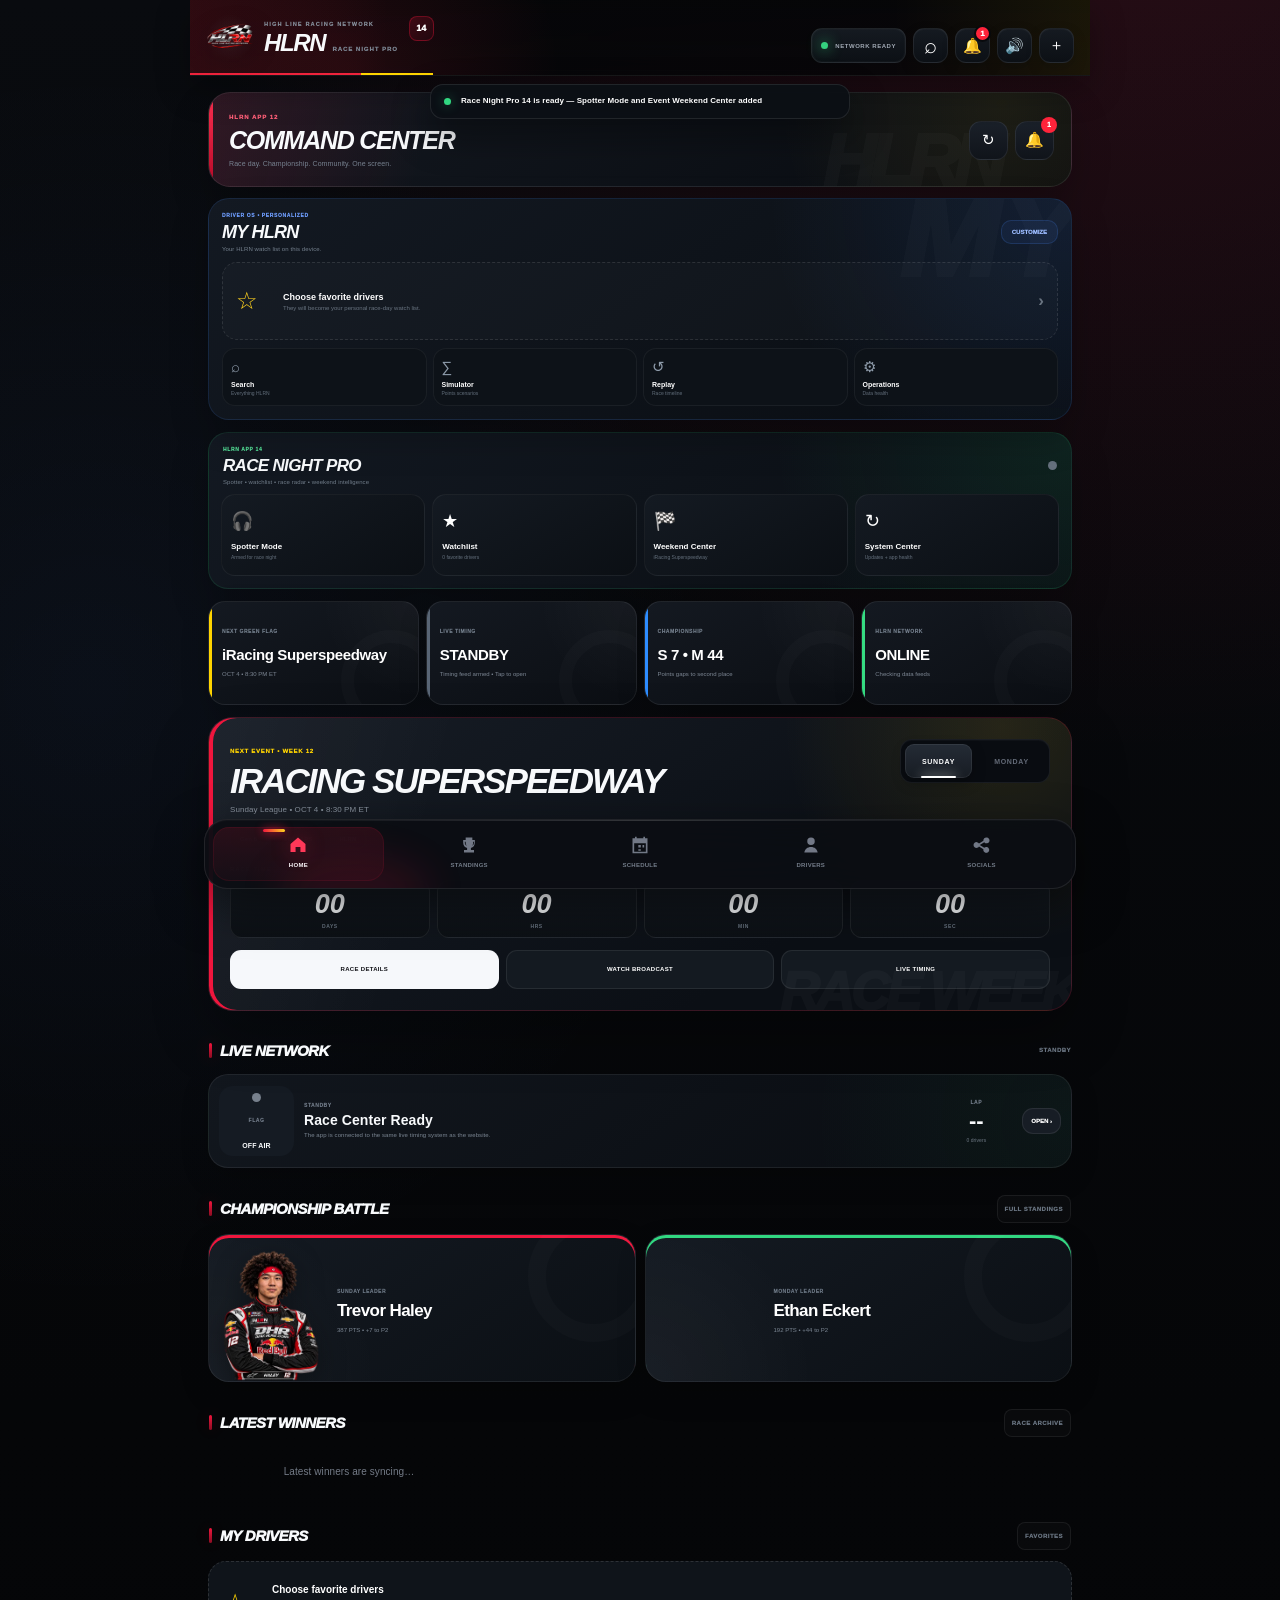
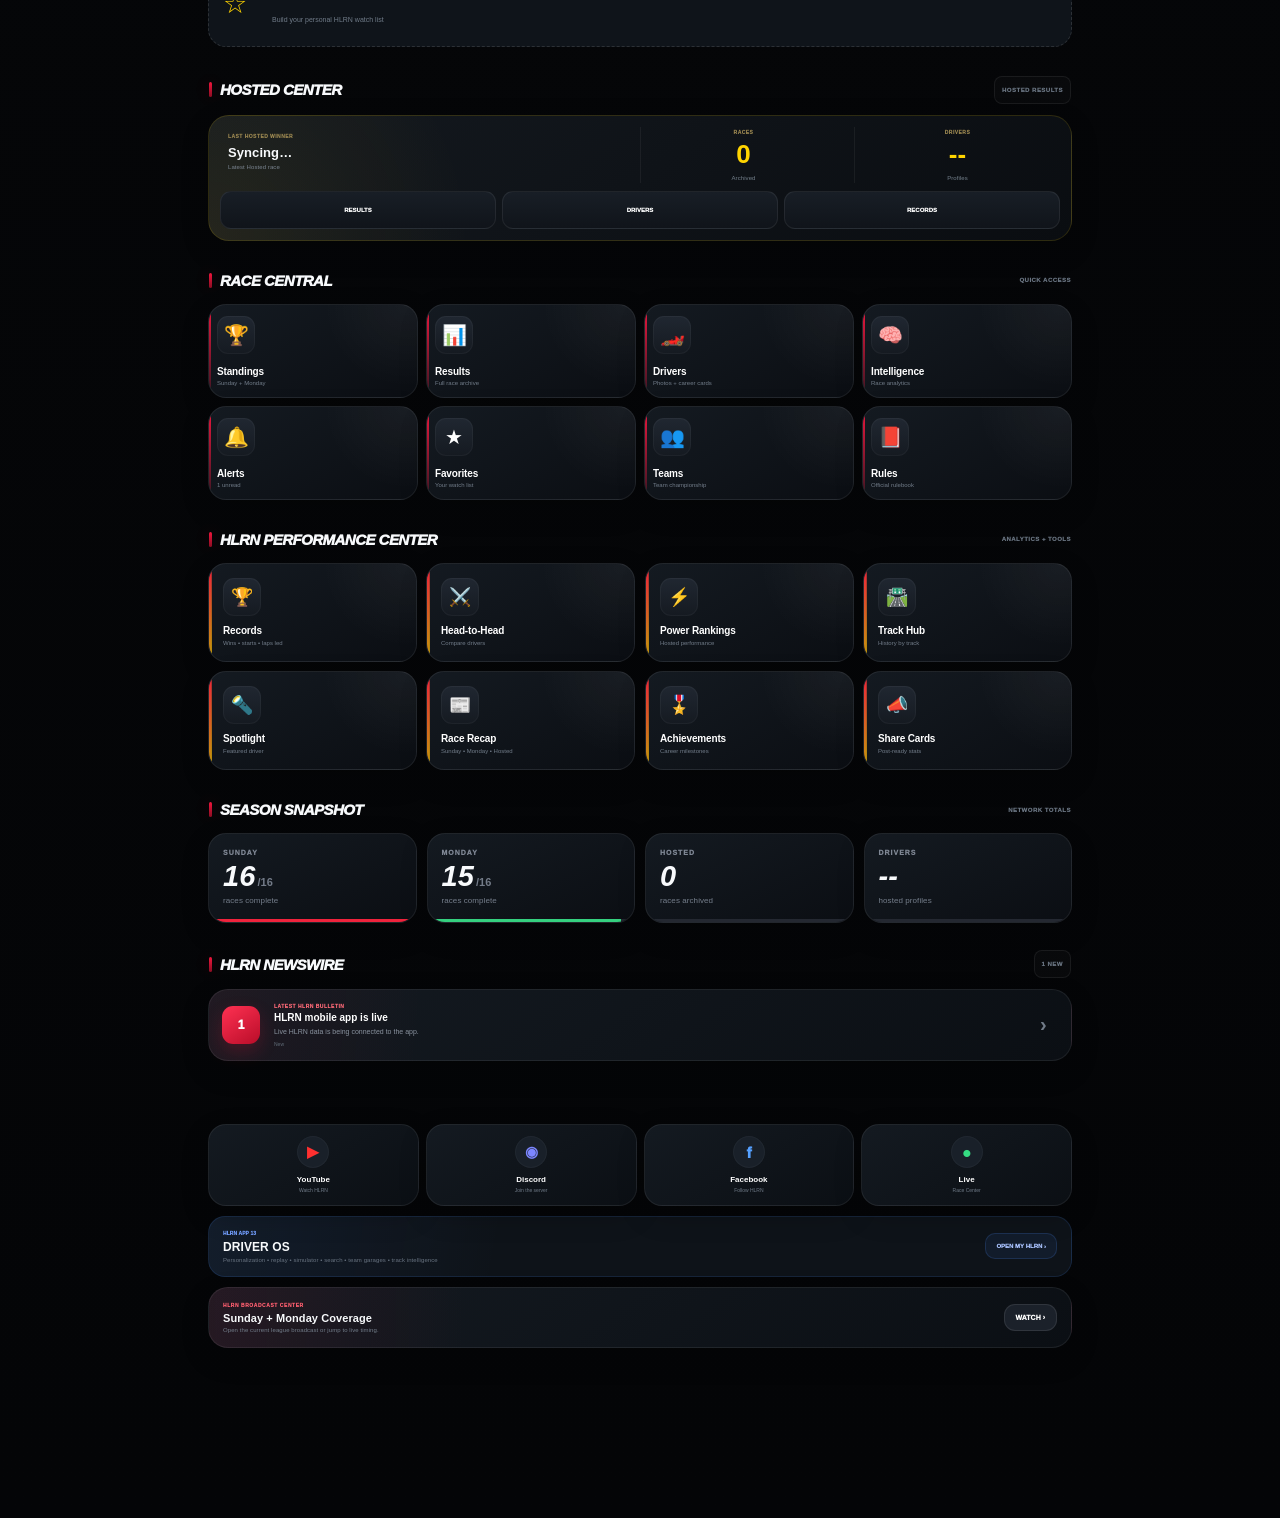
==== index.html @ 5008b0fa "Deploy HLRN App 14.0.1" ====
<!doctype html>
<html lang="en">
<head>
  <meta charset="UTF-8" />
  <meta name="viewport" content="width=device-width, initial-scale=1.0, viewport-fit=cover" />
  <meta name="theme-color" content="#050608" />
  <meta name="description" content="High Line Racing Network league app" />
  <link rel="manifest" href="manifest.json" />
  <link rel="apple-touch-icon" sizes="180x180" href="apple-touch-icon.png" />
  <meta name="apple-mobile-web-app-capable" content="yes" />
  <meta name="apple-mobile-web-app-status-bar-style" content="black-translucent" />
  <meta name="apple-mobile-web-app-title" content="HLRN" />
  <link rel="stylesheet" href="style.css?v=14.0.1" />
  <link rel="stylesheet" href="app13.css?v=14.0.1" />
  <link rel="stylesheet" href="app14.css?v=14.0.1" />
  <title>HLRN</title>
</head>
<body><div class="ambient-checkers" aria-hidden="true"></div>
  <div class="app-shell">
    <header class="topbar"><div class="topbar-glow" aria-hidden="true"></div>
      <div class="top-brand"><img src="hlrn-logo-4k.png" alt="HLRN"><div><div class="eyebrow">HIGH LINE RACING NETWORK</div><h1>HLRN <em>RACE NIGHT PRO</em></h1></div><span class="top-edition">14</span></div>
      <div class="top-actions"><div class="top-network-pill"><span class="top-live-dot" aria-hidden="true"></span><b>NETWORK READY</b></div><button class="icon-btn notification-quick" id="notificationQuickBtn" onclick="openFeature('notifications')" aria-label="Open notifications">🔔<i id="notificationQuickBadge" hidden></i></button><button class="icon-btn sound-toggle" id="soundToggleBtn" onclick="toggleHLRNSound()" aria-label="Turn sound effects off">🔊</button><button class="icon-btn" id="installBtn" hidden aria-label="Install app">＋</button></div>
    </header>

    <div id="pullRefreshIndicator" class="pull-refresh-indicator"><b>↻</b><span>Pull to refresh</span></div>
    <main id="app"></main>

    <nav class="bottom-nav" aria-label="Primary"><div class="nav-glow" aria-hidden="true"></div>
      <button type="button" class="nav-item active" data-view="home" onclick="hlrnNav('home')" aria-label="Home">
        <span class="nav-icon"><svg viewBox="0 0 24 24" aria-hidden="true"><path d="M3 10.8 12 3l9 7.8v9.7h-6.1v-6.2H9.1v6.2H3z"/></svg></span><small>Home</small>
      </button>
      <button type="button" class="nav-item" data-view="standings" onclick="hlrnNav('standings')" aria-label="Standings">
        <span class="nav-icon"><svg viewBox="0 0 24 24" aria-hidden="true"><path d="M8 3h8v3h3v3.2c0 3.1-1.9 5.6-4.7 6.5V18H18v3H6v-3h3.7v-2.3C6.9 14.8 5 12.3 5 9.2V6h3zm-1 5v1.2c0 1.6.8 3 2.1 3.8A8.7 8.7 0 0 1 8 8zm10 0a8.7 8.7 0 0 1-1.1 5A4.4 4.4 0 0 0 18 9.2V8z"/></svg></span><small>Standings</small>
      </button>
      <button type="button" class="nav-item" data-view="schedule" onclick="hlrnNav('schedule')" aria-label="Schedule">
        <span class="nav-icon"><svg viewBox="0 0 24 24" aria-hidden="true"><path d="M6 2h2v2h8V2h2v2h3v18H3V4h3zm13 8H5v10h14zm-9 2h3v3h-3zm5 0h2v3h-2zm-5 5h3v2h-3z"/></svg></span><small>Schedule</small>
      </button>
      <button type="button" class="nav-item" data-view="drivers" onclick="hlrnNav('drivers')" aria-label="Drivers">
        <span class="nav-icon"><svg viewBox="0 0 24 24" aria-hidden="true"><path d="M12 12a4.5 4.5 0 1 0 0-9 4.5 4.5 0 0 0 0 9Zm-8 9c.7-4 3.7-6.5 8-6.5s7.3 2.5 8 6.5z"/></svg></span><small>Drivers</small>
      </button>
      <button type="button" class="nav-item" data-view="socials" onclick="hlrnNav('socials')" aria-label="Socials">
        <span class="nav-icon"><svg viewBox="0 0 24 24" aria-hidden="true"><path d="M17.5 3a3.5 3.5 0 1 1-2.8 5.6L9.3 12l5.4 3.4a3.5 3.5 0 1 1-1 1.7L8.4 13.7a3.5 3.5 0 1 1 0-3.4l5.3-3.4A3.5 3.5 0 0 1 17.5 3Z"/></svg></span><small>Socials</small>
      </button>
    </nav>
  </div>

  <script src="rules-data.js?v=14.0.1"></script>
<script src="standings-driver-photos.js?v=14.0.1"></script>
<script src="app.js?v=14.0.1"></script>
<script src="app13.js?v=14.0.1"></script>
<script src="app14.js?v=14.0.1"></script>
</body>
</html>
---- style.css ----
:root{
  --bg:#07080a;
  --panel:#111319;
  --panel2:#171a21;
  --text:#f7f7f8;
  --muted:#9298a6;
  --red:#ef233c;
  --red2:#a80f24;
  --line:#292d36;
  --green:#35d07f;
  --shadow:0 18px 48px rgba(0,0,0,.34);
}
*{box-sizing:border-box}
html,body{margin:0;background:var(--bg);color:var(--text);font-family:Inter,Arial,Helvetica,sans-serif;min-height:100%}
body{padding-bottom:92px;background:radial-gradient(circle at 95% 0,rgba(239,35,60,.14),transparent 26%),linear-gradient(180deg,#0c0d10 0%,#07080a 100%)}
button,input{font:inherit}button{cursor:pointer}.app-shell{max-width:760px;margin:auto;min-height:100vh}
.topbar{position:sticky;top:0;z-index:5;display:flex;justify-content:space-between;align-items:center;padding:16px 18px 11px;background:rgba(7,8,10,.87);backdrop-filter:blur(16px);border-bottom:1px solid rgba(255,255,255,.05)}
.eyebrow{font-size:9px;letter-spacing:.18em;color:var(--muted);font-weight:900}h1{margin:2px 0 0;font-size:29px;line-height:1;font-style:italic;letter-spacing:-.05em}
.icon-btn{border:1px solid var(--line);background:var(--panel);color:#fff;border-radius:14px;width:44px;height:44px;font-size:24px}main{padding:14px 16px 26px}
.brand-strip{display:flex;align-items:center;justify-content:space-between;margin:2px 2px 14px}.hlrn-mark{display:grid;line-height:.82}.hlrn-mark span,.hlrn-mark em{font-size:8px;letter-spacing:.23em;color:#aeb3bf;font-style:normal;font-weight:900}.hlrn-mark strong{font-size:29px;font-style:italic;letter-spacing:-.07em}.live-pill{font-size:10px;font-weight:900;letter-spacing:.08em;border:1px solid #353945;background:#12151b;border-radius:999px;padding:8px 10px}.live-pill i{display:inline-block;width:7px;height:7px;background:var(--red);border-radius:50%;margin-right:5px;box-shadow:0 0 0 4px rgba(239,35,60,.12)}
.home-league-switch{display:grid;grid-template-columns:1fr 1fr;gap:6px;background:#0e1015;padding:5px;border:1px solid var(--line);border-radius:15px;margin-bottom:12px}.home-league-switch button{border:0;border-radius:11px;padding:10px;background:transparent;color:#777e8c;font-size:11px;font-weight:900;letter-spacing:.1em}.home-league-switch button.active{background:#20232c;color:white;box-shadow:inset 0 0 0 1px #303541}
.race-hero{position:relative;overflow:hidden;border:1px solid #343943;border-radius:25px;padding:21px;background:linear-gradient(145deg,rgba(239,35,60,.98),rgba(105,9,25,.88) 60%,#430914);box-shadow:var(--shadow)}.race-hero::after{content:"HLRN";position:absolute;right:-18px;bottom:-17px;font-size:88px;font-weight:1000;font-style:italic;letter-spacing:-.1em;opacity:.07}.race-hero-top{display:flex;justify-content:space-between;align-items:flex-start;gap:12px;position:relative;z-index:1}.overline{font-size:9px;letter-spacing:.16em;font-weight:900;color:#ffd9df}.race-hero h2{font-size:31px;line-height:1.02;margin:7px 0 0;max-width:92%;letter-spacing:-.035em}.track-badge{width:48px;height:48px;display:grid;place-items:center;border-radius:16px;background:rgba(0,0,0,.23);border:1px solid rgba(255,255,255,.13);font-size:23px}.race-hero p{margin:10px 0 0;color:#ffe8ec;font-size:13px;position:relative;z-index:1}.race-hero p span{opacity:.6;margin:0 4px}.countdown-label{margin-top:21px;font-size:9px;font-weight:900;letter-spacing:.14em;color:#ffd9df}.countdown{display:flex;align-items:flex-start;gap:8px;margin-top:7px;position:relative;z-index:1}.countdown>div{min-width:43px}.countdown strong{display:block;font-size:25px;line-height:1;font-variant-numeric:tabular-nums}.countdown small{display:block;font-size:7px;letter-spacing:.1em;margin-top:5px;color:#ffd9df;font-weight:900}.countdown>span{font-size:20px;opacity:.5;margin-top:1px}.hero-actions{display:flex;gap:9px;margin-top:21px;position:relative;z-index:1}.btn{border:0;border-radius:13px;padding:12px 14px;font-weight:900;font-size:12px}.btn-light{background:#fff;color:#101116}.btn-glass{background:rgba(0,0,0,.22);color:#fff;border:1px solid rgba(255,255,255,.16)}
.section-head{display:flex;justify-content:space-between;align-items:end;margin:23px 2px 11px}.section-head h3{margin:0;font-size:17px}.section-head span,.text-link{font-size:11px;color:var(--muted)}.text-link{border:0;background:transparent;font-weight:800}
.grid{display:grid;grid-template-columns:repeat(2,1fr);gap:10px}.quick-card,.card{background:linear-gradient(180deg,var(--panel2),var(--panel));border:1px solid var(--line);border-radius:18px;box-shadow:0 8px 22px rgba(0,0,0,.13)}.quick-card{padding:15px;min-height:108px;text-align:left;color:#fff}.quick-card .ico{font-size:23px}.quick-card strong{display:block;margin-top:18px;font-size:14px}.quick-card small{color:var(--muted);font-size:10px}
.results-stack{display:grid;gap:9px}.result-card{display:grid;grid-template-columns:42px 1fr 16px;gap:11px;align-items:center;width:100%;padding:12px;background:linear-gradient(180deg,#151820,#111319);border:1px solid var(--line);border-radius:17px;color:white;text-align:left}.result-position{width:42px;height:42px;border-radius:13px;display:grid;place-items:center;background:#212630;border:1px solid #323844;font-weight:900}.result-card small{display:block;color:var(--red);font-size:8px;font-weight:900;letter-spacing:.1em}.result-card strong{display:block;font-size:13px;margin:2px 0}.result-card span{display:block;color:var(--muted);font-size:10px}.result-card b{font-size:22px;color:#777e8c}
.announcement-grid{display:grid;gap:9px}.announcement-card{background:linear-gradient(180deg,#151820,#111319);border:1px solid var(--line);border-radius:17px;padding:14px}.announcement-top{display:flex;justify-content:space-between;align-items:center}.announcement-top time{color:var(--muted);font-size:9px}.mini-tag{font-size:8px;background:rgba(239,35,60,.12);color:#ff6072;border:1px solid rgba(239,35,60,.18);padding:5px 7px;border-radius:999px;font-weight:900;letter-spacing:.1em}.announcement-card h4{font-size:13px;margin:10px 0 4px}.announcement-card p{font-size:11px;color:#b2b7c2;line-height:1.45;margin:0}
.broadcast-banner{margin-top:22px;border-radius:19px;border:1px solid #313643;padding:16px;display:flex;justify-content:space-between;align-items:center;gap:12px;background:radial-gradient(circle at 90% 50%,rgba(239,35,60,.15),transparent 34%),#12151b}.broadcast-banner .overline{color:#ff596b}.broadcast-banner h3{font-size:15px;margin:5px 0 3px}.broadcast-banner p{font-size:10px;color:var(--muted);margin:0}.broadcast-banner button{border:1px solid #343a46;background:#1c2028;color:white;border-radius:12px;padding:10px 11px;font-size:11px;font-weight:900;white-space:nowrap}
.card{padding:16px}.tabs{display:flex;background:#101014;border:1px solid var(--line);border-radius:14px;padding:4px;margin-bottom:14px}.tab{flex:1;border:0;background:transparent;color:var(--muted);padding:10px;border-radius:10px;font-weight:800}.tab.active{background:var(--panel2);color:#fff}.table{width:100%;border-collapse:collapse}.table th{font-size:10px;color:var(--muted);text-transform:uppercase;letter-spacing:.08em;text-align:left;padding:0 8px 10px}.table td{padding:13px 8px;border-top:1px solid var(--line);font-size:14px}.table td:last-child,.table th:last-child{text-align:right}.rank{font-weight:900;color:var(--muted)}
.driver-row,.race-row{display:flex;align-items:center;gap:12px;padding:13px 0;border-top:1px solid var(--line)}.driver-row:first-child,.race-row:first-child{border-top:0}.avatar{width:46px;height:46px;border-radius:15px;background:linear-gradient(145deg,#2b2f38,#17191f);display:grid;place-items:center;font-weight:900;color:#fff;border:1px solid #363b46}.driver-meta{flex:1}.driver-meta strong{display:block}.driver-meta small{color:var(--muted)}.num{font-size:20px;font-weight:900;font-style:italic;color:var(--red)}.track-tag{font-size:9px;color:var(--muted)}.race-date{width:58px}.race-date strong{display:block;font-size:18px}.race-date small{color:var(--muted);text-transform:uppercase}.status{font-size:9px;padding:6px 8px;border-radius:999px;background:rgba(53,208,127,.12);color:var(--green);font-weight:900}.search{width:100%;background:var(--panel);border:1px solid var(--line);color:#fff;border-radius:14px;padding:12px 14px;outline:none;margin-bottom:12px}.search:focus{border-color:#555c69}.more-list{display:grid;gap:10px}.more-row{display:flex;justify-content:space-between;align-items:center;padding:16px;background:var(--panel);border:1px solid var(--line);border-radius:16px;color:#fff}.more-row span:last-child{color:var(--muted)}
.bottom-nav{position:fixed;bottom:0;left:0;right:0;z-index:10;display:grid;grid-template-columns:repeat(5,1fr);max-width:760px;margin:auto;padding:8px max(10px,env(safe-area-inset-left)) calc(8px + env(safe-area-inset-bottom));background:rgba(10,11,14,.95);backdrop-filter:blur(18px);border-top:1px solid var(--line)}.nav-item{border:0;background:transparent;color:#727886;padding:7px 4px;display:flex;flex-direction:column;gap:2px;align-items:center}.nav-item span{font-size:18px;line-height:1}.nav-item small{font-size:9px;font-weight:900}.nav-item.active{color:#fff}.nav-item.active span{filter:drop-shadow(0 0 9px rgba(239,35,60,.55))}.page-title{font-size:27px;margin:4px 0 5px}.page-sub{color:var(--muted);margin:0 0 18px;font-size:13px}.empty{padding:30px;text-align:center;color:var(--muted)}.back-home{margin-top:14px;border:1px solid var(--line);background:var(--panel);color:white;padding:11px 14px;border-radius:13px;font-weight:800}
@media(min-width:650px){main{padding:22px}.grid{grid-template-columns:repeat(4,1fr)}.race-hero{padding:28px}.race-hero h2{font-size:40px}.announcement-grid{grid-template-columns:1fr 1fr}}


.app-version{
  text-align:center;
  margin:22px 0 8px;
  font-size:.78rem;
  letter-spacing:.08em;
  color:#7e7e86;
  text-transform:uppercase;
}

/* v4 live-data additions */
.top-brand{display:flex;align-items:center;gap:10px}.top-brand img{width:50px;height:50px;object-fit:cover;border-radius:12px}.home-logo{width:min(235px,65vw);height:auto;display:block}.brand-strip{align-items:center}.sync-badge{display:inline-flex;align-items:center;gap:7px;padding:7px 10px;border:1px solid #3a3a3f;border-radius:999px;font-size:10px;font-weight:800;letter-spacing:.08em;background:#17171a;white-space:nowrap}.sync-badge i{width:7px;height:7px;border-radius:50%;background:#f0b429;box-shadow:0 0 10px currentColor}.sync-badge.live{border-color:#245d36}.sync-badge.live i{background:#37d66b}.page-title-row{display:flex;align-items:flex-start;justify-content:space-between;gap:12px}.table td:nth-child(2){min-width:150px}.table-sub{display:block;margin-top:4px;color:#8c8c94;font-size:10px;font-weight:600}.data-note{text-align:center;color:#85858d;font-size:11px;margin-top:22px}.empty{padding:18px;color:#aaa;text-align:center}.result-position{flex:0 0 34px;width:34px;height:34px;border-radius:9px;background:#242428;display:grid;place-items:center;font-weight:900}.results-stack .empty{background:#111114;border:1px solid #242429;border-radius:12px}.brand-strip>div:last-child{margin-left:auto}


/* v5 hosted-driver career database */
.driver-list-card{padding:4px 16px}.driver-click{width:100%;background:transparent;border:0;color:inherit;text-align:left;cursor:pointer}.driver-click:active{opacity:.75}.driver-chevron{font-size:28px;color:#6f7581;padding-left:8px}.profile-back{border:1px solid var(--line);background:var(--panel);color:#fff;border-radius:12px;padding:10px 13px;font-weight:900;margin:2px 0 12px}.driver-profile-hero{position:relative;overflow:hidden;border:1px solid #3b404b;border-radius:24px;padding:22px;background:radial-gradient(circle at 90% 20%,rgba(239,35,60,.25),transparent 38%),linear-gradient(145deg,#171a21,#0c0d11);box-shadow:var(--shadow)}.driver-profile-hero:after{content:"HLRN";position:absolute;right:-12px;bottom:-22px;font-size:80px;font-weight:1000;font-style:italic;opacity:.04}.driver-profile-kicker{font-size:9px;letter-spacing:.16em;color:#ff5c70;font-weight:900}.driver-profile-hero h2{font-size:30px;margin:7px 0 6px;position:relative;z-index:1}.driver-profile-hero p{margin:0;color:#aeb3bf;font-size:12px;position:relative;z-index:1}.profile-loading{padding:40px 10px;text-align:center;color:var(--muted)}.career-stats-grid{display:grid;grid-template-columns:repeat(3,1fr);gap:9px;margin-top:12px}.career-stat{background:linear-gradient(180deg,#171a21,#111319);border:1px solid var(--line);border-radius:16px;padding:13px 10px;min-height:72px}.career-stat small{display:block;color:var(--muted);font-size:8px;font-weight:900;letter-spacing:.08em}.career-stat strong{display:block;margin-top:7px;font-size:19px;font-style:italic}.profile-section-title{display:flex;align-items:end;justify-content:space-between;margin:22px 2px 10px}.profile-section-title h3{margin:0;font-size:17px}.profile-section-title span{color:var(--muted);font-size:10px}.profile-race-row,.track-history-row{display:flex;align-items:center;justify-content:space-between;gap:12px;padding:13px 0;border-top:1px solid var(--line)}.profile-race-row:first-child,.track-history-row:first-child{border-top:0}.profile-race-row>div:first-child,.track-history-row>div:first-child{min-width:0;flex:1}.profile-race-row strong,.track-history-row strong{display:block;white-space:nowrap;overflow:hidden;text-overflow:ellipsis}.profile-race-row small,.track-history-row small{display:block;color:var(--muted);font-size:9px;margin-top:3px}.profile-finish{text-align:right;font-size:18px;font-weight:900;color:#fff;white-space:nowrap}.profile-finish small{color:#ff6072}.track-history-row b{font-size:12px;white-space:nowrap;color:#d6d8dd}@media(max-width:430px){.career-stats-grid{grid-template-columns:repeat(2,1fr)}.driver-meta small{font-size:9px}}

/* v4.2 Schedule redesign */
.schedule-tabs{margin-bottom:14px}.schedule-tabs .tab{min-width:0}.schedule-tabs .sunday-tab{box-shadow:inset 0 -3px 0 #45d21c}.schedule-tabs .monday-tab{box-shadow:inset 0 -3px 0 #ff2238}.schedule-tabs .hosted-tab{box-shadow:inset 0 -3px 0 #ffd91a}
.schedule-list{display:grid;gap:9px}.schedule-card{display:grid;grid-template-columns:64px 1fr auto;align-items:stretch;background:linear-gradient(135deg,#111216,#0b0c0f);border:1px solid #24262b;border-radius:14px;overflow:hidden;min-height:100px;position:relative}.schedule-list.sunday .schedule-card{border-left:4px solid #45d21c}.schedule-list.monday .schedule-card{border-left:4px solid #ff2238}.schedule-card.completed{opacity:.48}.schedule-card.next{opacity:1;border-color:#e3c700;box-shadow:0 0 0 1px rgba(255,217,26,.18),0 10px 28px rgba(0,0,0,.22)}.schedule-card.next:before{content:"";position:absolute;inset:0 auto 0 0;width:5px;background:#ffd91a}.schedule-race-no{display:flex;flex-direction:column;align-items:center;justify-content:center;border-right:1px solid #24262b;gap:2px}.schedule-race-no small{font-size:8px;letter-spacing:1.1px;color:#747984}.schedule-race-no strong{font-size:22px;font-style:italic}.schedule-race-no em{font-size:8px;color:#ffd91a;font-style:normal;font-weight:900}.schedule-main{padding:13px 10px}.schedule-date{font-size:10px;font-weight:900;letter-spacing:.7px;color:#b9bdc7}.schedule-main h3{margin:5px 0 9px;font-size:18px;text-transform:uppercase}.schedule-meta{display:flex;flex-wrap:wrap;gap:6px}.schedule-meta span{font-size:9px;font-weight:800;color:#9ba0aa;background:#17191e;border:1px solid #292c32;padding:4px 6px;border-radius:6px}.schedule-state{align-self:center;margin-right:10px;font-size:8px;font-weight:900;letter-spacing:.8px;color:#8b909b}.schedule-card.next .schedule-state{color:#ffd91a}.hosted-schedule-hero{background:linear-gradient(145deg,#111216,#090a0c);border:1px solid #292b30;border-top:3px solid #ffd91a;border-radius:16px;padding:18px}.schedule-kicker{font-size:10px;color:#ffd91a;font-weight:900;letter-spacing:1.5px}.hosted-schedule-hero h3{font-size:27px;margin:7px 0 4px;text-transform:uppercase;font-style:italic}.hosted-schedule-hero>p{color:#a7abb4;font-size:13px;line-height:1.5;margin:0 0 16px}.hosted-info-grid{display:grid;grid-template-columns:1fr 1fr;gap:9px}.hosted-info-grid>div{border:1px solid #2a2c31;border-left:3px solid #ffd91a;background:#101114;border-radius:9px;padding:12px;min-height:88px;display:flex;flex-direction:column;justify-content:center}.hosted-info-grid span{font-size:20px}.hosted-info-grid strong{font-size:11px;margin-top:6px}.hosted-info-grid small{font-size:8px;color:#777d87;margin-top:2px}.hosted-tagline{margin-top:14px;padding:11px;border:1px solid #282a2f;background:#0c0d10;font-size:9px;font-weight:900;letter-spacing:1.3px;color:#ffd91a;text-align:center}
@media(max-width:430px){.schedule-card{grid-template-columns:54px 1fr}.schedule-state{display:none}.schedule-main h3{font-size:16px}.hosted-info-grid{grid-template-columns:1fr 1fr}}

/* Hosted latest-result card */
.hosted-home-result{border-left:3px solid #ffd400!important}.hosted-result-badge{font-size:13px!important;color:#ffd400!important}.hosted-home-result small{color:#ffd400!important}.hosted-home-result em{display:block;margin-top:3px;font-size:10px;font-style:normal;color:var(--muted)}

/* Latest Results league identity colors */
.sunday-home-result{border-left:3px solid var(--red)!important}
.sunday-result-badge{font-size:13px!important;color:var(--red)!important;border-color:rgba(239,35,60,.5)!important;background:rgba(239,35,60,.12)!important}
.sunday-home-result small{color:var(--red)!important}
.monday-home-result{border-left:3px solid var(--green)!important}
.monday-result-badge{font-size:13px!important;color:var(--green)!important;border-color:rgba(53,208,127,.5)!important;background:rgba(53,208,127,.12)!important}
.monday-home-result small{color:var(--green)!important}
.hosted-result-badge{border-color:rgba(255,212,0,.5)!important;background:rgba(255,212,0,.1)!important}

/* HLRN 5.0 Race Hub */
.hero-race-meta{display:flex;flex-wrap:wrap;gap:6px;margin-top:13px;position:relative;z-index:1}.hero-race-meta span{font-size:8px;font-weight:900;letter-spacing:.08em;padding:5px 7px;border-radius:999px;background:rgba(0,0,0,.2);border:1px solid rgba(255,255,255,.14);color:#fff}
.pulse-grid{display:grid;grid-template-columns:1fr 1fr;gap:9px}.pulse-card{min-width:0;text-align:left;color:#fff;border:1px solid var(--line);border-radius:17px;padding:14px;background:linear-gradient(160deg,#181b22,#101218);position:relative;overflow:hidden}.pulse-card:after{content:"";position:absolute;inset:0 auto 0 0;width:3px}.pulse-card.sunday:after{background:var(--red)}.pulse-card.monday:after{background:var(--green)}.pulse-card.hosted-pulse:after{background:#ffd400}.pulse-card small{display:block;color:#9298a6;font-size:7px;letter-spacing:.11em;font-weight:900}.pulse-card strong{display:block;font-size:14px;margin:8px 0 4px;white-space:nowrap;overflow:hidden;text-overflow:ellipsis}.pulse-card span{font-size:9px;color:#b5bac5}.pulse-card.hosted-pulse small{color:#ffd400}.pulse-card.sunday small{color:var(--red)}.pulse-card.monday small{color:var(--green)}

/* HLRN 5.0 full results archive */
.results-tabs .sunday-result-tab{box-shadow:inset 0 -3px 0 var(--red)}.results-tabs .monday-result-tab{box-shadow:inset 0 -3px 0 var(--green)}.results-tabs .hosted-result-tab{box-shadow:inset 0 -3px 0 #ffd400}.archive-scroller{display:flex;gap:8px;overflow-x:auto;padding:2px 1px 9px;scrollbar-width:none}.archive-scroller::-webkit-scrollbar{display:none}.archive-race-chip{flex:0 0 142px;border:1px solid var(--line);border-radius:14px;background:#111319;color:#fff;text-align:left;padding:10px}.archive-race-chip.active{border-color:#616878;background:#1a1e27;box-shadow:0 7px 20px rgba(0,0,0,.18)}.archive-race-chip small{display:block;color:#848b98;font-size:7px;font-weight:900;letter-spacing:.1em}.archive-race-chip strong{display:block;font-size:11px;margin:5px 0;white-space:nowrap;overflow:hidden;text-overflow:ellipsis}.archive-race-chip span{display:block;font-size:8px;color:#707682}.archive-table{padding:4px 14px}.archive-result-row{width:100%;display:grid;grid-template-columns:38px 1fr 38px;gap:10px;align-items:center;background:transparent;border:0;border-top:1px solid var(--line);padding:12px 0;color:#fff;text-align:left}.archive-result-row:first-child{border-top:0}.archive-pos{width:34px;height:34px;display:grid;place-items:center;border-radius:10px;background:#20242c;font-size:13px;font-weight:1000}.archive-driver{min-width:0}.archive-driver strong{display:block;font-size:12px;white-space:nowrap;overflow:hidden;text-overflow:ellipsis}.archive-driver small{display:block;margin-top:4px;color:#878e9b;font-size:8px}.archive-gain{text-align:right;font-size:11px;font-weight:900;color:#777d89}.archive-gain.up{color:var(--green)}.archive-gain.down{color:#ff5b6e}

/* HLRN 5.0 driver milestone badges */
.badge-grid{display:grid;grid-template-columns:repeat(4,1fr);gap:8px}.career-badge{display:flex;flex-direction:column;align-items:center;text-align:center;justify-content:center;min-height:100px;padding:10px 6px;background:#0f1116;border:1px solid #252932;border-radius:15px;opacity:.42;filter:grayscale(.55)}.career-badge.earned{opacity:1;filter:none;border-color:#525867;background:radial-gradient(circle at 50% 0,rgba(255,212,0,.12),transparent 48%),#13161c}.career-badge span{font-size:21px}.career-badge strong{font-size:9px;margin:7px 0 3px}.career-badge small{font-size:7px;color:#777e8b}.career-badge.earned small{color:#ffd400;font-weight:900}

/* League color identity: Sunday red, Monday green, Hosted yellow */
.schedule-tabs .sunday-tab{box-shadow:inset 0 -3px 0 var(--red)}.schedule-tabs .monday-tab{box-shadow:inset 0 -3px 0 var(--green)}.schedule-list.sunday .schedule-card{border-left-color:var(--red)}.schedule-list.monday .schedule-card{border-left-color:var(--green)}

@media(max-width:430px){.badge-grid{grid-template-columns:repeat(2,1fr)}.pulse-grid{grid-template-columns:1fr 1fr}.archive-race-chip{flex-basis:128px}}

/* =========================================================
   HLRN 5.1 — PREMIUM MOTORSPORT UI
   Visual-only upgrade across every app screen
   ========================================================= */
:root{
  --bg:#050608;
  --panel:#0f1217;
  --panel2:#151922;
  --panel3:#1b202a;
  --text:#f8f9fb;
  --muted:#848b98;
  --red:#ff243b;
  --green:#35dc82;
  --yellow:#ffd400;
  --line:rgba(255,255,255,.085);
  --soft-line:rgba(255,255,255,.055);
  --shadow:0 20px 48px rgba(0,0,0,.38);
  --glow-red:0 0 32px rgba(255,36,59,.16);
  --glow-green:0 0 32px rgba(53,220,130,.14);
  --glow-yellow:0 0 32px rgba(255,212,0,.12);
}
html{background:#030405}
body{
  background:
    linear-gradient(135deg,rgba(255,255,255,.012) 25%,transparent 25%) 0 0/28px 28px,
    linear-gradient(225deg,rgba(255,255,255,.012) 25%,transparent 25%) 0 0/28px 28px,
    radial-gradient(circle at 100% 0,rgba(255,36,59,.14),transparent 26%),
    radial-gradient(circle at 0 48%,rgba(53,220,130,.05),transparent 24%),
    linear-gradient(180deg,#0a0c10 0%,#050608 44%,#030405 100%);
  background-attachment:fixed;
}
.app-shell{position:relative;overflow:hidden}
.app-shell:before{content:"";position:fixed;top:70px;left:50%;width:min(760px,100vw);height:1px;transform:translateX(-50%);background:linear-gradient(90deg,transparent,rgba(255,255,255,.07),transparent);pointer-events:none;z-index:4}
main{padding:18px 16px 34px}

/* Top bar */
.topbar{padding:11px 16px 10px;background:rgba(5,6,8,.82);border-bottom:1px solid rgba(255,255,255,.07);box-shadow:0 8px 30px rgba(0,0,0,.18)}
.top-brand{gap:11px}.top-brand img{width:46px;height:46px;object-fit:contain;border-radius:10px;background:radial-gradient(circle,rgba(255,255,255,.06),transparent 70%)}
.top-brand .eyebrow{font-size:7px;color:#8b919d;letter-spacing:.2em}.top-brand h1{font-size:25px;text-shadow:0 3px 18px rgba(255,255,255,.08)}
.icon-btn{background:linear-gradient(180deg,#171a20,#0e1014);box-shadow:inset 0 1px rgba(255,255,255,.04),0 7px 18px rgba(0,0,0,.25)}

/* Shared page headers */
.premium-page-head{position:relative;margin-bottom:16px;padding:5px 1px 2px}
.page-kicker{display:block;margin-bottom:5px;font-size:8px;line-height:1;font-weight:1000;letter-spacing:.18em;color:#ff5064}
.page-kicker.hosted-kicker{color:var(--yellow)}
.page-title{font-size:32px;line-height:.95;letter-spacing:-.045em;font-style:italic;text-transform:uppercase;margin:4px 0 6px;text-shadow:0 8px 30px rgba(0,0,0,.38)}
.page-sub{margin:0;color:#858c99;font-size:11px;letter-spacing:.01em}
.sync-badge{background:rgba(15,18,23,.9);border-color:rgba(255,255,255,.11);box-shadow:inset 0 1px rgba(255,255,255,.04),0 8px 24px rgba(0,0,0,.22);font-size:8px;padding:7px 9px}
.sync-badge.live{border-color:rgba(53,220,130,.28);color:#d8ffe9}.sync-badge.live i{box-shadow:0 0 12px rgba(53,220,130,.8)}

/* Home */
.brand-strip{margin:2px 0 14px}.home-logo{width:min(238px,64vw);filter:drop-shadow(0 10px 22px rgba(0,0,0,.35))}
.home-league-switch{border-color:rgba(255,255,255,.075);background:rgba(8,10,13,.88);padding:5px;border-radius:16px;box-shadow:inset 0 1px rgba(255,255,255,.025)}
.home-league-switch button{position:relative;overflow:hidden;padding:11px 8px;color:#636a77;transition:.22s ease}
.home-league-switch button:first-child.active{background:linear-gradient(180deg,rgba(255,36,59,.2),rgba(255,36,59,.07));color:#fff;box-shadow:inset 0 0 0 1px rgba(255,36,59,.42),var(--glow-red)}
.home-league-switch button:last-child.active{background:linear-gradient(180deg,rgba(53,220,130,.18),rgba(53,220,130,.06));color:#fff;box-shadow:inset 0 0 0 1px rgba(53,220,130,.4),var(--glow-green)}
.home-league-switch button.active:after{content:"";position:absolute;left:24%;right:24%;bottom:0;height:2px;border-radius:2px;background:currentColor;box-shadow:0 0 12px currentColor}
.race-hero{border-radius:23px;padding:22px;border-color:rgba(255,255,255,.12);background:radial-gradient(circle at 88% 8%,rgba(255,255,255,.12),transparent 22%),linear-gradient(135deg,#fb1734 0%,#b10f28 53%,#4e0816 100%);box-shadow:0 25px 58px rgba(0,0,0,.42),0 0 40px rgba(255,36,59,.10)}
.race-hero:before{content:"";position:absolute;inset:0;background:repeating-linear-gradient(135deg,rgba(255,255,255,.018) 0 7px,transparent 7px 14px);pointer-events:none}
.race-hero:after{font-size:104px;right:-27px;bottom:-25px;opacity:.085}
.race-hero h2{font-size:33px;text-transform:uppercase;font-style:italic;max-width:85%;text-shadow:0 7px 22px rgba(0,0,0,.2)}
.track-badge{width:52px;height:52px;border-radius:15px;box-shadow:inset 0 1px rgba(255,255,255,.08)}
.hero-race-meta span{backdrop-filter:blur(7px);padding:6px 8px}
.countdown{gap:7px}.countdown>div{background:rgba(5,5,7,.20);border:1px solid rgba(255,255,255,.1);border-radius:11px;padding:9px 7px 7px;min-width:48px;text-align:center}.countdown>span{margin-top:11px}.countdown strong{font-size:24px}.countdown small{font-size:6px}
.hero-actions .btn{flex:1;min-height:44px;box-shadow:0 10px 22px rgba(0,0,0,.16)}
.section-head{margin-top:27px}.section-head h3{font-size:18px;font-style:italic;text-transform:uppercase;letter-spacing:-.02em}.section-head>span,.text-link{font-size:9px;text-transform:uppercase;letter-spacing:.08em;font-weight:900}
.quick-card{position:relative;overflow:hidden;min-height:115px;border-radius:17px;border-color:rgba(255,255,255,.075);background:radial-gradient(circle at 85% 10%,rgba(255,255,255,.05),transparent 34%),linear-gradient(155deg,#171b23,#0d1015);box-shadow:0 12px 30px rgba(0,0,0,.2);transition:transform .18s ease,border-color .18s ease}
.quick-card:active{transform:scale(.975)}.quick-card:after{content:"";position:absolute;inset:auto 0 0;height:2px;background:linear-gradient(90deg,var(--red),transparent 70%);opacity:.7}
.quick-card:nth-child(2):after{background:linear-gradient(90deg,var(--green),transparent 70%)}.quick-card:nth-child(3):after{background:linear-gradient(90deg,var(--yellow),transparent 70%)}.quick-card:nth-child(4):after{background:linear-gradient(90deg,#6da9ff,transparent 70%)}
.quick-card .ico{display:grid;place-items:center;width:38px;height:38px;border-radius:11px;background:rgba(255,255,255,.055);font-size:19px;border:1px solid rgba(255,255,255,.06)}.quick-card strong{font-size:15px;margin-top:15px}.quick-card small{font-size:9px}
.pulse-card{min-height:104px;border-radius:17px;padding:15px;background:radial-gradient(circle at 100% 0,rgba(255,255,255,.055),transparent 38%),linear-gradient(155deg,#171b23,#0e1116);box-shadow:0 12px 28px rgba(0,0,0,.19)}.pulse-card:after{width:4px}.pulse-card strong{font-size:15px}.pulse-card span{font-size:8px}
.result-card{position:relative;overflow:hidden;border-radius:15px;padding:13px;background:radial-gradient(circle at 96% 10%,rgba(255,255,255,.045),transparent 30%),linear-gradient(160deg,#171b22,#0e1115);box-shadow:0 10px 25px rgba(0,0,0,.18);transition:transform .18s ease}.result-card:active{transform:scale(.982)}.result-card strong{font-size:14px}.result-card span{margin-top:2px}.result-card b{font-size:26px}.result-position{border-radius:12px;font-style:italic;box-shadow:inset 0 1px rgba(255,255,255,.05)}
.announcement-card{position:relative;overflow:hidden;padding:16px;border-radius:17px;background:linear-gradient(160deg,#161a21,#0d1014);box-shadow:0 12px 28px rgba(0,0,0,.18)}.announcement-card:after{content:"";position:absolute;top:0;right:0;width:55px;height:55px;background:radial-gradient(circle at 100% 0,rgba(255,36,59,.12),transparent 70%)}.announcement-card h4{font-size:14px}.mini-tag{background:rgba(255,36,59,.11);color:#ff6071}
.broadcast-banner{overflow:hidden;position:relative;border-radius:18px;padding:18px;background:radial-gradient(circle at 98% 50%,rgba(255,36,59,.2),transparent 36%),linear-gradient(150deg,#171a21,#0e1014);box-shadow:0 16px 34px rgba(0,0,0,.2)}.broadcast-banner:before{content:"LIVE";position:absolute;right:-5px;bottom:-16px;font-size:65px;font-weight:1000;font-style:italic;opacity:.035}.broadcast-banner button{position:relative;z-index:1;background:#fff;color:#111;border:0;box-shadow:0 10px 24px rgba(0,0,0,.18)}

/* Premium tabs shared by Standings / Schedule / Results */
.premium-tabs,.tabs.results-tabs{padding:5px;border-radius:15px;background:rgba(9,11,14,.92);border-color:rgba(255,255,255,.075);box-shadow:inset 0 1px rgba(255,255,255,.025)}
.premium-tabs .tab,.results-tabs .tab{font-size:10px;text-transform:uppercase;letter-spacing:.06em;min-height:38px;transition:.18s ease}
.premium-tabs .tab.active,.results-tabs .tab.active{background:#191d25;box-shadow:inset 0 0 0 1px rgba(255,255,255,.075),0 9px 18px rgba(0,0,0,.18)}
.premium-tabs .tab.active.league-sunday{color:#fff;box-shadow:inset 0 -3px var(--red),inset 0 0 0 1px rgba(255,36,59,.24)}
.premium-tabs .tab.active.league-monday{color:#fff;box-shadow:inset 0 -3px var(--green),inset 0 0 0 1px rgba(53,220,130,.22)}

/* Standings */
.podium-grid{display:grid;grid-template-columns:1fr 1.08fr 1fr;gap:8px;align-items:end;margin:4px 0 20px}
.podium-card{position:relative;overflow:hidden;text-align:center;border:1px solid var(--line);border-radius:17px;padding:14px 8px 12px;background:linear-gradient(170deg,#171b22,#0d1014);box-shadow:0 12px 28px rgba(0,0,0,.22)}
.podium-card.place-1{order:2;min-height:170px;padding-top:17px;border-color:rgba(255,212,0,.35);background:radial-gradient(circle at 50% 0,rgba(255,212,0,.16),transparent 42%),linear-gradient(170deg,#1a1d21,#0d1014);box-shadow:var(--glow-yellow),0 18px 35px rgba(0,0,0,.28)}
.podium-card.place-2{order:1;min-height:145px}.podium-card.place-3{order:3;min-height:137px}
.podium-grid.sunday .podium-card.place-1{border-color:rgba(255,36,59,.34);box-shadow:var(--glow-red),0 18px 35px rgba(0,0,0,.28)}.podium-grid.monday .podium-card.place-1{border-color:rgba(53,220,130,.34);box-shadow:var(--glow-green),0 18px 35px rgba(0,0,0,.28)}
.podium-place{font-size:7px;font-weight:1000;letter-spacing:.15em;color:#858c98}.podium-card.place-1 .podium-place{color:var(--yellow)}.podium-grid.sunday .place-1 .podium-place{color:var(--red)}.podium-grid.monday .place-1 .podium-place{color:var(--green)}
.podium-avatar{width:47px;height:47px;margin:10px auto 9px;display:grid;place-items:center;border-radius:50%;background:linear-gradient(145deg,#2b313d,#11151b);border:2px solid rgba(255,255,255,.13);font-size:13px;font-weight:1000;box-shadow:0 10px 20px rgba(0,0,0,.25)}.place-1 .podium-avatar{width:58px;height:58px;font-size:15px;border-color:rgba(255,212,0,.65)}
.podium-card>strong{display:block;font-size:11px;line-height:1.15;min-height:26px}.podium-card>span{display:block;margin-top:7px;font-size:13px;font-weight:1000;font-style:italic}.podium-card>small{display:block;margin-top:3px;color:#747b87;font-size:7px}
.compact-head{margin-top:15px}.standings-card{padding:6px 13px 8px;border-radius:18px;background:linear-gradient(165deg,#141820,#0c0f13)}
.table th{padding-top:10px;font-size:8px}.table td{padding:14px 8px}.standing-row{transition:background .15s}.standing-row.rank-1{background:linear-gradient(90deg,rgba(255,212,0,.035),transparent 60%)}.rank span{display:grid;place-items:center;width:28px;height:28px;border-radius:9px;background:#1b2028;border:1px solid rgba(255,255,255,.06);font-size:11px}.rank-1 .rank span{color:#111;background:var(--yellow);border-color:var(--yellow)}.rank-2 .rank span{color:#d6dae2}.rank-3 .rank span{color:#d1a273}.points-value{font-size:16px;font-style:italic}.table-sub{font-size:8px!important;letter-spacing:.01em}

/* Schedule */
.schedule-tabs .tab.active.sunday-tab{color:#fff;background:rgba(255,36,59,.11);box-shadow:inset 0 -3px 0 var(--red),inset 0 0 0 1px rgba(255,36,59,.15)}.schedule-tabs .tab.active.monday-tab{color:#fff;background:rgba(53,220,130,.10);box-shadow:inset 0 -3px 0 var(--green),inset 0 0 0 1px rgba(53,220,130,.14)}.schedule-tabs .tab.active.hosted-tab{color:#fff;background:rgba(255,212,0,.08);box-shadow:inset 0 -3px 0 var(--yellow),inset 0 0 0 1px rgba(255,212,0,.12)}
.schedule-list{gap:10px}.schedule-card{min-height:108px;border-radius:17px;background:radial-gradient(circle at 95% 5%,rgba(255,255,255,.035),transparent 28%),linear-gradient(155deg,#161a20,#0b0d11);box-shadow:0 12px 26px rgba(0,0,0,.19);border-color:rgba(255,255,255,.065)}.schedule-card.completed{opacity:.38;filter:saturate(.65)}.schedule-card.next{transform:translateY(-1px);border-color:rgba(255,212,0,.48);box-shadow:var(--glow-yellow),0 18px 34px rgba(0,0,0,.27)}.schedule-race-no{border-right-color:rgba(255,255,255,.065)}.schedule-race-no strong{font-size:25px}.schedule-main{padding:14px 11px}.schedule-main h3{font-size:17px;font-style:italic;letter-spacing:-.02em}.schedule-meta span{border-radius:999px;background:rgba(255,255,255,.035);border-color:rgba(255,255,255,.065);font-size:7px;padding:5px 7px}.schedule-state{padding:6px 7px;border:1px solid rgba(255,255,255,.06);border-radius:999px;background:rgba(255,255,255,.025)}
.hosted-schedule-hero{position:relative;overflow:hidden;border-radius:20px;padding:20px;border-color:rgba(255,212,0,.22);background:radial-gradient(circle at 90% 2%,rgba(255,212,0,.13),transparent 33%),linear-gradient(155deg,#171a1e,#0b0d10);box-shadow:var(--glow-yellow),0 18px 40px rgba(0,0,0,.25)}.hosted-schedule-hero:after{content:"H";position:absolute;right:-14px;top:-36px;font-size:170px;font-weight:1000;font-style:italic;color:rgba(255,212,0,.035)}.hosted-schedule-hero h3{font-size:31px}.hosted-info-grid>div{position:relative;z-index:1;border-radius:13px;background:rgba(11,13,16,.74);border-color:rgba(255,255,255,.075);box-shadow:inset 0 1px rgba(255,255,255,.025)}.hosted-tagline{border-radius:11px}

/* Drivers directory */
.driver-database-banner{display:grid;grid-template-columns:1fr 1fr;gap:9px;margin-bottom:12px}.driver-database-banner>div{position:relative;overflow:hidden;border:1px solid var(--line);border-radius:16px;padding:13px;background:radial-gradient(circle at 95% 0,rgba(255,212,0,.08),transparent 42%),linear-gradient(155deg,#171a21,#0d1014);box-shadow:0 10px 24px rgba(0,0,0,.18)}.driver-database-banner small{display:block;font-size:7px;font-weight:1000;letter-spacing:.11em;color:#9b8540}.driver-database-banner strong{display:block;margin-top:6px;font-size:25px;font-style:italic;line-height:1}.driver-database-banner span{display:block;margin-top:3px;font-size:8px;color:#747b86}
.search-wrap{position:relative}.search-wrap>span{position:absolute;left:14px;top:11px;z-index:1;font-size:21px;color:#707783;pointer-events:none}.search-wrap .search{padding-left:42px;min-height:47px;border-radius:15px;background:rgba(13,16,20,.92);box-shadow:inset 0 1px rgba(255,255,255,.025),0 10px 23px rgba(0,0,0,.16)}.search:focus{border-color:rgba(255,212,0,.35);box-shadow:0 0 0 3px rgba(255,212,0,.05)}
.driver-list-card{padding:4px 13px;border-radius:18px;background:linear-gradient(165deg,#13171d,#0b0e12)}.driver-row{position:relative;padding:13px 3px;min-height:70px}.driver-click{width:100%;background:transparent;border:0;color:#fff;text-align:left}.driver-click:after{content:"";position:absolute;left:58px;right:0;bottom:0;height:1px;background:linear-gradient(90deg,rgba(255,255,255,.075),transparent)}.driver-click:last-child:after{display:none}.avatar{width:48px;height:48px;border-radius:50%;background:radial-gradient(circle at 32% 25%,#343b48,#13171e 68%);border:2px solid rgba(255,212,0,.25);box-shadow:0 8px 18px rgba(0,0,0,.23);font-size:12px}.driver-meta strong{font-size:13px}.driver-meta small{display:block;margin-top:4px;font-size:8px;line-height:1.3;color:#777e8a}.driver-chevron{width:28px;height:28px;border-radius:9px;display:grid;place-items:center;background:#191d24;border:1px solid rgba(255,255,255,.06);color:#747b87;font-size:20px}

/* Driver profile */
.profile-back,.back-home{border:1px solid rgba(255,255,255,.09);background:linear-gradient(180deg,#171b22,#0d1014);box-shadow:0 9px 22px rgba(0,0,0,.18);border-radius:12px;color:#fff;font-size:10px;letter-spacing:.03em}
.driver-profile-hero{position:relative;overflow:hidden;border-radius:22px;padding:22px;border:1px solid rgba(255,212,0,.22);background:radial-gradient(circle at 91% 4%,rgba(255,212,0,.16),transparent 34%),linear-gradient(145deg,#181b20,#0c0f13);box-shadow:var(--glow-yellow),0 20px 42px rgba(0,0,0,.26)}.driver-profile-hero:after{content:"66";position:absolute;right:-16px;bottom:-38px;font-size:130px;font-weight:1000;font-style:italic;opacity:.035}.driver-profile-kicker{color:var(--yellow)}.driver-profile-hero h2{text-transform:uppercase;font-style:italic;font-size:31px;letter-spacing:-.04em}.career-stats-grid{gap:8px}.career-stat{position:relative;overflow:hidden;border-radius:15px;padding:13px 11px;background:radial-gradient(circle at 100% 0,rgba(255,255,255,.04),transparent 38%),linear-gradient(160deg,#171b22,#0d1014);box-shadow:0 9px 22px rgba(0,0,0,.16)}.career-stat small{font-size:7px}.career-stat strong{font-size:21px}.profile-section-title h3{font-style:italic;text-transform:uppercase}.profile-races,.driver-profile-hero+*+.card{border-radius:18px}.profile-race-row,.track-history-row{padding:14px 1px}.profile-finish{font-style:italic}.career-badge{border-radius:16px;background:linear-gradient(160deg,#13161c,#0b0e12)}.career-badge.earned{border-color:rgba(255,212,0,.28);box-shadow:inset 0 1px rgba(255,255,255,.035),0 8px 19px rgba(0,0,0,.14)}

/* Results archive */
.results-tabs .tab.active.sunday-result-tab{background:rgba(255,36,59,.10);box-shadow:inset 0 -3px 0 var(--red),inset 0 0 0 1px rgba(255,36,59,.12)}.results-tabs .tab.active.monday-result-tab{background:rgba(53,220,130,.09);box-shadow:inset 0 -3px 0 var(--green),inset 0 0 0 1px rgba(53,220,130,.12)}.results-tabs .tab.active.hosted-result-tab{background:rgba(255,212,0,.075);box-shadow:inset 0 -3px 0 var(--yellow),inset 0 0 0 1px rgba(255,212,0,.11)}
.archive-scroller{margin:2px -16px 0;padding:4px 16px 13px;mask-image:linear-gradient(90deg,transparent,#000 4%,#000 96%,transparent)}.archive-race-chip{flex-basis:151px;border-radius:15px;padding:12px;background:radial-gradient(circle at 95% 0,rgba(255,255,255,.04),transparent 35%),linear-gradient(155deg,#151922,#0d1015);box-shadow:0 9px 22px rgba(0,0,0,.16)}.archive-race-chip.active{transform:translateY(-1px);border-color:rgba(255,255,255,.18);background:linear-gradient(155deg,#202630,#12161d);box-shadow:0 14px 28px rgba(0,0,0,.24)}.archive-race-chip strong{font-size:12px}.archive-table{border-radius:18px;background:linear-gradient(165deg,#141820,#0b0e12)}.archive-result-row{padding:13px 0}.archive-pos{border-radius:10px;background:#1b2028;border:1px solid rgba(255,255,255,.06);font-style:italic}.archive-result-row:first-child .archive-pos{color:#111;background:var(--yellow);border-color:var(--yellow);box-shadow:0 0 18px rgba(255,212,0,.12)}.archive-driver strong{font-size:13px}.archive-driver small{font-size:8px}

/* More / Control Center */
.more-hero{position:relative;overflow:hidden;display:flex;align-items:center;gap:14px;margin-bottom:14px;border:1px solid var(--line);border-radius:20px;padding:17px;background:radial-gradient(circle at 100% 0,rgba(255,36,59,.12),transparent 38%),linear-gradient(145deg,#171b22,#0d1014);box-shadow:0 16px 34px rgba(0,0,0,.21)}.more-hero:after{content:"HLRN";position:absolute;right:-10px;bottom:-18px;font-size:70px;font-weight:1000;font-style:italic;opacity:.035}.more-hero img{width:86px;height:58px;object-fit:contain;position:relative;z-index:1}.more-hero>div{min-width:0;position:relative;z-index:1}.more-hero small{display:block;color:#ff5367;font-size:7px;font-weight:1000;letter-spacing:.12em}.more-hero strong{display:block;margin-top:5px;font-size:15px;font-style:italic}.more-hero span{display:block;margin-top:3px;color:#7e8591;font-size:8px}
.premium-more-list{gap:9px}.premium-more-list .more-row{display:grid;grid-template-columns:43px 1fr 30px;gap:11px;min-height:69px;padding:11px 12px;border-radius:16px;background:radial-gradient(circle at 100% 0,rgba(255,255,255,.035),transparent 35%),linear-gradient(155deg,#151920,#0d1014);box-shadow:0 10px 24px rgba(0,0,0,.17);text-align:left}.more-icon{width:42px;height:42px;border-radius:12px;display:grid;place-items:center;background:#1c2129;border:1px solid rgba(255,255,255,.07);font-weight:1000;font-style:italic}.sunday-link .more-icon{color:var(--red);background:rgba(255,36,59,.09);border-color:rgba(255,36,59,.2)}.monday-link .more-icon{color:var(--green);background:rgba(53,220,130,.08);border-color:rgba(53,220,130,.18)}.hosted-link .more-icon{color:var(--yellow);background:rgba(255,212,0,.07);border-color:rgba(255,212,0,.18)}.more-copy{min-width:0}.more-copy strong{display:block;font-size:12px}.more-copy small{display:block;margin-top:3px;color:#747b86;font-size:8px}.more-arrow{width:28px;height:28px;border-radius:9px;display:grid;place-items:center;background:rgba(255,255,255,.035);font-size:21px!important;color:#747b87!important}.premium-data-note{margin-top:20px;padding:12px;border-radius:12px;background:rgba(255,255,255,.018);border:1px solid rgba(255,255,255,.045)}

/* Bottom navigation */
.bottom-nav{padding-top:7px;background:rgba(5,7,9,.92);border-top-color:rgba(255,255,255,.08);box-shadow:0 -14px 35px rgba(0,0,0,.34)}.nav-item{position:relative;min-height:52px;border-radius:12px;transition:.18s ease}.nav-item span{font-size:17px}.nav-item small{font-size:7px;letter-spacing:.04em}.nav-item.active{background:linear-gradient(180deg,rgba(255,255,255,.055),rgba(255,255,255,.015));color:#fff}.nav-item.active:before{content:"";position:absolute;top:-7px;left:29%;right:29%;height:2px;border-radius:3px;background:var(--red);box-shadow:0 0 12px rgba(255,36,59,.8)}

/* Empty / common cards */
.card{border-color:rgba(255,255,255,.07);box-shadow:0 13px 31px rgba(0,0,0,.18)}.empty{border-radius:13px;color:#747b87;font-size:10px}.app-version{color:#5d636d;font-size:9px}.data-note{font-size:9px}

/* Touch / motion polish */
@media (hover:hover){.quick-card:hover,.result-card:hover,.archive-race-chip:hover,.more-row:hover{border-color:rgba(255,255,255,.15);transform:translateY(-1px)}}
@media (prefers-reduced-motion:no-preference){.race-hero,.schedule-card.next,.driver-profile-hero{animation:hlrnFade .35s ease both}@keyframes hlrnFade{from{opacity:.4;transform:translateY(5px)}to{opacity:1;transform:none}}}

@media(max-width:430px){
  main{padding-left:14px;padding-right:14px}.page-title{font-size:29px}.premium-page-head{align-items:flex-start}.premium-page-head .sync-badge{max-width:132px;white-space:normal;justify-content:center;text-align:center;line-height:1.2}.podium-grid{gap:6px}.podium-card{padding-left:5px;padding-right:5px}.podium-card>strong{font-size:9px}.podium-card>small{font-size:6px}.podium-card.place-1{min-height:164px}.podium-card.place-2{min-height:139px}.podium-card.place-3{min-height:132px}.race-hero h2{font-size:29px}.countdown{gap:5px}.countdown>div{min-width:43px;padding-left:5px;padding-right:5px}.countdown strong{font-size:21px}.hero-actions{display:grid;grid-template-columns:1fr 1fr}.driver-database-banner strong{font-size:22px}.more-hero img{width:76px}.archive-scroller{margin-left:-14px;margin-right:-14px;padding-left:14px;padding-right:14px}
}
\n\n/* ===== HLRN 5.2 SOCIALS ===== */\n.socials-head{margin-bottom:4px}.socials-hero{position:relative;overflow:hidden;display:flex;align-items:center;gap:14px;min-height:128px;margin:6px 0 20px;padding:18px;border:1px solid rgba(255,255,255,.08);border-radius:22px;background:radial-gradient(circle at 90% 12%,rgba(255,36,59,.22),transparent 28%),radial-gradient(circle at 12% 88%,rgba(255,212,0,.08),transparent 25%),linear-gradient(145deg,#181c23,#0a0d11 70%);box-shadow:0 18px 42px rgba(0,0,0,.3)}\n.socials-hero:before{content:"";position:absolute;inset:0;background:linear-gradient(115deg,transparent 0 54%,rgba(255,255,255,.025) 54% 55%,transparent 55% 100%);pointer-events:none}.socials-hero-logo{position:relative;z-index:2;width:92px;height:78px;display:grid;place-items:center;flex:0 0 92px}.socials-hero-logo:before{content:"";position:absolute;width:70px;height:70px;border-radius:50%;background:rgba(255,36,59,.08);box-shadow:0 0 38px rgba(255,36,59,.16)}.socials-hero-logo img{position:relative;z-index:2;width:92px;height:70px;object-fit:contain}.socials-hero-copy{position:relative;z-index:2;min-width:0}.socials-hero-copy small{display:block;color:#ff5367;font-size:7px;font-weight:1000;letter-spacing:.16em}.socials-hero-copy strong{display:block;margin-top:7px;font-size:18px;line-height:1.05;font-style:italic;text-transform:uppercase}.socials-hero-copy span{display:block;margin-top:7px;color:#8d95a2;font-size:9px;line-height:1.45}.socials-orbit{position:absolute;right:-25px;bottom:-25px;width:100px;height:100px;border:1px solid rgba(255,255,255,.035);border-radius:50%}.socials-orbit:before,.socials-orbit:after{content:"";position:absolute;border:1px solid rgba(255,255,255,.03);border-radius:50%}.socials-orbit:before{inset:14px}.socials-orbit:after{inset:29px}.socials-orbit i{position:absolute;width:6px;height:6px;border-radius:50%;background:var(--red);box-shadow:0 0 10px currentColor}.socials-orbit i:nth-child(1){top:8px;left:44px}.socials-orbit i:nth-child(2){left:9px;bottom:35px;background:var(--green)}.socials-orbit i:nth-child(3){right:12px;bottom:26px;background:var(--yellow)}\n.socials-section-head{margin-top:2px;margin-bottom:10px}.socials-section-head span{font-size:7px;letter-spacing:.12em;color:#6f7681}.community-head{margin-top:21px}.social-grid{display:grid;gap:10px}.social-card{position:relative;display:grid;grid-template-columns:50px 1fr 30px;align-items:center;gap:12px;width:100%;min-height:78px;padding:12px 13px;border:1px solid rgba(255,255,255,.075);border-radius:18px;color:#fff;text-align:left;background:radial-gradient(circle at 100% 0,rgba(255,255,255,.04),transparent 34%),linear-gradient(150deg,#171b22,#0c0f13);box-shadow:0 12px 27px rgba(0,0,0,.2);overflow:hidden;transition:transform .16s ease,border-color .16s ease}.social-card:before{content:"";position:absolute;left:0;top:10px;bottom:10px;width:3px;border-radius:0 4px 4px 0;background:#818895}.social-platform-icon{position:relative;z-index:1;width:48px;height:48px;border-radius:15px;display:grid;place-items:center;font-size:20px;font-weight:1000;background:#1c2129;border:1px solid rgba(255,255,255,.08);box-shadow:inset 0 0 20px rgba(255,255,255,.015)}.social-card-copy{position:relative;z-index:1;min-width:0}.social-card-copy small{display:block;margin-bottom:3px;font-size:6px;font-weight:1000;letter-spacing:.13em;color:#8a929f}.social-card-copy strong{display:block;font-size:12px;line-height:1.15}.social-card-copy em{display:block;margin-top:4px;color:#717986;font-size:8px;line-height:1.35;font-style:normal}.social-go{position:relative;z-index:1;width:28px;height:28px;border-radius:9px;display:grid;place-items:center;background:rgba(255,255,255,.04);font-size:21px;color:#79818d}.youtube-card:before{background:#ff243b;box-shadow:0 0 14px rgba(255,36,59,.45)}.youtube-card .social-platform-icon{color:#fff;background:linear-gradient(145deg,#d8192f,#8d0f1e);border-color:rgba(255,78,98,.32)}.youtube-card .social-card-copy small{color:#ff5367}.facebook-card:before{background:#3982ff;box-shadow:0 0 14px rgba(57,130,255,.35)}.facebook-card .social-platform-icon{font-family:Arial,sans-serif;font-size:26px;color:#fff;background:linear-gradient(145deg,#2f75e7,#184da4);border-color:rgba(101,157,255,.3)}.facebook-card .social-card-copy small{color:#6da3ff}.discord-card:before{background:#7c70ff;box-shadow:0 0 14px rgba(124,112,255,.38)}.discord-card .social-platform-icon{color:#fff;background:linear-gradient(145deg,#7064ed,#443aad);border-color:rgba(143,132,255,.34)}.discord-card .social-card-copy small{color:#9d95ff}.website-card:before{background:var(--yellow);box-shadow:0 0 14px rgba(255,212,0,.34)}.website-card .social-platform-icon{color:#161616;background:linear-gradient(145deg,#ffe65b,#e7bb00);border-color:rgba(255,230,91,.4)}.website-card .social-card-copy small{color:var(--yellow)}.social-footer{display:flex;flex-direction:column;align-items:center;margin:25px 0 10px;padding:18px 12px;border-top:1px solid rgba(255,255,255,.055);color:#626a76}.social-footer strong{font-size:24px;font-style:italic;letter-spacing:-.06em;color:#929aa6}.social-footer span{margin-top:3px;font-size:6px;font-weight:1000;letter-spacing:.18em}.social-footer small{margin-top:8px;font-size:7px;color:#4e5560}\n@media (hover:hover){.social-card:hover{transform:translateY(-2px);border-color:rgba(255,255,255,.16)}}\n@media (max-width:390px){.socials-hero{padding:15px 13px}.socials-hero-logo{width:76px;flex-basis:76px}.socials-hero-logo img{width:78px}.socials-hero-copy strong{font-size:15px}.social-card{grid-template-columns:45px 1fr 27px;padding-left:10px}.social-platform-icon{width:44px;height:44px;border-radius:13px}}\n
/* ===== HLRN 5.3 SOCIAL ARTWORK ===== */
.socials-banner-wrap{
  position:relative; overflow:hidden; margin:6px 0 20px;
  border:1px solid rgba(255,255,255,.10); border-radius:22px;
  background:#08090b; box-shadow:0 18px 42px rgba(0,0,0,.36);
}
.socials-banner-img{display:block;width:100%;height:auto;aspect-ratio:16/10;object-fit:cover}
@media(max-width:430px){.socials-banner-wrap{border-radius:18px}}

/* ===== HLRN 5.5 SOCIALS — PLATFORM LOGOS ===== */
.socials-banner-wrap{display:none!important}
.socials-intro-card{
  display:flex;align-items:center;gap:14px;padding:18px;margin:8px 0 22px;
  border:1px solid rgba(255,45,62,.35);border-radius:20px;
  background:linear-gradient(135deg,rgba(255,30,48,.10),rgba(255,255,255,.025));
  box-shadow:0 14px 34px rgba(0,0,0,.28)
}
.socials-intro-mark{
  flex:0 0 auto;font-weight:1000;font-style:italic;font-size:22px;letter-spacing:-1px;
  color:#fff;padding:10px 12px;border-left:4px solid #ff263d;
  background:linear-gradient(135deg,#272a31,#0c0d10);border-radius:8px
}
.socials-intro-card small{display:block;color:#ff394e;font-size:10px;font-weight:900;letter-spacing:1.5px;margin-bottom:5px}
.socials-intro-card strong{display:block;color:#fff;font-size:15px}
.social-card{position:relative;overflow:hidden}
.social-platform-icon{
  width:58px!important;height:58px!important;min-width:58px!important;border-radius:17px!important;
  display:grid!important;place-items:center!important;padding:13px!important;
  font-size:0!important;line-height:1!important
}
.social-platform-icon svg{width:100%;height:100%;display:block}
.youtube-card .social-platform-icon{background:#ff0033!important;color:#fff!important;box-shadow:0 0 24px rgba(255,0,51,.30)}
.facebook-card .social-platform-icon{background:#1877f2!important;color:#fff!important;box-shadow:0 0 24px rgba(24,119,242,.28)}
.discord-card .social-platform-icon{background:#5865f2!important;color:#fff!important;box-shadow:0 0 24px rgba(88,101,242,.28)}
.website-card .social-platform-icon{background:#24272e!important;color:#fff!important;border:1px solid rgba(255,255,255,.22)}
.youtube-card{border-left:3px solid #ff0033!important}
.facebook-card{border-left:3px solid #1877f2!important}
.discord-card{border-left:3px solid #5865f2!important}
.website-card{border-left:3px solid #fff!important}
.socials-footer-line{display:flex;align-items:center;gap:12px;justify-content:center;margin:26px 0 8px;color:#858a95;font-size:9px;font-weight:900;letter-spacing:1.7px}
.socials-footer-line span{height:1px;flex:1;background:linear-gradient(90deg,transparent,#ff263d)}
.socials-footer-line span:last-child{background:linear-gradient(90deg,#ff263d,transparent)}


/* =========================================================
   HLRN 6.0 — ULTIMATE RACING UI
   ========================================================= */
:root{
  --yellow:#ffd400;
  --blue:#2d8cff;
  --violet:#7168ff;
  --glass:rgba(17,20,26,.84);
}
html{background:#050608}
body{
  background:
    radial-gradient(circle at 50% -10%,rgba(255,255,255,.06),transparent 28%),
    radial-gradient(circle at 105% 10%,rgba(239,35,60,.17),transparent 24%),
    radial-gradient(circle at -5% 60%,rgba(45,140,255,.06),transparent 25%),
    linear-gradient(180deg,#0b0d11 0%,#050609 42%,#040507 100%)!important;
}
.ambient-checkers{
  position:fixed;inset:0;pointer-events:none;z-index:-1;opacity:.018;
  background:
    linear-gradient(45deg,#fff 25%,transparent 25%,transparent 75%,#fff 75%),
    linear-gradient(45deg,#fff 25%,transparent 25%,transparent 75%,#fff 75%);
  background-size:28px 28px;background-position:0 0,14px 14px;
  mask-image:linear-gradient(to bottom,#000,transparent 45%);
}
.app-shell{position:relative}
.topbar{
  padding:13px 16px 10px!important;
  background:linear-gradient(180deg,rgba(5,6,9,.97),rgba(5,6,9,.83))!important;
  border-bottom:1px solid rgba(255,255,255,.07)!important;
  box-shadow:0 12px 28px rgba(0,0,0,.24)
}
.topbar:after{content:"";position:absolute;left:0;right:0;bottom:-1px;height:1px;background:linear-gradient(90deg,transparent,var(--red),var(--yellow),transparent);opacity:.58}
.top-brand img{width:54px!important;height:54px!important;object-fit:contain!important;border-radius:0!important}
.top-brand h1{font-size:27px!important;text-shadow:0 0 25px rgba(255,255,255,.06)}
.top-actions{display:flex;align-items:center;gap:10px}.top-live-dot{width:8px;height:8px;border-radius:50%;background:#35d07f;box-shadow:0 0 14px #35d07f;animation:hlrnPulse 1.7s ease-in-out infinite}
@keyframes hlrnPulse{50%{opacity:.35;transform:scale(.75)}}
main{padding-top:11px!important}
.view-enter{animation:viewEnter .28s cubic-bezier(.2,.7,.2,1) both}
@keyframes viewEnter{from{opacity:.45;transform:translateY(7px)}to{opacity:1;transform:none}}

.network-bar{
  display:grid;grid-template-columns:repeat(4,1fr) 38px;gap:0;margin:0 0 13px;
  border:1px solid rgba(255,255,255,.07);border-radius:15px;overflow:hidden;
  background:linear-gradient(180deg,rgba(24,28,36,.92),rgba(11,13,18,.92));
  box-shadow:0 9px 24px rgba(0,0,0,.22);
}
.network-bar>div{padding:9px 8px;border-right:1px solid rgba(255,255,255,.055)}
.network-bar small{display:block;color:#666e7c;font-size:5.5px;font-weight:1000;letter-spacing:.12em}
.network-bar strong{display:block;margin-top:3px;font-size:9px;color:#eef1f6;white-space:nowrap}
.network-bar strong.ok{color:#42dc83}
.network-refresh{border:0;background:rgba(255,255,255,.025);color:#98a0ad;font-size:20px}
.network-refresh.spinning{animation:spin .55s linear infinite}@keyframes spin{to{transform:rotate(360deg)}}

.brand-strip{margin-top:0!important}.home-logo{filter:drop-shadow(0 10px 22px rgba(0,0,0,.38))}
.home-league-switch{border-radius:17px!important;background:#0b0e13!important}
.home-league-switch button{min-height:40px;transition:.2s}
.home-league-switch button.active{background:linear-gradient(180deg,#292e38,#1b1f27)!important;box-shadow:0 7px 18px rgba(0,0,0,.25),inset 0 0 0 1px #383e49!important}

.race-hero{
  border-radius:27px!important;padding:23px!important;
  background:
    linear-gradient(120deg,rgba(255,255,255,.075),transparent 26%),
    radial-gradient(circle at 94% 0,rgba(255,212,0,.20),transparent 29%),
    linear-gradient(145deg,#ff243b 0%,#a30c22 58%,#3c0710 100%)!important;
  box-shadow:0 22px 55px rgba(150,8,25,.32),inset 0 0 0 1px rgba(255,255,255,.06)!important
}
.race-hero:before{content:"";position:absolute;left:-35%;right:-35%;bottom:0;height:46%;opacity:.07;background:repeating-linear-gradient(115deg,transparent 0 36px,#fff 37px 38px)}
.race-hero h2{font-size:34px!important;font-style:italic;text-transform:uppercase;text-shadow:3px 4px 0 rgba(0,0,0,.14)}
.track-badge{border-radius:50%!important;background:#fff!important;color:#101216!important;box-shadow:0 9px 25px rgba(0,0,0,.22)}
.hero-race-meta span{border-radius:999px!important;background:rgba(0,0,0,.19)!important}
.countdown>div{padding:9px 8px;border:1px solid rgba(255,255,255,.09);border-radius:12px;background:rgba(0,0,0,.14)}
.countdown strong{font-size:27px!important}
.btn{transition:transform .16s ease,box-shadow .16s ease}.btn:active{transform:scale(.97)}

.quick-card{
  position:relative;overflow:hidden;min-height:116px!important;border-radius:20px!important;
  background:radial-gradient(circle at 100% 0,rgba(255,255,255,.05),transparent 40%),linear-gradient(145deg,#181c23,#0c0f13)!important;
  transition:.18s
}
.quick-card:before{content:"";position:absolute;left:0;top:0;bottom:0;width:3px;background:linear-gradient(var(--red),var(--yellow))}
.quick-card .ico{display:grid;width:40px;height:40px;place-items:center;border-radius:12px;background:#20252e;box-shadow:inset 0 0 0 1px rgba(255,255,255,.06)}
.quick-card strong{font-size:15px!important}.quick-card small{font-size:9px!important}

.season-snapshot{display:grid;grid-template-columns:1fr 1fr;gap:10px}
.snapshot-card{
  position:relative;overflow:hidden;padding:15px 14px 17px;border:1px solid rgba(255,255,255,.07);
  border-radius:18px;background:linear-gradient(160deg,#171b22,#0b0e12);box-shadow:0 10px 24px rgba(0,0,0,.18)
}
.snapshot-card small{display:block;font-size:7px;font-weight:1000;letter-spacing:.14em;color:#7f8794}
.snapshot-card strong{display:block;margin-top:6px;font-size:27px;line-height:1;font-style:italic}
.snapshot-card strong em{font-size:11px;color:#737b88;font-style:normal;margin-left:2px}
.snapshot-card span{display:block;margin-top:5px;font-size:8px;color:#757e8b}
.snapshot-card i{position:absolute;left:0;right:0;bottom:0;height:3px;background:linear-gradient(90deg,var(--accent) var(--p),#242831 var(--p));}
.sunday-snap{--accent:#ef233c}.monday-snap{--accent:#35d07f}.hosted-snap{--accent:#ffd400}.driver-snap{--accent:#2d8cff}

.pulse-card{min-height:112px!important;border-radius:20px!important}.league-pulse.sunday{border-top:3px solid var(--red)!important}.league-pulse.monday{border-top:3px solid var(--green)!important}

.result-card{
  min-height:74px;border-radius:19px!important;background:linear-gradient(150deg,#161a21,#0c0f13)!important;
  box-shadow:0 9px 22px rgba(0,0,0,.17);transition:.16s
}
.result-card em{display:block;margin-top:3px;color:#666e7a;font-size:7px;font-style:normal}
.result-position{border-radius:50%!important;width:46px!important;height:46px!important}
.sunday-result-badge{background:#ef233c!important;color:white!important;box-shadow:0 0 22px rgba(239,35,60,.23)}
.monday-result-badge{background:#35d07f!important;color:#06120b!important;box-shadow:0 0 22px rgba(53,208,127,.22)}
.hosted-result-badge{background:#ffd400!important;color:#151100!important;box-shadow:0 0 22px rgba(255,212,0,.22)}

.announcement-card{border-radius:19px!important;background:linear-gradient(145deg,#151921,#0c0f13)!important}
.broadcast-banner{border-radius:22px!important;background:radial-gradient(circle at 100% 0,rgba(255,36,59,.19),transparent 38%),linear-gradient(145deg,#151920,#0b0e12)!important}

/* Standings */
.championship-meter{
  position:relative;overflow:hidden;display:grid;grid-template-columns:1fr auto;gap:16px;padding:16px;margin:12px 0 19px;
  border:1px solid rgba(255,255,255,.08);border-radius:20px;background:linear-gradient(145deg,#171b23,#0b0e13)
}
.championship-meter:before{content:"";position:absolute;left:0;top:0;bottom:0;width:4px;background:var(--accent)}
.championship-meter.sunday{--accent:#ef233c}.championship-meter.monday{--accent:#35d07f}
.championship-meter small{font-size:6px;font-weight:1000;letter-spacing:.14em;color:#737c89}
.championship-meter strong{display:block;margin-top:5px;font-size:24px;font-style:italic}.championship-meter strong em{font-size:9px;color:#777f8c;font-style:normal}
.championship-meter span{display:block;margin-top:4px;color:#7d8592;font-size:8px}
.champ-meter-right{text-align:right}.championship-meter>i{position:absolute;left:0;right:0;bottom:0;height:3px;background:linear-gradient(90deg,var(--accent) var(--p),#252a33 var(--p))}
.podium-card{border-radius:21px!important;background:linear-gradient(160deg,#181c23,#0c0f13)!important}
.podium-avatar{border-radius:50%!important;box-shadow:0 8px 18px rgba(0,0,0,.25)}
.standings-card{border-radius:21px!important;overflow:hidden}
.standing-row td{transition:.15s}.standing-row:hover td{background:rgba(255,255,255,.025)}

/* Schedule */
.schedule-dashboard{
  display:grid;grid-template-columns:1fr 1fr;gap:10px;position:relative;overflow:hidden;margin:0 0 13px;padding:15px;
  border:1px solid rgba(255,255,255,.08);border-radius:20px;background:linear-gradient(150deg,#171b22,#0b0e12)
}
.schedule-dashboard:before{content:"";position:absolute;left:0;top:0;bottom:0;width:4px;background:var(--accent)}
.schedule-dashboard.sunday{--accent:#ef233c}.schedule-dashboard.monday{--accent:#35d07f}.schedule-dashboard.hosted{--accent:#ffd400}
.schedule-dashboard div{padding:4px 6px}.schedule-dashboard div+div{border-left:1px solid rgba(255,255,255,.07)}
.schedule-dashboard small{display:block;color:#747c89;font-size:6px;font-weight:1000;letter-spacing:.13em}
.schedule-dashboard strong{display:block;margin-top:5px;font-size:21px;font-style:italic}
.schedule-dashboard>span{grid-column:1/-1;padding:8px 6px 0;border-top:1px solid rgba(255,255,255,.055);color:#747c89;font-size:8px}
.schedule-card{border-radius:19px!important;min-height:92px!important;background:linear-gradient(150deg,#171b22,#0b0e12)!important}
.schedule-card.next{box-shadow:0 0 0 1px rgba(255,212,0,.22),0 15px 32px rgba(0,0,0,.23)!important}
.schedule-race-no{border-radius:14px!important}.schedule-state{border-radius:999px!important}

/* Drivers */
.driver-database-banner{border-radius:21px!important;background:radial-gradient(circle at 100% 0,rgba(255,212,0,.08),transparent 35%),linear-gradient(150deg,#171b22,#0b0e12)!important}
.driver-leaderboard-mini{display:grid;grid-template-columns:1fr 1fr;gap:10px;margin:11px 0 13px}
.driver-leaderboard-mini>div{padding:14px;border:1px solid rgba(255,255,255,.07);border-radius:17px;background:linear-gradient(150deg,#151920,#0b0e12)}
.driver-leaderboard-mini small{display:block;color:#ffd400;font-size:6px;font-weight:1000;letter-spacing:.13em}
.driver-leaderboard-mini strong{display:block;margin-top:5px;font-size:11px;white-space:nowrap;overflow:hidden;text-overflow:ellipsis}
.driver-leaderboard-mini span{display:block;margin-top:3px;color:#737b88;font-size:8px}
.search-wrap{position:sticky;top:79px;z-index:4;padding-top:3px;background:linear-gradient(#06080b 78%,transparent)}
.search{border-radius:18px!important;min-height:49px!important;background:#10141a!important}
.driver-list-card{padding:4px 15px!important;border-radius:21px!important}
.driver-click{border-radius:13px;padding-left:4px;padding-right:4px;transition:.15s}
.driver-click:hover{background:rgba(255,255,255,.025)}
.avatar{border-radius:50%!important;background:linear-gradient(145deg,#2b303a,#15181e)!important}

/* Driver profile */
.driver-profile-hero{border-radius:25px!important;background:radial-gradient(circle at 95% 0,rgba(255,212,0,.18),transparent 28%),linear-gradient(145deg,#20252d,#0b0e12)!important}
.driver-profile-hero:after{content:"HLRN";position:absolute;right:-14px;bottom:-14px;font-size:72px;font-weight:1000;font-style:italic;opacity:.035}
.career-stats-grid{grid-template-columns:repeat(3,1fr)!important}.career-stat{border-radius:17px!important;background:linear-gradient(150deg,#171b22,#0b0e12)!important}
.career-stat strong{font-size:20px!important}.career-badge{border-radius:17px!important}
.profile-races,.track-history-row{border-radius:17px}

/* Archive */
.winner-spotlight{
  display:grid;grid-template-columns:48px 1fr auto;align-items:center;gap:12px;margin:12px 0 18px;padding:14px;
  border:1px solid rgba(255,255,255,.08);border-radius:20px;background:radial-gradient(circle at 100% 0,rgba(255,212,0,.13),transparent 37%),linear-gradient(145deg,#171b22,#0b0e12)
}
.winner-spotlight.sunday-win{border-left:4px solid #ef233c}.winner-spotlight.monday-win{border-left:4px solid #35d07f}.winner-spotlight.hosted-win{border-left:4px solid #ffd400}
.winner-crown{width:46px;height:46px;display:grid;place-items:center;border-radius:50%;background:#20252d;font-size:22px}
.winner-spotlight small{display:block;color:#ffd400;font-size:6px;font-weight:1000;letter-spacing:.14em}
.winner-spotlight strong{display:block;margin-top:4px;font-size:14px}.winner-spotlight span{display:block;margin-top:3px;color:#717a87;font-size:8px}
.winner-number{font-size:22px;font-weight:1000;font-style:italic;color:#fff}
.archive-race-chip{border-radius:17px!important}.archive-result-row{border-radius:14px!important;margin:5px 0!important}

/* Socials */
.socials-intro-card{border-radius:22px!important;background:radial-gradient(circle at 100% 0,rgba(239,35,60,.10),transparent 35%),linear-gradient(145deg,#171b22,#0b0e12)!important}
.social-card{border-radius:20px!important;min-height:84px!important;transition:.16s}
.social-platform-icon{border-radius:18px!important}

/* Bottom nav = native dock */
.bottom-nav{
  bottom:8px!important;left:10px!important;right:10px!important;max-width:720px!important;
  border:1px solid rgba(255,255,255,.09)!important;border-radius:22px!important;
  padding:7px 7px calc(7px + env(safe-area-inset-bottom))!important;
  background:rgba(12,14,19,.91)!important;box-shadow:0 18px 45px rgba(0,0,0,.48)!important;
  backdrop-filter:blur(24px)!important;
}
.nav-item{position:relative;border-radius:15px!important;min-height:48px!important;transition:.18s}
.nav-item.active{background:rgba(255,255,255,.055)!important}
.nav-item.active:before{content:"";position:absolute;top:3px;width:18px;height:2px;border-radius:99px;background:linear-gradient(90deg,var(--red),var(--yellow));box-shadow:0 0 9px var(--red)}
.nav-icon{font-size:17px!important;transition:.18s}.nav-item.active .nav-icon{transform:translateY(-1px) scale(1.08)}
.nav-item small{font-size:8px!important;letter-spacing:.02em}

/* desktop / tablet enhancement */
@media(min-width:700px){
  .season-snapshot{grid-template-columns:repeat(4,1fr)}
  .career-stats-grid{grid-template-columns:repeat(4,1fr)!important}
  .driver-leaderboard-mini{grid-template-columns:1fr 1fr}
}
@media(max-width:430px){
  .network-bar{grid-template-columns:repeat(4,1fr) 34px}
  .network-bar>div{padding:8px 5px}.network-bar small{font-size:5px}.network-bar strong{font-size:8px}
  .season-snapshot{gap:8px}.snapshot-card{padding:13px 12px 16px}.snapshot-card strong{font-size:24px}
  .career-stats-grid{grid-template-columns:repeat(2,1fr)!important}
  .driver-leaderboard-mini{grid-template-columns:1fr 1fr}
  .winner-spotlight{grid-template-columns:42px 1fr auto}
  .winner-crown{width:40px;height:40px}
  .bottom-nav{left:7px!important;right:7px!important}
}


/* =========================================================
   HLRN 7.0 — PERFORMANCE CENTER
   ========================================================= */
.feature-launchpad{display:grid;grid-template-columns:repeat(3,1fr);gap:9px}
.feature-launchpad button{
  min-height:104px;padding:12px 9px;border:1px solid rgba(255,255,255,.075);border-radius:18px;
  background:radial-gradient(circle at 100% 0,rgba(255,255,255,.05),transparent 36%),linear-gradient(150deg,#171b22,#0b0e12);
  color:#fff;text-align:left;box-shadow:0 9px 22px rgba(0,0,0,.17);transition:.16s
}
.feature-launchpad button:active{transform:scale(.975)}
.feature-launchpad button>span{display:grid;width:37px;height:37px;place-items:center;border-radius:12px;background:#222731;font-size:18px}
.feature-launchpad strong{display:block;margin-top:9px;font-size:11px}.feature-launchpad small{display:block;margin-top:3px;color:#737c89;font-size:7px;line-height:1.3}
.feature-page{padding-bottom:8px}.feature-back{margin-top:3px!important}.feature-title-head{margin-top:8px}
.feature-summary{display:flex;align-items:baseline;gap:9px;padding:13px 15px;margin-bottom:11px;border-left:3px solid #ffd400;background:#10141a;border-radius:0 15px 15px 0}
.feature-summary strong{font-size:27px;font-style:italic}.feature-summary span{font-size:7px;font-weight:1000;letter-spacing:.13em;color:#7c8490}
.feature-note{padding:11px 13px;border:1px solid rgba(255,255,255,.065);border-radius:14px;background:#0d1116;color:#7c8490;font-size:8px;line-height:1.55}

.record-grid,.race-stat-grid,.hof-pillars{display:grid;grid-template-columns:1fr 1fr;gap:9px}
.record-card{position:relative;overflow:hidden;padding:14px;border:1px solid rgba(255,255,255,.075);border-radius:18px;background:linear-gradient(150deg,#171b22,#0b0e12);min-height:136px}
.record-card>span{font-size:20px}.record-card small{display:block;margin-top:9px;color:#ffd400;font-size:6px;font-weight:1000;letter-spacing:.12em}
.record-card strong{display:block;margin-top:5px;font-size:11px;line-height:1.2}.record-card b{display:block;margin-top:8px;font-size:26px;font-style:italic}.record-card em{display:block;color:#6f7784;font-size:7px;font-style:normal}

.h2h-pickers{display:grid;grid-template-columns:1fr auto 1fr;align-items:center;gap:8px}
.h2h-pickers select,.sharecards-page select{min-width:0;padding:11px;border:1px solid #303641;border-radius:13px;background:#11151b;color:#fff;font-size:10px}
.h2h-pickers>span{font-weight:1000;font-size:10px;color:#ffd400}.h2h-names{display:grid;grid-template-columns:1fr 1fr;gap:10px;margin:12px 0 5px;text-align:center}.h2h-names strong{font-size:11px}
.h2h-board{border:1px solid rgba(255,255,255,.07);border-radius:18px;overflow:hidden;background:#0d1116}
.h2h-metric{display:grid;grid-template-columns:1fr 64px 64px;align-items:center;min-height:47px;border-bottom:1px solid rgba(255,255,255,.055)}
.h2h-metric:last-child{border-bottom:0}.h2h-metric span{padding-left:13px;color:#7e8693;font-size:7px;font-weight:900}.h2h-metric strong,.h2h-metric b{text-align:center;font-size:14px}.h2h-metric strong{color:#ef233c}.h2h-metric b{color:#35d07f}

.power-list{display:grid;gap:7px}.power-row{display:grid;grid-template-columns:38px 1fr 52px;align-items:center;gap:10px;padding:10px 12px;border:1px solid rgba(255,255,255,.07);border-radius:15px;background:#10141a;color:#fff;text-align:left}
.power-row>b{display:grid;place-items:center;width:34px;height:34px;border-radius:50%;background:#20252d;color:#ffd400}.power-row strong{display:block;font-size:10px}.power-row span{display:block;margin-top:3px;color:#707886;font-size:7px}.power-row em{text-align:right;color:#ffd400;font-size:20px;font-weight:1000;font-style:italic}

.track-grid{display:grid;gap:9px}.track-card{position:relative;overflow:hidden;padding:16px;border:1px solid rgba(255,255,255,.075);border-radius:19px;background:linear-gradient(145deg,#171b22,#0b0e12)}
.track-road{position:absolute;right:12px;top:4px;font-size:48px;opacity:.055;transform:rotate(-12deg)}.track-card small{color:#ffd400;font-size:6px;font-weight:1000;letter-spacing:.13em}.track-card>strong{display:block;margin-top:5px;font-size:16px;font-style:italic}.track-card>span{display:block;margin-top:4px;color:#7a828f;font-size:8px}
.track-card>div:not(.track-road){display:flex;justify-content:space-between;margin-top:12px;padding-top:10px;border-top:1px solid rgba(255,255,255,.06)}.track-card div b{font-size:9px}.track-card div em{font-size:8px;color:#35d07f;font-style:normal}.track-card footer{margin-top:8px;color:#676f7c;font-size:7px}

.coming-live{padding:24px 18px;text-align:center;border:1px solid rgba(255,255,255,.075);border-radius:20px;background:linear-gradient(145deg,#171b22,#0b0e12)}
.coming-live>span{font-size:35px}.coming-live h3{margin:10px 0 6px;font-size:16px}.coming-live p{margin:0 auto 14px;max-width:560px;color:#7e8692;font-size:9px;line-height:1.6}.small-coming{margin-top:12px;padding:17px}

.spotlight-hero{position:relative;overflow:hidden;padding:24px;border:1px solid rgba(255,212,0,.18);border-radius:24px;background:radial-gradient(circle at 100% 0,rgba(255,212,0,.16),transparent 34%),linear-gradient(145deg,#171b22,#0b0e12)}
.spotlight-number{display:grid;place-items:center;width:78px;height:78px;border-radius:50%;background:linear-gradient(145deg,#303641,#13171c);font-size:23px;font-weight:1000;border:2px solid #ffd400}
.spotlight-hero>small{display:block;margin-top:15px;color:#ffd400;font-size:6px;font-weight:1000;letter-spacing:.14em}.spotlight-hero h3{margin:5px 0 0;font-size:27px;font-style:italic;text-transform:uppercase}.spotlight-hero p{color:#808896;font-size:9px}
.spotlight-stats{display:grid;grid-template-columns:repeat(3,1fr);gap:8px;margin:15px 0}.spotlight-stats b{padding:12px;border:1px solid rgba(255,255,255,.07);border-radius:14px;background:#0d1116;font-size:20px}.spotlight-stats span{display:block;margin-top:4px;color:#68717e;font-size:6px}

.recap-hero{padding:19px;border-radius:20px;background:linear-gradient(135deg,#a50c21,#34070e);box-shadow:0 14px 30px rgba(120,0,20,.23)}.recap-hero small{font-size:6px;font-weight:1000;letter-spacing:.15em;color:#ffd400}.recap-hero h3{margin:5px 0 2px;font-size:24px;font-style:italic;text-transform:uppercase}.recap-hero span{font-size:8px;color:#f3b8c0}
.recap-podium{display:grid;grid-template-columns:1fr 1fr 1fr;gap:7px;margin:10px 0}.recap-podium>div{padding:12px 8px;border:1px solid rgba(255,255,255,.07);border-radius:16px;background:#10141a;text-align:center}.recap-podium b{display:block;color:#ffd400;font-size:9px}.recap-podium strong{display:block;margin-top:5px;font-size:9px}.recap-podium span{display:block;margin-top:3px;color:#707886;font-size:7px}.recap-story{padding:16px;border:1px solid rgba(255,255,255,.07);border-radius:18px;background:#0f1318}.recap-story h3{margin:0 0 8px}.recap-story p{margin:0;color:#8a929e;font-size:9px;line-height:1.65}.recap-story p strong{color:#fff}

.incident-callout{display:flex;gap:12px;align-items:center;padding:14px;margin-bottom:10px;border-left:4px solid #ef233c;border-radius:0 16px 16px 0;background:#171015}.incident-callout>span{font-size:25px}.incident-callout small{display:block;color:#ef233c;font-size:6px;font-weight:1000;letter-spacing:.13em}.incident-callout strong{display:block;margin-top:4px;font-size:14px}
.incident-list{display:grid;gap:6px}.incident-list article{display:grid;grid-template-columns:34px 1fr 52px;align-items:center;gap:9px;padding:10px;border:1px solid rgba(255,255,255,.065);border-radius:14px;background:#0f1318}.incident-list article>b{display:grid;place-items:center;width:30px;height:30px;border-radius:50%;background:#211217;color:#ef233c}.incident-list strong{font-size:9px}.incident-list span{display:block;margin-top:3px;color:#6e7683;font-size:7px}.incident-list em{font-size:18px;font-weight:1000;color:#ef233c;text-align:right;font-style:italic}.incident-list em small{display:block;font-size:5px;color:#777f8c}
.clean-grid{display:grid;grid-template-columns:1fr 1fr;gap:7px}.clean-grid button{padding:11px;border:1px solid rgba(53,208,127,.13);border-radius:13px;background:#0d1511;color:#fff;text-align:left}.clean-grid strong{display:block;font-size:8px}.clean-grid span{display:block;margin-top:3px;color:#35d07f;font-size:7px}

.achievement-board{display:grid;gap:8px}.achievement-board article{padding:13px;border:1px solid rgba(255,255,255,.07);border-radius:17px;background:#10141a}.achievement-board header{display:grid;grid-template-columns:31px 1fr;gap:9px;align-items:center}.achievement-board header>b{display:grid;place-items:center;width:29px;height:29px;border-radius:50%;background:#222731;color:#ffd400}.achievement-board header strong{font-size:10px}.achievement-board header span{display:block;color:#6c7481;font-size:7px}.achievement-icons{display:flex;flex-wrap:wrap;gap:6px;margin-top:10px}.achievement-icons>span{display:flex;align-items:center;gap:4px;padding:6px 8px;border-radius:10px;background:#1a1f27;font-size:12px}.achievement-icons small{font-size:6px;color:#aeb5bf}.achievement-icons em{color:#656d79;font-size:7px}

.favorite-list{display:grid;gap:8px}.favorite-list article{display:grid;grid-template-columns:34px 1fr auto;align-items:center;gap:9px;padding:11px;border:1px solid rgba(255,255,255,.07);border-radius:16px;background:#10141a}.favorite-list strong{font-size:10px}.favorite-list span{display:block;margin-top:3px;color:#707886;font-size:7px}.favorite-list article>button:last-child{border:0;background:transparent;color:#ffd400;font-size:7px;font-weight:1000}
.favorite-star{position:absolute;right:9px;top:9px;z-index:2;width:29px;height:29px;border:0;border-radius:50%;background:#20252d;color:#59606c}.favorite-star.saved{color:#ffd400;background:#28230a}.driver-list-card{position:relative}
.favorite-list .favorite-star{position:static;width:30px;height:30px}

.share-stat-card{position:relative;overflow:hidden;margin-top:10px;padding:24px 18px;border-radius:24px;background:radial-gradient(circle at 100% 0,rgba(255,212,0,.23),transparent 31%),linear-gradient(145deg,#1b2028,#080b0f);border:1px solid rgba(255,212,0,.22);box-shadow:0 20px 45px rgba(0,0,0,.28)}
.share-brand{font-size:17px;font-weight:1000;font-style:italic}.share-brand span{color:#ef233c;margin-left:5px}.share-driver-mark{display:grid;place-items:center;width:78px;height:78px;margin-top:27px;border-radius:50%;background:#2b313c;border:2px solid #ffd400;font-size:22px;font-weight:1000}.share-stat-card>small{display:block;margin-top:12px;color:#ffd400;font-size:6px;letter-spacing:.15em}.share-stat-card h3{margin:5px 0 0;font-size:29px;font-style:italic;text-transform:uppercase}.share-card-stats{display:grid;grid-template-columns:repeat(4,1fr);gap:6px;margin-top:18px}.share-card-stats b{padding:11px 5px;border:1px solid rgba(255,255,255,.07);border-radius:13px;background:rgba(0,0,0,.22);font-size:18px}.share-card-stats span{display:block;margin-top:4px;color:#727b88;font-size:5px}.share-stat-card footer{margin-top:20px;padding-top:11px;border-top:1px solid rgba(255,255,255,.07);font-size:6px;font-weight:1000;letter-spacing:.18em;color:#8a929e}

.notification-list{display:grid;gap:8px}.notification-list article{display:grid;grid-template-columns:42px 1fr;gap:11px;padding:12px;border:1px solid rgba(255,255,255,.07);border-radius:16px;background:#10141a}.notification-list>article>span{display:grid;place-items:center;width:40px;height:40px;border-radius:13px;background:#222731}.notification-list small{color:#ef233c;font-size:6px;font-weight:1000;letter-spacing:.13em}.notification-list strong{display:block;margin-top:3px;font-size:10px}.notification-list p{margin:4px 0 0;color:#727b88;font-size:7px;line-height:1.4}

.admin-command{display:grid;gap:10px}.admin-status{display:flex;gap:10px;align-items:center;padding:15px;border-radius:18px;background:linear-gradient(145deg,#171b22,#0b0e12);border:1px solid rgba(255,255,255,.07)}.admin-status>span{width:9px;height:9px;border-radius:50%;background:#35d07f;box-shadow:0 0 12px #35d07f}.admin-status small{display:block;color:#35d07f;font-size:6px;font-weight:1000;letter-spacing:.14em}.admin-status strong{display:block;margin-top:3px;font-size:15px}
.admin-tools{display:grid;grid-template-columns:1fr 1fr;gap:8px}.admin-tools button{padding:14px;border:1px solid rgba(255,255,255,.07);border-radius:17px;background:#10141a;color:#fff;text-align:left}.admin-tools button>span{font-size:20px}.admin-tools strong{display:block;margin-top:8px;font-size:9px}.admin-tools small{display:block;margin-top:3px;color:#707886;font-size:7px}.admin-note{padding:13px;border-left:3px solid #ffd400;background:#14130c;border-radius:0 14px 14px 0}.admin-note strong{font-size:8px;color:#ffd400}.admin-note p{margin:4px 0 0;color:#89826c;font-size:7px;line-height:1.5}

.hof-hero{text-align:center;padding:27px 18px;border-radius:24px;background:radial-gradient(circle at 50% 0,rgba(255,212,0,.19),transparent 36%),linear-gradient(145deg,#191d24,#090c10);border:1px solid rgba(255,212,0,.18)}.hof-hero>span{font-size:37px}.hof-hero small{display:block;margin-top:8px;color:#ffd400;font-size:6px;font-weight:1000;letter-spacing:.15em}.hof-hero h3{margin:6px 0 4px;font-size:29px;font-style:italic;text-transform:uppercase}.hof-hero p{margin:0;color:#78808c;font-size:8px}
.hof-pillars{margin-top:10px}

@media(min-width:700px){
  .feature-launchpad{grid-template-columns:repeat(5,1fr)}
  .record-grid,.race-stat-grid{grid-template-columns:repeat(4,1fr)}
  .track-grid{grid-template-columns:1fr 1fr}
}
@media(max-width:430px){
  .feature-launchpad{grid-template-columns:repeat(3,1fr);gap:7px}.feature-launchpad button{min-height:96px;padding:10px 8px}.feature-launchpad strong{font-size:9px}.feature-launchpad small{font-size:6px}
  .record-card{min-height:128px;padding:12px}.record-card b{font-size:23px}
  .h2h-metric{grid-template-columns:1fr 52px 52px}
  .recap-podium strong{font-size:8px}
}


/* =========================================================
   HLRN 8.0 — FULL NETWORK DATA LAYER
   ========================================================= */
.team-command-card{display:grid;grid-template-columns:1fr 1fr;gap:1px;margin:11px 0;background:#242832;border:1px solid #303641;border-radius:18px;overflow:hidden}
.team-command-card>div{padding:14px;background:#10141a}.team-command-card small{display:block;font-size:6px;font-weight:1000;letter-spacing:.13em;color:#757e8b}.team-command-card strong{display:block;margin-top:5px;font-size:18px;font-style:italic}.team-command-card span{display:block;margin-top:3px;color:#737c89;font-size:7px}.team-command-card.sunday{border-left:4px solid #ef233c}.team-command-card.monday{border-left:4px solid #35d07f}
.team-standing-list{display:grid;gap:7px}.team-standing-row{display:grid;grid-template-columns:36px 1fr auto 56px;align-items:center;gap:10px;padding:11px;border:1px solid rgba(255,255,255,.07);border-radius:15px;background:#10141a;color:#fff;text-align:left}.team-rank{display:grid;place-items:center;width:32px;height:32px;border-radius:50%;background:#20252d;color:#ffd400}.team-standing-row>div>strong{display:block;font-size:10px}.team-standing-row>div>span{display:block;margin-top:3px;color:#707886;font-size:7px}.team-mini{display:flex!important;gap:5px}.team-mini b{min-width:35px;padding:5px;text-align:center;border-radius:9px;background:#181d24;font-size:10px}.team-mini small{display:block;color:#69717e;font-size:5px}.team-standing-row>em{text-align:right;font-size:18px;font-weight:1000;font-style:italic}.team-standing-row>em small{display:block;font-size:5px;color:#777f8c;font-style:normal}

.rules-command{display:grid;grid-template-columns:1fr auto;align-items:center;gap:10px;margin-bottom:11px;padding:15px;border:1px solid rgba(255,212,0,.16);border-left:4px solid #ffd400;border-radius:0 18px 18px 0;background:linear-gradient(145deg,#17160c,#0b0e12)}.rules-command small{display:block;color:#ffd400;font-size:6px;font-weight:1000;letter-spacing:.14em}.rules-command strong{display:block;margin-top:4px;font-size:18px;font-style:italic}.rules-command span{display:block;margin-top:4px;color:#817d68;font-size:7px}.rules-command button{border:1px solid #3b3b34;border-radius:11px;padding:9px 10px;background:#1c1b12;color:#ffd400;font-size:7px;font-weight:1000}
.rule-search{position:sticky;top:78px;z-index:5;display:grid;grid-template-columns:1fr 42px;align-items:center;margin-bottom:7px;border:1px solid #343a45;border-left:4px solid #ffd400;border-radius:14px;background:#0d1116;overflow:hidden;box-shadow:0 10px 26px rgba(0,0,0,.3)}.rule-search input{height:48px;border:0;outline:0;background:transparent;color:#fff;padding:0 13px;font-size:10px;font-weight:800}.rule-search span{display:grid;place-items:center;height:100%;color:#ffd400;font-size:18px;border-left:1px solid #292f38}.rule-search-meta{margin:0 0 11px;padding-left:6px;color:#6d7581;font-size:7px}.rule-search-meta strong{color:#fff}
.rulebook{display:grid;gap:8px}.rulebook-section{border:1px solid rgba(255,255,255,.07);border-radius:17px;background:#0e1217;overflow:hidden}.rulebook-section.open .rulebook-rules{display:block}.rulebook-section.open .rulebook-section-head>b{transform:rotate(180deg)}.rulebook-section-head{width:100%;display:grid;grid-template-columns:34px 1fr 24px;align-items:center;gap:9px;padding:12px;border:0;background:linear-gradient(145deg,#171b22,#0d1116);color:#fff;text-align:left}.rulebook-section-head>span{display:grid;place-items:center;width:31px;height:31px;border-radius:50%;background:#2a1c06;color:#ffd400;font-weight:1000}.rulebook-section-head small{display:block;color:#767f8b;font-size:5px;font-weight:1000;letter-spacing:.14em}.rulebook-section-head strong{display:block;margin-top:3px;font-size:10px}.rulebook-section-head>b{transition:.18s;color:#ffd400}.rulebook-rules{display:none}.rulebook-section:first-child .rulebook-rules{display:block}.rulebook-rule{padding:15px;border-top:1px solid rgba(255,255,255,.055);background:#0b0f14}.rulebook-rule h3{margin:0 0 8px;color:#ffd400;font-size:10px;font-style:italic}.rulebook-rule p{margin:5px 0;color:#c1c6ce;font-size:8.5px;line-height:1.55}
.rulebook-section:has(.rulebook-rules:not(:empty)){}

.notification-status{display:grid;grid-template-columns:10px 1fr auto;align-items:center;gap:10px;padding:12px;margin-bottom:10px;border:1px solid rgba(255,255,255,.07);border-radius:15px;background:#10141a}.notification-status>span{width:8px;height:8px;border-radius:50%;background:#737984}.notification-status>span.live{background:#35d07f;box-shadow:0 0 12px rgba(53,208,127,.7)}.notification-status small{display:block;color:#6f7784;font-size:5px;font-weight:1000;letter-spacing:.13em}.notification-status strong{display:block;margin-top:2px;font-size:9px}.notification-status button{border:1px solid #303641;border-radius:10px;background:#171b22;color:#fff;padding:8px 9px;font-size:7px;font-weight:1000}
.notification-races{display:grid;grid-template-columns:1fr 1fr;gap:8px;margin-bottom:13px}.notification-races article{display:grid;grid-template-columns:35px 1fr;gap:9px;align-items:center;padding:11px;border:1px solid rgba(255,255,255,.07);border-radius:15px;background:#10141a}.notification-races article>b{display:grid;place-items:center;width:32px;height:32px;border-radius:50%;font-size:13px}.notification-races .sun>b{background:#ef233c}.notification-races .mon>b{background:#35d07f;color:#07110b}.notification-races small{display:block;color:#737b88;font-size:5px;font-weight:1000;letter-spacing:.12em}.notification-races strong{display:block;margin-top:3px;font-size:9px}.notification-races span{display:block;margin-top:2px;color:#767e8a;font-size:7px}
.notification-bulletin{cursor:pointer;display:grid!important;grid-template-columns:42px 1fr auto!important;gap:10px!important;align-items:start!important;padding:12px!important;border:1px solid rgba(255,255,255,.07)!important;border-radius:16px!important;background:#10141a!important}.notification-bulletin.latest{border-left:4px solid #ffd400!important;background:linear-gradient(145deg,#191609,#10141a)!important}.notification-avatar{width:40px;height:40px;display:grid;place-items:center;overflow:hidden;border-radius:50%;background:#20252d;color:#ffd400;font-size:7px;font-weight:1000}.notification-avatar img{width:100%;height:100%;object-fit:cover}.notification-bulletin small{color:#ffd400!important}.notification-bulletin strong{font-size:10px!important}.notification-bulletin p{font-size:8px!important;line-height:1.48!important}.notification-bulletin em{display:block;margin-top:5px;color:#656d79;font-size:6px;font-style:normal}.notification-bulletin>b{align-self:center;color:#ffd400;font-size:18px}

@media(max-width:430px){
  .team-standing-row{grid-template-columns:32px 1fr 48px}.team-mini{display:none!important}
  .notification-races{grid-template-columns:1fr}
  .rules-command{grid-template-columns:1fr}.rules-command button{justify-self:start}
}


/* HLRN 8.1 PUSH NOTIFICATIONS */
.push-control{
  display:grid;grid-template-columns:48px 1fr auto;align-items:center;gap:12px;
  margin-bottom:10px;padding:14px;border:1px solid rgba(255,255,255,.08);
  border-left:4px solid #ef233c;border-radius:0 18px 18px 0;
  background:radial-gradient(circle at 100% 0,rgba(239,35,60,.12),transparent 36%),linear-gradient(145deg,#171b22,#0b0e12);
}
.push-control.enabled{border-left-color:#35d07f;background:radial-gradient(circle at 100% 0,rgba(53,208,127,.10),transparent 36%),linear-gradient(145deg,#171b22,#0b0e12)}
.push-bell{display:grid;place-items:center;width:46px;height:46px;border-radius:50%;background:#222731;font-size:21px}
.push-control small{display:block;color:#ffd400;font-size:6px;font-weight:1000;letter-spacing:.14em}
.push-control strong{display:block;margin-top:4px;font-size:15px;font-style:italic}
.push-control p{margin:3px 0 0;color:#777f8c;font-size:7px;line-height:1.45}
.push-actions{display:flex;gap:6px;flex-wrap:wrap;justify-content:flex-end}
.push-actions button{border-radius:10px;padding:9px 10px;font-size:6px;font-weight:1000;letter-spacing:.06em}
.push-enable{border:1px solid #ef233c;background:#ef233c;color:#fff}
.push-test{border:1px solid #35d07f;background:#102018;color:#54e597}
.push-disable{border:1px solid #343a45;background:#13171d;color:#929aa6}
@media(max-width:520px){
  .push-control{grid-template-columns:42px 1fr}
  .push-bell{width:40px;height:40px}
  .push-actions{grid-column:1/-1;justify-content:stretch}
  .push-actions button{flex:1}
}

/* HLRN 8.2 feature upgrades */
.h2h-search input{width:100%;min-width:0;padding:12px;border:1px solid #303641;border-radius:13px;background:#11151b;color:#fff;font-size:10px;outline:none}.h2h-search input:focus{border-color:#ffd400;box-shadow:0 0 0 2px rgba(255,212,0,.08)}
.h2h-metric b.lead{color:#ffd400}
.race-intelligence-frame{display:block;width:100%;height:78vh;min-height:720px;border:1px solid rgba(255,255,255,.08);border-radius:18px;background:#000}.intelligence-launch{display:flex;align-items:center;justify-content:space-between;gap:12px;margin-bottom:10px;padding:13px;border:1px solid rgba(255,255,255,.08);border-radius:16px;background:#10141a}.intelligence-launch small{display:block;color:#ef233c;font-size:6px;font-weight:1000;letter-spacing:.14em}.intelligence-launch strong{display:block;margin-top:3px;font-size:12px}.intelligence-launch p{margin:3px 0 0;color:#7f8793;font-size:7px}.intelligence-launch button{border:1px solid #343b46;border-radius:10px;background:#171c23;color:#fff;padding:9px;font-weight:900}
.recap-detail-grid{display:grid;grid-template-columns:repeat(3,1fr);gap:7px;margin:10px 0}.recap-detail-grid article{padding:12px;border:1px solid rgba(255,255,255,.07);border-radius:14px;background:#10141a}.recap-detail-grid small{display:block;color:#737c89;font-size:5px;font-weight:1000}.recap-detail-grid strong{display:block;margin-top:5px;font-size:9px}.recap-detail-grid span{display:block;margin-top:3px;color:#ffd400;font-size:6px}.recap-story p{font-size:10px;line-height:1.8}.share-actions{display:grid;grid-template-columns:1fr 1fr;gap:8px;margin-top:10px}.spotlight-stats{grid-template-columns:repeat(4,1fr)!important}
@media(max-width:600px){.race-intelligence-frame{height:74vh;min-height:620px}.recap-detail-grid{grid-template-columns:1fr}.share-actions{grid-template-columns:1fr}.spotlight-stats{grid-template-columns:1fr 1fr!important}}


/* HLRN 8.5 — BULLETPROOF HEAD-TO-HEAD */
.h2h-loading-shell{
  min-height:220px;display:grid;place-items:center;align-content:center;gap:10px;
  border:1px solid rgba(255,255,255,.07);border-radius:20px;background:#10141a
}
.h2h-loading-shell span{font-size:34px}.h2h-loading-shell strong{font-size:11px;color:#ffd400}
.h2h-driver-section{
  padding:12px;margin:10px 0;border:1px solid rgba(255,255,255,.08);
  border-radius:19px;background:linear-gradient(145deg,#151920,#0b0e12)
}
.h2h-driver-section.driver-a{border-left:4px solid #ef233c}
.h2h-driver-section.driver-b{border-left:4px solid #35d07f}
.h2h-side-title{display:flex;justify-content:space-between;align-items:center;margin-bottom:9px}
.h2h-side-title small{display:block;color:#737b88;font-size:5px;font-weight:1000;letter-spacing:.13em}
.h2h-side-title strong{display:block;margin-top:3px;font-size:12px}
.h2h-side-title>span{
  display:grid;place-items:center;width:30px;height:30px;border-radius:50%;
  background:#242a33;color:#ffd400;font-size:10px;font-weight:1000
}
.h2h-search-row{
  display:grid;grid-template-columns:30px 1fr;align-items:center;
  border:1px solid #303641;border-radius:12px;background:#0c1015;overflow:hidden
}
.h2h-search-row:focus-within{border-color:#ffd400;box-shadow:0 0 0 2px rgba(255,212,0,.08)}
.h2h-search-row>span{display:grid;place-items:center;color:#ffd400}
.h2h-search-row input{
  width:100%;height:42px;border:0!important;outline:0;background:transparent!important;
  color:#fff;font-size:9px;padding:0 8px
}
.h2h-full-list{
  max-height:245px;overflow-y:auto;margin-top:8px;border:1px solid rgba(255,255,255,.06);
  border-radius:12px;background:#090d11;-webkit-overflow-scrolling:touch
}
.h2h-list-name{
  width:100%;display:grid;grid-template-columns:32px minmax(0,1fr) 20px;
  gap:8px;align-items:center;min-height:49px;padding:7px 8px;border:0;
  border-bottom:1px solid rgba(255,255,255,.05);background:transparent;color:#fff;text-align:left
}
.h2h-list-name:last-child{border-bottom:0}
.h2h-list-name.selected{background:linear-gradient(90deg,rgba(255,212,0,.14),rgba(255,212,0,.02))}
.h2h-list-avatar{
  display:grid;place-items:center;width:30px;height:30px;border-radius:50%;
  background:#242a33;font-size:6px;font-weight:1000
}
.h2h-list-name.selected .h2h-list-avatar{background:#ffd400;color:#111}
.h2h-list-copy{min-width:0}.h2h-list-copy strong{display:block;font-size:8px;white-space:nowrap;overflow:hidden;text-overflow:ellipsis}
.h2h-list-copy small{display:block;margin-top:2px;color:#6d7581;font-size:5.5px}
.h2h-list-name>b{color:#ffd400;text-align:center}
.h2h-list-total{padding:5px 2px 0;color:#646c78;font-size:6px;text-align:right}
.h2h-big-vs{
  width:42px;height:42px;margin:7px auto;display:grid;place-items:center;border-radius:50%;
  background:#ffd400;color:#111;font-size:10px;font-weight:1000;box-shadow:0 0 20px rgba(255,212,0,.15)
}
.h2h-comparison-head{
  display:grid;grid-template-columns:1fr auto 1fr;align-items:center;gap:8px;
  padding:11px;margin:13px 0 7px;border:1px solid rgba(255,255,255,.07);
  border-radius:15px;background:#10141a
}
.h2h-comparison-head>div:last-child{text-align:right}
.h2h-comparison-head small{display:block;color:#737b88;font-size:5px;font-weight:1000}
.h2h-comparison-head strong{display:block;margin-top:3px;font-size:8px}
.h2h-comparison-head>span{color:#ffd400;font-size:5.5px;font-weight:1000;letter-spacing:.1em}
.h2h-metric{grid-template-columns:64px 1fr 64px!important}
.h2h-metric>strong{color:#ef233c}.h2h-metric>b{color:#35d07f}
.h2h-metric>span{text-align:center!important;padding:0!important}
.h2h-metric .lead{color:#ffd400!important}


/* =========================================================
   HLRN 9.0 — CINEMATIC NETWORK REDESIGN
   Visual-only layer. Existing data/functions stay intact.
   ========================================================= */
:root{
  --hlrn-red:#ef233c;
  --hlrn-red2:#9f0b1f;
  --hlrn-green:#35d07f;
  --hlrn-yellow:#ffd400;
  --hlrn-blue:#5c8dff;
  --hlrn-ink:#050609;
  --hlrn-panel:#0d1117;
  --hlrn-panel2:#151a22;
  --hlrn-line:rgba(255,255,255,.085);
  --hlrn-muted:#7f8896;
  --hlrn-shadow:0 18px 50px rgba(0,0,0,.38);
}
html,body{background:#050609!important}
body{
  min-height:100vh;
  background:
    radial-gradient(circle at 50% -15%,rgba(255,255,255,.07),transparent 26%),
    radial-gradient(circle at 106% 15%,rgba(239,35,60,.13),transparent 24%),
    radial-gradient(circle at -10% 70%,rgba(92,141,255,.07),transparent 28%),
    linear-gradient(180deg,#0a0d12 0%,#050609 45%,#030406 100%)!important;
  letter-spacing:.01em;
}
body:after{
  content:"";position:fixed;inset:0;pointer-events:none;z-index:-2;opacity:.18;
  background-image:
    linear-gradient(rgba(255,255,255,.018) 1px,transparent 1px),
    linear-gradient(90deg,rgba(255,255,255,.018) 1px,transparent 1px);
  background-size:34px 34px;
  mask-image:linear-gradient(to bottom,#000,transparent 72%);
}
.ambient-checkers{opacity:.025!important;filter:contrast(1.1)}
.app-shell{max-width:760px!important;margin:0 auto;min-height:100vh}
main{padding:12px 14px 116px!important}

/* Top bar */
.topbar{
  position:sticky!important;top:0;z-index:50;overflow:hidden;
  min-height:76px;padding:11px 14px!important;
  border-bottom:1px solid rgba(255,255,255,.075)!important;
  background:rgba(5,7,10,.82)!important;
  backdrop-filter:blur(28px) saturate(1.25)!important;
  -webkit-backdrop-filter:blur(28px) saturate(1.25)!important;
  box-shadow:0 12px 35px rgba(0,0,0,.28)!important;
}
.topbar-glow{
  position:absolute;inset:0;pointer-events:none;
  background:
    linear-gradient(90deg,rgba(239,35,60,.16),transparent 22%,transparent 78%,rgba(255,212,0,.08)),
    radial-gradient(circle at 18% 100%,rgba(239,35,60,.12),transparent 28%);
}
.topbar:after{
  height:2px!important;bottom:0!important;
  background:linear-gradient(90deg,#ef233c 0 19%,#ffd400 19% 27%,transparent 27% 100%)!important;
  opacity:1!important;
}
.top-brand{position:relative;z-index:1;gap:11px!important}
.top-brand img{
  width:58px!important;height:58px!important;filter:drop-shadow(0 8px 15px rgba(0,0,0,.4));
}
.top-brand .eyebrow{font-size:5.5px!important;letter-spacing:.22em!important;color:#848d99!important;font-weight:1000!important}
.top-brand h1{margin-top:2px!important;font-size:27px!important;letter-spacing:-.05em!important;font-style:italic}
.top-actions{position:relative;z-index:1}
.top-network-pill{
  display:flex;align-items:center;gap:7px;padding:7px 9px;border:1px solid rgba(53,208,127,.18);
  border-radius:999px;background:rgba(16,31,23,.68);box-shadow:inset 0 0 0 1px rgba(255,255,255,.02)
}
.top-network-pill b{font-size:5.5px;letter-spacing:.12em;color:#74e6a7}
.top-live-dot{width:7px!important;height:7px!important}

/* Shared system bar */
.network-bar{
  position:relative;overflow:hidden;
  grid-template-columns:repeat(4,1fr) 40px!important;
  margin:0 0 12px!important;
  border:1px solid rgba(255,255,255,.075)!important;border-radius:18px!important;
  background:
    linear-gradient(180deg,rgba(25,30,38,.94),rgba(10,13,18,.94))!important;
  box-shadow:0 12px 32px rgba(0,0,0,.22)!important;
}
.network-bar>div{padding:10px 9px 12px!important}
.network-bar small{font-size:5px!important;letter-spacing:.15em!important}
.network-bar strong{font-size:9px!important;letter-spacing:.02em}
.network-refresh{font-size:19px!important;border-left:1px solid rgba(255,255,255,.055)!important}
.network-trackline{position:absolute!important;left:0;right:0;bottom:0!important;height:3px!important;padding:0!important;border:0!important;background:#171b22}
.network-trackline span{display:block;width:38%;height:100%;background:linear-gradient(90deg,#ef233c,#ffd400);box-shadow:0 0 14px rgba(239,35,60,.4);animation:hlrnTrack 3.7s ease-in-out infinite alternate}
@keyframes hlrnTrack{from{transform:translateX(-12%)}to{transform:translateX(184%)}}

/* Home cinematic masthead */
.home-masthead{
  position:relative;overflow:hidden;min-height:156px;margin:0 0 12px;padding:21px 20px;
  border:1px solid rgba(255,255,255,.08);border-radius:26px;
  background:
    radial-gradient(circle at 93% 12%,rgba(255,212,0,.18),transparent 23%),
    radial-gradient(circle at 78% 95%,rgba(239,35,60,.23),transparent 32%),
    linear-gradient(135deg,#181d25 0%,#0c1016 48%,#07090d 100%);
  box-shadow:var(--hlrn-shadow);
}
.home-masthead:before{
  content:"";position:absolute;inset:0;opacity:.07;
  background:repeating-linear-gradient(116deg,transparent 0 39px,#fff 40px 41px);
}
.home-mast-copy{position:relative;z-index:2;max-width:72%}
.home-mast-copy>span{display:block;color:#ffd400;font-size:5.5px;font-weight:1000;letter-spacing:.18em}
.home-mast-copy>strong{display:block;margin-top:8px;font-size:28px;line-height:.88;letter-spacing:-.06em;font-style:italic;text-transform:uppercase}
.home-mast-copy>small{display:block;margin-top:10px;color:#8c95a2;font-size:7px;line-height:1.45}
.home-mast-mark{
  position:absolute;right:-8px;bottom:-17px;z-index:1;
  font-size:72px;line-height:1;font-weight:1000;font-style:italic;letter-spacing:-.08em;
  color:transparent;-webkit-text-stroke:1px rgba(255,255,255,.08);transform:skewX(-8deg)
}
.home-mast-stripes{position:absolute;right:18px;top:16px;display:flex;gap:4px;transform:skewX(-18deg)}
.home-mast-stripes i{display:block;width:5px;height:37px;background:#ef233c}
.home-mast-stripes i:nth-child(2){height:26px;background:#ffd400}
.home-mast-stripes i:nth-child(3){height:16px;background:#fff;opacity:.35}

/* General card design */
.section-head{margin-top:22px!important;margin-bottom:9px!important}
.section-head h3,.page-title{letter-spacing:-.035em!important;font-style:italic!important;text-transform:uppercase}
.section-head h3{font-size:15px!important}
.section-head span{font-size:6px!important;letter-spacing:.08em!important}
.brand-strip,.driver-database-banner,.socials-intro-card,.broadcast-banner,.announcement-card,
.pulse-card,.podium-card,.standings-card,.schedule-card,.driver-list-card,.track-card,.record-card,
.career-stat,.archive-race-chip,.archive-result-row,.admin-status,.admin-tools button,.notification-list article{
  border-color:rgba(255,255,255,.075)!important;
}
.quick-card,.pulse-card,.result-card,.snapshot-card,.record-card,.track-card,.career-stat,.schedule-card,
.driver-list-card,.social-card,.archive-race-chip,.winner-spotlight,.admin-tools button,.notification-list article{
  box-shadow:0 12px 30px rgba(0,0,0,.19)!important;
}
.quick-card:hover,.social-card:hover,.result-card:hover,.archive-race-chip:hover{transform:translateY(-1px)}
.quick-card,.social-card,.result-card,.archive-race-chip{transition:transform .17s ease,border-color .17s ease,box-shadow .17s ease!important}

/* Next-race hero */
.race-hero{
  min-height:250px!important;padding:24px!important;border-radius:28px!important;
  border:1px solid rgba(255,255,255,.10)!important;
  box-shadow:0 28px 65px rgba(151,8,27,.30),inset 0 1px 0 rgba(255,255,255,.08)!important;
}
.race-hero .overline{font-size:6px!important;letter-spacing:.15em!important}
.race-hero h2{font-size:36px!important;line-height:.91!important;letter-spacing:-.055em!important}
.hero-race-meta{gap:6px!important}
.hero-race-meta span{padding:7px 9px!important;font-size:6px!important;border:1px solid rgba(255,255,255,.08)}
.countdown{gap:6px!important}
.countdown>div{min-width:52px!important;border-radius:14px!important;background:rgba(4,5,7,.22)!important;backdrop-filter:blur(8px)}
.countdown strong{font-size:29px!important}
.countdown small{font-size:5px!important;letter-spacing:.12em!important}

/* Feature launchpad becomes a proper performance center */
.feature-launchpad{grid-template-columns:repeat(2,1fr)!important;gap:9px!important}
.feature-launchpad button{
  min-height:118px!important;padding:14px!important;border-radius:20px!important;position:relative;overflow:hidden;
  background:
    radial-gradient(circle at 100% 0,rgba(255,212,0,.07),transparent 32%),
    linear-gradient(145deg,#171c24,#0b0e13)!important
}
.feature-launchpad button:after{
  content:"";position:absolute;left:0;top:0;bottom:0;width:3px;background:linear-gradient(#ef233c,#ffd400);opacity:.7
}
.feature-launchpad button>span{width:40px!important;height:40px!important;border-radius:13px!important;font-size:18px!important}
.feature-launchpad strong{font-size:11px!important;letter-spacing:-.01em}
.feature-launchpad small{font-size:6.5px!important;line-height:1.35!important}

/* Feature page hero */
.feature-hero-shell{
  position:relative;overflow:hidden;margin:0 0 13px;padding:17px 16px 18px;
  border:1px solid rgba(255,255,255,.08);border-radius:24px;
  background:
    radial-gradient(circle at 96% 0,rgba(255,212,0,.13),transparent 26%),
    radial-gradient(circle at 0 100%,rgba(239,35,60,.16),transparent 30%),
    linear-gradient(145deg,#171c24,#0b0e13);
  box-shadow:0 18px 42px rgba(0,0,0,.25)
}
.feature-back{
  position:relative;z-index:2;margin:0 0 13px!important;padding:7px 10px!important;
  border:1px solid rgba(255,255,255,.08)!important;border-radius:999px!important;background:#121720!important;
  font-size:6px!important;font-weight:1000!important;letter-spacing:.1em!important
}
.feature-hero-copy{position:relative;z-index:2;max-width:82%}
.feature-hero-copy .page-kicker{font-size:5.5px!important;color:#ffd400!important;letter-spacing:.16em!important}
.feature-hero-copy .page-title{margin:4px 0 3px!important;font-size:27px!important;line-height:.96!important}
.feature-hero-copy .page-sub{margin:0!important;color:#7e8794!important;font-size:7.5px!important;line-height:1.45!important}
.feature-hero-live{position:absolute;right:14px;top:14px;z-index:2}
.feature-speed-lines{position:absolute;right:-8px;bottom:2px;display:flex;gap:4px;transform:skewX(-24deg);opacity:.22}
.feature-speed-lines i{width:7px;height:56px;background:#ef233c}
.feature-speed-lines i:nth-child(2){height:39px;background:#ffd400}
.feature-speed-lines i:nth-child(3){height:24px;background:#fff}

/* Standings */
.podium{gap:8px!important}
.podium-card{padding:13px 10px!important;background:linear-gradient(155deg,#171c23,#0b0e13)!important}
.podium-card:first-child{box-shadow:0 0 0 1px rgba(255,212,0,.17),0 15px 34px rgba(0,0,0,.22)!important}
.podium-avatar{border:2px solid rgba(255,255,255,.12)!important}
.standing-row td{padding-top:12px!important;padding-bottom:12px!important}
.championship-meter{border-radius:22px!important;padding:18px!important}

/* Schedule */
.schedule-dashboard{border-radius:22px!important;padding:17px!important}
.schedule-card{padding:15px!important}
.schedule-card.next{border-color:rgba(255,212,0,.25)!important}
.schedule-card.next:before{box-shadow:0 0 18px rgba(255,212,0,.35)}

/* Drivers */
.driver-database-banner{padding:17px!important;border-radius:22px!important}
.search{border:1px solid rgba(255,255,255,.09)!important;box-shadow:0 11px 30px rgba(0,0,0,.25)!important}
.driver-list-card{border-radius:18px!important}
.driver-click{min-height:71px!important}
.avatar{width:42px!important;height:42px!important;border:1px solid rgba(255,255,255,.09)!important}
.favorite-star{box-shadow:0 6px 14px rgba(0,0,0,.25)}

/* Hosted profile */
.driver-profile-hero{
  min-height:175px!important;padding:22px!important;border-radius:27px!important;
  border:1px solid rgba(255,212,0,.12)!important;box-shadow:var(--hlrn-shadow)!important
}
.career-stats-grid{gap:8px!important}
.career-stat{min-height:90px!important;padding:13px!important}
.career-stat strong{font-size:22px!important}

/* H2H */
.h2h-driver-section{border-radius:22px!important;padding:14px!important}
.h2h-full-list{border-radius:14px!important;box-shadow:inset 0 8px 18px rgba(0,0,0,.18)}
.h2h-list-name{min-height:53px!important}
.h2h-big-vs{width:46px!important;height:46px!important;font-size:11px!important}

/* Results / recap / stats */
.winner-spotlight{border-radius:22px!important;padding:16px!important}
.recap-hero{border-radius:24px!important;padding:22px!important}
.recap-story{border-radius:20px!important;padding:18px!important}
.race-stat-grid{gap:9px!important}

/* Rules */
.rules-command{border-radius:0 20px 20px 0!important;padding:17px!important}
.rule-search{top:87px!important;border-radius:15px!important}
.rulebook-section{border-radius:18px!important}
.rulebook-section-head{padding:14px!important}
.rulebook-rule{padding:17px!important}

/* Socials */
.social-card{min-height:91px!important;padding:14px!important}
.social-platform-icon{width:48px!important;height:48px!important}

/* Bottom nav as a floating racing dock */
.bottom-nav{
  position:fixed!important;left:50%!important;right:auto!important;transform:translateX(-50%);
  width:min(calc(100% - 18px),724px)!important;bottom:9px!important;z-index:60;
  overflow:hidden;padding:7px 8px calc(7px + env(safe-area-inset-bottom))!important;
  border:1px solid rgba(255,255,255,.11)!important;border-radius:24px!important;
  background:rgba(9,12,16,.91)!important;
  backdrop-filter:blur(30px) saturate(1.3)!important;-webkit-backdrop-filter:blur(30px) saturate(1.3)!important;
  box-shadow:0 22px 55px rgba(0,0,0,.55),inset 0 1px 0 rgba(255,255,255,.04)!important
}
.nav-glow{
  position:absolute;left:8%;right:8%;top:-18px;height:25px;pointer-events:none;
  background:radial-gradient(ellipse at center,rgba(239,35,60,.20),transparent 68%);
}
.nav-item{z-index:1;min-height:52px!important;border-radius:16px!important}
.nav-item.active{
  background:linear-gradient(180deg,rgba(255,255,255,.075),rgba(255,255,255,.035))!important;
  box-shadow:inset 0 0 0 1px rgba(255,255,255,.04)
}
.nav-item.active:before{width:22px!important;height:3px!important;top:2px!important}
.nav-item small{font-size:7px!important;font-weight:900!important;color:#747d8a!important}
.nav-item.active small{color:#fff!important}
.nav-icon{font-size:18px!important}

/* Page-specific accent glow */
body[data-view="standings"] .topbar:after{background:linear-gradient(90deg,#ffd400 0 27%,transparent 27%)!important}
body[data-view="schedule"] .topbar:after{background:linear-gradient(90deg,#5c8dff 0 27%,transparent 27%)!important}
body[data-view="drivers"] .topbar:after{background:linear-gradient(90deg,#35d07f 0 27%,transparent 27%)!important}
body[data-view="socials"] .topbar:after{background:linear-gradient(90deg,#8b5cf6 0 27%,transparent 27%)!important}
body[data-view="feature"] .topbar:after{background:linear-gradient(90deg,#ef233c 0 16%,#ffd400 16% 28%,transparent 28%)!important}

/* Motion */
@media(prefers-reduced-motion:no-preference){
  .home-masthead,.race-hero,.feature-hero-shell{animation:cardRise .36s cubic-bezier(.2,.7,.2,1) both}
  @keyframes cardRise{from{opacity:.55;transform:translateY(8px) scale(.995)}to{opacity:1;transform:none}}
  .feature-launchpad button:nth-child(2n){animation-delay:.02s}
}
@media(min-width:700px){
  main{padding-left:18px!important;padding-right:18px!important}
  .feature-launchpad{grid-template-columns:repeat(3,1fr)!important}
  .home-masthead{min-height:178px}
  .home-mast-copy>strong{font-size:34px}
}
@media(max-width:430px){
  main{padding-left:10px!important;padding-right:10px!important}
  .topbar{min-height:70px;padding:9px 10px!important}
  .top-brand img{width:51px!important;height:51px!important}
  .top-brand h1{font-size:24px!important}
  .top-network-pill{padding:6px 8px}.top-network-pill b{display:none}
  .network-bar{grid-template-columns:repeat(4,1fr) 34px!important}
  .network-bar>div{padding:9px 5px 11px!important}
  .home-masthead{min-height:146px;padding:18px 16px}
  .home-mast-copy{max-width:78%}
  .home-mast-copy>strong{font-size:25px}
  .home-mast-mark{font-size:62px}
  .race-hero{min-height:238px!important;padding:20px!important}
  .race-hero h2{font-size:31px!important}
  .feature-launchpad{grid-template-columns:1fr 1fr!important}
  .feature-launchpad button{min-height:110px!important}
  .feature-hero-copy .page-title{font-size:24px!important}
  .feature-hero-live{right:11px;top:11px}
}


/* HLRN 9.1 — HOSTED PROFILE RELIABILITY */
.driver-profile-avatar{
  display:grid;place-items:center;width:72px;height:72px;border-radius:50%;
  background:linear-gradient(145deg,#2a303a,#11151a);border:2px solid #ffd400;
  color:#fff;font-size:20px;font-weight:1000;box-shadow:0 12px 28px rgba(0,0,0,.28)
}
.profile-recent-list,.profile-track-list{display:grid;gap:7px}
.profile-recent-row{
  display:grid;grid-template-columns:45px 1fr 38px;align-items:center;gap:9px;padding:10px 11px;
  border:1px solid rgba(255,255,255,.07);border-radius:14px;background:#10141a
}
.profile-finish{display:grid;place-items:center;width:40px;height:40px;border-radius:12px;background:#222731;font-size:10px;font-weight:1000}
.profile-finish.win{background:#ffd400;color:#111}
.profile-recent-row strong,.profile-track-row strong{font-size:9px}
.profile-recent-row span,.profile-track-row span{display:block;margin-top:3px;color:#6e7683;font-size:6.5px}
.profile-recent-row>b{text-align:right;color:#8c95a2;font-size:10px}.profile-recent-row>b.gain{color:#35d07f}.profile-recent-row>b.loss{color:#ef233c}
.profile-track-row{
  display:grid;grid-template-columns:1fr 54px 46px;align-items:center;gap:8px;padding:11px;
  border:1px solid rgba(255,255,255,.07);border-radius:14px;background:#10141a
}
.profile-track-row>div:not(:first-child){text-align:center}.profile-track-row b{font-size:11px}.profile-track-row small{display:block;color:#68717e;font-size:5px}


/* HLRN 9.2 — CLEAN HOME HEADER + FIXED NETWORK BAR */
body[data-view="home"] .brand-strip,
body[data-view="home"] .home-masthead{
  display:none!important;
}

.network-bar{
  display:grid!important;
  grid-template-columns:1.05fr 1fr 1fr 1.08fr 46px!important;
  align-items:stretch!important;
  min-height:68px!important;
  padding:0!important;
  margin:4px 0 15px!important;
  overflow:hidden!important;
  border:1px solid rgba(255,255,255,.10)!important;
  border-radius:20px!important;
  background:linear-gradient(180deg,#171c24 0%,#0e1218 100%)!important;
  box-shadow:0 12px 32px rgba(0,0,0,.28),inset 0 1px 0 rgba(255,255,255,.035)!important;
}

.network-bar>div:not(.network-trackline){
  min-width:0!important;
  display:flex!important;
  flex-direction:column!important;
  justify-content:center!important;
  padding:10px 12px!important;
  border-right:1px solid rgba(255,255,255,.07)!important;
}

.network-bar small{
  display:block!important;
  margin:0 0 5px!important;
  color:#737c89!important;
  font-size:5.5px!important;
  font-weight:1000!important;
  line-height:1!important;
  letter-spacing:.15em!important;
  white-space:nowrap!important;
}

.network-bar strong{
  display:block!important;
  min-height:11px!important;
  color:#f5f7fa!important;
  font-size:8.5px!important;
  font-weight:1000!important;
  line-height:1.15!important;
  white-space:nowrap!important;
  overflow:hidden!important;
  text-overflow:ellipsis!important;
}

.network-bar .ok{
  color:#35d07f!important;
}

.network-refresh{
  width:46px!important;
  min-width:46px!important;
  height:auto!important;
  margin:0!important;
  border:0!important;
  border-left:1px solid rgba(255,255,255,.08)!important;
  border-radius:0!important;
  background:linear-gradient(180deg,rgba(255,255,255,.025),rgba(255,255,255,.005))!important;
  color:#b8c0cb!important;
  font-size:19px!important;
}

.network-refresh:active{
  background:rgba(239,35,60,.12)!important;
  color:#fff!important;
}

.network-trackline{
  position:absolute!important;
  left:0!important;
  right:0!important;
  bottom:0!important;
  width:100%!important;
  height:3px!important;
  min-height:0!important;
  padding:0!important;
  border:0!important;
  background:#161b22!important;
}

.network-trackline span{
  display:block!important;
  width:32%!important;
  height:100%!important;
  background:linear-gradient(90deg,#ef233c,#ffd400)!important;
  box-shadow:0 0 12px rgba(239,35,60,.38)!important;
}

@media(max-width:430px){
  .network-bar{
    grid-template-columns:1.08fr .94fr .94fr 1.02fr 38px!important;
    min-height:62px!important;
    border-radius:17px!important;
  }
  .network-bar>div:not(.network-trackline){
    padding:9px 7px!important;
  }
  .network-bar small{
    font-size:4.8px!important;
    letter-spacing:.10em!important;
  }
  .network-bar strong{
    font-size:7px!important;
  }
  .network-refresh{
    width:38px!important;
    min-width:38px!important;
    font-size:17px!important;
  }
}


/* =========================================================
   HLRN 9.3 — BROADCAST MOTION PACK
   ========================================================= */

/* Global page transition */
#app.view-enter{
  animation:hlrnPageIn .46s cubic-bezier(.16,.78,.2,1) both;
}
@keyframes hlrnPageIn{
  0%{opacity:0;transform:translateY(10px) scale(.992);filter:blur(5px)}
  60%{opacity:1;filter:blur(0)}
  100%{transform:none}
}

/* Racing-light sweep across the app when changing sections */
html.hlrn-race-pulse body:before{
  content:"";
  position:fixed;
  z-index:9999;
  pointer-events:none;
  top:0;bottom:0;
  width:26%;
  left:-32%;
  transform:skewX(-18deg);
  background:linear-gradient(90deg,transparent,rgba(239,35,60,.16),rgba(255,212,0,.12),transparent);
  filter:blur(2px);
  animation:hlrnRaceSweep .82s ease-out forwards;
}
@keyframes hlrnRaceSweep{
  to{left:118%}
}

/* Staggered card entrance */
.hlrn-reveal{
  animation:hlrnCardReveal .48s cubic-bezier(.18,.82,.2,1) both;
  animation-delay:var(--hlrn-delay,0ms);
}
@keyframes hlrnCardReveal{
  0%{opacity:0;transform:translateY(13px) scale(.985)}
  65%{opacity:1}
  100%{transform:none}
}

/* Scroll reveal */
.hlrn-scroll-reveal{
  opacity:0;
  transform:translateY(15px);
  transition:
    opacity .5s ease var(--scroll-delay,0ms),
    transform .5s cubic-bezier(.18,.8,.2,1) var(--scroll-delay,0ms);
}
.hlrn-scroll-reveal.hlrn-inview{
  opacity:1;
  transform:none;
}

/* Live network energy */
.top-live-dot,
.notification-status .live,
.push-control.enabled .push-bell{
  animation:hlrnLivePulse 1.8s ease-in-out infinite;
}
@keyframes hlrnLivePulse{
  0%,100%{box-shadow:0 0 0 0 rgba(53,208,127,.0),0 0 10px rgba(53,208,127,.34)}
  50%{box-shadow:0 0 0 7px rgba(53,208,127,.0),0 0 18px rgba(53,208,127,.75)}
}

/* Hero lighting sweep */
.race-hero,
.driver-profile-hero,
.feature-hero-shell,
.home-masthead{
  position:relative;
  isolation:isolate;
  overflow:hidden;
}
.race-hero:after,
.driver-profile-hero:after,
.feature-hero-shell:after,
.home-masthead:after{
  content:"";
  position:absolute;
  z-index:0;
  inset:-30% auto -30% -42%;
  width:28%;
  transform:skewX(-18deg);
  background:linear-gradient(90deg,transparent,rgba(255,255,255,.10),transparent);
  animation:hlrnHeroSweep 5.8s ease-in-out infinite;
  pointer-events:none;
}
.race-hero>*,
.driver-profile-hero>*,
.feature-hero-shell>*,
.home-masthead>*{position:relative;z-index:1}
@keyframes hlrnHeroSweep{
  0%,58%{left:-42%;opacity:0}
  64%{opacity:.9}
  82%{left:122%;opacity:.25}
  100%{left:122%;opacity:0}
}

/* Performance center buttons feel like live broadcast tiles */
.feature-launchpad button{
  transition:transform .18s ease,box-shadow .18s ease,border-color .18s ease!important;
}
.feature-launchpad button:active{
  transform:scale(.975)!important;
}
.feature-launchpad button:hover{
  border-color:rgba(255,212,0,.22)!important;
  box-shadow:0 16px 34px rgba(0,0,0,.26),0 0 0 1px rgba(255,212,0,.06)!important;
}
.feature-launchpad button>span{
  animation:hlrnIconFloat 3.1s ease-in-out infinite;
}
.feature-launchpad button:nth-child(2n)>span{animation-delay:.25s}
.feature-launchpad button:nth-child(3n)>span{animation-delay:.5s}
@keyframes hlrnIconFloat{
  0%,100%{transform:translateY(0)}
  50%{transform:translateY(-3px)}
}

/* Result badges hit harder */
.result-position,
.podium-rank,
.profile-finish.win,
.h2h-big-vs{
  animation:hlrnBadgeHit .5s cubic-bezier(.17,.84,.28,1.4) both;
}
@keyframes hlrnBadgeHit{
  0%{transform:scale(.72);opacity:.3}
  100%{transform:scale(1);opacity:1}
}

/* Animated winner / next race glow */
.hosted-home-result,
.schedule-card.next,
.winner-spotlight{
  position:relative;
}
.hosted-home-result:before,
.schedule-card.next:after,
.winner-spotlight:after{
  content:"";
  position:absolute;
  pointer-events:none;
  inset:0;
  border-radius:inherit;
  box-shadow:inset 0 0 0 1px rgba(255,212,0,.08);
  animation:hlrnEdgeGlow 2.7s ease-in-out infinite;
}
@keyframes hlrnEdgeGlow{
  0%,100%{opacity:.35}
  50%{opacity:1;box-shadow:inset 0 0 0 1px rgba(255,212,0,.18),0 0 22px rgba(255,212,0,.08)}
}

/* Countdown digits have a tiny mechanical snap */
.countdown strong{
  display:inline-block;
  animation:hlrnDigitSnap 1s steps(1,end) infinite;
}
@keyframes hlrnDigitSnap{
  0%,92%{transform:translateY(0)}
  96%{transform:translateY(-1px)}
  100%{transform:translateY(0)}
}

/* Stat number emphasis */
.career-stat strong,
.record-card b,
.snapshot-card strong{
  text-shadow:0 0 18px rgba(255,255,255,.05);
}

/* Better loading/refresh motion */
.spinning{
  animation:hlrnSpin .72s linear infinite!important;
}
@keyframes hlrnSpin{to{transform:rotate(360deg)}}
.coming-live>span,
.h2h-loading-shell>span{
  display:inline-block;
  animation:hlrnLoaderBounce 1.45s ease-in-out infinite;
}
@keyframes hlrnLoaderBounce{
  0%,100%{transform:translateY(0) scale(1)}
  50%{transform:translateY(-5px) scale(1.06)}
}

/* Bottom nav indicator movement */
.nav-item{
  transition:transform .16s ease,background .2s ease,color .2s ease!important;
}
.nav-item:active{
  transform:scale(.94);
}
.nav-item.active .nav-icon{
  animation:hlrnNavPop .38s cubic-bezier(.2,.9,.3,1.4) both;
}
@keyframes hlrnNavPop{
  0%{transform:translateY(3px) scale(.78)}
  100%{transform:none}
}

/* Search focus pulse */
.search:focus-within,
.h2h-search-row:focus-within,
.rule-search:focus-within{
  animation:hlrnSearchFocus .5s ease both;
}
@keyframes hlrnSearchFocus{
  0%{box-shadow:0 0 0 0 rgba(255,212,0,0)}
  50%{box-shadow:0 0 0 4px rgba(255,212,0,.08)}
  100%{box-shadow:0 0 0 2px rgba(255,212,0,.05)}
}

/* Rules open with motion */
.rulebook-rules{
  transform-origin:top;
}
.rulebook-section.open .rulebook-rules{
  animation:hlrnRuleOpen .28s ease both;
}
@keyframes hlrnRuleOpen{
  from{opacity:0;transform:translateY(-5px)}
  to{opacity:1;transform:none}
}

/* Soft moving light across social cards */
.social-card{
  position:relative;
  overflow:hidden;
}
.social-card:after{
  content:"";
  position:absolute;
  top:0;bottom:0;
  left:-35%;
  width:22%;
  background:linear-gradient(90deg,transparent,rgba(255,255,255,.06),transparent);
  transform:skewX(-18deg);
  transition:left .5s ease;
}
.social-card:hover:after,
.social-card:active:after{left:120%}

/* Keep performance smooth on smaller phones */
@media(max-width:430px){
  .feature-launchpad button>span{animation-duration:3.8s}
  .race-hero:after,
  .driver-profile-hero:after,
  .feature-hero-shell:after{animation-duration:7s}
}

/* Respect reduced-motion settings */
@media(prefers-reduced-motion:reduce){
  *,
  *:before,
  *:after{
    animation-duration:.001ms!important;
    animation-iteration-count:1!important;
    scroll-behavior:auto!important;
    transition-duration:.001ms!important;
  }
  .hlrn-scroll-reveal{opacity:1!important;transform:none!important}
}


/* =========================================================
   HLRN 9.4 — RACE EXPERIENCE PACK
   Starting lights + sound + easter egg
   ========================================================= */
.sound-toggle{
  display:grid!important;
  place-items:center;
  width:35px!important;height:35px!important;
  min-width:35px!important;
  border:1px solid rgba(255,255,255,.09)!important;
  border-radius:12px!important;
  background:rgba(18,23,30,.82)!important;
  color:#fff!important;
  font-size:15px!important;
  transition:transform .16s ease,background .2s ease,border-color .2s ease!important;
}
.sound-toggle:active{transform:scale(.91)}
.sound-toggle.sound-off{
  opacity:.62;
  border-color:rgba(239,35,60,.20)!important;
  background:rgba(42,12,17,.72)!important;
}

/* STARTING LIGHTS */
.hlrn-start-overlay{
  position:fixed;inset:0;z-index:99999;
  display:grid;place-items:center;
  background:
    radial-gradient(circle at 50% 40%,rgba(239,35,60,.11),transparent 28%),
    linear-gradient(180deg,#080a0e,#020305);
  transition:opacity .42s ease,transform .42s ease,filter .42s ease;
}
.hlrn-start-overlay:before{
  content:"";position:absolute;inset:0;opacity:.06;
  background:
    linear-gradient(45deg,#fff 25%,transparent 25%,transparent 75%,#fff 75%),
    linear-gradient(45deg,#fff 25%,transparent 25%,transparent 75%,#fff 75%);
  background-size:34px 34px;
  background-position:0 0,17px 17px;
}
.start-grid{position:relative;z-index:2;text-align:center;padding:28px}
.start-brand{
  font-size:48px;font-weight:1000;font-style:italic;letter-spacing:-.08em;color:#fff;
  text-shadow:0 14px 30px rgba(0,0,0,.55);
}
.start-sub{
  margin-top:3px;color:#737d89;font-size:7px;font-weight:1000;letter-spacing:.22em;
}
.start-lights{
  display:flex;gap:10px;margin:35px auto 19px;padding:12px;
  border:1px solid rgba(255,255,255,.08);border-radius:18px;
  background:#0a0d11;box-shadow:0 18px 40px rgba(0,0,0,.5),inset 0 1px 0 rgba(255,255,255,.035);
}
.start-light{
  width:38px;height:38px;border-radius:50%;
  background:#24080c;
  border:2px solid #351016;
  box-shadow:inset 0 0 15px rgba(0,0,0,.75);
  transition:background .08s ease,box-shadow .08s ease,transform .08s ease;
}
.start-light.on{
  background:#ef233c;
  border-color:#ff5368;
  transform:scale(1.05);
  box-shadow:
    inset 0 0 8px rgba(255,255,255,.35),
    0 0 18px rgba(239,35,60,.85),
    0 0 42px rgba(239,35,60,.45);
}
.start-status{
  min-height:15px;color:#ffd400;font-size:8px;font-weight:1000;letter-spacing:.18em;
}
.hlrn-start-overlay.lights-out .start-light{
  background:#090b0e!important;border-color:#15191e!important;
  box-shadow:none!important;transform:scale(.96);
}
.hlrn-start-overlay.lights-out .start-status{
  color:#35d07f;font-size:11px;text-shadow:0 0 17px rgba(53,208,127,.5);
}
.hlrn-start-overlay.launch{
  opacity:0;transform:scale(1.035);filter:blur(7px);
}

/* EASTER EGG — 5 taps on header logo */
.hlrn-easter-egg{
  position:fixed;inset:0;z-index:100000;overflow:hidden;pointer-events:none;
  opacity:0;background:rgba(2,3,5,.92);transition:opacity .18s ease;
}
.hlrn-easter-egg.active{opacity:1}
.hlrn-easter-egg.exit{opacity:0;transition-duration:.55s}
.egg-checkers{
  position:absolute;inset:-20%;opacity:.09;transform:rotate(-8deg) scale(1.2);
  background:
    linear-gradient(45deg,#fff 25%,transparent 25%,transparent 75%,#fff 75%),
    linear-gradient(45deg,#fff 25%,transparent 25%,transparent 75%,#fff 75%);
  background-size:46px 46px;background-position:0 0,23px 23px;
  animation:eggCheckers 1.7s linear infinite;
}
@keyframes eggCheckers{to{transform:rotate(-8deg) scale(1.2) translateX(46px)}}
.egg-smoke{
  position:absolute;left:-20%;bottom:-18%;width:105%;height:55%;
  border-radius:50%;background:
    radial-gradient(circle,rgba(255,255,255,.24),rgba(130,140,150,.10) 35%,transparent 68%);
  filter:blur(28px);animation:eggSmoke 2.5s ease-out forwards;
}
@keyframes eggSmoke{
  from{transform:translateX(-20%) scale(.65);opacity:.15}
  to{transform:translateX(70%) scale(1.6);opacity:.6}
}
.egg-copy{
  position:absolute;z-index:3;left:50%;top:48%;transform:translate(-50%,-50%) skewX(-6deg);
  width:100%;padding:20px;text-align:center;
}
.egg-copy small{display:block;color:#ffd400;font-size:8px;font-weight:1000;letter-spacing:.2em}
.egg-copy strong{
  display:block;margin-top:5px;font-size:54px;line-height:.9;font-weight:1000;font-style:italic;
  letter-spacing:-.07em;color:#fff;text-shadow:8px 8px 0 #9e0e22,0 0 30px rgba(239,35,60,.4);
}
.egg-copy span{display:block;margin-top:10px;color:#8a939f;font-size:7px;font-weight:1000;letter-spacing:.18em}
.egg-tire{
  position:absolute;right:-35px;bottom:7%;font-size:150px;line-height:1;color:#171b20;
  text-shadow:0 0 0 #000;animation:eggTire 1.65s cubic-bezier(.16,.8,.2,1) forwards;
}
@keyframes eggTire{
  from{transform:translateX(100px) rotate(0deg)}
  to{transform:translateX(-55vw) rotate(-1080deg)}
}

@media(max-width:430px){
  .start-light{width:31px;height:31px}
  .start-lights{gap:7px;padding:10px}
  .start-brand{font-size:42px}
  .egg-copy strong{font-size:47px}
  .sound-toggle{width:32px!important;height:32px!important;min-width:32px!important}
}

@media(prefers-reduced-motion:reduce){
  .hlrn-start-overlay{transition:none!important}
  .egg-checkers,.egg-smoke,.egg-tire{animation:none!important}
}


/* =========================================================
   HLRN 9.5 — iPHONE SAFE AREA FIX
   Keeps the app controls below the Dynamic Island / status bar.
   ========================================================= */

:root{
  --hlrn-safe-top: env(safe-area-inset-top, 0px);
  --hlrn-safe-left: env(safe-area-inset-left, 0px);
  --hlrn-safe-right: env(safe-area-inset-right, 0px);
  --hlrn-safe-bottom: env(safe-area-inset-bottom, 0px);
}

body{
  padding-top:0!important;
}

/* Push the entire top bar below iPhone status-area content */
.topbar{
  padding-top:calc(11px + var(--hlrn-safe-top))!important;
  padding-left:calc(14px + var(--hlrn-safe-left))!important;
  padding-right:calc(14px + var(--hlrn-safe-right))!important;
  min-height:calc(76px + var(--hlrn-safe-top))!important;
}

/* Sticky header should begin at the physical top, while its content sits in safe area */
.topbar{
  top:0!important;
}

/* Make sure clickable top-right controls are comfortably below Dynamic Island */
.top-actions{
  align-self:flex-end!important;
  margin-bottom:2px!important;
}

/* Main content should respect landscape notches too */
main{
  padding-left:calc(14px + var(--hlrn-safe-left))!important;
  padding-right:calc(14px + var(--hlrn-safe-right))!important;
}

/* Floating nav already uses bottom safe-area; add side safe-area too */
.bottom-nav{
  width:min(
    calc(100% - 18px - var(--hlrn-safe-left) - var(--hlrn-safe-right)),
    724px
  )!important;
  padding-left:calc(8px + var(--hlrn-safe-left))!important;
  padding-right:calc(8px + var(--hlrn-safe-right))!important;
}

/* Starting-lights and Easter Egg content stays clear of phone cutouts */
.hlrn-start-overlay,
.hlrn-easter-egg{
  padding-top:var(--hlrn-safe-top)!important;
  padding-left:var(--hlrn-safe-left)!important;
  padding-right:var(--hlrn-safe-right)!important;
  padding-bottom:var(--hlrn-safe-bottom)!important;
  box-sizing:border-box!important;
}

/* Slightly reduce header controls on narrow iPhones */
@media(max-width:430px){
  .topbar{
    padding-top:calc(9px + var(--hlrn-safe-top))!important;
    padding-left:calc(10px + var(--hlrn-safe-left))!important;
    padding-right:calc(10px + var(--hlrn-safe-right))!important;
    min-height:calc(70px + var(--hlrn-safe-top))!important;
  }

  main{
    padding-left:calc(10px + var(--hlrn-safe-left))!important;
    padding-right:calc(10px + var(--hlrn-safe-right))!important;
  }

  .top-actions{
    gap:6px!important;
  }

  .top-network-pill{
    padding:5px 7px!important;
  }

  .sound-toggle{
    width:30px!important;
    height:30px!important;
    min-width:30px!important;
  }
}

/* Standalone PWA: give a little extra breathing room under iPhone status bar */
@media(display-mode:standalone){
  .topbar{
    border-top:1px solid transparent!important;
  }
}


/* HLRN 9.6 — NOTIFICATION CONTROL CENTER */
.push-preferences{
  margin:10px 0 12px;padding:11px;border:1px solid rgba(255,255,255,.08);
  border-radius:18px;background:linear-gradient(145deg,#151a21,#0b0f14);
  box-shadow:0 12px 28px rgba(0,0,0,.20)
}
.push-pref-head{display:flex;justify-content:space-between;align-items:flex-end;gap:10px;padding:3px 3px 10px}
.push-pref-head small{display:block;color:#ffd400;font-size:5px;font-weight:1000;letter-spacing:.14em}
.push-pref-head strong{display:block;margin-top:3px;font-size:11px}
.push-pref-head>span{color:#78818e;font-size:5px;font-weight:900;text-align:right;letter-spacing:.06em}
.push-pref-row{
  width:100%;display:grid;grid-template-columns:38px 1fr 44px;gap:9px;align-items:center;
  min-height:58px;padding:9px 8px;border:0;border-top:1px solid rgba(255,255,255,.055);
  background:transparent;color:#fff;text-align:left
}
.push-pref-icon{display:grid;place-items:center;width:34px;height:34px;border-radius:11px;background:#232831;color:#ffd400;font-size:13px;font-weight:1000}
.push-pref-row.sun .push-pref-icon{background:rgba(239,35,60,.15);color:#ff5368}
.push-pref-row.mon .push-pref-icon{background:rgba(53,208,127,.15);color:#54e597}
.push-pref-row.hosted .push-pref-icon{background:rgba(255,212,0,.12);color:#ffd400}
.push-pref-row strong{display:block;font-size:8.5px}
.push-pref-row small{display:block;margin-top:3px;color:#727b88;font-size:6px;line-height:1.35}
.push-switch{position:relative;width:39px;height:22px;border-radius:999px;background:#292f38;box-shadow:inset 0 0 0 1px rgba(255,255,255,.05);transition:.18s ease}
.push-switch i{position:absolute;left:3px;top:3px;width:16px;height:16px;border-radius:50%;background:#8d95a1;transition:.18s ease}
.push-switch.on{background:#163924;box-shadow:inset 0 0 0 1px rgba(53,208,127,.22),0 0 15px rgba(53,208,127,.08)}
.push-switch.on i{left:20px;background:#35d07f;box-shadow:0 0 10px rgba(53,208,127,.45)}

/* HLRN 9.7 — RESULTS + SCHEDULE ALERTS */
.push-pref-divider{
  display:flex;align-items:center;gap:8px;padding:11px 4px 5px;color:#626b77
}
.push-pref-divider:before,.push-pref-divider:after{
  content:"";height:1px;flex:1;background:rgba(255,255,255,.06)
}
.push-pref-divider span{font-size:5px;font-weight:1000;letter-spacing:.16em}


/* HLRN 10.5 — AUTOMATIC RACE RECAP CENTER */
.recap-league-tabs{margin-bottom:10px}
.recap-race-strip{display:flex;gap:8px;overflow-x:auto;padding:2px 0 10px;scrollbar-width:none}
.recap-race-strip::-webkit-scrollbar{display:none}
.recap-race-strip button{flex:0 0 132px;text-align:left;border:1px solid rgba(255,255,255,.065);border-radius:13px;background:#10151c;color:#fff;padding:9px 10px}
.recap-race-strip button.active{border-color:rgba(255,212,0,.32);background:#181a14;box-shadow:inset 0 0 0 1px rgba(255,212,0,.06)}
.recap-race-strip small{display:block;color:#737d89;font-size:5px;font-weight:1000;letter-spacing:.09em}
.recap-race-strip strong{display:block;margin-top:4px;font-size:8px;white-space:nowrap;overflow:hidden;text-overflow:ellipsis}
.recap-race-strip span{display:block;margin-top:3px;color:#697381;font-size:5px}
.premium-recap{display:flex;justify-content:space-between;gap:14px;align-items:flex-end;padding:18px;border:1px solid rgba(255,255,255,.07);border-radius:18px;background:radial-gradient(circle at 90% 10%,rgba(255,212,0,.12),transparent 28%),linear-gradient(145deg,#151a22,#0a0e13)}
.premium-recap small{color:#ffd400;font-size:6px;font-weight:1000;letter-spacing:.12em}
.premium-recap h3{margin:5px 0 3px;font-size:25px;letter-spacing:-.045em}
.premium-recap span{color:#7b8591;font-size:7px}
.recap-winner-badge{text-align:right}
.recap-winner-badge small{display:block;color:#727b87}
.recap-winner-badge strong{display:block;margin-top:4px;font-size:15px}
.recap-podium-grid{display:grid;grid-template-columns:repeat(3,1fr);gap:8px;margin:10px 0}
.recap-podium-card{padding:13px 10px;border-radius:15px;border:1px solid rgba(255,255,255,.06);background:#10151c;text-align:center}
.recap-podium-card.place-1{background:linear-gradient(145deg,rgba(255,212,0,.10),#10151c);border-color:rgba(255,212,0,.18)}
.recap-place{font-size:5px;color:#ffd400;font-weight:1000;letter-spacing:.1em}
.recap-driver-mark{width:36px;height:36px;border-radius:50%;display:grid;place-items:center;margin:8px auto;background:#202630;color:#fff;font-size:10px;font-weight:1000}
.recap-podium-card strong{display:block;font-size:8px}
.recap-podium-card span{display:block;margin-top:5px;color:#727c88;font-size:5.5px}
.recap-detail-grid.upgraded{grid-template-columns:repeat(4,1fr)}
.recap-highlights{border:1px solid rgba(255,255,255,.06);border-radius:17px;overflow:hidden;background:#0d1218}
.recap-highlight{display:grid;grid-template-columns:34px 1fr;gap:10px;align-items:start;padding:11px 12px;border-bottom:1px solid rgba(255,255,255,.05)}
.recap-highlight:last-child{border-bottom:0}
.recap-highlight b{color:#ffd400;font-size:7px}
.recap-highlight span{font-size:8px;line-height:1.5;color:#d8dde3}
.recap-story.upgraded{margin-top:12px}
.recap-story-head{display:flex;justify-content:space-between;align-items:flex-start;gap:10px}
.recap-story-head small{color:#ffd400;font-size:5px;font-weight:1000;letter-spacing:.12em}
.recap-story-head h3{margin:4px 0 0}
.recap-story-head>span{font-size:7px;font-weight:1000;color:#67717d}
.recap-intel-callout{display:flex;gap:11px;align-items:center;margin-top:12px;padding:13px;border-radius:16px;border:1px solid rgba(255,122,39,.16);background:rgba(255,122,39,.055)}
.recap-intel-callout>span{font-size:20px}
.recap-intel-callout small{display:block;color:#ff7a27;font-size:5px;font-weight:1000;letter-spacing:.12em}
.recap-intel-callout strong{display:block;margin-top:4px;font-size:9px;line-height:1.4}
.recap-actions{display:grid;grid-template-columns:1fr 1fr 1fr;gap:7px;margin-top:12px}
.recap-actions .copied{color:#35d07f!important;border-color:#35d07f!important}
@media(max-width:600px){
  .premium-recap{display:block}
  .recap-winner-badge{text-align:left;margin-top:13px;padding-top:10px;border-top:1px solid rgba(255,255,255,.05)}
  .recap-podium-grid{grid-template-columns:1fr}
  .recap-podium-card{display:grid;grid-template-columns:48px 1fr;grid-template-areas:"mark place" "mark name" "mark meta";text-align:left;align-items:center}
  .recap-driver-mark{grid-area:mark;margin:0}.recap-place{grid-area:place}.recap-podium-card strong{grid-area:name;font-size:10px}.recap-podium-card span{grid-area:meta}
  .recap-detail-grid.upgraded{grid-template-columns:1fr 1fr}
  .recap-actions{grid-template-columns:1fr}
}


/* HLRN 11.0 — NASCAR-STYLE DRIVER CARDS */
.hlrn-driver-link{
  appearance:none;border:0;background:transparent;color:inherit;padding:0;margin:0;
  font:inherit;font-weight:inherit;text-align:left;cursor:pointer
}
.hlrn-driver-link:hover{text-decoration:underline;text-decoration-color:#ffd400;text-underline-offset:3px}
.podium-driver-link{display:block;text-align:center;width:100%}
.driver-card-hero{
  position:relative;display:grid;grid-template-columns:78px 74px 1fr auto;gap:14px;align-items:center;
  padding:18px;margin:8px 0 12px;border-radius:21px;border:1px solid rgba(255,255,255,.075);
  background:radial-gradient(circle at 90% 10%,rgba(255,212,0,.13),transparent 26%),linear-gradient(145deg,#171c24,#090d13);
  overflow:hidden
}
.driver-card-hero:after{content:"";position:absolute;right:-30px;bottom:-45px;width:180px;height:90px;border:12px solid rgba(255,255,255,.018);transform:rotate(-18deg)}
.driver-card-number{font-size:30px;font-weight:1000;color:#ffd400;text-align:center}
.driver-card-avatar{width:64px;height:64px;border-radius:18px;display:grid;place-items:center;background:#242b35;font-size:21px;font-weight:1000}
.driver-card-identity small{display:block;color:#ffd400;font-size:6px;font-weight:1000;letter-spacing:.14em}
.driver-card-identity h2{margin:4px 0 3px;font-size:28px;letter-spacing:-.045em}
.driver-card-identity p{margin:0;color:#78828e;font-size:8px}
.driver-card-rating{text-align:right}
.driver-card-rating small{display:block;color:#737d89;font-size:5px;font-weight:1000}
.driver-card-rating strong{display:block;margin-top:5px;font-size:10px;white-space:nowrap}
.dc-intelligence{display:flex;gap:11px;align-items:center;padding:13px 14px;margin-bottom:12px;border:1px solid rgba(255,122,39,.17);border-radius:16px;background:rgba(255,122,39,.055)}
.dc-intelligence>span{font-size:22px}.dc-intelligence small{display:block;color:#ff7a27;font-size:5px;font-weight:1000;letter-spacing:.13em}.dc-intelligence strong{display:block;margin-top:4px;font-size:9px;line-height:1.45}
.dc-stat-grid{display:grid;grid-template-columns:repeat(4,1fr);gap:7px}
.dc-stat{padding:11px 10px;border:1px solid rgba(255,255,255,.06);border-radius:14px;background:#10151c;min-width:0}
.dc-stat small{display:block;color:#707a86;font-size:5px;font-weight:1000}.dc-stat strong{display:block;margin-top:5px;font-size:15px;overflow-wrap:anywhere}.dc-stat span{display:block;margin-top:3px;color:#69737f;font-size:5px}
.dc-league-grid{display:grid;grid-template-columns:repeat(3,1fr);gap:8px}
.dc-league-card{padding:13px;border-radius:15px;background:#10151c;border:1px solid rgba(255,255,255,.06)}
.dc-league-card.sun{border-color:rgba(239,35,60,.18)}.dc-league-card.mon{border-color:rgba(53,208,127,.18)}.dc-league-card.hosted{border-color:rgba(255,212,0,.18)}
.dc-league-card small{color:#727c88;font-size:5px;font-weight:1000}.dc-league-card>strong{display:block;margin-top:5px;font-size:10px}.dc-league-card div{display:flex;gap:8px;margin-top:8px}.dc-league-card div span{font-size:6px;color:#9ca5af}
.dc-recent-list,.dc-history{border:1px solid rgba(255,255,255,.06);border-radius:16px;overflow:hidden;background:#0d1218}
.dc-race-row{width:100%;display:grid;grid-template-columns:48px 1fr 42px;gap:10px;align-items:center;padding:10px 11px;border:0;border-bottom:1px solid rgba(255,255,255,.05);background:transparent;color:#fff;text-align:left}
.dc-race-row:last-child{border-bottom:0}.dc-finish{font-size:12px;font-weight:1000}.dc-finish.win{color:#ffd400}.dc-race-row strong{display:block;font-size:8px}.dc-race-row span{display:block;margin-top:3px;color:#707a86;font-size:5.5px}.dc-race-row>b{text-align:right;font-size:8px}
.dc-track-grid{display:grid;grid-template-columns:1fr 1fr;gap:7px}
.dc-track-grid article{display:flex;justify-content:space-between;gap:10px;align-items:center;padding:10px 11px;border-radius:13px;background:#10151c;border:1px solid rgba(255,255,255,.055)}
.dc-track-grid strong{display:block;font-size:8px}.dc-track-grid span{display:block;margin-top:3px;color:#737d89;font-size:5.5px}.dc-track-grid b{font-size:13px;text-align:right}.dc-track-grid b small{display:block;color:#69737f;font-size:4.5px}
.dc-history-row{display:grid;grid-template-columns:minmax(0,1fr) repeat(4,48px);gap:5px;align-items:center;padding:9px 10px;border-bottom:1px solid rgba(255,255,255,.05)}
.dc-history-row:last-child{border-bottom:0}.dc-history-row>div:first-child small{color:#ffd400;font-size:4.5px;font-weight:1000}.dc-history-row>div:first-child strong{display:block;margin-top:2px;font-size:7.5px}.dc-history-row>div:first-child span{display:block;margin-top:2px;color:#6d7783;font-size:5px}.dc-history-row>div:not(:first-child){text-align:center}.dc-history-row b{display:block;font-size:9px}.dc-history-row div>small{color:#626c78;font-size:4px}
@media(max-width:650px){
  .driver-card-hero{grid-template-columns:52px 52px 1fr;padding:14px 11px;gap:9px}
  .driver-card-number{font-size:20px}.driver-card-avatar{width:48px;height:48px;border-radius:14px;font-size:15px}
  .driver-card-identity h2{font-size:21px}.driver-card-rating{grid-column:1/-1;text-align:left;padding-top:8px;border-top:1px solid rgba(255,255,255,.05)}
  .dc-stat-grid{grid-template-columns:1fr 1fr}.dc-league-grid{grid-template-columns:1fr}.dc-track-grid{grid-template-columns:1fr}
  .dc-history-row{grid-template-columns:minmax(0,1fr) repeat(4,34px)}.dc-history-row b{font-size:7px}
}


/* HLRN 11.1.2 — EMERGENCY iPHONE NAV + STARTUP STABILITY */
.bottom-nav{
  z-index:2147483000!important;
  pointer-events:auto!important;
  bottom:calc(10px + env(safe-area-inset-bottom,0px))!important;
  padding:7px 8px!important;
  overflow:visible!important;
  touch-action:manipulation!important;
}
.bottom-nav .nav-item{
  position:relative!important;
  z-index:2!important;
  pointer-events:auto!important;
  touch-action:manipulation!important;
  -webkit-tap-highlight-color:transparent;
  min-height:54px!important;
}
.bottom-nav .nav-glow{pointer-events:none!important;z-index:0!important}
main{padding-bottom:calc(112px + env(safe-area-inset-bottom,0px))!important}
.hlrn-start-overlay.launch{pointer-events:none!important}
@media(max-width:430px){
  .bottom-nav{
    width:calc(100% - 14px)!important;
    bottom:calc(8px + env(safe-area-inset-bottom,0px))!important;
  }
  .bottom-nav .nav-item{min-height:58px!important}
}


/* HLRN 11.1.9 — AUTOMATIC DATA SYNC */
.network-auto-sync{
  display:flex;align-items:center;gap:4px;padding:5px 6px;border-radius:8px;
  background:rgba(53,208,127,.06);border:1px solid rgba(53,208,127,.12);
  color:#7d8792;font-size:5px;font-weight:1000;letter-spacing:.08em
}
.network-auto-sync i,.auto-sync-note i{
  width:5px;height:5px;border-radius:50%;background:#35d07f;
  box-shadow:0 0 9px rgba(53,208,127,.5)
}
.auto-sync-note{
  display:inline-flex;align-items:center;gap:6px;margin-top:10px;padding:7px 9px;
  border-radius:9px;background:rgba(53,208,127,.06);border:1px solid rgba(53,208,127,.12);
  color:#7f8994;font-size:6px;font-weight:1000;letter-spacing:.08em
}
.auto-sync-note.compact{margin-top:0;padding:6px 8px}

/* HLRN 11.2.0 — network status bar removed */
.network-bar{display:none!important}


/* HLRN 11.2.1 — LAST-10 POWER RANKINGS */
.power-row.upgraded-power div small{
  display:block;margin-top:4px;color:#ff8c8c;font-size:5.5px;font-weight:800
}
.power-row.upgraded-power em{
  min-width:46px;text-align:center
}


/* HLRN 11.2.2 — ANDROID TAP COMPATIBILITY */
button,.nav-item,.quick-card,.feature-launchpad button,.driver-click,.social-card{
  touch-action:manipulation;
  -webkit-tap-highlight-color:transparent;
}
.bottom-nav,.bottom-nav *{pointer-events:auto!important}
#app{pointer-events:auto}


/* HLRN 11.2.4 — DRIVER DIRECTORY PAGINATION */
.driver-pagination{
  display:flex;
  align-items:center;
  justify-content:center;
  gap:7px;
  flex-wrap:wrap;
  margin:12px 0 22px;
}
.driver-page-numbers{
  display:flex;
  gap:5px;
  flex-wrap:wrap;
  justify-content:center;
}
.driver-pagination button{
  min-width:34px;
  height:34px;
  border:1px solid rgba(255,255,255,.08);
  border-radius:10px;
  background:#11161d;
  color:#8c96a2;
  font-size:8px;
  font-weight:1000;
  touch-action:manipulation;
}
.driver-pagination button.active{
  background:#ffd400;
  border-color:#ffd400;
  color:#0a0d11;
}
.driver-pagination button:disabled{
  opacity:.28;
}
.driver-page-arrow{
  font-size:16px!important;
}
.driver-page-count{
  flex-basis:100%;
  text-align:center;
  margin-top:3px;
  color:#69737f;
  font-size:6px;
  font-weight:800;
}
@media(max-width:430px){
  .driver-pagination{
    gap:5px;
  }
  .driver-pagination button{
    min-width:31px;
    height:31px;
  }
}


/* HLRN 11.2.6r2 — COMPACT DRIVER PAGINATION */
.driver-page-ellipsis{
  min-width:20px;
  height:34px;
  display:grid;
  place-items:center;
  color:#68727e;
  font-size:10px;
  font-weight:1000;
}
@media(max-width:430px){
  .driver-page-numbers{
    max-width:220px;
  }
}


/* HLRN 11.2.8 — ANDROID STABILITY: disable browser pull-to-refresh */
html,body{
  overscroll-behavior-y:contain!important;
}
body,.app-shell,#app{
  overscroll-behavior:contain!important;
}


/* HLRN 11.3.2 — MOBILE SCROLL FIX */
html{
  height:auto!important;
  min-height:100%!important;
  overflow-x:hidden!important;
  overflow-y:auto!important;
  overscroll-behavior-y:auto!important;
  -webkit-overflow-scrolling:touch;
}
body{
  height:auto!important;
  min-height:100vh!important;
  overflow-x:hidden!important;
  overflow-y:auto!important;
  overscroll-behavior-y:auto!important;
  touch-action:pan-y!important;
  -webkit-overflow-scrolling:touch;
}
.app-shell{
  height:auto!important;
  min-height:100vh!important;
  overflow:visible!important;
  touch-action:pan-y!important;
}
#app{
  height:auto!important;
  min-height:calc(100vh - 90px)!important;
  overflow:visible!important;
  touch-action:pan-y!important;
  overscroll-behavior:auto!important;
  -webkit-overflow-scrolling:touch;
}
.feature-page,.card,.power-list,.driver-list-card,.standings-card,.schedule-list{
  touch-action:pan-y!important;
}
/* Keep pull-to-refresh suppression from hijacking normal vertical scrolling. */
@media (display-mode: standalone){
  html,body,#app,.app-shell{
    overscroll-behavior-y:auto!important;
  }
}


/* =========================================================
   HLRN 11.4.1 — DRIVER PHOTOS
   ========================================================= */
.driver-row-photo-wrap,
.standings-driver-photo-wrap,
.podium-driver-photo-wrap,
.result-driver-photo-wrap,
.winner-driver-photo-wrap,
.profile-driver-photo-wrap{
  position:relative;
  display:grid;
  place-items:center;
  overflow:hidden;
  flex:0 0 auto;
  background:linear-gradient(145deg,#242a33,#101419);
  border:1px solid rgba(255,255,255,.10);
}
.driver-row-photo,
.standings-driver-photo,
.podium-driver-photo,
.result-driver-photo,
.winner-driver-photo,
.profile-driver-photo{
  position:relative;
  z-index:2;
  width:100%;
  height:100%;
  object-fit:contain;
  object-position:center bottom;
  filter:drop-shadow(0 5px 10px rgba(0,0,0,.24));
}
.driver-row-photo-fallback,
.standings-driver-fallback,
.podium-driver-fallback,
.result-driver-fallback,
.winner-driver-fallback,
.profile-driver-fallback{
  position:absolute;
  inset:0;
  z-index:1;
  display:grid;
  place-items:center;
  font-weight:1000;
  color:#fff;
}
.driver-row-photo-wrap.photo-missing .driver-row-photo-fallback,
.standings-driver-photo-wrap.photo-missing .standings-driver-fallback,
.podium-driver-photo-wrap.photo-missing .podium-driver-fallback,
.result-driver-photo-wrap.photo-missing .result-driver-fallback,
.winner-driver-photo-wrap.photo-missing .winner-driver-fallback,
.profile-driver-photo-wrap.photo-missing .profile-driver-fallback{
  z-index:3;
}

/* Driver directory */
.driver-row-photo-wrap{
  width:52px;
  height:58px;
  border-radius:14px;
}
.driver-row-photo-fallback{font-size:12px}
.driver-row{min-height:72px}

/* Full standings */
.standings-driver-cell{
  display:flex;
  align-items:center;
  gap:9px;
  min-width:0;
}
.standings-driver-cell>div{min-width:0}
.standings-driver-photo-wrap{
  width:42px;
  height:48px;
  border-radius:11px;
}
.standings-driver-fallback{font-size:10px}

/* Championship podium */
.podium-driver-photo-wrap{
  width:64px;
  height:76px;
  margin:8px auto 7px;
  border-radius:15px 15px 10px 10px;
  background:radial-gradient(circle at 50% 100%,rgba(255,255,255,.08),transparent 65%),#11151b;
}
.place-1 .podium-driver-photo-wrap{
  width:78px;
  height:92px;
  border-color:rgba(255,212,0,.45);
}
.podium-driver-fallback{font-size:14px}

/* Results table */
.archive-result-row{
  grid-template-columns:38px 42px 1fr 38px!important;
}
.result-driver-photo-wrap{
  width:40px;
  height:46px;
  border-radius:10px;
}
.result-driver-fallback{font-size:9px}

/* Winner spotlight */
.winner-spotlight{
  grid-template-columns:64px 1fr auto!important;
}
.winner-driver-photo-wrap{
  width:62px;
  height:72px;
  border-radius:14px;
  border-color:rgba(255,212,0,.30);
  background:radial-gradient(circle at 50% 100%,rgba(255,212,0,.10),transparent 65%),#141820;
}
.winner-driver-fallback{font-size:12px}

/* Driver profile */
.driver-profile-with-photo{
  display:grid!important;
  grid-template-columns:105px minmax(0,1fr);
  align-items:end;
  gap:14px;
  min-height:142px;
  padding-bottom:0!important;
}
.profile-driver-photo-wrap{
  width:105px;
  height:128px;
  align-self:end;
  border:0;
  border-radius:18px 18px 0 0;
  background:transparent;
}
.profile-driver-photo{
  filter:drop-shadow(0 8px 16px rgba(0,0,0,.35));
}
.profile-driver-fallback{
  width:72px;
  height:72px;
  inset:auto auto 25px 16px;
  border-radius:50%;
  background:linear-gradient(145deg,#2a303a,#11151a);
  border:2px solid #ffd400;
}
.driver-profile-with-photo>div:last-child{
  position:relative;
  z-index:3;
  padding-bottom:22px;
}

@media(max-width:430px){
  .standings-driver-photo-wrap{width:38px;height:44px}
  .podium-driver-photo-wrap{width:58px;height:70px}
  .place-1 .podium-driver-photo-wrap{width:70px;height:84px}
  .archive-result-row{grid-template-columns:34px 36px 1fr 32px!important;gap:7px!important}
  .result-driver-photo-wrap{width:35px;height:41px}
  .winner-spotlight{grid-template-columns:56px 1fr auto!important}
  .winner-driver-photo-wrap{width:54px;height:64px}
  .driver-profile-with-photo{grid-template-columns:88px minmax(0,1fr);gap:10px}
  .profile-driver-photo-wrap{width:88px;height:112px}
}


/* HLRN 11.4.3 — DRIVER CARD PHOTOS */
.driver-card-photo-wrap{
  position:relative;
  width:88px;
  height:112px;
  align-self:end;
  display:grid;
  place-items:end center;
  overflow:hidden;
  border:0;
  border-radius:16px 16px 8px 8px;
  background:radial-gradient(circle at 50% 90%,rgba(255,212,0,.10),transparent 60%);
}
.driver-card-photo{
  position:relative;
  z-index:2;
  width:100%;
  height:100%;
  object-fit:contain;
  object-position:center bottom;
  filter:drop-shadow(0 8px 14px rgba(0,0,0,.38));
}
.driver-card-photo-fallback{
  position:absolute;
  inset:auto 12px 16px;
  z-index:1;
  height:64px;
  border-radius:16px;
  display:grid;
  place-items:center;
  background:#242b35;
  border:1px solid rgba(255,255,255,.08);
  color:#fff;
  font-size:20px;
  font-weight:1000;
}
.driver-card-photo-wrap.photo-missing .driver-card-photo-fallback{z-index:3}
.driver-card-has-photo{
  grid-template-columns:72px 92px minmax(0,1fr) auto;
  min-height:132px;
  align-items:end;
  padding-bottom:0;
}
.driver-card-has-photo .driver-card-number{
  align-self:center;
  padding-bottom:18px;
}
.driver-card-has-photo .driver-card-identity,
.driver-card-has-photo .driver-card-rating{
  align-self:center;
  padding-bottom:18px;
  position:relative;
  z-index:3;
}
@media(max-width:650px){
  .driver-card-has-photo{
    grid-template-columns:48px 76px minmax(0,1fr);
    gap:8px;
    min-height:112px;
    padding:12px 10px 0;
  }
  .driver-card-photo-wrap{
    width:74px;
    height:96px;
  }
  .driver-card-photo-fallback{
    inset:auto 8px 13px;
    height:54px;
    font-size:16px;
  }
  .driver-card-has-photo .driver-card-number{
    font-size:19px;
    padding-bottom:16px;
  }
  .driver-card-has-photo .driver-card-identity{
    padding-bottom:16px;
  }
  .driver-card-has-photo .driver-card-identity h2{
    font-size:19px;
  }
  .driver-card-has-photo .driver-card-rating{
    grid-column:1/-1;
    align-self:stretch;
    padding:8px 2px 11px;
    border-top:1px solid rgba(255,255,255,.05);
  }
}


/* =========================================================
   HLRN APP 12 — COMMAND CENTER
   ========================================================= */
.top-network-pill{
  display:flex;align-items:center;gap:7px;padding:7px 9px;border:1px solid rgba(255,255,255,.08);
  border-radius:999px;background:#10151c
}
.top-network-pill b{font-size:6px;letter-spacing:.09em;color:#a2aab5;white-space:nowrap}
.top-network-pill.race-live{border-color:rgba(53,220,130,.34);background:rgba(53,220,130,.08)}
.top-network-pill.race-live b{color:#79efa8}
.top-network-pill.offline{border-color:rgba(255,80,90,.25);background:rgba(255,36,59,.06)}
.top-network-pill.offline b{color:#ff7786}
.notification-quick{position:relative}
.notification-quick i{
  position:absolute;right:-2px;top:-4px;min-width:17px;height:17px;padding:0 4px;border-radius:99px;
  display:grid;place-items:center;background:#ff243b;color:#fff;border:2px solid #080a0d;font-size:8px;font-style:normal;font-weight:1000
}

.pull-refresh-indicator{
  position:fixed;z-index:2147482000;left:50%;top:calc(70px + env(safe-area-inset-top,0px));
  transform:translate(-50%,-135%);display:flex;align-items:center;gap:8px;padding:8px 12px;
  border:1px solid rgba(255,255,255,.10);border-radius:999px;background:rgba(15,19,25,.96);
  color:#cbd1d9;box-shadow:0 12px 30px rgba(0,0,0,.35);font-size:8px;font-weight:1000;letter-spacing:.05em;
  transition:transform .18s ease,opacity .18s ease;opacity:0;pointer-events:none
}
.pull-refresh-indicator.active{transform:translate(-50%,0);opacity:1}
.pull-refresh-indicator.active b{animation:spin .8s linear infinite}

.cc-topline{
  display:flex;align-items:center;justify-content:space-between;gap:12px;margin:2px 0 12px;padding:14px 15px;
  border:1px solid rgba(255,255,255,.075);border-radius:19px;
  background:linear-gradient(145deg,#171c24,#0b0f14);box-shadow:0 12px 28px rgba(0,0,0,.18)
}
.cc-topline small{display:block;color:#ffd400;font-size:6px;font-weight:1000;letter-spacing:.16em}
.cc-topline strong{display:block;margin-top:4px;font-size:21px;font-style:italic;letter-spacing:-.035em}
.cc-topline span{display:block;margin-top:2px;color:#75808d;font-size:7px}
.cc-topline-actions{display:flex;gap:7px}
.cc-topline-actions button{
  position:relative;width:36px;height:36px;border-radius:12px;border:1px solid rgba(255,255,255,.08);
  background:#171d25;color:#fff;font-size:15px
}
.cc-topline-actions i{
  position:absolute;right:-4px;top:-5px;min-width:16px;height:16px;padding:0 4px;border-radius:99px;
  display:grid;place-items:center;background:#ff243b;color:white;font-size:7px;font-style:normal;font-weight:1000
}

.cc-status-grid{display:grid;grid-template-columns:1fr 1fr;gap:8px;margin-bottom:12px}
.cc-status-card{
  min-height:92px;padding:12px;border:1px solid rgba(255,255,255,.07);border-radius:17px;color:#fff;text-align:left;
  background:linear-gradient(150deg,#151a21,#0b0f14);position:relative;overflow:hidden
}
.cc-status-card:before{content:"";position:absolute;left:0;top:0;bottom:0;width:3px;background:#64707e}
.cc-status-card.next:before{background:#ffd400}.cc-status-card.live:before{background:#586575}
.cc-status-card.live.active{box-shadow:inset 0 0 0 1px rgba(53,220,130,.13),0 0 28px rgba(53,220,130,.08)}
.cc-status-card.live.active:before{background:#35dc82}
.cc-status-card.championship:before{background:#2d8cff}
.cc-status-card.network.online:before{background:#35dc82}.cc-status-card.network.offline:before{background:#ff243b}
.cc-status-card small{display:block;color:#707b88;font-size:5.5px;font-weight:1000;letter-spacing:.11em}
.cc-status-card strong{display:block;margin-top:8px;font-size:14px;line-height:1.1;white-space:nowrap;overflow:hidden;text-overflow:ellipsis}
.cc-status-card span{display:block;margin-top:5px;color:#7d8794;font-size:6.5px;line-height:1.35}

.cc-race-panel{
  position:relative;overflow:hidden;margin-bottom:14px;padding:18px;border:1px solid rgba(255,255,255,.08);border-radius:24px;
  background:radial-gradient(circle at 100% 0,rgba(239,35,60,.20),transparent 34%),linear-gradient(145deg,#1b2029,#0b0e13);
  box-shadow:0 18px 38px rgba(0,0,0,.25)
}
.cc-race-panel.sunday{box-shadow:inset 4px 0 0 #ef233c,0 18px 38px rgba(0,0,0,.25)}
.cc-race-panel.monday{box-shadow:inset 4px 0 0 #35d07f,0 18px 38px rgba(0,0,0,.25)}
.cc-race-panel-head{display:flex;align-items:flex-start;justify-content:space-between;gap:14px}
.cc-race-panel-head small{color:#ffd400;font-size:6px;font-weight:1000;letter-spacing:.12em}
.cc-race-panel-head h2{margin:6px 0 4px;font-size:29px;font-style:italic;text-transform:uppercase;letter-spacing:-.04em}
.cc-race-panel-head p{margin:0;color:#8a939f;font-size:8px}
.cc-race-panel .home-league-switch{min-width:150px;margin:0!important}
.cc-race-meta{display:flex;flex-wrap:wrap;gap:6px;margin:14px 0 10px}
.cc-race-meta span{padding:5px 8px;border:1px solid rgba(255,255,255,.075);border-radius:999px;background:rgba(255,255,255,.035);color:#aab1bb;font-size:6px;font-weight:900}
.cc-race-actions{display:grid;grid-template-columns:repeat(3,1fr);gap:7px;margin-top:11px}
.cc-race-actions .btn{min-height:38px;padding:8px 6px;font-size:7px}

.cc-live-race{
  display:grid;grid-template-columns:75px minmax(0,1fr) 72px auto;gap:10px;align-items:center;margin-bottom:8px;padding:12px;
  border:1px solid rgba(255,255,255,.07);border-radius:19px;background:linear-gradient(145deg,#12171e,#0a0d12)
}
.cc-live-race.is-live{border-color:rgba(53,220,130,.21);box-shadow:0 0 26px rgba(53,220,130,.06)}
.cc-live-flag{display:grid;place-items:center;text-align:center;min-height:62px;border-radius:13px;background:#1d232c}
.cc-live-flag i{width:9px;height:9px;border-radius:50%;background:#77808c}
.cc-live-flag.green i{background:#35dc82;box-shadow:0 0 12px rgba(53,220,130,.55)}
.cc-live-flag.yellow i,.cc-live-flag.caution i{background:#ffd400;box-shadow:0 0 12px rgba(255,212,0,.45)}
.cc-live-flag.red i{background:#ff243b}.cc-live-flag.checkered i{background:#fff}
.cc-live-flag small,.cc-live-lap small,.cc-live-main small{display:block;color:#6f7986;font-size:5px;font-weight:1000;letter-spacing:.11em}
.cc-live-flag strong{font-size:7px;margin-top:4px}.cc-live-main{min-width:0}
.cc-live-main strong{display:block;margin-top:4px;font-size:13px;white-space:nowrap;overflow:hidden;text-overflow:ellipsis}
.cc-live-main span{display:block;margin-top:4px;color:#7c8794;font-size:7px;line-height:1.3}
.cc-live-lap{text-align:center}.cc-live-lap strong{display:block;margin-top:3px;font-size:19px}.cc-live-lap strong em{font-size:8px;color:#74808c;font-style:normal}
.cc-live-lap span{display:block;margin-top:3px;color:#6e7884;font-size:5px}
.cc-live-race>button{border:1px solid rgba(255,255,255,.08);background:#171d25;color:#fff;border-radius:11px;padding:9px 8px;font-size:6px;font-weight:1000}

.cc-championship-grid{display:grid;grid-template-columns:1fr 1fr;gap:8px}
.cc-championship-card{
  min-width:0;display:grid;grid-template-columns:72px minmax(0,1fr);align-items:end;gap:8px;min-height:112px;padding:10px 11px 0;
  border:1px solid rgba(255,255,255,.07);border-radius:19px;color:#fff;text-align:left;overflow:hidden;background:#10151b
}
.cc-championship-card.sun{box-shadow:inset 0 3px #ef233c}.cc-championship-card.mon{box-shadow:inset 0 3px #35d07f}
.cc-leader-photo-wrap{width:72px;height:100px;align-self:end;position:relative;overflow:hidden}
.cc-leader-photo{width:100%;height:100%;object-fit:contain;object-position:center bottom;filter:drop-shadow(0 7px 12px rgba(0,0,0,.33))}
.cc-leader-fallback{position:absolute;inset:auto 8px 12px;height:56px;border-radius:15px;display:grid;place-items:center;background:#222a34;font-weight:1000}
.cc-championship-card>div:last-child{padding-bottom:13px;min-width:0}
.cc-championship-card small{display:block;color:#7c8692;font-size:5px;font-weight:1000;letter-spacing:.1em}
.cc-championship-card strong{display:block;margin-top:4px;font-size:11px;white-space:nowrap;overflow:hidden;text-overflow:ellipsis}
.cc-championship-card span{display:block;margin-top:4px;color:#7a8592;font-size:6px}

.cc-winners{display:grid;gap:8px}
.cc-winner-card{
  display:grid;grid-template-columns:minmax(0,1fr) 38px;align-items:stretch;overflow:hidden;
  border:1px solid rgba(255,255,255,.07);border-radius:18px;background:#10151b
}
.cc-winner-card.sun{box-shadow:inset 3px 0 #ef233c}.cc-winner-card.mon{box-shadow:inset 3px 0 #35d07f}.cc-winner-card.hosted{box-shadow:inset 3px 0 #ffd400}
.cc-winner-main{display:grid;grid-template-columns:66px minmax(0,1fr);align-items:center;gap:9px;min-width:0;padding:8px 10px 0;border:0;background:transparent;color:#fff;text-align:left}
.cc-winner-photo-wrap{width:64px;height:76px;position:relative;overflow:hidden;align-self:end}
.cc-winner-photo{width:100%;height:100%;object-fit:contain;object-position:center bottom}
.cc-winner-fallback{position:absolute;inset:auto 8px 10px;height:48px;border-radius:13px;background:#222934;display:grid;place-items:center;font-size:11px;font-weight:1000}
.cc-winner-main small{display:block;color:#747f8c;font-size:5px;font-weight:1000;letter-spacing:.1em}
.cc-winner-main strong{display:block;margin-top:4px;font-size:13px}
.cc-winner-main span{display:block;margin-top:4px;color:#74808c;font-size:7px;white-space:nowrap;overflow:hidden;text-overflow:ellipsis}
.cc-icon-action{border:0;border-left:1px solid rgba(255,255,255,.06);background:rgba(255,255,255,.02);color:#8e98a5;font-size:16px}

.cc-favorites{display:flex;gap:8px;overflow-x:auto;padding-bottom:2px;scrollbar-width:none}.cc-favorites::-webkit-scrollbar{display:none}
.cc-favorite-driver{
  flex:0 0 116px;min-height:118px;padding:8px 8px 10px;border:1px solid rgba(255,255,255,.07);border-radius:17px;background:#10151b;color:#fff;text-align:center
}
.cc-favorite-photo-wrap{width:70px;height:80px;margin:0 auto;position:relative;overflow:hidden}
.cc-favorite-photo{width:100%;height:100%;object-fit:contain;object-position:center bottom}
.cc-favorite-fallback{position:absolute;inset:auto 8px 9px;height:50px;border-radius:14px;background:#222934;display:grid;place-items:center;font-weight:1000}
.cc-favorite-driver>span{display:block;margin-top:5px;font-size:7px;font-weight:900;white-space:nowrap;overflow:hidden;text-overflow:ellipsis}
.cc-favorite-empty{
  width:100%;min-height:86px;display:grid;grid-template-columns:40px 1fr;align-items:center;column-gap:9px;padding:12px 14px;border:1px dashed rgba(255,255,255,.12);
  border-radius:18px;background:#0f141a;color:#fff;text-align:left
}
.cc-favorite-empty>span{grid-row:1/3;font-size:27px;color:#ffd400}.cc-favorite-empty strong{font-size:10px}.cc-favorite-empty small{color:#707b88;font-size:7px}

.cc-hosted{
  display:grid;grid-template-columns:minmax(0,2fr) 1fr 1fr;gap:8px;padding:9px;border:1px solid rgba(255,212,0,.14);
  border-radius:20px;background:radial-gradient(circle at 0 100%,rgba(255,212,0,.08),transparent 30%),#0f141a
}
.cc-hosted-winner{display:grid;grid-template-columns:72px minmax(0,1fr);gap:9px;align-items:end;min-width:0;padding:7px}
.cc-hosted-photo-wrap{width:72px;height:82px;position:relative;overflow:hidden}
.cc-hosted-photo{width:100%;height:100%;object-fit:contain;object-position:center bottom}
.cc-hosted-fallback{position:absolute;inset:auto 7px 8px;height:52px;border-radius:13px;display:grid;place-items:center;background:#252b33;font-weight:1000}
.cc-hosted-winner>div:last-child{padding-bottom:7px;min-width:0}.cc-hosted-winner small,.cc-hosted-stat small{display:block;color:#9a8650;font-size:5px;font-weight:1000;letter-spacing:.09em}
.cc-hosted-winner strong{display:block;margin-top:4px;font-size:11px}.cc-hosted-winner span{display:block;margin-top:4px;color:#7b8591;font-size:6px;white-space:nowrap;overflow:hidden;text-overflow:ellipsis}
.cc-hosted-stat{display:grid;place-items:center;text-align:center;border-left:1px solid rgba(255,255,255,.055)}
.cc-hosted-stat strong{font-size:22px;color:#ffd400}.cc-hosted-stat span{font-size:6px;color:#74808c}
.cc-hosted-actions{grid-column:1/-1;display:grid;grid-template-columns:repeat(3,1fr);gap:6px}
.cc-hosted-actions button{min-height:34px;border:1px solid rgba(255,255,255,.07);border-radius:10px;background:#171c23;color:#fff;font-size:6px;font-weight:1000;text-transform:uppercase}

.cc-quick-grid{display:grid;grid-template-columns:repeat(4,1fr);gap:7px}
.cc-quick-grid button{
  min-height:92px;padding:11px 8px;border:1px solid rgba(255,255,255,.07);border-radius:16px;background:linear-gradient(145deg,#151a21,#0b0f14);color:#fff;text-align:left
}
.cc-quick-grid button>span{font-size:20px}.cc-quick-grid strong{display:block;margin-top:12px;font-size:9px}.cc-quick-grid small{display:block;margin-top:3px;color:#707b88;font-size:5.5px}
.cc-feature-launchpad{grid-template-columns:repeat(4,1fr)!important}
.cc-feature-launchpad button{min-height:94px!important}

.cc-bulletin{
  width:100%;display:grid;grid-template-columns:42px minmax(0,1fr) 18px;gap:10px;align-items:center;padding:13px;
  border:1px solid rgba(255,255,255,.07);border-radius:18px;background:linear-gradient(145deg,#151a21,#0c1015);color:#fff;text-align:left
}
.cc-bulletin-mark{width:38px;height:38px;border-radius:12px;display:grid;place-items:center;background:#ef233c;color:#fff;font-size:12px;font-weight:1000}
.cc-bulletin small{display:block;color:#ff6a78;font-size:5px;font-weight:1000;letter-spacing:.1em}.cc-bulletin strong{display:block;margin-top:3px;font-size:10px}
.cc-bulletin p{margin:4px 0 0;color:#89929e;font-size:7px;line-height:1.35;display:-webkit-box;-webkit-line-clamp:2;-webkit-box-orient:vertical;overflow:hidden}
.cc-bulletin em{display:block;margin-top:4px;color:#606b77;font-size:5px;font-style:normal}.cc-bulletin>b{color:#717b88;font-size:20px}

.cc-community{display:grid;grid-template-columns:repeat(4,1fr);gap:7px}
.cc-community button{min-height:82px;padding:10px 7px;border:1px solid rgba(255,255,255,.07);border-radius:16px;background:#10151b;color:#fff;text-align:center}
.cc-community button>span{display:grid;place-items:center;width:32px;height:32px;margin:0 auto 7px;border-radius:50%;background:#202630;font-size:15px;font-weight:1000}
.cc-community strong{display:block;font-size:8px}.cc-community small{display:block;margin-top:3px;color:#707b88;font-size:5px}
.cc-community .youtube>span{color:#ff3030}.cc-community .discord>span{color:#7c86ff}.cc-community .facebook>span{color:#55a0ff}.cc-community .live>span{color:#35dc82}
.cc-broadcast-center{
  display:flex;align-items:center;justify-content:space-between;gap:12px;margin-top:10px;padding:14px;border:1px solid rgba(255,255,255,.07);border-radius:18px;
  background:radial-gradient(circle at 100% 50%,rgba(239,35,60,.12),transparent 38%),#10151b
}
.cc-broadcast-center small{display:block;color:#ff5f70;font-size:5px;font-weight:1000;letter-spacing:.11em}.cc-broadcast-center strong{display:block;margin-top:4px;font-size:11px}.cc-broadcast-center span{display:block;margin-top:3px;color:#737e8b;font-size:6px}
.cc-broadcast-center button{border:1px solid rgba(255,255,255,.09);border-radius:11px;background:#1b212a;color:#fff;padding:9px 11px;font-size:7px;font-weight:1000}

.standings-actions{display:grid;grid-template-columns:minmax(0,1fr) auto;gap:8px;align-items:stretch}
.standings-actions .tabs{margin-bottom:14px}.standings-share{margin-bottom:14px;border:1px solid rgba(255,255,255,.08);border-radius:12px;background:#161c23;color:#fff;padding:0 11px;font-size:6px;font-weight:1000}
.driver-row-favorite{width:32px;height:32px;display:grid;place-items:center;border-radius:10px;color:#59616c;background:#171b22;font-size:16px}
.driver-row-favorite.saved{color:#ffd400;background:rgba(255,212,0,.08)}
.driver-card-actions{position:absolute;right:10px;top:10px;z-index:5;display:flex;gap:6px}
.driver-card-actions button,.winner-share{
  width:31px;height:31px;border:1px solid rgba(255,255,255,.09);border-radius:10px;background:rgba(15,19,25,.90);color:#fff;font-size:13px
}
.driver-card-actions button.saved{color:#ffd400;border-color:rgba(255,212,0,.28)}
.winner-spotlight{grid-template-columns:64px 1fr auto 34px!important}.winner-share{align-self:center}

@media(max-width:650px){
  .top-network-pill b{display:none}.top-network-pill{width:29px;height:29px;padding:0;justify-content:center}
  .cc-race-panel-head{display:block}.cc-race-panel .home-league-switch{margin-top:12px!important;width:100%}
  .cc-live-race{grid-template-columns:58px minmax(0,1fr) 56px}.cc-live-race>button{grid-column:1/-1}
  .cc-championship-card{grid-template-columns:60px minmax(0,1fr)}.cc-leader-photo-wrap{width:60px;height:88px}
  .cc-hosted{grid-template-columns:minmax(0,1.6fr) .7fr .7fr}.cc-hosted-winner{grid-template-columns:60px minmax(0,1fr)}.cc-hosted-photo-wrap{width:60px;height:76px}
  .cc-quick-grid,.cc-feature-launchpad{grid-template-columns:repeat(2,1fr)!important}
  .cc-community{grid-template-columns:repeat(2,1fr)}
  .cc-race-actions{grid-template-columns:1fr 1fr}.cc-race-actions .btn:last-child{grid-column:1/-1}
  .winner-spotlight{grid-template-columns:54px 1fr auto 32px!important}
}


/* =========================================================
   HLRN APP 12.0.1 — COMMAND CENTER PHOTO FIX
   Hide initials fallback when a real transparent cutout loads.
   ========================================================= */

/* Default: never paint the fallback behind a transparent driver PNG/WebP. */
.cc-leader-fallback,
.cc-winner-fallback,
.cc-hosted-fallback,
.cc-favorite-fallback,
.driver-card-photo-fallback,
.driver-row-photo-fallback,
.standings-driver-fallback,
.podium-driver-fallback,
.result-driver-fallback,
.winner-driver-fallback,
.profile-driver-fallback{
  display:none!important;
}

/* Only show initials if the image actually failed and the wrapper is flagged. */
.cc-leader-photo-wrap.photo-missing .cc-leader-fallback,
.cc-winner-photo-wrap.photo-missing .cc-winner-fallback,
.cc-hosted-photo-wrap.photo-missing .cc-hosted-fallback,
.cc-favorite-photo-wrap.photo-missing .cc-favorite-fallback,
.driver-card-photo-wrap.photo-missing .driver-card-photo-fallback,
.driver-row-photo-wrap.photo-missing .driver-row-photo-fallback,
.standings-driver-photo-wrap.photo-missing .standings-driver-fallback,
.podium-driver-photo-wrap.photo-missing .podium-driver-fallback,
.result-driver-photo-wrap.photo-missing .result-driver-fallback,
.winner-driver-photo-wrap.photo-missing .winner-driver-fallback,
.profile-driver-photo-wrap.photo-missing .profile-driver-fallback{
  display:grid!important;
}

/* Championship cards — cleaner NASCAR-style cutout placement. */
.cc-championship-card{
  grid-template-columns:86px minmax(0,1fr)!important;
  min-height:122px!important;
  padding:8px 12px 0!important;
  align-items:end!important;
}
.cc-leader-photo-wrap{
  width:84px!important;
  height:112px!important;
  align-self:end!important;
  overflow:visible!important;
}
.cc-leader-photo{
  width:100%!important;
  height:100%!important;
  object-fit:contain!important;
  object-position:center bottom!important;
  filter:drop-shadow(0 8px 14px rgba(0,0,0,.34))!important;
}
.cc-championship-card>div:last-child{
  align-self:center!important;
  padding:0 0 10px!important;
}
.cc-championship-card strong{
  font-size:13px!important;
}

/* Latest winner rows — larger clean cutout, no card-shaped silhouette. */
.cc-winner-main{
  grid-template-columns:76px minmax(0,1fr)!important;
  min-height:88px!important;
  padding:8px 12px 0!important;
}
.cc-winner-photo-wrap{
  width:74px!important;
  height:86px!important;
  align-self:end!important;
  overflow:visible!important;
}
.cc-winner-photo{
  width:100%!important;
  height:100%!important;
  object-fit:contain!important;
  object-position:center bottom!important;
  filter:drop-shadow(0 7px 12px rgba(0,0,0,.30))!important;
}
.cc-winner-main strong{
  font-size:14px!important;
}
.cc-winner-main span{
  font-size:7px!important;
}

/* Hosted Center cutout matches the same treatment. */
.cc-hosted-photo-wrap{
  overflow:visible!important;
}
.cc-hosted-photo{
  filter:drop-shadow(0 7px 12px rgba(0,0,0,.30))!important;
}

/* Keep photo columns from clipping against rounded card edges. */
.cc-championship-card,
.cc-winner-card,
.cc-hosted{
  isolation:isolate;
}
.cc-leader-photo-wrap,
.cc-winner-photo-wrap,
.cc-hosted-photo-wrap{
  z-index:2;
}

@media(max-width:650px){
  .cc-championship-card{
    grid-template-columns:68px minmax(0,1fr)!important;
    min-height:110px!important;
    padding:7px 9px 0!important;
  }
  .cc-leader-photo-wrap{
    width:66px!important;
    height:100px!important;
  }
  .cc-winner-main{
    grid-template-columns:66px minmax(0,1fr)!important;
    min-height:82px!important;
    padding:7px 9px 0!important;
  }
  .cc-winner-photo-wrap{
    width:64px!important;
    height:80px!important;
  }
}


/* =========================================================
   HLRN APP 12.1 — BROADCAST EDITION
   Full visual system refresh. Functionality unchanged.
   ========================================================= */
:root{
  --bg:#050608;
  --panel:#0d1015;
  --panel2:#131820;
  --panel3:#191f29;
  --text:#f8fafc;
  --muted:#7f8997;
  --muted2:#56606d;
  --line:rgba(255,255,255,.075);
  --line-strong:rgba(255,255,255,.12);
  --red:#f0163d;
  --red-bright:#ff2b4d;
  --green:#31d881;
  --yellow:#ffd21f;
  --blue:#4b8cff;
  --shadow:0 20px 55px rgba(0,0,0,.34);
  --shadow-soft:0 10px 28px rgba(0,0,0,.20);
  --radius:20px;
}

html{
  background:#050608;
  scrollbar-color:#303743 #090b0f;
}
body{
  min-height:100%;
  padding-bottom:118px!important;
  background:
    radial-gradient(circle at 88% -6%,rgba(240,22,61,.14),transparent 27%),
    radial-gradient(circle at 7% 22%,rgba(75,140,255,.055),transparent 23%),
    linear-gradient(180deg,#090b0f 0%,#050608 45%,#040507 100%)!important;
  background-attachment:fixed;
  letter-spacing:.005em;
}
body:before{
  content:"";
  position:fixed;inset:0;z-index:-1;pointer-events:none;
  background-image:
    linear-gradient(rgba(255,255,255,.013) 1px,transparent 1px),
    linear-gradient(90deg,rgba(255,255,255,.013) 1px,transparent 1px);
  background-size:34px 34px;
  mask-image:linear-gradient(to bottom,rgba(0,0,0,.55),transparent 72%);
}
button{
  -webkit-tap-highlight-color:transparent;
}
button:focus-visible,input:focus-visible,select:focus-visible{
  outline:2px solid rgba(255,210,31,.8);
  outline-offset:2px;
}
.app-shell{
  max-width:900px!important;
  min-height:100vh;
  position:relative;
}
main{
  padding:16px 18px 34px!important;
}

/* ---------- PREMIUM HEADER ---------- */
.topbar{
  position:sticky!important;
  top:0;
  z-index:2147481000!important;
  min-height:74px;
  padding:10px 16px!important;
  border-bottom:1px solid rgba(255,255,255,.07)!important;
  background:linear-gradient(180deg,rgba(5,6,8,.96),rgba(5,6,8,.86))!important;
  -webkit-backdrop-filter:blur(22px) saturate(1.2);
  backdrop-filter:blur(22px) saturate(1.2);
  box-shadow:0 14px 38px rgba(0,0,0,.20);
}
.topbar:after{
  content:"";
  position:absolute;left:0;right:0;bottom:-1px;height:1px;
  background:linear-gradient(90deg,var(--red),rgba(240,22,61,.15) 28%,transparent 58%);
}
.top-brand{
  gap:10px!important;
  min-width:0;
  position:relative;
}
.top-brand img{
  width:48px!important;height:48px!important;
  object-fit:contain!important;
  filter:drop-shadow(0 7px 13px rgba(0,0,0,.38));
}
.top-brand>div{
  min-width:0;
}
.eyebrow{
  color:#697381!important;
  font-size:6px!important;
  letter-spacing:.19em!important;
}
.top-brand h1{
  display:flex;align-items:baseline;gap:7px;
  margin-top:4px!important;
  font-size:24px!important;
  letter-spacing:-.055em!important;
  font-style:italic;
}
.top-brand h1 em{
  color:#7d8794;
  font-size:6px;
  font-style:normal;
  font-weight:1000;
  letter-spacing:.16em;
  white-space:nowrap;
}
.top-edition{
  align-self:flex-start;
  display:grid;place-items:center;
  width:25px;height:25px;
  margin-top:2px;margin-left:1px;
  border:1px solid rgba(255,210,31,.28);
  border-radius:8px;
  background:rgba(255,210,31,.07);
  color:#ffd21f;
  font-size:9px;
  font-weight:1000;
}
.top-actions{
  gap:7px!important;
}
.icon-btn{
  width:35px!important;height:35px!important;
  display:grid!important;place-items:center!important;
  border:1px solid rgba(255,255,255,.075)!important;
  border-radius:11px!important;
  background:linear-gradient(180deg,#151a21,#0c1015)!important;
  box-shadow:inset 0 1px rgba(255,255,255,.025),0 6px 15px rgba(0,0,0,.14);
  font-size:15px!important;
}
.icon-btn:active{transform:scale(.96)}
.top-network-pill{
  height:35px!important;
  min-width:35px;
  border-radius:11px!important;
  background:linear-gradient(180deg,#151a21,#0c1015)!important;
}

/* ---------- TYPOGRAPHY / SECTION HIERARCHY ---------- */
.page-title{
  font-size:32px!important;
  line-height:.98;
  letter-spacing:-.045em;
  font-style:italic;
  text-transform:uppercase;
}
.page-sub{
  margin-top:7px!important;
  color:#737e8b!important;
  font-size:10px!important;
  line-height:1.45;
}
.page-kicker{
  display:block;
  margin-bottom:6px;
  color:var(--red-bright);
  font-size:6px;
  font-weight:1000;
  letter-spacing:.16em;
}
.section-head{
  position:relative;
  align-items:center!important;
  margin:27px 1px 11px!important;
  min-height:25px;
}
.section-head:before{
  content:"";
  width:3px;height:15px;
  margin-right:8px;
  border-radius:99px;
  background:linear-gradient(180deg,var(--red),#8b0d22);
  box-shadow:0 0 15px rgba(240,22,61,.20);
}
.section-head h3{
  margin-right:auto!important;
  font-size:15px!important;
  line-height:1!important;
  font-style:italic;
  font-weight:1000!important;
  letter-spacing:-.025em;
  text-transform:uppercase;
}
.section-head span,.section-head .text-link,.text-link{
  color:#697481!important;
  font-size:6px!important;
  font-weight:1000!important;
  letter-spacing:.08em;
  text-transform:uppercase;
}
.text-link{
  min-height:28px;
  padding:0 7px!important;
  border:1px solid rgba(255,255,255,.065)!important;
  border-radius:8px!important;
  background:rgba(255,255,255,.018)!important;
}

/* ---------- COMMAND CENTER HEADER ---------- */
.cc-topline{
  position:relative;
  min-height:95px;
  margin:0 0 11px!important;
  padding:17px 17px 16px 20px!important;
  border:1px solid rgba(255,255,255,.085)!important;
  border-radius:22px!important;
  overflow:hidden;
  background:
    linear-gradient(105deg,rgba(240,22,61,.13),transparent 26%),
    radial-gradient(circle at 92% 12%,rgba(255,210,31,.08),transparent 28%),
    linear-gradient(145deg,#141921,#090c11)!important;
  box-shadow:0 17px 38px rgba(0,0,0,.23)!important;
}
.cc-topline:before{
  content:"HLRN";
  position:absolute;right:72px;bottom:-16px;
  color:#fff;
  opacity:.025;
  font-size:73px;
  font-weight:1000;
  font-style:italic;
  letter-spacing:-.09em;
  pointer-events:none;
}
.cc-topline:after{
  content:"";
  position:absolute;left:0;top:0;bottom:0;width:4px;
  background:linear-gradient(180deg,#ff3152,#b30927);
}
.cc-topline small{color:#ff5f78!important;font-size:6px!important}
.cc-topline strong{
  margin-top:6px!important;
  font-size:25px!important;
  letter-spacing:-.05em!important;
}
.cc-topline span{
  margin-top:5px!important;
  color:#778290!important;
  font-size:7px!important;
}
.cc-topline-actions button{
  width:39px!important;height:39px!important;
  border-radius:12px!important;
  background:linear-gradient(180deg,#1a2029,#10141a)!important;
  border-color:rgba(255,255,255,.08)!important;
}

/* ---------- STATUS STRIP ---------- */
.cc-status-grid{
  grid-template-columns:repeat(4,1fr)!important;
  gap:7px!important;
  margin-bottom:12px!important;
}
.cc-status-card{
  min-height:104px!important;
  padding:14px 13px!important;
  border-radius:17px!important;
  background:
    radial-gradient(circle at 100% 0,rgba(255,255,255,.035),transparent 42%),
    linear-gradient(150deg,#141921,#0b0e13)!important;
  box-shadow:var(--shadow-soft);
  transition:transform .16s ease,border-color .16s ease,background .16s ease;
}
.cc-status-card:active{transform:scale(.975)}
.cc-status-card:after{
  content:"";
  position:absolute;right:-24px;bottom:-27px;
  width:75px;height:75px;border:13px solid rgba(255,255,255,.015);
  border-radius:50%;
}
.cc-status-card small{font-size:5px!important}
.cc-status-card strong{
  margin-top:13px!important;
  font-size:15px!important;
  letter-spacing:-.025em;
}
.cc-status-card span{
  margin-top:7px!important;
  font-size:6px!important;
}

/* ---------- NEXT RACE HERO ---------- */
.cc-race-panel{
  padding:21px!important;
  border-radius:25px!important;
  background:
    linear-gradient(105deg,rgba(255,255,255,.035),transparent 27%),
    radial-gradient(circle at 92% 3%,rgba(255,210,31,.105),transparent 26%),
    linear-gradient(145deg,#171d26 0%,#0b0f15 70%)!important;
  box-shadow:0 24px 55px rgba(0,0,0,.29)!important;
}
.cc-race-panel:after{
  content:"RACE WEEK";
  position:absolute;right:-5px;bottom:-12px;
  color:#fff;opacity:.022;
  font-size:54px;font-weight:1000;font-style:italic;
  letter-spacing:-.07em;
  pointer-events:none;
}
.cc-race-panel.sunday{
  border-color:rgba(240,22,61,.18)!important;
  box-shadow:inset 4px 0 0 var(--red),0 24px 55px rgba(0,0,0,.29)!important;
}
.cc-race-panel.monday{
  border-color:rgba(49,216,129,.18)!important;
  box-shadow:inset 4px 0 0 var(--green),0 24px 55px rgba(0,0,0,.29)!important;
}
.cc-race-panel-head h2{
  margin-top:8px!important;
  font-size:35px!important;
  line-height:.94!important;
  letter-spacing:-.055em!important;
}
.cc-race-panel-head p{
  margin-top:7px!important;
  font-size:8px!important;
}
.home-league-switch{
  padding:4px!important;
  border-radius:12px!important;
  border-color:rgba(255,255,255,.07)!important;
  background:#090c11!important;
}
.home-league-switch button{
  min-height:34px!important;
  padding:7px 10px!important;
  border-radius:9px!important;
  font-size:7px!important;
}
.home-league-switch button.active{
  background:linear-gradient(180deg,#242b35,#171c23)!important;
  box-shadow:inset 0 0 0 1px rgba(255,255,255,.07),0 5px 14px rgba(0,0,0,.25)!important;
}
.cc-race-meta{gap:7px!important;margin-top:15px!important}
.cc-race-meta span{
  padding:6px 9px!important;
  border-radius:8px!important;
  background:#11171e!important;
  font-size:6px!important;
}
.countdown-label{
  margin-top:17px!important;
  color:#7f8997!important;
  font-size:6px!important;
  letter-spacing:.16em!important;
}
.countdown{
  gap:7px!important;
  margin-top:8px!important;
}
.countdown>div{
  flex:1;
  min-width:0!important;
  padding:10px 7px 8px!important;
  border:1px solid rgba(255,255,255,.07)!important;
  border-radius:12px!important;
  background:linear-gradient(180deg,#141a21,#0c1015)!important;
  text-align:center;
}
.countdown strong{
  font-size:27px!important;
  font-style:italic;
}
.countdown small{
  color:#687380!important;
  font-size:5px!important;
}
.countdown>span{
  display:none!important;
}
.cc-race-actions{
  gap:7px!important;
  margin-top:12px!important;
}
.cc-race-actions .btn{
  min-height:39px!important;
  border-radius:11px!important;
  font-size:6px!important;
  letter-spacing:.05em;
  text-transform:uppercase;
}
.btn-light{
  background:#f6f8fb!important;
}
.btn-glass{
  background:#141a21!important;
  border-color:rgba(255,255,255,.08)!important;
}

/* ---------- LIVE RACE CENTER ---------- */
.cc-live-race{
  min-height:94px;
  padding:10px!important;
  border-radius:20px!important;
  background:
    radial-gradient(circle at 100% 50%,rgba(49,216,129,.05),transparent 30%),
    linear-gradient(145deg,#12171e,#090c11)!important;
  box-shadow:var(--shadow-soft);
}
.cc-live-race.is-live{
  border-color:rgba(49,216,129,.25)!important;
  box-shadow:inset 0 0 0 1px rgba(49,216,129,.06),0 0 35px rgba(49,216,129,.06)!important;
}
.cc-live-flag{
  min-height:70px!important;
  border-radius:14px!important;
  background:#151b23!important;
}
.cc-live-main strong{font-size:14px!important}
.cc-live-main span{font-size:6px!important}
.cc-live-lap strong{font-size:22px!important}

/* ---------- CHAMPIONSHIP ---------- */
.cc-championship-grid{gap:9px!important}
.cc-championship-card{
  position:relative;
  min-height:142px!important;
  grid-template-columns:112px minmax(0,1fr)!important;
  padding:8px 15px 0 8px!important;
  border-radius:21px!important;
  background:
    radial-gradient(circle at 0 100%,rgba(255,255,255,.035),transparent 38%),
    linear-gradient(145deg,#141a22,#0b0f14)!important;
  box-shadow:var(--shadow-soft)!important;
}
.cc-championship-card:after{
  content:"";
  position:absolute;right:-24px;top:-24px;width:95px;height:95px;
  border:18px solid rgba(255,255,255,.014);border-radius:50%;
}
.cc-championship-card.sun{
  box-shadow:inset 0 3px 0 var(--red),0 12px 28px rgba(0,0,0,.22)!important;
}
.cc-championship-card.mon{
  box-shadow:inset 0 3px 0 var(--green),0 12px 28px rgba(0,0,0,.22)!important;
}
.cc-leader-photo-wrap{
  width:108px!important;
  height:132px!important;
}
.cc-championship-card>div:last-child{
  align-self:center!important;
  padding-bottom:3px!important;
}
.cc-championship-card small{
  color:#697481!important;
  font-size:5px!important;
}
.cc-championship-card strong{
  margin-top:7px!important;
  font-size:17px!important;
  letter-spacing:-.035em;
}
.cc-championship-card span{
  margin-top:6px!important;
  color:#7e8996!important;
  font-size:6px!important;
}

/* ---------- WINNERS — 3-CARD BROADCAST GRID ---------- */
.cc-winners{
  grid-template-columns:repeat(3,1fr)!important;
  gap:9px!important;
}
.cc-winner-card{
  position:relative;
  display:block!important;
  min-width:0;
  min-height:208px;
  border-radius:20px!important;
  overflow:hidden!important;
  background:
    radial-gradient(circle at 50% 12%,rgba(255,255,255,.035),transparent 32%),
    linear-gradient(180deg,#151b23,#0c1015)!important;
  box-shadow:var(--shadow-soft);
}
.cc-winner-card.sun{box-shadow:inset 0 3px 0 var(--red),var(--shadow-soft)!important}
.cc-winner-card.mon{box-shadow:inset 0 3px 0 var(--green),var(--shadow-soft)!important}
.cc-winner-card.hosted{box-shadow:inset 0 3px 0 var(--yellow),var(--shadow-soft)!important}
.cc-winner-main{
  display:flex!important;
  flex-direction:column!important;
  align-items:stretch!important;
  min-height:208px!important;
  padding:7px 12px 13px!important;
}
.cc-winner-photo-wrap{
  width:100%!important;
  height:126px!important;
  display:block;
  overflow:visible!important;
}
.cc-winner-photo{
  display:block;
  max-width:124px;
  margin:0 auto;
}
.cc-winner-main>div:last-child{
  min-width:0;
  margin-top:auto;
}
.cc-winner-main small{
  color:#707b89!important;
  font-size:5px!important;
}
.cc-winner-main strong{
  margin-top:5px!important;
  font-size:13px!important;
  line-height:1.05;
}
.cc-winner-main span{
  margin-top:5px!important;
  font-size:6px!important;
  color:#77828f!important;
}
.cc-icon-action{
  position:absolute!important;
  right:9px;top:10px;
  width:31px;height:31px;
  border:1px solid rgba(255,255,255,.08)!important;
  border-radius:10px!important;
  background:rgba(9,12,16,.76)!important;
  backdrop-filter:blur(8px);
  color:#87919e!important;
  z-index:5;
}

/* ---------- FAVORITES ---------- */
.cc-favorite-driver{
  flex-basis:124px!important;
  min-height:128px!important;
  border-radius:18px!important;
  background:linear-gradient(155deg,#141a21,#0b0f14)!important;
  box-shadow:var(--shadow-soft);
}
.cc-favorite-photo-wrap{height:86px!important}
.cc-favorite-driver>span{font-size:7px!important}

/* ---------- HOSTED CENTER ---------- */
.cc-hosted{
  padding:11px!important;
  border-radius:21px!important;
  background:
    radial-gradient(circle at 0 100%,rgba(255,210,31,.08),transparent 30%),
    linear-gradient(145deg,#14191f,#0a0d11)!important;
  box-shadow:var(--shadow-soft);
}
.cc-hosted-winner{
  padding:6px 8px!important;
}
.cc-hosted-photo-wrap{
  width:82px!important;height:96px!important;
}
.cc-hosted-winner strong{
  margin-top:6px!important;
  font-size:13px!important;
}
.cc-hosted-stat strong{
  font-size:26px!important;
}
.cc-hosted-actions button{
  min-height:38px!important;
  border-radius:11px!important;
  background:linear-gradient(180deg,#181e26,#10141a)!important;
}

/* ---------- QUICK ACTIONS ---------- */
.cc-quick-grid{
  gap:8px!important;
}
.cc-quick-grid button,
.feature-launchpad button{
  position:relative!important;
  overflow:hidden!important;
  border-radius:18px!important;
  background:
    radial-gradient(circle at 95% 0,rgba(255,255,255,.045),transparent 38%),
    linear-gradient(150deg,#141a21,#0b0e13)!important;
  box-shadow:var(--shadow-soft)!important;
  transition:transform .16s ease,border-color .16s ease!important;
}
.cc-quick-grid button:active,.feature-launchpad button:active{
  transform:scale(.975)!important;
}
.cc-quick-grid button:before,.feature-launchpad button:before{
  content:"";
  position:absolute;left:0;top:0;bottom:0;width:2px;
  background:linear-gradient(180deg,var(--red),rgba(240,22,61,.18));
}
.cc-quick-grid button>span,.feature-launchpad button>span{
  width:38px!important;height:38px!important;
  display:grid!important;place-items:center!important;
  border-radius:11px!important;
  background:linear-gradient(180deg,#202731,#151a21)!important;
  box-shadow:inset 0 0 0 1px rgba(255,255,255,.04);
}
.cc-quick-grid strong,.feature-launchpad strong{
  font-size:10px!important;
  letter-spacing:-.015em;
}
.cc-quick-grid small,.feature-launchpad small{
  color:#727d8a!important;
  font-size:6px!important;
}

/* ---------- SEASON / NEWS / COMMUNITY ---------- */
.snapshot-card{
  border-radius:18px!important;
  background:linear-gradient(155deg,#141a21,#0b0e13)!important;
  box-shadow:var(--shadow-soft)!important;
}
.snapshot-card strong{font-size:29px!important}
.cc-bulletin{
  border-radius:20px!important;
  background:
    linear-gradient(95deg,rgba(240,22,61,.06),transparent 25%),
    linear-gradient(145deg,#141a21,#0b0f14)!important;
  box-shadow:var(--shadow-soft);
}
.cc-bulletin-mark{
  border-radius:11px!important;
  background:linear-gradient(145deg,#ff3152,#b90d29)!important;
  box-shadow:0 7px 18px rgba(240,22,61,.20);
}
.cc-community button{
  border-radius:18px!important;
  background:linear-gradient(150deg,#141a21,#0b0f14)!important;
  box-shadow:var(--shadow-soft);
}
.cc-community button>span{
  background:#192029!important;
  box-shadow:inset 0 0 0 1px rgba(255,255,255,.035);
}
.cc-broadcast-center{
  border-radius:20px!important;
  background:
    linear-gradient(90deg,rgba(240,22,61,.08),transparent 30%),
    linear-gradient(145deg,#141a21,#0b0f14)!important;
  box-shadow:var(--shadow-soft);
}

/* ---------- GLOBAL CONTENT PAGES ---------- */
.card,
.driver-list-card,
.standings-card,
.schedule-card,
.record-card,
.track-card,
.announcement-card,
.profile-recent-list,
.profile-track-list,
.dc-recent-list,
.dc-history,
.power-row,
.notification-bulletin,
.push-control,
.push-preferences,
.social-card,
.rulebook-section{
  border-color:rgba(255,255,255,.07)!important;
  box-shadow:var(--shadow-soft)!important;
}
.card,.standings-card,.driver-list-card{
  border-radius:20px!important;
  background:linear-gradient(155deg,#12171e,#0b0f14)!important;
}
.tabs,.premium-tabs{
  padding:4px!important;
  border-radius:12px!important;
  background:#090c10!important;
  border-color:rgba(255,255,255,.065)!important;
}
.tab{
  min-height:34px;
  border-radius:9px!important;
  font-size:7px!important;
  font-weight:1000!important;
  text-transform:uppercase;
  letter-spacing:.07em;
}
.tab.active{
  background:linear-gradient(180deg,#222933,#171c23)!important;
  box-shadow:inset 0 0 0 1px rgba(255,255,255,.06),0 5px 14px rgba(0,0,0,.22)!important;
}
.search{
  min-height:44px;
  border-radius:13px!important;
  border-color:rgba(255,255,255,.075)!important;
  background:#0c1015!important;
  font-size:9px!important;
}
.table th{
  color:#646f7d!important;
  font-size:6px!important;
  letter-spacing:.11em!important;
}
.table td{
  font-size:11px!important;
  border-color:rgba(255,255,255,.055)!important;
}
.standing-row:hover td{
  background:rgba(255,255,255,.025)!important;
}
.driver-row{
  min-height:76px!important;
  padding:10px 2px!important;
  border-color:rgba(255,255,255,.055)!important;
}
.driver-meta strong{
  font-size:10px!important;
}
.driver-meta small{
  display:block;
  margin-top:4px;
  color:#6e7986!important;
  font-size:6px!important;
}
.schedule-card{
  border-radius:18px!important;
  background:linear-gradient(150deg,#141a21,#0b0f14)!important;
}
.driver-profile-hero,
.driver-card-hero{
  border-radius:24px!important;
  border-color:rgba(255,255,255,.085)!important;
  background:
    radial-gradient(circle at 88% 10%,rgba(240,22,61,.12),transparent 29%),
    linear-gradient(145deg,#151b23,#090d12)!important;
  box-shadow:0 22px 50px rgba(0,0,0,.28)!important;
}
.driver-card-identity h2,.driver-profile-hero h2{
  letter-spacing:-.045em!important;
}
.dc-stat,
.career-stat{
  border-radius:15px!important;
  border-color:rgba(255,255,255,.065)!important;
  background:linear-gradient(150deg,#131920,#0b0f14)!important;
  box-shadow:0 8px 20px rgba(0,0,0,.14);
}
.dc-stat strong,.career-stat strong{
  font-style:italic;
  letter-spacing:-.03em;
}
.profile-back,.back-home,.feature-back{
  min-height:38px;
  border-radius:11px!important;
  border-color:rgba(255,255,255,.07)!important;
  background:linear-gradient(180deg,#161c23,#0e1217)!important;
  font-size:7px!important;
  text-transform:uppercase;
  letter-spacing:.07em;
}

/* ---------- SOCIALS ---------- */
.socials-intro-card{
  border-radius:22px!important;
  background:
    radial-gradient(circle at 100% 0,rgba(240,22,61,.12),transparent 34%),
    linear-gradient(145deg,#151b23,#0b0f14)!important;
  box-shadow:var(--shadow)!important;
}
.social-card{
  border-radius:20px!important;
  background:linear-gradient(150deg,#141a21,#0b0f14)!important;
}
.social-platform-icon{
  box-shadow:inset 0 0 0 1px rgba(255,255,255,.05),0 8px 22px rgba(0,0,0,.20)!important;
}

/* ---------- FLOATING BOTTOM NAV ---------- */
.bottom-nav{
  left:50%!important;
  right:auto!important;
  bottom:calc(11px + env(safe-area-inset-bottom,0px))!important;
  width:min(872px,calc(100% - 22px))!important;
  max-width:none!important;
  transform:translateX(-50%)!important;
  padding:7px 8px!important;
  border:1px solid rgba(255,255,255,.09)!important;
  border-radius:23px!important;
  overflow:hidden!important;
  background:rgba(11,14,19,.92)!important;
  -webkit-backdrop-filter:blur(24px) saturate(1.25)!important;
  backdrop-filter:blur(24px) saturate(1.25)!important;
  box-shadow:0 16px 46px rgba(0,0,0,.50),inset 0 1px rgba(255,255,255,.025)!important;
}
.bottom-nav:before{
  content:"";
  position:absolute;left:10%;right:10%;top:0;height:1px;
  background:linear-gradient(90deg,transparent,rgba(255,255,255,.14),transparent);
}
.bottom-nav .nav-glow{
  position:absolute!important;
  inset:auto auto -35px 8%!important;
  width:18%;height:65px!important;
  border-radius:50%;
  background:rgba(240,22,61,.18)!important;
  filter:blur(22px)!important;
  opacity:.8!important;
}
.nav-item{
  z-index:2!important;
  min-height:57px!important;
  padding:6px 4px 5px!important;
  gap:5px!important;
  border-radius:16px!important;
  transition:background .16s ease,color .16s ease,transform .16s ease!important;
}
.nav-item:active{transform:scale(.96)}
.nav-item .nav-icon{
  width:24px;height:24px;
  display:grid;place-items:center;
}
.nav-item .nav-icon svg{
  width:20px;height:20px;
  fill:currentColor;
}
.nav-item small{
  font-size:6px!important;
  letter-spacing:.045em;
  text-transform:uppercase;
}
.nav-item.active{
  color:#fff!important;
  background:linear-gradient(180deg,rgba(240,22,61,.13),rgba(240,22,61,.045))!important;
  box-shadow:inset 0 0 0 1px rgba(240,22,61,.10)!important;
}
.nav-item.active .nav-icon{
  color:#ff3858;
  filter:drop-shadow(0 0 10px rgba(240,22,61,.36));
}

/* ---------- RESPONSIVE ---------- */
@media(max-width:760px){
  main{padding:13px 12px 28px!important}
  .topbar{padding:9px 11px!important}
  .top-brand img{width:43px!important;height:43px!important}
  .top-brand h1{font-size:21px!important}
  .top-edition{display:none}
  .cc-status-grid{grid-template-columns:1fr 1fr!important}
  .cc-race-panel{padding:17px!important}
  .cc-race-panel-head h2{font-size:28px!important}
  .cc-championship-card{
    grid-template-columns:80px minmax(0,1fr)!important;
    min-height:122px!important;
  }
  .cc-leader-photo-wrap{
    width:78px!important;height:112px!important;
  }
  .cc-winners{
    grid-template-columns:1fr!important;
  }
  .cc-winner-card{
    min-height:92px!important;
  }
  .cc-winner-main{
    display:grid!important;
    grid-template-columns:78px minmax(0,1fr)!important;
    min-height:92px!important;
    padding:7px 44px 0 9px!important;
    align-items:center!important;
  }
  .cc-winner-photo-wrap{
    width:76px!important;height:90px!important;
  }
  .cc-winner-photo{max-width:76px!important}
  .cc-winner-main>div:last-child{margin-top:0!important}
  .cc-icon-action{top:50%!important;transform:translateY(-50%)}
  .cc-hosted{
    grid-template-columns:minmax(0,1.7fr) .65fr .65fr!important;
  }
  .cc-hosted-photo-wrap{width:65px!important;height:82px!important}
  .cc-quick-grid,.cc-feature-launchpad{grid-template-columns:repeat(2,1fr)!important}
}
@media(max-width:430px){
  .top-brand h1 em{display:none}
  .top-actions{gap:5px!important}
  .icon-btn{width:32px!important;height:32px!important}
  .cc-topline{min-height:88px!important;padding:14px 13px 14px 17px!important}
  .cc-topline strong{font-size:22px!important}
  .cc-status-card{min-height:94px!important}
  .cc-status-card strong{font-size:13px!important}
  .cc-championship-grid{grid-template-columns:1fr!important}
  .cc-championship-card{
    grid-template-columns:92px minmax(0,1fr)!important;
    min-height:120px!important;
  }
  .cc-leader-photo-wrap{width:90px!important;height:112px!important}
  .cc-hosted{grid-template-columns:1fr 1fr!important}
  .cc-hosted-winner{grid-column:1/-1}
  .cc-hosted-stat{min-height:64px;border-top:1px solid rgba(255,255,255,.055)}
  .cc-hosted-stat:nth-of-type(2){border-left:0}
  .cc-community{grid-template-columns:repeat(2,1fr)!important}
  .bottom-nav{width:calc(100% - 14px)!important;bottom:calc(7px + env(safe-area-inset-bottom,0px))!important}
}


/* =========================================================
   HLRN APP 12.2 — NATIVE LIVE RACE CENTER
   ========================================================= */
.native-live-head{
  position:relative;overflow:hidden;padding:14px 16px 18px;border:1px solid rgba(255,255,255,.08);
  border-radius:23px;background:radial-gradient(circle at 100% 0,rgba(240,22,61,.15),transparent 32%),linear-gradient(145deg,#151b23,#090d12);
  box-shadow:0 22px 50px rgba(0,0,0,.28)
}
.native-live-head:after{content:"LIVE";position:absolute;right:-8px;bottom:-24px;font-size:84px;font-style:italic;font-weight:1000;letter-spacing:-.09em;opacity:.025}
.native-live-head.connected{box-shadow:inset 0 3px 0 #31d881,0 22px 50px rgba(0,0,0,.28)}
.native-live-head.finished{box-shadow:inset 0 3px 0 #fff,0 22px 50px rgba(0,0,0,.28)}
.native-live-head-top{display:flex;align-items:center;justify-content:space-between;position:relative;z-index:2}
.native-live-back{margin:0!important}
.native-live-signal{display:flex;align-items:center;gap:7px;padding:7px 9px;border:1px solid rgba(255,255,255,.08);border-radius:999px;background:#10151b}
.native-live-signal i{width:7px;height:7px;border-radius:50%;background:#697481}
.native-live-head.connected .native-live-signal i{background:#31d881;box-shadow:0 0 0 4px rgba(49,216,129,.10),0 0 12px rgba(49,216,129,.45)}
.native-live-head.finished .native-live-signal i{background:#fff}
.native-live-signal span{font-size:6px;font-weight:1000;letter-spacing:.10em;color:#8b95a2}
.native-live-title{position:relative;z-index:2;margin-top:19px}
.native-live-title small{display:block;color:#ff4965;font-size:6px;font-weight:1000;letter-spacing:.16em}
.native-live-title h2{margin:6px 0 5px;font-size:clamp(28px,7vw,43px);line-height:.92;text-transform:uppercase;font-style:italic;letter-spacing:-.055em}
.native-live-title p{margin:0;color:#7d8794;font-size:8px}
.native-session-flow{position:relative;z-index:2;display:grid;grid-template-columns:repeat(4,1fr);gap:5px;margin-top:18px}
.native-session-flow>div{position:relative;padding:8px 5px;border:1px solid rgba(255,255,255,.055);border-radius:10px;background:#0d1218;color:#5e6875;text-align:center}
.native-session-flow i{display:inline-block;width:6px;height:6px;margin-right:5px;border-radius:50%;background:#4d5662}
.native-session-flow span{font-size:5.5px;font-weight:1000;letter-spacing:.07em}
.native-session-flow .done{color:#96a0ac}.native-session-flow .done i{background:#6e7885}
.native-session-flow .active{border-color:rgba(49,216,129,.22);background:rgba(49,216,129,.06);color:#c9f8df}.native-session-flow .active i{background:#31d881;box-shadow:0 0 10px rgba(49,216,129,.5)}
.native-live-head.finished .native-session-flow .active{border-color:rgba(255,255,255,.18);background:rgba(255,255,255,.055);color:#fff}.native-live-head.finished .native-session-flow .active i{background:#fff}

.native-live-scoreboard{display:grid;grid-template-columns:1.05fr .7fr 1.6fr .7fr .8fr .65fr;gap:1px;margin-top:10px;overflow:hidden;border:1px solid rgba(255,255,255,.07);border-radius:17px;background:rgba(255,255,255,.06)}
.native-live-scoreboard>div{min-width:0;padding:11px 9px;background:#0d1218}
.native-live-scoreboard small{display:block;color:#616c79;font-size:5px;font-weight:1000;letter-spacing:.09em}
.native-live-scoreboard strong{display:block;margin-top:5px;font-size:12px;white-space:nowrap;overflow:hidden;text-overflow:ellipsis}
.native-live-scoreboard strong em{font-size:7px;color:#64707d;font-style:normal}
.native-score-flag.green{box-shadow:inset 3px 0 #31d881}.native-score-flag.yellow,.native-score-flag.caution{box-shadow:inset 3px 0 #ffd21f}.native-score-flag.red{box-shadow:inset 3px 0 #ff2749}.native-score-flag.checkered{box-shadow:inset 3px 0 #fff}

.native-final-winner{display:grid;grid-template-columns:105px minmax(0,1fr) auto;align-items:end;gap:12px;margin-top:10px;min-height:130px;padding:10px 14px 0;border:1px solid rgba(255,255,255,.11);border-radius:20px;background:radial-gradient(circle at 0 100%,rgba(255,255,255,.06),transparent 30%),linear-gradient(145deg,#171d25,#0c1015);overflow:hidden}
.native-winner-photo-wrap{width:102px;height:122px;align-self:end;position:relative;overflow:hidden}.native-winner-photo{width:100%;height:100%;object-fit:contain;object-position:center bottom}.native-winner-fallback{display:none}
.native-final-winner>div:nth-child(2){padding-bottom:18px}.native-final-winner small{display:block;color:#b8c0c9;font-size:6px;font-weight:1000;letter-spacing:.12em}.native-final-winner strong{display:block;margin-top:6px;font-size:20px;letter-spacing:-.035em}.native-final-winner span{display:block;margin-top:5px;color:#7c8794;font-size:7px}
.native-final-winner>button{align-self:center;border:1px solid rgba(255,255,255,.08);border-radius:11px;background:#181e26;color:#fff;padding:10px 11px;font-size:6px;font-weight:1000}

.native-live-pulse{display:grid;grid-template-columns:repeat(3,1fr);gap:7px;margin-top:9px}.native-live-pulse>div{padding:11px 12px;border:1px solid rgba(255,255,255,.065);border-radius:14px;background:linear-gradient(150deg,#121820,#0b0f14)}
.native-live-pulse small{display:block;color:#636e7b;font-size:5px;font-weight:1000;letter-spacing:.09em}.native-live-pulse strong{display:block;margin-top:5px;font-size:11px}.native-live-pulse span{display:block;margin-top:4px;color:#707b88;font-size:6px}

.native-live-tabs{position:sticky;top:75px;z-index:30;display:flex;gap:5px;margin-top:13px;padding:6px;overflow-x:auto;border:1px solid rgba(255,255,255,.07);border-radius:15px;background:rgba(8,11,15,.92);backdrop-filter:blur(18px);scrollbar-width:none}
.native-live-tabs::-webkit-scrollbar{display:none}.native-live-tabs button{flex:0 0 auto;min-height:34px;padding:0 12px;border:0;border-radius:9px;background:transparent;color:#6c7784;font-size:6px;font-weight:1000;text-transform:uppercase;letter-spacing:.06em}
.native-live-tabs button.active{background:linear-gradient(180deg,#252c36,#171c23);color:#fff;box-shadow:inset 0 0 0 1px rgba(255,255,255,.06)}
.native-live-panel{margin-top:8px}

.native-live-empty{padding:42px 18px;border:1px solid rgba(255,255,255,.065);border-radius:20px;background:#0d1218;text-align:center}.native-live-empty>span{font-size:28px}.native-live-empty strong{display:block;margin-top:10px;font-size:15px}.native-live-empty p{margin:6px auto 0;max-width:430px;color:#717c89;font-size:8px;line-height:1.5}

.native-live-board{display:grid;gap:6px}.native-live-row{display:grid;grid-template-columns:52px 60px minmax(145px,1fr) 70px 76px 100px;align-items:center;gap:8px;min-height:72px;padding:6px 10px;border:1px solid rgba(255,255,255,.06);border-radius:15px;background:linear-gradient(150deg,#121820,#0b0f14);color:#fff;text-align:left}
.native-live-row.leader{box-shadow:inset 3px 0 #f0163d}.native-live-row.battle{border-color:rgba(255,210,31,.18);background:linear-gradient(90deg,rgba(255,210,31,.035),#0c1015 25%)}.native-live-row.favorite:after{content:"★";color:#ffd21f;font-size:9px}
.nl-pos{text-align:center}.nl-pos strong{display:block;font-size:16px;font-style:italic}.nl-pos span{display:block;margin-top:3px;font-size:6px;font-weight:1000}.nl-pos .up{color:#31d881}.nl-pos .down{color:#ff536b}.nl-driver-photo-wrap{width:58px;height:66px;position:relative;overflow:hidden}.nl-driver-photo{width:100%;height:100%;object-fit:contain;object-position:center bottom}.nl-driver-fallback{display:none}
.nl-driver{min-width:0}.nl-driver small{display:block;color:#64707d;font-size:5px;font-weight:1000}.nl-driver strong{display:block;margin-top:4px;font-size:11px;white-space:nowrap;overflow:hidden;text-overflow:ellipsis}.nl-driver span{display:block;margin-top:3px;color:#697481;font-size:6px;white-space:nowrap;overflow:hidden;text-overflow:ellipsis}
.nl-gap,.nl-laps,.nl-status{text-align:right}.nl-gap strong,.nl-laps strong,.nl-status strong{display:block;font-size:9px}.nl-gap span,.nl-laps span,.nl-status span{display:block;margin-top:3px;color:#606b78;font-size:5px}.nl-status.on-track strong{color:#31d881}.nl-status.pit-road strong{color:#ffd21f}.nl-status.black-flag strong,.nl-status.dq strong,.nl-status.meatball strong{color:#ff536b}.nl-status.disconnected strong,.nl-status.out strong{color:#87909b}

.native-focus-hero{position:relative;display:grid;grid-template-columns:150px minmax(0,1fr) 105px;align-items:end;gap:15px;min-height:185px;padding:14px 18px 0;border:1px solid rgba(255,255,255,.08);border-radius:22px;background:radial-gradient(circle at 95% 0,rgba(240,22,61,.12),transparent 32%),linear-gradient(145deg,#151b23,#090d12);overflow:hidden}
.native-focus-photo-wrap{width:145px;height:172px;align-self:end;position:relative;overflow:hidden}.native-focus-photo{width:100%;height:100%;object-fit:contain;object-position:center bottom}.native-focus-fallback{display:none}
.native-focus-copy{align-self:center;padding-bottom:10px}.native-focus-copy small{display:block;color:#ff536b;font-size:6px;font-weight:1000;letter-spacing:.11em}.native-focus-copy h2{margin:6px 0 4px;font-size:27px;letter-spacing:-.05em}.native-focus-copy p{margin:0;color:#74808d;font-size:8px}.native-focus-status{display:inline-block;margin-top:9px;padding:5px 7px;border:1px solid rgba(255,255,255,.07);border-radius:7px;background:#10151b;color:#b7c0ca;font-size:6px;font-weight:1000}
.native-focus-position{align-self:center;padding-bottom:8px;text-align:right}.native-focus-position small{display:block;color:#65707d;font-size:5px;font-weight:1000}.native-focus-position strong{display:block;margin-top:4px;font-size:35px;font-style:italic}.native-focus-position span{display:block;font-size:6px;font-weight:1000}.native-focus-position .up{color:#31d881}.native-focus-position .down{color:#ff536b}
.native-focus-actions{position:absolute;right:13px;top:12px;display:flex;gap:5px}.native-focus-actions button{min-width:33px;height:32px;padding:0 8px;border:1px solid rgba(255,255,255,.08);border-radius:9px;background:#151b22;color:#fff;font-size:6px;font-weight:1000}.native-focus-actions button.saved{color:#ffd21f}
.native-focus-stats{display:grid;grid-template-columns:repeat(5,1fr);gap:7px;margin-top:8px}.native-focus-stats>div{min-height:69px;padding:10px;border:1px solid rgba(255,255,255,.06);border-radius:14px;background:#0e1319}.native-focus-stats small{display:block;color:#606b78;font-size:5px;font-weight:1000}.native-focus-stats strong{display:block;margin-top:7px;font-size:13px}

.native-battle-list,.native-fast-list{display:grid;gap:7px}.native-battle-card{display:grid;grid-template-columns:82px 78px minmax(0,1fr);align-items:center;gap:9px;min-height:92px;padding:7px 12px;border:1px solid rgba(255,255,255,.065);border-radius:17px;background:#0e1319;color:#fff;text-align:left}.native-battle-card.close{border-color:rgba(255,210,31,.18)}.native-battle-card.hot{border-color:rgba(240,22,61,.26);box-shadow:inset 3px 0 #f0163d}
.native-battle-pos strong{display:block;font-size:19px;font-style:italic}.native-battle-pos span{display:block;margin-top:3px;color:#687380;font-size:5px}.native-battle-photo-wrap{width:76px;height:84px;position:relative;overflow:hidden}.native-battle-photo{width:100%;height:100%;object-fit:contain;object-position:center bottom}.native-battle-fallback{display:none}.native-battle-card>div:last-child small{display:block;color:#707b88;font-size:6px}.native-battle-card>div:last-child strong{display:block;margin-top:5px;color:#ffd21f;font-size:20px}.native-battle-card>div:last-child span{display:block;margin-top:4px;color:#697481;font-size:7px}

.native-fast-row{display:grid;grid-template-columns:30px 52px minmax(0,1fr) 90px 56px;align-items:center;gap:8px;min-height:65px;padding:6px 11px;border:1px solid rgba(255,255,255,.055);border-radius:14px;background:#0e1319;color:#fff;text-align:left}.native-fast-row>b{font-size:13px;color:#687380}.native-fast-photo-wrap{width:50px;height:58px;position:relative;overflow:hidden}.native-fast-photo{width:100%;height:100%;object-fit:contain;object-position:center bottom}.native-fast-fallback{display:none}.native-fast-row>div strong{display:block;font-size:9px}.native-fast-row>div span{display:block;margin-top:3px;color:#687380;font-size:6px}.native-fast-row>em{font-size:11px;font-style:normal;font-weight:1000;text-align:right}.native-fast-row>small{color:#ffd21f;font-size:6px;font-weight:1000;text-align:right}

.native-timeline{display:grid;gap:0;border:1px solid rgba(255,255,255,.06);border-radius:18px;background:#0d1218;overflow:hidden}.native-timeline article{display:grid;grid-template-columns:75px minmax(0,1fr);gap:11px;padding:12px 14px;border-bottom:1px solid rgba(255,255,255,.05)}.native-timeline article:last-child{border-bottom:0}.native-timeline article>div:first-child{display:flex;align-items:flex-start;gap:8px}.native-timeline small{color:#687380;font-size:6px;font-weight:1000}.native-timeline i{width:7px;height:7px;margin-top:1px;border-radius:50%;background:#77818e}.native-timeline .flag i,.native-timeline .caution i{background:#ffd21f}.native-timeline .penalty i{background:#ff3857}.native-timeline .fastest i{background:#8d6cff}.native-timeline .session i{background:#31d881}.native-timeline strong{display:block;font-size:9px}.native-timeline p{margin:4px 0 0;color:#74808d;font-size:7px;line-height:1.45}

.native-control-banner{padding:14px 15px;border:1px solid rgba(255,255,255,.07);border-left:4px solid #6d7783;border-radius:0 16px 16px 0;background:#10151b}.native-control-banner.caution{border-left-color:#ffd21f;background:rgba(255,210,31,.045)}.native-control-banner.restart{border-left-color:#31d881;background:rgba(49,216,129,.045)}.native-control-banner.red{border-left-color:#ff3857;background:rgba(255,56,87,.045)}.native-control-banner small{display:block;color:#707b88;font-size:5px;font-weight:1000}.native-control-banner strong{display:block;margin-top:5px;font-size:10px;line-height:1.4}
.native-control-metrics{display:grid;grid-template-columns:repeat(4,1fr);gap:7px;margin-top:8px}.native-control-metrics>div{padding:11px;border:1px solid rgba(255,255,255,.06);border-radius:13px;background:#0e1319}.native-control-metrics small{display:block;color:#626d7a;font-size:5px;font-weight:1000}.native-control-metrics strong{display:block;margin-top:5px;font-size:17px;font-style:italic}
.native-restart-order{display:grid;gap:5px}.native-restart-order button{display:grid;grid-template-columns:42px 48px minmax(0,1fr) auto;align-items:center;gap:8px;min-height:60px;padding:5px 10px;border:1px solid rgba(255,255,255,.055);border-radius:13px;background:#0e1319;color:#fff;text-align:left}.native-restart-order>b{}.native-order-photo-wrap{width:46px;height:54px;position:relative;overflow:hidden}.native-order-photo{width:100%;height:100%;object-fit:contain;object-position:center bottom}.native-order-fallback{display:none}.native-restart-order button>div strong{display:block;font-size:8px}.native-restart-order button>div span{display:block;margin-top:3px;color:#67727f;font-size:6px}.native-restart-order button>em{font-style:normal;color:#7c8794;font-size:6px;font-weight:1000}
.native-control-alerts,.native-caution-history{display:grid;gap:6px}.native-control-alerts article,.native-caution-history article{padding:11px 12px;border:1px solid rgba(255,255,255,.055);border-radius:13px;background:#0e1319}.native-control-alerts strong,.native-caution-history strong{display:block;font-size:8px}.native-control-alerts span,.native-caution-history span{display:block;margin-top:3px;color:#ff647b;font-size:6px;font-weight:1000}.native-control-alerts p,.native-caution-history p{margin:4px 0 0;color:#707b88;font-size:7px;line-height:1.4}

.native-live-footer{display:flex;align-items:center;justify-content:space-between;gap:10px;margin-top:12px;padding:10px 11px;border:1px solid rgba(255,255,255,.055);border-radius:13px;background:#0b0f14}.native-live-footer>div{display:flex;align-items:center;gap:7px;min-width:0}.native-live-footer i{width:7px;height:7px;border-radius:50%;background:#31d881}.native-live-footer span{color:#697481;font-size:5px;font-weight:1000;white-space:nowrap;overflow:hidden;text-overflow:ellipsis}.native-live-footer button{flex:0 0 auto;border:0;background:transparent;color:#818c99;font-size:5px;font-weight:1000}

body[data-view="live-center"] .bottom-nav{opacity:.32;transform:translateX(-50%) translateY(5px)!important}
body[data-view="live-center"] .bottom-nav:hover{opacity:1}

@media(max-width:760px){
  .native-live-scoreboard{grid-template-columns:repeat(3,1fr)}
  .native-live-scoreboard>div:nth-child(n+4){border-top:1px solid rgba(255,255,255,.055)}
  .native-live-pulse{grid-template-columns:1fr}
  .native-live-row{grid-template-columns:42px 54px minmax(0,1fr) 67px;min-height:72px}.native-live-row .nl-laps{display:none}.native-live-row .nl-status{grid-column:3/5;display:flex;justify-content:space-between;align-items:center;text-align:left;border-top:1px solid rgba(255,255,255,.045);padding-top:5px}.native-live-row.favorite:after{grid-column:1}
  .native-focus-hero{grid-template-columns:115px minmax(0,1fr);min-height:155px}.native-focus-photo-wrap{width:110px;height:145px}.native-focus-position{grid-column:2;text-align:left;padding-bottom:12px}.native-focus-position strong{font-size:27px}.native-focus-actions{right:10px;top:9px}
  .native-focus-stats{grid-template-columns:repeat(3,1fr)}
  .native-final-winner{grid-template-columns:86px minmax(0,1fr)}.native-winner-photo-wrap{width:84px;height:104px}.native-final-winner>button{grid-column:1/-1;margin-bottom:10px}
}
@media(max-width:520px){
  .native-live-head{padding:12px 12px 15px}.native-live-title h2{font-size:29px}
  .native-session-flow span{font-size:4.8px}
  .native-live-scoreboard strong{font-size:10px}
  .native-live-tabs{top:66px}
  .native-live-row{grid-template-columns:37px 48px minmax(0,1fr) 58px;gap:6px;padding:5px 7px}.nl-driver-photo-wrap{width:46px;height:58px}.nl-driver strong{font-size:9px}.nl-gap strong{font-size:8px}
  .native-focus-stats{grid-template-columns:1fr 1fr}
  .native-battle-card{grid-template-columns:62px 60px minmax(0,1fr)}.native-battle-photo-wrap{width:58px;height:72px}
  .native-fast-row{grid-template-columns:24px 42px minmax(0,1fr) 72px}.native-fast-row>small{display:none}.native-fast-photo-wrap{width:40px;height:49px}
  .native-control-metrics{grid-template-columns:1fr 1fr}
  .native-restart-order button{grid-template-columns:34px 42px minmax(0,1fr)}.native-restart-order button>em{grid-column:3}
}
---- app13.css ----
/* =========================================================
   HLRN APP 13 — DRIVER OS
   Personalization, race-day takeover, live tracker, simulator,
   team garage, replay, search, share studio and operations.
   ========================================================= */

:root{
  --os-red:#f0163d;
  --os-green:#31d881;
  --os-yellow:#ffd21f;
  --os-blue:#4b8cff;
  --os-panel:#0d1218;
  --os-panel2:#141a22;
  --os-line:rgba(255,255,255,.07);
}
html[data-hlrn-os="13"] body{
  padding-bottom:132px!important;
}
.top-edition{
  color:#fff!important;
  border-color:rgba(240,22,61,.34)!important;
  background:linear-gradient(145deg,rgba(240,22,61,.19),rgba(240,22,61,.05))!important;
}
.os-search-btn{
  font-size:22px!important;
  font-family:Arial,sans-serif;
  line-height:1;
}

/* toast */
.os-toast-stack{
  position:fixed;
  z-index:2147483646;
  top:calc(84px + env(safe-area-inset-top,0px));
  left:50%;
  width:min(420px,calc(100% - 24px));
  transform:translateX(-50%);
  display:grid;
  gap:7px;
  pointer-events:none;
}
.os-toast{
  display:grid;
  grid-template-columns:8px minmax(0,1fr);
  align-items:center;
  gap:9px;
  padding:11px 13px;
  border:1px solid rgba(255,255,255,.09);
  border-radius:13px;
  background:rgba(12,16,21,.96);
  color:#fff;
  box-shadow:0 16px 38px rgba(0,0,0,.40);
  backdrop-filter:blur(18px);
  opacity:0;
  transform:translateY(-10px) scale(.98);
  transition:.22s ease;
}
.os-toast.show{opacity:1;transform:none}
.os-toast i{width:7px;height:7px;border-radius:50%;background:#8993a0}
.os-toast.good i{background:var(--os-green);box-shadow:0 0 12px rgba(49,216,129,.45)}
.os-toast.live i{background:var(--os-red);box-shadow:0 0 12px rgba(240,22,61,.5)}
.os-toast span{font-size:8px;font-weight:900;line-height:1.35}

/* My HLRN home */
.os-myhlrn-home{
  position:relative;
  margin:10px 0 12px;
  padding:13px;
  border:1px solid rgba(75,140,255,.14);
  border-radius:21px;
  background:
    radial-gradient(circle at 100% 0,rgba(75,140,255,.12),transparent 34%),
    linear-gradient(145deg,#131922,#090d12);
  box-shadow:0 17px 38px rgba(0,0,0,.23);
  overflow:hidden;
}
.os-myhlrn-home:after{
  content:"MY";
  position:absolute;
  right:-8px;
  top:-33px;
  color:#fff;
  opacity:.018;
  font-size:120px;
  font-weight:1000;
  font-style:italic;
  pointer-events:none;
}
.os-myhlrn-head{
  position:relative;
  z-index:2;
  display:flex;
  align-items:center;
  justify-content:space-between;
  gap:10px;
  margin-bottom:10px;
}
.os-myhlrn-head small{display:block;color:#6f9eff;font-size:5px;font-weight:1000;letter-spacing:.13em}
.os-myhlrn-head strong{display:block;margin-top:4px;font-size:18px;font-style:italic;letter-spacing:-.04em}
.os-myhlrn-head span{display:block;margin-top:3px;color:#75818e;font-size:6px}
.os-myhlrn-head button{
  flex:0 0 auto;
  padding:8px 10px;
  border:1px solid rgba(75,140,255,.18);
  border-radius:10px;
  background:rgba(75,140,255,.075);
  color:#9cbbff;
  font-size:6px;
  font-weight:1000;
}
.os-myhlrn-drivers{
  display:grid;
  grid-template-columns:repeat(4,1fr);
  gap:7px;
  position:relative;
  z-index:2;
}
.os-my-driver{
  min-width:0;
  min-height:138px;
  padding:6px 8px 9px;
  border:1px solid rgba(255,255,255,.06);
  border-radius:16px;
  background:linear-gradient(150deg,#141a22,#0b0f14);
  color:#fff;
  text-align:left;
  overflow:hidden;
}
.os-my-driver-photo-wrap{
  display:block;
  width:100%;
  height:76px;
  position:relative;
  overflow:hidden;
}
.os-my-driver-photo{display:block;width:100%;height:100%;object-fit:contain;object-position:center bottom}
.os-my-driver-fallback{display:none}
.os-my-driver small{display:block;color:#687582;font-size:4.7px;font-weight:1000}
.os-my-driver strong{display:block;margin-top:4px;font-size:9px;white-space:nowrap;overflow:hidden;text-overflow:ellipsis}
.os-my-driver span{display:block;margin-top:3px;color:#707c89;font-size:5px;white-space:nowrap;overflow:hidden;text-overflow:ellipsis}
.os-spark{
  width:100%;
  height:28px;
  margin-top:5px;
  overflow:visible;
}
.os-spark polyline{
  fill:none;
  stroke:#4b8cff;
  stroke-width:3;
  vector-effect:non-scaling-stroke;
  stroke-linecap:round;
  stroke-linejoin:round;
}
.os-chart-empty{margin-top:5px;color:#596470;font-size:5px}
.os-empty-choice{
  grid-column:1/-1;
  min-height:78px;
  display:grid;
  grid-template-columns:38px minmax(0,1fr) auto;
  align-items:center;
  gap:9px;
  padding:11px 13px;
  border:1px dashed rgba(255,255,255,.11);
  border-radius:15px;
  background:rgba(255,255,255,.018);
  color:#fff;
  text-align:left;
}
.os-empty-choice>span{font-size:24px;color:#ffd21f}
.os-empty-choice strong{display:block;font-size:9px}
.os-empty-choice small{display:block;margin-top:3px;color:#697481;font-size:6px}
.os-empty-choice>b{color:#697481;font-size:17px}
.os-myhlrn-foot{
  position:relative;
  z-index:2;
  display:grid;
  grid-template-columns:repeat(4,1fr);
  gap:6px;
  margin-top:8px;
}
.os-myhlrn-foot button{
  min-height:58px;
  padding:8px;
  border:1px solid rgba(255,255,255,.055);
  border-radius:13px;
  background:#0d1218;
  color:#fff;
  text-align:left;
}
.os-myhlrn-foot button>span{font-size:15px;color:#8e9baa}
.os-myhlrn-foot strong{display:block;margin-top:5px;font-size:7px}
.os-myhlrn-foot small{display:block;margin-top:2px;color:#626e7b;font-size:5px}
.os-favorite-team{
  position:relative;
  z-index:2;
  width:100%;
  display:grid;
  grid-template-columns:minmax(0,1fr) auto;
  align-items:center;
  margin-top:8px;
  padding:10px 11px;
  border:1px solid rgba(255,255,255,.055);
  border-left:3px solid #4b8cff;
  border-radius:0 13px 13px 0;
  background:#0d1218;
  color:#fff;
  text-align:left;
}
.os-favorite-team small{grid-column:1;display:block;color:#6d7f9f;font-size:5px;font-weight:1000}
.os-favorite-team strong{grid-column:1;display:block;margin-top:4px;font-size:9px}
.os-favorite-team span{grid-column:1;display:block;margin-top:3px;color:#65717e;font-size:5px}
.os-favorite-team b{grid-column:2;grid-row:1/4;color:#8095bd;font-size:6px}

/* race-day takeover */
.os-race-day-takeover{
  min-height:84px;
  display:grid;
  grid-template-columns:94px minmax(0,1fr) auto;
  align-items:center;
  gap:12px;
  margin:0 0 10px;
  padding:10px 13px;
  border:1px solid rgba(240,22,61,.18);
  border-radius:20px;
  background:
    radial-gradient(circle at 0 100%,rgba(240,22,61,.14),transparent 35%),
    linear-gradient(145deg,#171b23,#0a0d12);
  box-shadow:inset 4px 0 #f0163d,0 18px 36px rgba(0,0,0,.24);
}
.os-race-day-takeover.live{
  border-color:rgba(49,216,129,.18);
  box-shadow:inset 4px 0 #31d881,0 18px 36px rgba(0,0,0,.24);
}
.os-race-day-flag{
  min-height:60px;
  display:grid;
  place-items:center;
  align-content:center;
  gap:5px;
  border-radius:13px;
  background:#0e1319;
}
.os-race-day-flag i{width:9px;height:9px;border-radius:50%;background:#f0163d;box-shadow:0 0 15px rgba(240,22,61,.55);animation:osPulse 1.1s infinite}
.os-race-day-takeover.live .os-race-day-flag i{background:#31d881;box-shadow:0 0 15px rgba(49,216,129,.55)}
.os-race-day-flag span{font-size:6px;font-weight:1000;letter-spacing:.09em}
.os-race-day-takeover>div:nth-child(2) small{display:block;color:#ff526e;font-size:5px;font-weight:1000;letter-spacing:.12em}
.os-race-day-takeover.live>div:nth-child(2) small{color:#55e59a}
.os-race-day-takeover>div:nth-child(2) strong{display:block;margin-top:4px;font-size:15px}
.os-race-day-takeover>div:nth-child(2) span{display:block;margin-top:3px;color:#74808d;font-size:6px}
.os-race-day-takeover>button{
  padding:9px 10px;
  border:1px solid rgba(255,255,255,.08);
  border-radius:10px;
  background:#171d25;
  color:#fff;
  font-size:6px;
  font-weight:1000;
}
@keyframes osPulse{0%,100%{opacity:.45;transform:scale(.84)}50%{opacity:1;transform:scale(1)}}

/* My HLRN feature */
.os-profile-settings{display:grid;gap:7px}
.os-setting-row,.os-setting-toggle{
  min-height:70px;
  display:grid;
  grid-template-columns:minmax(0,1fr) minmax(140px,220px);
  align-items:center;
  gap:10px;
  padding:10px 12px;
  border:1px solid var(--os-line);
  border-radius:15px;
  background:linear-gradient(150deg,#131920,#0b0f14);
  color:#fff;
  text-align:left;
}
.os-setting-row small,.os-setting-toggle small{display:block;color:#64717f;font-size:5px;font-weight:1000;letter-spacing:.09em}
.os-setting-row strong,.os-setting-toggle strong{display:block;margin-top:4px;font-size:9px}
.os-setting-row select{
  width:100%;
  min-height:38px;
  border:1px solid rgba(255,255,255,.08);
  border-radius:10px;
  background:#0a0e13;
  color:#fff;
  padding:0 10px;
  font-size:8px;
}
.os-setting-toggle{grid-template-columns:minmax(0,1fr) 44px;width:100%}
.os-setting-toggle>span{width:42px;height:23px;padding:3px;border-radius:999px;background:#272d35;transition:.18s}
.os-setting-toggle>span i{display:block;width:17px;height:17px;border-radius:50%;background:#7b8490;transition:.18s}
.os-setting-toggle.on>span{background:rgba(49,216,129,.18)}
.os-setting-toggle.on>span i{transform:translateX(19px);background:#31d881}
.os-driver-picker-grid{
  display:grid;
  grid-template-columns:repeat(3,1fr);
  gap:7px;
}
.os-driver-picker{
  min-width:0;
  min-height:88px;
  display:grid;
  grid-template-columns:54px minmax(0,1fr) 18px;
  align-items:center;
  gap:7px;
  padding:6px 8px;
  border:1px solid rgba(255,255,255,.055);
  border-radius:14px;
  background:#0e1319;
  color:#fff;
  text-align:left;
}
.os-driver-picker.selected{border-color:rgba(255,210,31,.20);background:rgba(255,210,31,.035)}
.os-picker-photo-wrap{width:52px;height:72px;position:relative;overflow:hidden}
.os-picker-photo{width:100%;height:100%;object-fit:contain;object-position:center bottom}
.os-picker-fallback{display:none}
.os-driver-picker>span{font-size:8px;font-weight:900;white-space:nowrap;overflow:hidden;text-overflow:ellipsis}
.os-driver-picker>b{color:#596470;font-size:14px}
.os-driver-picker.selected>b{color:#ffd21f}
.os-tool-grid{
  display:grid;
  grid-template-columns:repeat(4,1fr);
  gap:7px;
}
.os-tool-grid button,.os-admin-grid button{
  min-height:94px;
  padding:11px;
  border:1px solid rgba(255,255,255,.06);
  border-radius:16px;
  background:
    radial-gradient(circle at 100% 0,rgba(255,255,255,.035),transparent 42%),
    linear-gradient(150deg,#141a22,#0b0f14);
  color:#fff;
  text-align:left;
}
.os-tool-grid button>span,.os-admin-grid button>span{font-size:20px;color:#9aa5b2}
.os-tool-grid strong,.os-admin-grid strong{display:block;margin-top:13px;font-size:9px}
.os-tool-grid small,.os-admin-grid small{display:block;margin-top:3px;color:#66727f;font-size:5.5px}

/* simulator */
.os-sim-tabs{max-width:360px}
.os-clinch-card{
  display:grid;
  grid-template-columns:1.5fr 1fr 1.2fr;
  gap:1px;
  margin:9px 0;
  overflow:hidden;
  border:1px solid rgba(255,255,255,.07);
  border-radius:17px;
  background:rgba(255,255,255,.06);
}
.os-clinch-card>div{padding:13px;background:#0e1319}
.os-clinch-card.clinched{border-color:rgba(49,216,129,.18)}
.os-clinch-card small{display:block;color:#66727f;font-size:5px;font-weight:1000}
.os-clinch-card strong{display:block;margin-top:5px;font-size:13px}
.os-clinch-card span{display:block;margin-top:4px;color:#6d7885;font-size:6px;line-height:1.35}
.os-sim-list{display:grid;gap:6px;margin:10px 0}
.os-sim-row{
  display:grid;
  grid-template-columns:44px 56px minmax(0,1fr) 145px 80px;
  align-items:center;
  gap:8px;
  min-height:68px;
  padding:5px 10px;
  border:1px solid rgba(255,255,255,.055);
  border-radius:14px;
  background:#0e1319;
}
.os-sim-row.leader{box-shadow:inset 3px 0 #ffd21f}
.os-sim-row>b{font-size:12px;font-style:italic}
.os-sim-photo-wrap{width:54px;height:62px;position:relative;overflow:hidden}
.os-sim-photo{width:100%;height:100%;object-fit:contain;object-position:center bottom}
.os-sim-fallback{display:none}
.os-sim-row>div strong{display:block;font-size:9px}
.os-sim-row>div span{display:block;margin-top:3px;color:#687380;font-size:6px}
.os-sim-row select{width:100%;height:34px;border:1px solid rgba(255,255,255,.07);border-radius:9px;background:#090d12;color:#fff;padding:0 8px;font-size:7px}
.os-sim-row>em{text-align:right;font-size:13px;font-style:normal;font-weight:1000}
.os-sim-row>em small{display:block;margin-top:2px;color:#697481;font-size:4.5px}

/* team garage */
.os-team-hero{
  padding:17px;
  border:1px solid rgba(255,255,255,.07);
  border-radius:20px;
  background:linear-gradient(145deg,#151b23,#0b0f14);
}
.os-team-hero.sunday{box-shadow:inset 4px 0 #f0163d}
.os-team-hero.monday{box-shadow:inset 4px 0 #31d881}
.os-team-hero>small{display:block;color:#7d8794;font-size:5px;font-weight:1000;letter-spacing:.10em}
.os-team-hero h3{margin:6px 0 3px;font-size:26px;letter-spacing:-.045em}
.os-team-hero p{margin:0;color:#6f7a87;font-size:7px}
.os-team-hero>div{display:flex;gap:7px;margin-top:14px}
.os-team-hero>div b{min-width:92px;padding:9px;border:1px solid rgba(255,255,255,.055);border-radius:11px;background:#0d1218;font-size:17px}
.os-team-hero>div b span{display:block;margin-top:3px;color:#64707d;font-size:5px}
.os-team-driver-list{display:grid;grid-template-columns:1fr 1fr;gap:7px}
.os-team-driver{
  min-width:0;
  display:grid;
  grid-template-columns:78px minmax(0,1fr) auto;
  align-items:end;
  gap:8px;
  min-height:112px;
  padding:7px 10px 0;
  border:1px solid rgba(255,255,255,.055);
  border-radius:16px;
  background:#0e1319;
  color:#fff;
  text-align:left;
}
.os-team-driver-photo-wrap{width:76px;height:105px;position:relative;overflow:hidden}
.os-team-driver-photo{width:100%;height:100%;object-fit:contain;object-position:center bottom}
.os-team-driver-fallback{display:none}
.os-team-driver>div{padding-bottom:9px;min-width:0}
.os-team-driver small{display:block;color:#65717e;font-size:5px}
.os-team-driver strong{display:block;margin-top:4px;font-size:10px;white-space:nowrap;overflow:hidden;text-overflow:ellipsis}
.os-team-driver span{display:block;margin-top:4px;color:#697582;font-size:6px}
.os-team-driver>b{align-self:center;color:#697481}

/* track intelligence */
.os-track-grid{
  display:grid;
  grid-template-columns:repeat(3,1fr);
  gap:8px;
}
.os-track-card{
  min-height:170px;
  padding:13px;
  border:1px solid rgba(255,255,255,.055);
  border-radius:18px;
  background:
    radial-gradient(circle at 100% 0,rgba(75,140,255,.06),transparent 38%),
    linear-gradient(150deg,#141a22,#0b0f14);
  color:#fff;
  text-align:left;
}
.os-track-card>span{font-size:23px;color:#7e8996}
.os-track-card>small{display:block;margin-top:9px;color:#687481;font-size:5px;font-weight:1000}
.os-track-card>strong{display:block;margin-top:5px;font-size:12px;line-height:1.08}
.os-track-card>em{display:block;margin-top:4px;color:#687481;font-size:6px;font-style:normal}
.os-track-card>div{margin-top:13px;padding-top:9px;border-top:1px solid rgba(255,255,255,.05)}
.os-track-card>div b{display:block;font-size:8px}
.os-track-card>div i{display:block;margin-top:3px;color:#6f7a87;font-size:6px;font-style:normal}
.os-track-card footer{margin-top:9px;color:#596572;font-size:5px}
.os-track-hero{
  padding:17px;
  border:1px solid rgba(75,140,255,.14);
  border-radius:20px;
  background:radial-gradient(circle at 100% 0,rgba(75,140,255,.12),transparent 32%),linear-gradient(145deg,#151b23,#0b0f14);
}
.os-track-hero small{display:block;color:#7da5ff;font-size:5px;font-weight:1000}
.os-track-hero h3{margin:6px 0 4px;font-size:28px;letter-spacing:-.05em}
.os-track-hero p{margin:0;color:#75808d;font-size:7px}
.os-track-hero>div{display:grid;grid-template-columns:1.4fr .7fr .9fr;gap:7px;margin-top:13px}
.os-track-hero>div b{padding:10px;border:1px solid rgba(255,255,255,.055);border-radius:12px;background:#0d1218;font-size:10px}
.os-track-hero>div b span{display:block;margin-top:3px;color:#65717e;font-size:5px}
.os-track-driver-list{display:grid;gap:6px}
.os-track-driver-list>button{
  display:grid;
  grid-template-columns:30px 54px minmax(0,1fr) 65px;
  align-items:center;
  gap:8px;
  min-height:66px;
  padding:5px 10px;
  border:1px solid rgba(255,255,255,.055);
  border-radius:14px;
  background:#0e1319;
  color:#fff;
  text-align:left;
}
.os-track-driver-photo-wrap{width:52px;height:60px;position:relative;overflow:hidden}
.os-track-driver-photo{width:100%;height:100%;object-fit:contain;object-position:center bottom}
.os-track-driver-fallback{display:none}
.os-track-driver-list>button>div strong{display:block;font-size:9px}
.os-track-driver-list>button>div span{display:block;margin-top:3px;color:#65717e;font-size:6px}
.os-track-driver-list>button>em{text-align:right;font-size:12px;font-style:normal;font-weight:1000}
.os-track-driver-list>button>em small{display:block;color:#65717e;font-size:4px}
.os-track-winners{display:grid;grid-template-columns:1fr 1fr;gap:6px}
.os-track-winners article{display:grid;grid-template-columns:minmax(0,1fr) auto;padding:10px 11px;border:1px solid rgba(255,255,255,.055);border-radius:12px;background:#0e1319}
.os-track-winners strong{font-size:8px}.os-track-winners span{grid-column:1;display:block;margin-top:3px;color:#65717e;font-size:6px}.os-track-winners b{grid-column:2;grid-row:1/3;align-self:center;color:#ffd21f}

/* replay */
.os-replay-control{
  display:grid;
  grid-template-columns:1.3fr 1.2fr 190px;
  align-items:center;
  gap:12px;
  padding:14px;
  border:1px solid rgba(255,255,255,.07);
  border-radius:18px;
  background:linear-gradient(145deg,#141a22,#0b0f14);
}
.os-replay-control>div:first-child small{display:block;color:#ff526f;font-size:5px;font-weight:1000}
.os-replay-control>div:first-child strong{display:block;margin-top:5px;font-size:13px}
.os-replay-control>div:first-child span{display:block;margin-top:4px;color:#6c7784;font-size:6px}
.os-replay-lap b{display:block;margin-bottom:6px;font-size:8px}
.os-replay-lap input{width:100%;accent-color:#f0163d}
.os-replay-lap em{display:block;margin-top:5px;color:#6f7a87;font-size:5px;font-style:normal}
.os-replay-control select{height:38px;border:1px solid rgba(255,255,255,.07);border-radius:10px;background:#090d12;color:#fff;padding:0 9px;font-size:7px}
.os-replay-events{
  display:grid;
  gap:0;
  overflow:hidden;
  border:1px solid rgba(255,255,255,.055);
  border-radius:17px;
  background:#0d1218;
}
.os-replay-events article{
  display:grid;
  grid-template-columns:72px minmax(0,1fr);
  gap:9px;
  padding:11px 13px;
  border-bottom:1px solid rgba(255,255,255,.045);
}
.os-replay-events article:last-child{border-bottom:0}
.os-replay-events article>b{color:#74808d;font-size:6px}
.os-replay-events article strong{display:block;font-size:9px}
.os-replay-events article p{margin:3px 0 0;color:#6e7986;font-size:7px;line-height:1.45}
.os-replay-events .flag,.os-replay-events .caution{box-shadow:inset 3px 0 #ffd21f}
.os-replay-events .penalty{box-shadow:inset 3px 0 #f0163d}
.os-replay-events .fastest{box-shadow:inset 3px 0 #8d6cff}

/* share studio */
.os-share-studio{
  display:grid;
  grid-template-columns:minmax(280px,1fr) minmax(240px,.8fr);
  gap:13px;
  align-items:center;
}
.os-share-studio canvas{
  width:100%;
  height:auto;
  aspect-ratio:1;
  border:1px solid rgba(255,255,255,.08);
  border-radius:20px;
  background:#0b0f14;
  box-shadow:0 18px 38px rgba(0,0,0,.28);
}
.os-share-studio>div{
  padding:15px;
  border:1px solid rgba(255,255,255,.06);
  border-radius:17px;
  background:#0e1319;
}
.os-share-studio small{display:block;color:#697481;font-size:5px;font-weight:1000}
.os-share-studio strong{display:block;margin-top:6px;font-size:19px}
.os-share-studio p{color:#74808d;font-size:7px;line-height:1.5}
.os-share-studio button{
  width:100%;
  min-height:40px;
  margin-top:6px;
  border:1px solid rgba(255,255,255,.07);
  border-radius:10px;
  background:#171d25;
  color:#fff;
  font-size:6px;
  font-weight:1000;
}

/* search */
.os-global-search{
  position:fixed;
  z-index:2147483647;
  inset:0;
  display:flex;
  align-items:flex-start;
  justify-content:center;
  padding:calc(72px + env(safe-area-inset-top,0px)) 12px 24px;
  background:rgba(0,0,0,.68);
  backdrop-filter:blur(14px);
  opacity:0;
  visibility:hidden;
  transition:.18s ease;
}
.os-global-search.open{opacity:1;visibility:visible}
.os-search-sheet{
  width:min(680px,100%);
  max-height:min(78vh,760px);
  display:grid;
  grid-template-rows:auto auto minmax(0,1fr);
  overflow:hidden;
  border:1px solid rgba(255,255,255,.10);
  border-radius:21px;
  background:#090d12;
  box-shadow:0 28px 70px rgba(0,0,0,.55);
  transform:translateY(-12px) scale(.985);
  transition:.18s ease;
}
.os-global-search.open .os-search-sheet{transform:none}
.os-search-sheet header{display:flex;align-items:center;justify-content:space-between;padding:14px 15px;border-bottom:1px solid rgba(255,255,255,.06)}
.os-search-sheet header small{display:block;color:#ff526f;font-size:5px;font-weight:1000}
.os-search-sheet header strong{display:block;margin-top:4px;font-size:17px}
.os-search-sheet header button{width:34px;height:34px;border:1px solid rgba(255,255,255,.07);border-radius:10px;background:#141a22;color:#fff;font-size:20px}
.os-search-sheet>input{min-height:48px;margin:10px 11px 7px;padding:0 13px;border:1px solid rgba(255,255,255,.08);border-radius:12px;background:#0e1319;color:#fff;font-size:10px}
.os-search-results{overflow:auto;padding:5px 10px 12px}
.os-search-results button{
  width:100%;
  display:grid;
  grid-template-columns:64px minmax(0,1fr) auto;
  align-items:center;
  gap:9px;
  min-height:58px;
  padding:8px 10px;
  border:0;
  border-bottom:1px solid rgba(255,255,255,.045);
  background:transparent;
  color:#fff;
  text-align:left;
}
.os-search-results button>span{display:grid;place-items:center;min-height:28px;border:1px solid rgba(255,255,255,.06);border-radius:8px;background:#11171e;color:#74808d;font-size:5px;font-weight:1000}
.os-search-results strong{display:block;font-size:9px}
.os-search-results small{display:block;margin-top:3px;color:#65717e;font-size:6px}
.os-search-results>b{color:#65717e}
.os-search-empty{padding:35px 15px;text-align:center;color:#697481;font-size:8px}

/* live tracker */
.os-live-tracker{
  position:fixed;
  z-index:2147483000;
  left:50%;
  bottom:calc(87px + env(safe-area-inset-bottom,0px));
  width:min(700px,calc(100% - 28px));
  display:none;
  grid-template-columns:minmax(0,1fr) 38px;
  align-items:stretch;
  transform:translateX(-50%);
  overflow:hidden;
  border:1px solid rgba(49,216,129,.18);
  border-radius:17px;
  background:rgba(10,14,19,.95);
  backdrop-filter:blur(20px);
  box-shadow:0 18px 48px rgba(0,0,0,.48),inset 3px 0 #31d881;
}
.os-live-tracker.visible{display:grid}
.os-tracker-main{
  min-width:0;
  display:grid;
  grid-template-columns:55px minmax(0,1fr);
  align-items:center;
  gap:9px;
  min-height:66px;
  padding:5px 10px;
  border:0;
  background:transparent;
  color:#fff;
  text-align:left;
}
.os-tracker-photo-wrap{width:53px;height:61px;position:relative;overflow:hidden}
.os-tracker-photo{width:100%;height:100%;object-fit:contain;object-position:center bottom}
.os-tracker-fallback{display:none}
.os-tracker-main small{display:block;color:#55e59a;font-size:5px;font-weight:1000}
.os-tracker-main strong{display:block;margin-top:4px;font-size:10px;white-space:nowrap;overflow:hidden;text-overflow:ellipsis}
.os-tracker-main span{display:block;margin-top:3px;color:#74808d;font-size:6px;white-space:nowrap;overflow:hidden;text-overflow:ellipsis}
.os-tracker-close{border:0;border-left:1px solid rgba(255,255,255,.05);background:rgba(255,255,255,.015);color:#74808d;font-size:18px}
.os-pin-driver{color:#4b8cff!important}

/* operations */
.os-ops-health{
  display:grid;
  grid-template-columns:repeat(3,1fr);
  gap:7px;
}
.os-ops-health>div{
  min-height:93px;
  padding:11px;
  border:1px solid rgba(255,255,255,.055);
  border-radius:14px;
  background:#0e1319;
}
.os-ops-health>div.good{box-shadow:inset 3px 0 #31d881}
.os-ops-health>div.warn{box-shadow:inset 3px 0 #ffd21f}
.os-ops-health>div.bad{box-shadow:inset 3px 0 #f0163d}
.os-ops-health small{display:block;color:#65717e;font-size:5px;font-weight:1000}
.os-ops-health strong{display:block;margin-top:8px;font-size:12px}
.os-ops-health span{display:block;margin-top:4px;color:#6a7582;font-size:6px;line-height:1.35}
.os-admin-grid{display:grid;grid-template-columns:repeat(3,1fr);gap:7px}

/* achievements */
.os-achievement-board{display:grid;grid-template-columns:1fr 1fr;gap:7px}
.os-achievement-board>button{
  padding:9px;
  border:1px solid rgba(255,255,255,.055);
  border-radius:16px;
  background:#0e1319;
  color:#fff;
  text-align:left;
}
.os-achievement-board header{display:grid;grid-template-columns:25px 55px minmax(0,1fr);align-items:center;gap:8px}
.os-achievement-board header>b{color:#687380}
.os-ach-photo-wrap{width:53px;height:61px;position:relative;overflow:hidden}
.os-ach-photo{width:100%;height:100%;object-fit:contain;object-position:center bottom}
.os-ach-fallback{display:none}
.os-achievement-board header strong{display:block;font-size:9px}
.os-achievement-board header span{display:block;margin-top:3px;color:#65717e;font-size:6px}
.os-ach-badges{display:flex;gap:5px;overflow-x:auto;margin-top:7px;padding-top:7px;border-top:1px solid rgba(255,255,255,.045);scrollbar-width:none}
.os-ach-badges::-webkit-scrollbar{display:none}
.os-ach-badges>span{
  flex:0 0 68px;
  min-height:58px;
  display:grid;
  place-items:center;
  align-content:center;
  gap:3px;
  padding:5px;
  border:1px solid rgba(255,210,31,.10);
  border-radius:9px;
  background:rgba(255,210,31,.035);
  text-align:center;
}
.os-ach-badges b{font-size:14px}.os-ach-badges small{font-size:4.7px;color:#9a8954}
.os-ach-badges em{color:#66717e;font-size:6px}

/* driver profile OS insights */
.os-driver-insights{margin-top:10px}
.os-driver-insight-grid{display:grid;grid-template-columns:1fr 1fr;gap:7px}
.os-driver-insight-grid article{
  min-height:92px;
  padding:11px;
  border:1px solid rgba(255,255,255,.055);
  border-radius:15px;
  background:#0e1319;
}
.os-driver-insight-grid small{display:block;color:#65717e;font-size:5px;font-weight:1000}
.os-driver-insight-grid strong{display:block;margin-top:6px;font-size:11px}
.os-driver-insight-grid span{display:block;margin-top:4px;color:#697481;font-size:6px}
.os-driver-achievement-cabinet{display:flex;gap:6px;overflow-x:auto;scrollbar-width:none}
.os-driver-achievement-cabinet::-webkit-scrollbar{display:none}
.os-driver-achievement-cabinet>span{
  flex:0 0 90px;
  min-height:76px;
  display:grid;
  place-items:center;
  align-content:center;
  gap:4px;
  padding:7px;
  border:1px solid rgba(255,210,31,.11);
  border-radius:12px;
  background:linear-gradient(150deg,rgba(255,210,31,.045),#0d1218);
  text-align:center;
}
.os-driver-achievement-cabinet b{font-size:20px}
.os-driver-achievement-cabinet small{color:#9f8c4e;font-size:5px}
.os-driver-achievement-cabinet em{color:#66717e;font-size:7px}

/* launcher */
.os-driver-os-launcher{
  display:flex;
  align-items:center;
  justify-content:space-between;
  gap:12px;
  margin-top:10px;
  padding:13px 14px;
  border:1px solid rgba(75,140,255,.14);
  border-radius:17px;
  background:linear-gradient(100deg,rgba(75,140,255,.08),transparent 34%),#0e1319;
}
.os-driver-os-launcher small{display:block;color:#739fff;font-size:5px;font-weight:1000}
.os-driver-os-launcher strong{display:block;margin-top:4px;font-size:12px}
.os-driver-os-launcher span{display:block;margin-top:3px;color:#687380;font-size:6px}
.os-driver-os-launcher button{padding:9px 10px;border:1px solid rgba(75,140,255,.18);border-radius:10px;background:rgba(75,140,255,.08);color:#aac3ff;font-size:6px;font-weight:1000}

/* generic fallback photo behavior */
.os-my-driver-photo-wrap.photo-missing .os-my-driver-fallback,
.os-picker-photo-wrap.photo-missing .os-picker-fallback,
.os-sim-photo-wrap.photo-missing .os-sim-fallback,
.os-team-driver-photo-wrap.photo-missing .os-team-driver-fallback,
.os-track-driver-photo-wrap.photo-missing .os-track-driver-fallback,
.os-tracker-photo-wrap.photo-missing .os-tracker-fallback,
.os-ach-photo-wrap.photo-missing .os-ach-fallback{
  display:grid;
  position:absolute;
  inset:12px;
  place-items:center;
  border-radius:12px;
  background:#202731;
  color:#fff;
  font-size:10px;
  font-weight:1000;
}

/* Loading polish */
.coming-live,.empty{
  position:relative;
  overflow:hidden;
}
.coming-live:after{
  content:"";
  position:absolute;
  left:-45%;
  top:0;
  width:35%;
  height:100%;
  background:linear-gradient(90deg,transparent,rgba(255,255,255,.035),transparent);
  animation:osShimmer 1.8s infinite;
}
@keyframes osShimmer{0%{left:-45%}100%{left:120%}}

/* responsive */
@media(max-width:760px){
  .os-myhlrn-drivers{grid-template-columns:1fr 1fr}
  .os-driver-picker-grid{grid-template-columns:1fr 1fr}
  .os-tool-grid,.os-admin-grid{grid-template-columns:1fr 1fr}
  .os-sim-row{grid-template-columns:38px 50px minmax(0,1fr) 108px}.os-sim-row>em{grid-column:3/5;padding-top:5px;border-top:1px solid rgba(255,255,255,.04)}
  .os-team-driver-list{grid-template-columns:1fr}
  .os-track-grid{grid-template-columns:1fr 1fr}
  .os-replay-control{grid-template-columns:1fr 1fr}.os-replay-control>select{grid-column:1/-1}
  .os-share-studio{grid-template-columns:1fr}
  .os-achievement-board{grid-template-columns:1fr}
}
@media(max-width:520px){
  .os-myhlrn-home{padding:10px}
  .os-myhlrn-foot{grid-template-columns:1fr 1fr}
  .os-my-driver{min-height:126px}.os-my-driver-photo-wrap{height:67px}
  .os-race-day-takeover{grid-template-columns:70px minmax(0,1fr);gap:8px}.os-race-day-takeover>button{grid-column:1/-1}
  .os-setting-row{grid-template-columns:1fr}.os-setting-toggle{grid-template-columns:minmax(0,1fr) 44px}
  .os-driver-picker-grid{grid-template-columns:1fr}
  .os-clinch-card{grid-template-columns:1fr}.os-clinch-card>div{border-top:1px solid rgba(255,255,255,.045)}
  .os-sim-row{grid-template-columns:34px 44px minmax(0,1fr)}.os-sim-row select{grid-column:2/4}.os-sim-row>em{grid-column:2/4}
  .os-track-grid{grid-template-columns:1fr}
  .os-track-hero>div{grid-template-columns:1fr}
  .os-track-winners{grid-template-columns:1fr}
  .os-replay-control{grid-template-columns:1fr}
  .os-replay-control>select{grid-column:auto}
  .os-ops-health{grid-template-columns:1fr 1fr}
  .os-driver-insight-grid{grid-template-columns:1fr}
  .os-live-tracker{bottom:calc(82px + env(safe-area-inset-bottom,0px));width:calc(100% - 16px)}
  .os-tracker-main{grid-template-columns:48px minmax(0,1fr)}.os-tracker-photo-wrap{width:46px;height:56px}
  .os-search-sheet{max-height:83vh}
}


/* HLRN Driver OS 13.0.1 — Head-to-Head 2.0 */
.os-h2h-2{margin-top:12px}
.os-h2h-cards{
  display:grid;
  grid-template-columns:1fr 120px 1fr;
  gap:8px;
  align-items:stretch;
}
.os-h2h-cards>article{
  min-width:0;
  min-height:154px;
  display:grid;
  grid-template-columns:100px minmax(0,1fr);
  align-items:end;
  gap:9px;
  padding:8px 12px 0;
  border:1px solid rgba(255,255,255,.06);
  border-radius:18px;
  background:linear-gradient(145deg,#141a22,#0b0f14);
}
.os-h2h-photo-wrap{width:96px;height:142px;position:relative;overflow:hidden}
.os-h2h-photo{width:100%;height:100%;object-fit:contain;object-position:center bottom}
.os-h2h-fallback{display:none}
.os-h2h-cards>article>div:last-child{padding-bottom:13px;min-width:0}
.os-h2h-cards small{display:block;color:#65717e;font-size:5px;font-weight:1000}
.os-h2h-cards strong{display:block;margin-top:5px;font-size:12px;white-space:nowrap;overflow:hidden;text-overflow:ellipsis}
.os-h2h-cards span{display:block;margin-top:4px;color:#6c7784;font-size:6px}
.os-h2h-meet{
  display:grid;
  place-items:center;
  align-content:center;
  padding:10px;
  border:1px solid rgba(255,210,31,.12);
  border-radius:18px;
  background:linear-gradient(180deg,rgba(255,210,31,.04),#0d1218);
  text-align:center;
}
.os-h2h-meet strong{font-size:24px!important;color:#ffd21f}
@media(max-width:650px){
  .os-h2h-cards{grid-template-columns:1fr 1fr}
  .os-h2h-meet{grid-column:1/-1;grid-row:2}
  .os-h2h-cards>article{grid-template-columns:72px minmax(0,1fr);min-height:122px}
  .os-h2h-photo-wrap{width:70px;height:112px}
}
---- app14.css ----
/* =========================================================
   HLRN APP 14 — RACE NIGHT PRO
   Spotter, race radar, watchlist, weekend center, update system.
   ========================================================= */

html[data-hlrn-rnp="14"] body{padding-bottom:136px!important}

.rnp-spark{width:100%;height:42px;margin-top:6px;overflow:visible}
.rnp-spark polyline{fill:none;stroke:#31d881;stroke-width:3;stroke-linecap:round;stroke-linejoin:round;vector-effect:non-scaling-stroke}
.rnp-chart-empty{margin-top:7px;color:#606b78;font-size:5px}

/* home launcher */
.rnp-home-launcher{
  margin:10px 0 12px;
  padding:12px;
  border:1px solid rgba(49,216,129,.12);
  border-radius:20px;
  background:
    radial-gradient(circle at 100% 0,rgba(49,216,129,.10),transparent 34%),
    linear-gradient(145deg,#131922,#090d12);
  box-shadow:0 18px 38px rgba(0,0,0,.22);
}
.rnp-home-launcher.live{border-color:rgba(49,216,129,.24);box-shadow:inset 3px 0 #31d881,0 18px 38px rgba(0,0,0,.22)}
.rnp-home-title{display:flex;align-items:center;justify-content:space-between;gap:10px;padding:1px 2px 9px}
.rnp-home-title small{display:block;color:#55e59a;font-size:5px;font-weight:1000;letter-spacing:.13em}
.rnp-home-title strong{display:block;margin-top:4px;font-size:17px;font-style:italic;letter-spacing:-.04em}
.rnp-home-title span{display:block;margin-top:3px;color:#707c89;font-size:6px}
.rnp-home-title>i{width:9px;height:9px;border-radius:50%;background:#65707d}
.rnp-home-launcher.live .rnp-home-title>i{background:#31d881;box-shadow:0 0 0 5px rgba(49,216,129,.08),0 0 14px rgba(49,216,129,.45);animation:rnpPulse 1.1s infinite}
.rnp-home-tools{display:grid;grid-template-columns:repeat(4,1fr);gap:7px}
.rnp-home-tools button{
  min-height:82px;
  padding:9px;
  border:1px solid rgba(255,255,255,.055);
  border-radius:14px;
  background:linear-gradient(150deg,#141a22,#0b0f14);
  color:#fff;
  text-align:left;
}
.rnp-home-tools button>span{font-size:18px}
.rnp-home-tools strong{display:block;margin-top:10px;font-size:8px}
.rnp-home-tools small{display:block;margin-top:3px;color:#65717e;font-size:5px}
@keyframes rnpPulse{0%,100%{opacity:.45;transform:scale(.85)}50%{opacity:1;transform:scale(1)}}

/* spotter */
.rnp-spotter-toolbar{
  display:grid;
  grid-template-columns:minmax(260px,1fr) 160px 160px;
  gap:7px;
  margin-bottom:8px;
}
.rnp-spotter-toolbar>div,.rnp-spotter-toolbar>button{
  min-height:63px;
  padding:9px 11px;
  border:1px solid rgba(255,255,255,.06);
  border-radius:14px;
  background:#0e1319;
  color:#fff;
}
.rnp-spotter-toolbar>div small,.rnp-spotter-toolbar button small{display:block;color:#65717e;font-size:5px;font-weight:1000}
.rnp-spotter-toolbar select{
  width:100%;
  min-height:34px;
  margin-top:5px;
  border:1px solid rgba(255,255,255,.07);
  border-radius:8px;
  background:#090d12;
  color:#fff;
  padding:0 8px;
  font-size:7px;
}
.rnp-spotter-toolbar>button{display:grid;grid-template-columns:30px 1fr;align-items:center;gap:8px;text-align:left}
.rnp-spotter-toolbar>button>span{font-size:17px}
.rnp-spotter-toolbar>button strong{display:block;margin-top:4px;font-size:9px}
.rnp-spotter-toolbar>button.on{border-color:rgba(49,216,129,.18);background:rgba(49,216,129,.04)}
.rnp-spotter-toolbar>button.on strong{color:#55e59a}

.rnp-spotter-hero{
  position:relative;
  display:grid;
  grid-template-columns:155px minmax(0,1fr) 115px;
  align-items:end;
  gap:14px;
  min-height:195px;
  padding:13px 17px 0;
  overflow:hidden;
  border:1px solid rgba(255,255,255,.08);
  border-radius:22px;
  background:
    radial-gradient(circle at 95% 0,rgba(49,216,129,.08),transparent 31%),
    linear-gradient(145deg,#151b23,#090d12);
  box-shadow:0 22px 50px rgba(0,0,0,.28);
}
.rnp-spotter-hero.green{box-shadow:inset 0 3px #31d881,0 22px 50px rgba(0,0,0,.28)}
.rnp-spotter-hero.yellow,.rnp-spotter-hero.caution{box-shadow:inset 0 3px #ffd21f,0 22px 50px rgba(0,0,0,.28)}
.rnp-spotter-hero.red{box-shadow:inset 0 3px #f0163d,0 22px 50px rgba(0,0,0,.28)}
.rnp-spotter-hero.checkered{box-shadow:inset 0 3px #fff,0 22px 50px rgba(0,0,0,.28)}
.rnp-spotter-photo-wrap{width:150px;height:180px;align-self:end;position:relative;overflow:hidden}
.rnp-spotter-photo{width:100%;height:100%;object-fit:contain;object-position:center bottom;filter:drop-shadow(0 10px 18px rgba(0,0,0,.35))}
.rnp-spotter-fallback{display:none}
.rnp-spotter-copy{align-self:center;padding-bottom:12px}
.rnp-spotter-copy>small{display:block;color:#55e59a;font-size:6px;font-weight:1000;letter-spacing:.12em}
.rnp-spotter-copy h2{margin:6px 0 4px;font-size:29px;letter-spacing:-.055em}
.rnp-spotter-copy p{margin:0;color:#74808d;font-size:8px}
.rnp-spotter-copy>div{display:flex;gap:7px;margin-top:10px}
.rnp-spotter-copy>div b,.rnp-spotter-copy>div span{
  padding:6px 8px;
  border:1px solid rgba(255,255,255,.06);
  border-radius:8px;
  background:#0d1218;
  font-size:6px;
}
.rnp-spotter-pos{align-self:center;padding-bottom:9px;text-align:right}
.rnp-spotter-pos small{display:block;color:#687380;font-size:5px;font-weight:1000}
.rnp-spotter-pos strong{display:block;margin-top:4px;font-size:39px;font-style:italic;letter-spacing:-.06em}
.rnp-spotter-pos span{display:block;margin-top:3px;color:#7a8592;font-size:8px}

.rnp-spotter-metrics{display:grid;grid-template-columns:repeat(4,1fr);gap:7px;margin-top:8px}
.rnp-spotter-metrics>div{min-height:73px;padding:10px;border:1px solid rgba(255,255,255,.055);border-radius:13px;background:#0e1319}
.rnp-spotter-metrics small{display:block;color:#65717e;font-size:5px;font-weight:1000}
.rnp-spotter-metrics strong{display:block;margin-top:7px;font-size:13px}
.rnp-spotter-metrics span{display:block;margin-top:4px;color:#697481;font-size:5.5px;white-space:nowrap;overflow:hidden;text-overflow:ellipsis}

.rnp-radar{
  display:grid;
  grid-template-columns:1fr;
  gap:6px;
  padding:10px;
  border:1px solid rgba(255,255,255,.06);
  border-radius:18px;
  background:linear-gradient(180deg,#10161d,#090d12);
}
.rnp-radar.battle{border-color:rgba(255,210,31,.18)}
.rnp-radar-car,.rnp-radar-empty{
  min-height:82px;
  display:grid;
  grid-template-columns:75px minmax(0,1fr);
  align-items:center;
  gap:10px;
  padding:5px 11px;
  border:1px solid rgba(255,255,255,.05);
  border-radius:14px;
  background:#0d1218;
  color:#fff;
  text-align:left;
}
.rnp-radar-car.focus{border-color:rgba(49,216,129,.18);background:rgba(49,216,129,.035)}
.rnp-radar-car.ahead,.rnp-radar-car.behind{margin-inline:38px}
.rnp-radar-photo-wrap{width:72px;height:76px;position:relative;overflow:hidden}
.rnp-radar-photo{width:100%;height:100%;object-fit:contain;object-position:center bottom}
.rnp-radar-fallback{display:none}
.rnp-radar-car small{display:block;color:#687380;font-size:5px;font-weight:1000}
.rnp-radar-car strong{display:block;margin-top:4px;font-size:11px}
.rnp-radar-car span{display:block;margin-top:4px;color:#74808d;font-size:7px}
.rnp-radar-empty{display:block;padding:16px 18px;text-align:center}
.rnp-radar-empty strong{display:block;margin-top:4px}
.rnp-radar-empty span{display:block;margin-top:3px;color:#697481;font-size:6px}
.rnp-spotter-actions{display:grid;grid-template-columns:repeat(3,1fr);gap:7px;margin-top:8px}
.rnp-spotter-actions button,.rnp-weekend-actions button,.rnp-system-actions button,.rnp-standby button{
  min-height:40px;
  border:1px solid rgba(255,255,255,.07);
  border-radius:10px;
  background:linear-gradient(180deg,#181e26,#10141a);
  color:#fff;
  font-size:6px;
  font-weight:1000;
}

/* standby */
.rnp-standby{
  min-height:260px;
  display:grid;
  place-items:center;
  align-content:center;
  gap:8px;
  padding:28px;
  border:1px solid rgba(255,255,255,.06);
  border-radius:20px;
  background:linear-gradient(145deg,#131920,#0b0f14);
  text-align:center;
}
.rnp-standby>span{font-size:36px}
.rnp-standby strong{font-size:17px}
.rnp-standby p{max-width:450px;margin:0;color:#707b88;font-size:8px;line-height:1.5}
.rnp-standby button{margin-top:5px;padding:0 14px}

/* watchlist */
.rnp-watch-summary{
  display:grid;
  grid-template-columns:1fr 1fr auto;
  gap:7px;
  margin-bottom:8px;
}
.rnp-watch-summary>div,.rnp-watch-summary>button{
  min-height:72px;
  padding:10px 12px;
  border:1px solid rgba(255,255,255,.055);
  border-radius:14px;
  background:#0e1319;
  color:#fff;
}
.rnp-watch-summary small{display:block;color:#65717e;font-size:5px;font-weight:1000}
.rnp-watch-summary strong{display:block;margin-top:5px;font-size:18px}
.rnp-watch-summary span{display:block;margin-top:3px;color:#6d7885;font-size:6px}
.rnp-watch-summary>button{font-size:6px;font-weight:1000}
.rnp-watch-list{display:grid;grid-template-columns:1fr 1fr;gap:7px}
.rnp-watch-card{
  position:relative;
  min-width:0;
  overflow:hidden;
  border:1px solid rgba(255,255,255,.055);
  border-radius:17px;
  background:linear-gradient(150deg,#141a22,#0b0f14);
}
.rnp-watch-card.live{border-color:rgba(49,216,129,.16);box-shadow:inset 3px 0 #31d881}
.rnp-watch-main{
  width:100%;
  min-width:0;
  min-height:126px;
  display:grid;
  grid-template-columns:90px minmax(0,1fr);
  align-items:end;
  gap:9px;
  padding:7px 11px 0;
  border:0;
  background:transparent;
  color:#fff;
  text-align:left;
}
.rnp-watch-photo-wrap{width:88px;height:118px;position:relative;overflow:hidden}
.rnp-watch-photo{width:100%;height:100%;object-fit:contain;object-position:center bottom}
.rnp-watch-fallback{display:none}
.rnp-watch-main>div{min-width:0;padding-bottom:12px}
.rnp-watch-main small{display:block;color:#55e59a;font-size:5px;font-weight:1000}
.rnp-watch-card:not(.live) .rnp-watch-main small{color:#65717e}
.rnp-watch-main strong{display:block;margin-top:5px;font-size:13px;white-space:nowrap;overflow:hidden;text-overflow:ellipsis}
.rnp-watch-main>div>span{display:block;margin-top:4px;color:#74808d;font-size:7px;white-space:nowrap;overflow:hidden;text-overflow:ellipsis}
.rnp-watch-main footer{display:flex;flex-wrap:wrap;gap:4px;margin-top:8px}
.rnp-watch-main footer b{padding:4px 5px;border:1px solid rgba(255,255,255,.05);border-radius:6px;background:#0c1117;color:#6d7885;font-size:5px}
.rnp-watch-pin{position:absolute;right:9px;top:9px;padding:6px 7px;border:1px solid rgba(49,216,129,.18);border-radius:8px;background:rgba(49,216,129,.07);color:#75efaa;font-size:5px;font-weight:1000}

/* weekend */
.rnp-schedule-preview{
  width:100%;
  display:grid;
  grid-template-columns:minmax(0,1fr) 210px;
  align-items:center;
  gap:12px;
  margin:8px 0 10px;
  padding:12px 14px;
  border:1px solid rgba(255,255,255,.07);
  border-radius:17px;
  background:linear-gradient(145deg,#141a22,#0b0f14);
  color:#fff;
  text-align:left;
}
.rnp-schedule-preview.sunday{box-shadow:inset 4px 0 #f0163d}
.rnp-schedule-preview.monday{box-shadow:inset 4px 0 #31d881}
.rnp-schedule-preview small{display:block;color:#65717e;font-size:5px;font-weight:1000}
.rnp-schedule-preview strong{display:block;margin-top:5px;font-size:12px}
.rnp-schedule-preview span{display:block;margin-top:3px;color:#6d7885;font-size:6px}
.rnp-weekend-tabs{max-width:360px}
.rnp-weekend-hero{
  display:grid;
  grid-template-columns:minmax(0,1fr) 250px;
  gap:10px;
  align-items:center;
  min-height:145px;
  padding:17px;
  border:1px solid rgba(255,255,255,.07);
  border-radius:21px;
  background:radial-gradient(circle at 100% 0,rgba(255,255,255,.05),transparent 30%),linear-gradient(145deg,#151b23,#090d12);
}
.rnp-weekend-hero.sunday{box-shadow:inset 4px 0 #f0163d}
.rnp-weekend-hero.monday{box-shadow:inset 4px 0 #31d881}
.rnp-weekend-hero small{display:block;color:#697582;font-size:5px;font-weight:1000}
.rnp-weekend-hero h3{margin:7px 0 5px;font-size:31px;letter-spacing:-.05em}
.rnp-weekend-hero p{margin:0;color:#77828f;font-size:7px}
.rnp-weekend-clock{
  padding:14px;
  border:1px solid rgba(255,255,255,.06);
  border-radius:14px;
  background:#0d1218;
  text-align:center;
}
.rnp-weekend-clock strong{display:block;margin-top:7px;font-size:20px;font-style:italic;letter-spacing:-.03em}
.rnp-weekend-clock span{display:block;margin-top:4px;color:#687380;font-size:5px}
.rnp-weekend-grid{display:grid;grid-template-columns:1.5fr 1.5fr .8fr;gap:7px;margin-top:8px}
.rnp-weekend-grid article{
  min-height:135px;
  padding:10px;
  border:1px solid rgba(255,255,255,.055);
  border-radius:15px;
  background:#0e1319;
  overflow:hidden;
}
.rnp-weekend-grid article>small{display:block;color:#65717e;font-size:5px;font-weight:1000}
.rnp-weekend-photo-wrap{float:left;width:72px;height:90px;margin:3px 8px 0 0;position:relative;overflow:hidden}
.rnp-weekend-photo{width:100%;height:100%;object-fit:contain;object-position:center bottom}
.rnp-weekend-fallback{display:none}
.rnp-weekend-grid strong{display:block;margin-top:9px;font-size:11px}
.rnp-weekend-grid span{display:block;margin-top:4px;color:#6d7885;font-size:6px;line-height:1.35}
.rnp-weekend-grid article>b{display:block;margin-top:15px;font-size:28px;font-style:italic}
.rnp-storylines{display:grid;grid-template-columns:repeat(3,1fr);gap:7px}
.rnp-storylines article{padding:11px;border:1px solid rgba(255,255,255,.055);border-radius:14px;background:#0e1319}
.rnp-storylines small{display:block;color:#65717e;font-size:5px;font-weight:1000}
.rnp-storylines strong{display:block;margin-top:6px;font-size:11px}
.rnp-storylines span{display:block;margin-top:4px;color:#6d7885;font-size:6px;line-height:1.4}
.rnp-weekend-drivers{display:grid;grid-template-columns:repeat(3,1fr);gap:7px}
.rnp-weekend-drivers>button{
  min-width:0;
  min-height:148px;
  display:grid;
  grid-template-columns:82px minmax(0,1fr);
  align-items:end;
  gap:8px;
  padding:7px 9px 0;
  border:1px solid rgba(255,255,255,.055);
  border-radius:16px;
  background:#0e1319;
  color:#fff;
  text-align:left;
}
.rnp-weekend-driver-photo-wrap{width:80px;height:124px;position:relative;overflow:hidden}
.rnp-weekend-driver-photo{width:100%;height:100%;object-fit:contain;object-position:center bottom}
.rnp-weekend-driver-fallback{display:none}
.rnp-weekend-drivers>button>div{min-width:0;padding-bottom:9px}
.rnp-weekend-drivers small{display:block;color:#65717e;font-size:5px;font-weight:1000}
.rnp-weekend-drivers strong{display:block;margin-top:5px;font-size:10px;white-space:nowrap;overflow:hidden;text-overflow:ellipsis}
.rnp-weekend-drivers span{display:block;margin-top:4px;color:#6d7885;font-size:6px;white-space:nowrap;overflow:hidden;text-overflow:ellipsis}
.rnp-weekend-actions{display:grid;grid-template-columns:repeat(3,1fr);gap:7px;margin-top:9px}

/* driver intelligence */
.rnp-driver-intel{margin-top:10px}
.rnp-driver-intel-hero{display:grid;grid-template-columns:1.7fr repeat(3,1fr);gap:7px}
.rnp-driver-intel-hero article,.rnp-driver-intel-grid article{
  min-height:105px;
  padding:11px;
  border:1px solid rgba(255,255,255,.055);
  border-radius:15px;
  background:#0e1319;
}
.rnp-driver-intel-hero small,.rnp-driver-intel-grid small{display:block;color:#65717e;font-size:5px;font-weight:1000}
.rnp-driver-intel-hero strong,.rnp-driver-intel-grid strong{display:block;margin-top:6px;font-size:13px}
.rnp-driver-intel-hero span,.rnp-driver-intel-grid span{display:block;margin-top:5px;color:#6d7885;font-size:6px;line-height:1.35}
.rnp-driver-intel-grid{display:grid;grid-template-columns:repeat(3,1fr);gap:7px;margin-top:7px}
.rnp-series-bars{display:grid;gap:6px;margin-top:7px}
.rnp-series-bars article{position:relative;overflow:hidden;min-height:57px;padding:9px 11px;border:1px solid rgba(255,255,255,.055);border-radius:12px;background:#0e1319}
.rnp-series-bars article>div{position:relative;z-index:2}
.rnp-series-bars strong{display:block;font-size:9px}
.rnp-series-bars span{display:block;margin-top:3px;color:#6d7885;font-size:6px}
.rnp-series-bars i{position:absolute;left:0;bottom:0;height:3px;width:var(--p);background:#4b8cff}

/* system */
.rnp-system-grid{display:grid;grid-template-columns:repeat(3,1fr);gap:7px}
.rnp-system-grid article{min-height:94px;padding:11px;border:1px solid rgba(255,255,255,.055);border-radius:14px;background:#0e1319}
.rnp-system-grid small{display:block;color:#65717e;font-size:5px;font-weight:1000}
.rnp-system-grid strong{display:block;margin-top:8px;font-size:12px}
.rnp-system-grid span{display:block;margin-top:4px;color:#6d7885;font-size:6px;line-height:1.35}
.rnp-system-actions{display:grid;grid-template-columns:repeat(4,1fr);gap:7px;margin-top:8px}
.rnp-whats-new{margin-top:9px;padding:14px;border:1px solid rgba(49,216,129,.10);border-radius:15px;background:rgba(49,216,129,.03)}
.rnp-whats-new small{display:block;color:#55e59a;font-size:5px;font-weight:1000}
.rnp-whats-new strong{display:block;margin-top:5px;font-size:14px}
.rnp-whats-new p{margin:5px 0 0;color:#6f7a87;font-size:7px;line-height:1.5}
.rnp-update-banner{
  position:fixed;
  z-index:2147483646;
  left:50%;
  bottom:calc(92px + env(safe-area-inset-bottom,0px));
  width:min(650px,calc(100% - 22px));
  display:grid;
  grid-template-columns:minmax(0,1fr) auto 34px;
  align-items:center;
  gap:9px;
  padding:10px;
  transform:translateX(-50%);
  border:1px solid rgba(49,216,129,.20);
  border-radius:16px;
  background:rgba(10,14,19,.97);
  box-shadow:0 20px 50px rgba(0,0,0,.50),inset 3px 0 #31d881;
  backdrop-filter:blur(20px);
}
.rnp-update-banner>div{display:flex;align-items:center;gap:9px;min-width:0}
.rnp-update-banner i{width:8px;height:8px;border-radius:50%;background:#31d881;box-shadow:0 0 12px rgba(49,216,129,.5)}
.rnp-update-banner strong{display:block;font-size:8px}
.rnp-update-banner small{display:block;margin-top:3px;color:#6f7a87;font-size:5px}
.rnp-update-banner>button{min-height:34px;padding:0 10px;border:1px solid rgba(49,216,129,.18);border-radius:9px;background:rgba(49,216,129,.06);color:#7cf0ad;font-size:6px;font-weight:1000}
.rnp-update-banner>.close{min-width:34px;padding:0;border-color:rgba(255,255,255,.06);background:#11171e;color:#77828f;font-size:16px}

/* live center buttons */
.native-live-tabs .rnp-live-tool{color:#65e79e!important;border:1px solid rgba(49,216,129,.12)!important}

/* fallback photos */
.rnp-spotter-photo-wrap.photo-missing .rnp-spotter-fallback,
.rnp-radar-photo-wrap.photo-missing .rnp-radar-fallback,
.rnp-watch-photo-wrap.photo-missing .rnp-watch-fallback,
.rnp-weekend-photo-wrap.photo-missing .rnp-weekend-fallback,
.rnp-weekend-driver-photo-wrap.photo-missing .rnp-weekend-driver-fallback{
  display:grid;
  position:absolute;
  inset:15px;
  place-items:center;
  border-radius:12px;
  background:#202731;
  color:#fff;
  font-size:10px;
  font-weight:1000;
}

/* responsive */
@media(max-width:800px){
  .rnp-home-tools{grid-template-columns:1fr 1fr}
  .rnp-spotter-toolbar{grid-template-columns:1fr 1fr}.rnp-spotter-toolbar>div{grid-column:1/-1}
  .rnp-spotter-hero{grid-template-columns:118px minmax(0,1fr) 90px;min-height:164px}.rnp-spotter-photo-wrap{width:115px;height:153px}.rnp-spotter-copy h2{font-size:23px}.rnp-spotter-pos strong{font-size:31px}
  .rnp-spotter-metrics{grid-template-columns:1fr 1fr}
  .rnp-watch-list{grid-template-columns:1fr}
  .rnp-weekend-grid{grid-template-columns:1fr 1fr}.rnp-weekend-grid article:last-child{grid-column:1/-1;min-height:90px}
  .rnp-weekend-drivers{grid-template-columns:1fr}
  .rnp-driver-intel-hero{grid-template-columns:1fr 1fr}.rnp-driver-intel-hero article:first-child{grid-column:1/-1}
  .rnp-system-grid{grid-template-columns:1fr 1fr}.rnp-system-actions{grid-template-columns:1fr 1fr}
}
@media(max-width:560px){
  .rnp-home-launcher{padding:10px}
  .rnp-home-tools button{min-height:74px}
  .rnp-spotter-toolbar{grid-template-columns:1fr}
  .rnp-spotter-toolbar>div{grid-column:auto}
  .rnp-spotter-hero{grid-template-columns:92px minmax(0,1fr);min-height:145px;padding:8px 10px 0}.rnp-spotter-photo-wrap{width:90px;height:136px}.rnp-spotter-pos{grid-column:2;text-align:left;padding:0 0 10px}.rnp-spotter-pos strong{font-size:25px}
  .rnp-radar-car.ahead,.rnp-radar-car.behind{margin-inline:12px}
  .rnp-radar-car{grid-template-columns:58px minmax(0,1fr)}.rnp-radar-photo-wrap{width:56px;height:67px}
  .rnp-spotter-actions{grid-template-columns:1fr}
  .rnp-watch-summary{grid-template-columns:1fr 1fr}.rnp-watch-summary>button{grid-column:1/-1}
  .rnp-watch-main{grid-template-columns:70px minmax(0,1fr);min-height:110px}.rnp-watch-photo-wrap{width:68px;height:102px}
  .rnp-schedule-preview{grid-template-columns:1fr}.rnp-schedule-preview>div:last-child{padding-top:8px;border-top:1px solid rgba(255,255,255,.045)}
  .rnp-weekend-hero{grid-template-columns:1fr}.rnp-weekend-clock{text-align:left}
  .rnp-weekend-grid{grid-template-columns:1fr}.rnp-weekend-grid article:last-child{grid-column:auto}
  .rnp-storylines{grid-template-columns:1fr}
  .rnp-weekend-actions{grid-template-columns:1fr}
  .rnp-driver-intel-hero,.rnp-driver-intel-grid{grid-template-columns:1fr}.rnp-driver-intel-hero article:first-child{grid-column:auto}
  .rnp-system-grid,.rnp-system-actions{grid-template-columns:1fr}
  .rnp-update-banner{grid-template-columns:minmax(0,1fr) auto}.rnp-update-banner>.close{display:none}
}
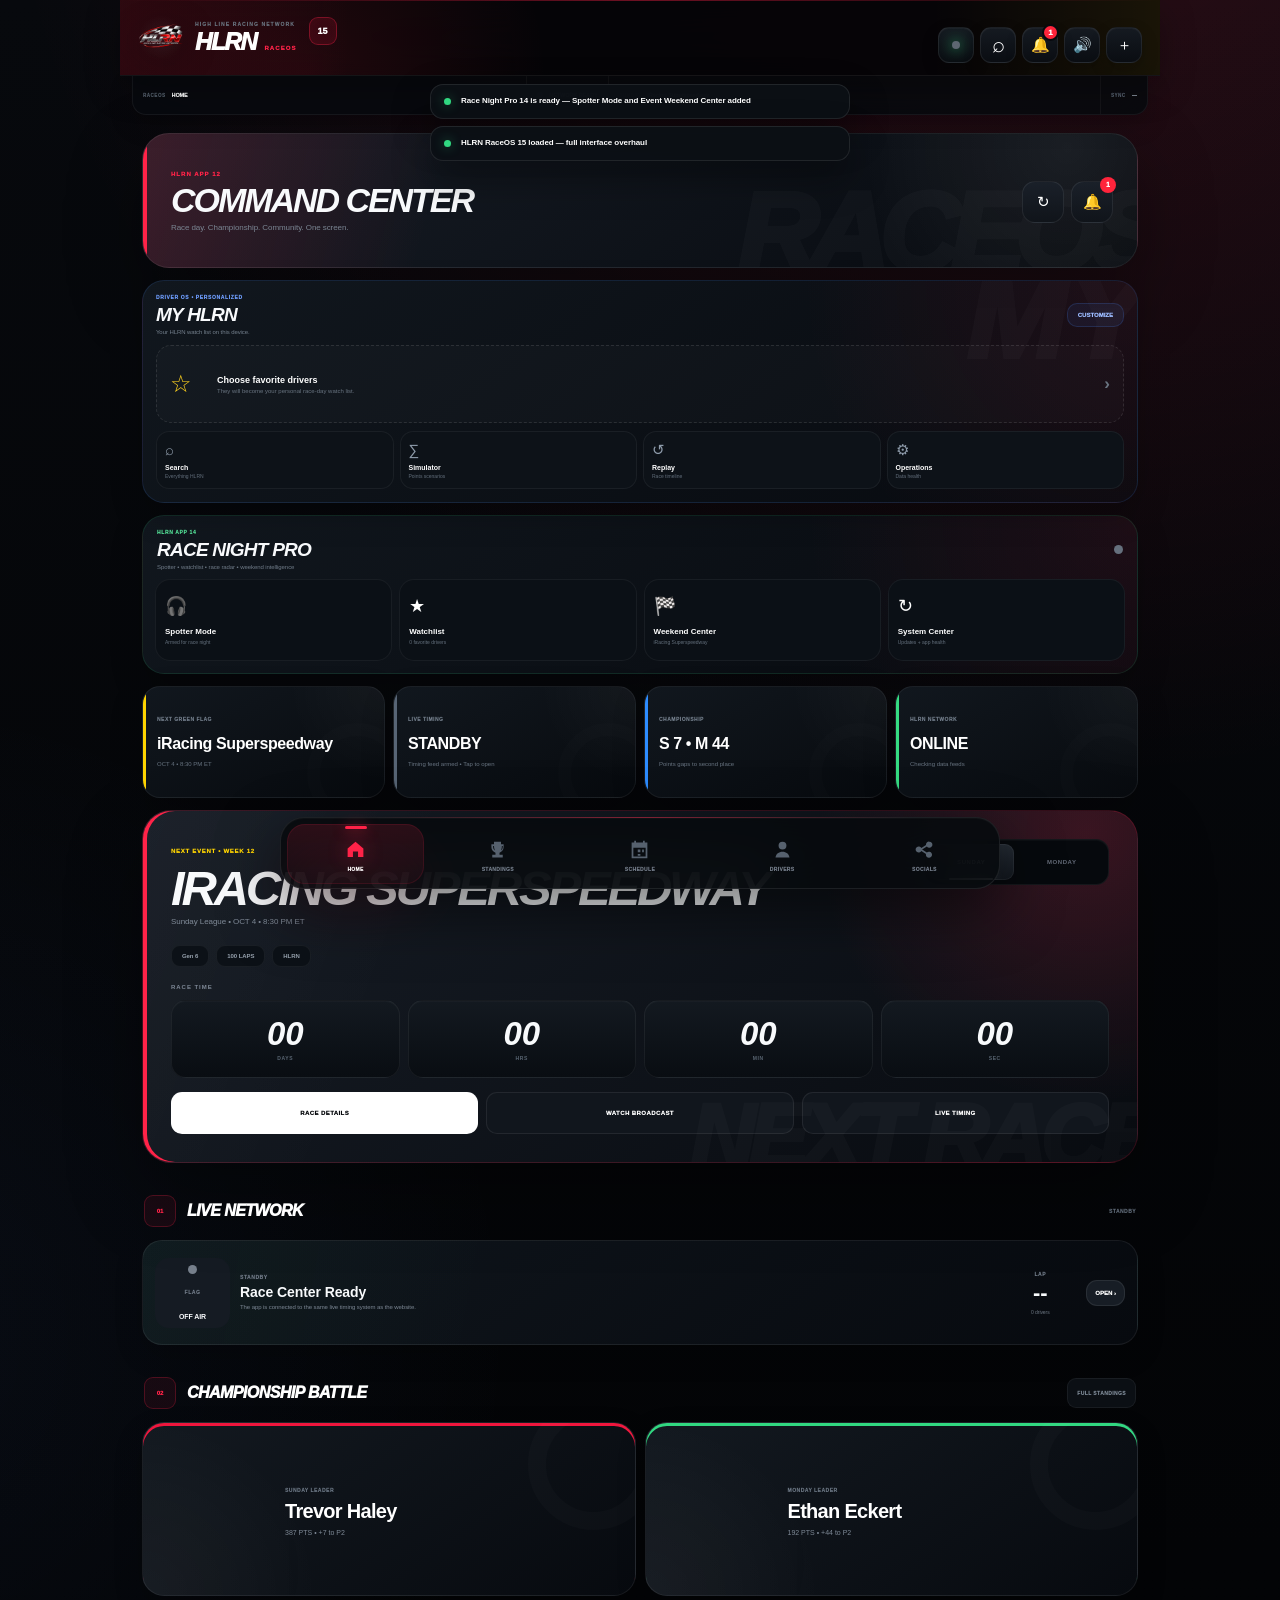
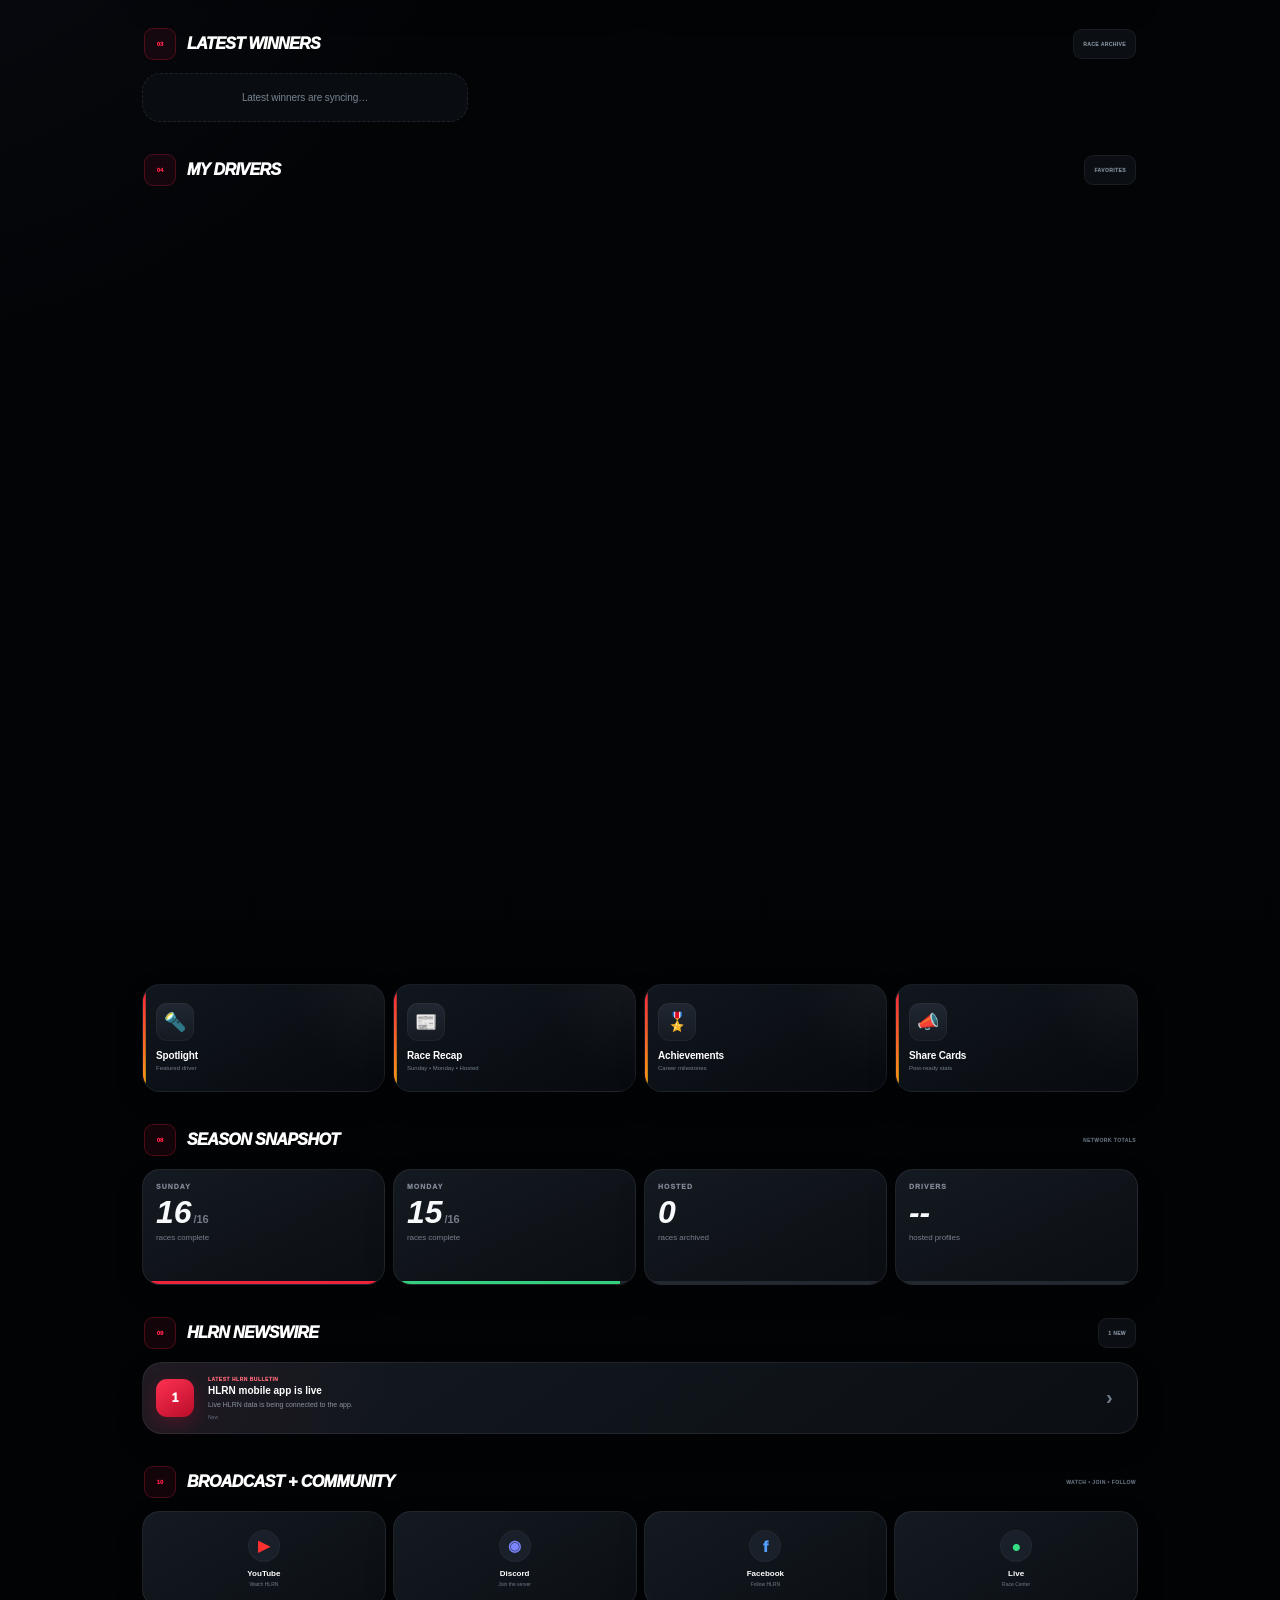
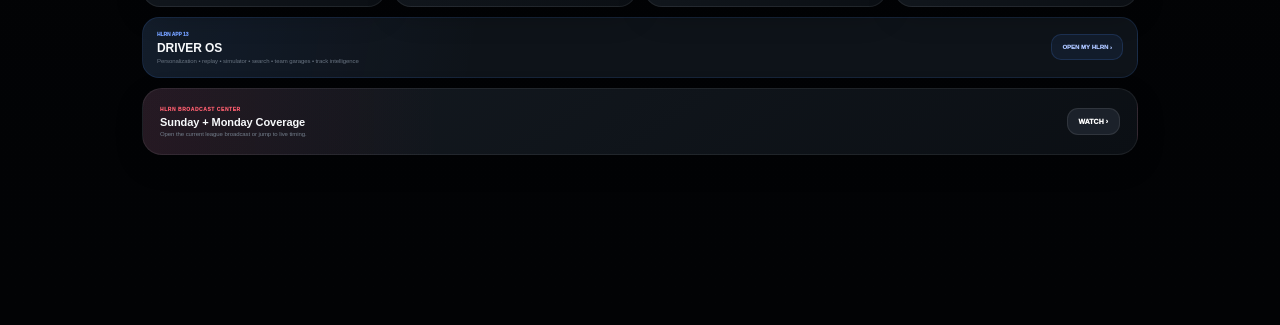
==== commit 926bd354: "Release HLRN RaceOS 15 full app overhaul" ====
--- a/index.html
+++ b/index.html
@@ -3,22 +3,23 @@
 <head>
   <meta charset="UTF-8" />
   <meta name="viewport" content="width=device-width, initial-scale=1.0, viewport-fit=cover" />
-  <meta name="theme-color" content="#050608" />
+  <meta name="theme-color" content="#030406" />
   <meta name="description" content="High Line Racing Network league app" />
   <link rel="manifest" href="manifest.json" />
   <link rel="apple-touch-icon" sizes="180x180" href="apple-touch-icon.png" />
   <meta name="apple-mobile-web-app-capable" content="yes" />
   <meta name="apple-mobile-web-app-status-bar-style" content="black-translucent" />
   <meta name="apple-mobile-web-app-title" content="HLRN" />
-  <link rel="stylesheet" href="style.css?v=14.0.1" />
-  <link rel="stylesheet" href="app13.css?v=14.0.1" />
-  <link rel="stylesheet" href="app14.css?v=14.0.1" />
+  <link rel="stylesheet" href="style.css?v=15.0.0" />
+  <link rel="stylesheet" href="app13.css?v=15.0.0" />
+  <link rel="stylesheet" href="app14.css?v=15.0.0" />
+  <link rel="stylesheet" href="app15.css?v=15.0.0" />
   <title>HLRN</title>
 </head>
 <body><div class="ambient-checkers" aria-hidden="true"></div>
   <div class="app-shell">
     <header class="topbar"><div class="topbar-glow" aria-hidden="true"></div>
-      <div class="top-brand"><img src="hlrn-logo-4k.png" alt="HLRN"><div><div class="eyebrow">HIGH LINE RACING NETWORK</div><h1>HLRN <em>RACE NIGHT PRO</em></h1></div><span class="top-edition">14</span></div>
+      <div class="top-brand"><img src="hlrn-logo-4k.png" alt="HLRN"><div><div class="eyebrow">HIGH LINE RACING NETWORK</div><h1>HLRN <em>RACEOS</em></h1></div><span class="top-edition">15</span></div>
       <div class="top-actions"><div class="top-network-pill"><span class="top-live-dot" aria-hidden="true"></span><b>NETWORK READY</b></div><button class="icon-btn notification-quick" id="notificationQuickBtn" onclick="openFeature('notifications')" aria-label="Open notifications">🔔<i id="notificationQuickBadge" hidden></i></button><button class="icon-btn sound-toggle" id="soundToggleBtn" onclick="toggleHLRNSound()" aria-label="Turn sound effects off">🔊</button><button class="icon-btn" id="installBtn" hidden aria-label="Install app">＋</button></div>
     </header>
 
@@ -44,10 +45,11 @@
     </nav>
   </div>
 
-  <script src="rules-data.js?v=14.0.1"></script>
-<script src="standings-driver-photos.js?v=14.0.1"></script>
-<script src="app.js?v=14.0.1"></script>
-<script src="app13.js?v=14.0.1"></script>
-<script src="app14.js?v=14.0.1"></script>
+  <script src="rules-data.js?v=15.0.0"></script>
+<script src="standings-driver-photos.js?v=15.0.0"></script>
+<script src="app.js?v=15.0.0"></script>
+<script src="app13.js?v=15.0.0"></script>
+<script src="app14.js?v=15.0.0"></script>
+<script src="app15.js?v=15.0.0"></script>
 </body>
 </html>
--- a/app15.css
+++ b/app15.css
@@ -0,0 +1,1465 @@
+/* =========================================================
+   HLRN APP 15 — RACEOS
+   Full visual overhaul
+   ========================================================= */
+
+:root{
+  --r15-bg:#030406;
+  --r15-bg2:#07090d;
+  --r15-panel:#0a0d12;
+  --r15-panel2:#10151c;
+  --r15-panel3:#161c25;
+  --r15-line:rgba(255,255,255,.075);
+  --r15-line2:rgba(255,255,255,.125);
+  --r15-text:#f8fafc;
+  --r15-soft:#9aa4b1;
+  --r15-muted:#66717e;
+  --r15-red:#ff2348;
+  --r15-red2:#bd0c2b;
+  --r15-green:#31e08a;
+  --r15-yellow:#ffd52b;
+  --r15-blue:#5a91ff;
+  --r15-hosted:#ffcb2d;
+  --r15-radius:22px;
+  --r15-radius-sm:14px;
+  --r15-shadow:0 24px 65px rgba(0,0,0,.38);
+  --r15-shadow-soft:0 12px 32px rgba(0,0,0,.23);
+  --r15-scroll:0;
+  --r15-accent:var(--r15-red);
+}
+body[data-r15-league="monday"]{--r15-accent:var(--r15-green)}
+body[data-r15-league="hosted"]{--r15-accent:var(--r15-hosted)}
+
+html[data-raceos="15"]{
+  background:#030406;
+  color-scheme:dark;
+  scroll-behavior:smooth;
+}
+html[data-raceos="15"] body{
+  margin:0;
+  min-height:100%;
+  color:var(--r15-text);
+  background:
+    radial-gradient(circle at 82% -8%,color-mix(in srgb,var(--r15-accent) 16%,transparent),transparent 27%),
+    radial-gradient(circle at -10% 38%,rgba(90,145,255,.055),transparent 25%),
+    linear-gradient(180deg,#07090d 0,#030406 44%,#020305 100%)!important;
+  background-attachment:fixed;
+  font-family:Inter,ui-sans-serif,-apple-system,BlinkMacSystemFont,"Segoe UI",sans-serif;
+  letter-spacing:-.005em;
+  padding-bottom:132px!important;
+}
+html[data-raceos="15"] body:before{
+  content:"";
+  position:fixed;
+  inset:0;
+  z-index:-4;
+  pointer-events:none;
+  background:
+    linear-gradient(135deg,rgba(255,255,255,.012) 25%,transparent 25%) 0 0/34px 34px,
+    linear-gradient(315deg,rgba(255,255,255,.012) 25%,transparent 25%) 17px 17px/34px 34px;
+  mask-image:linear-gradient(to bottom,rgba(0,0,0,.62),transparent 73%);
+}
+html[data-raceos="15"] body:after{
+  content:"";
+  position:fixed;
+  z-index:2147480000;
+  top:0;
+  left:0;
+  width:calc(var(--r15-scroll) * 100%);
+  height:2px;
+  background:linear-gradient(90deg,var(--r15-accent),#fff);
+  box-shadow:0 0 16px color-mix(in srgb,var(--r15-accent) 65%,transparent);
+  pointer-events:none;
+}
+
+/* ambient light */
+.r15-ambient{
+  position:fixed;
+  z-index:-3;
+  inset:0;
+  overflow:hidden;
+  pointer-events:none;
+}
+.r15-ambient:before,.r15-ambient:after{
+  content:"";
+  position:absolute;
+  width:520px;height:520px;
+  border-radius:50%;
+  filter:blur(95px);
+  opacity:.10;
+}
+.r15-ambient:before{
+  right:-250px;top:11%;
+  background:var(--r15-accent);
+}
+.r15-ambient:after{
+  left:-320px;bottom:8%;
+  background:#276eff;
+  opacity:.055;
+}
+
+/* app shell */
+html[data-raceos="15"] .app-shell{
+  width:min(100%,1040px)!important;
+  max-width:1040px!important;
+  margin:0 auto;
+  min-height:100vh;
+  background:transparent!important;
+  box-shadow:none!important;
+}
+html[data-raceos="15"] #app{
+  width:100%;
+  box-sizing:border-box;
+  padding:18px 22px 38px!important;
+}
+
+/* =========================================================
+   HEADER + RACEOS TELEMETRY STRIP
+   ========================================================= */
+html[data-raceos="15"] .topbar{
+  position:sticky!important;
+  top:0;
+  z-index:2147482000!important;
+  min-height:74px;
+  padding:10px 18px!important;
+  border:0!important;
+  border-bottom:1px solid rgba(255,255,255,.065)!important;
+  background:rgba(3,4,6,.88)!important;
+  -webkit-backdrop-filter:blur(28px) saturate(1.35);
+  backdrop-filter:blur(28px) saturate(1.35);
+  box-shadow:0 18px 50px rgba(0,0,0,.30);
+}
+html[data-raceos="15"] .topbar:before{
+  content:"";
+  position:absolute;
+  inset:0 0 auto;
+  height:1px;
+  background:linear-gradient(90deg,transparent,var(--r15-accent),transparent);
+  opacity:.42;
+}
+html[data-raceos="15"] .topbar:after{
+  height:0!important;
+}
+html[data-raceos="15"] .top-brand{
+  display:flex!important;
+  align-items:center!important;
+  gap:11px!important;
+}
+html[data-raceos="15"] .top-brand img{
+  width:46px!important;height:46px!important;
+  object-fit:contain!important;
+  filter:drop-shadow(0 8px 18px rgba(0,0,0,.48));
+}
+html[data-raceos="15"] .eyebrow{
+  color:#68727e!important;
+  font-size:5px!important;
+  letter-spacing:.22em!important;
+  font-weight:1000!important;
+}
+html[data-raceos="15"] .top-brand h1{
+  margin:3px 0 0!important;
+  display:flex!important;
+  align-items:baseline;
+  gap:8px!important;
+  color:#fff!important;
+  font-size:24px!important;
+  font-weight:1000!important;
+  font-style:italic;
+  letter-spacing:-.055em!important;
+}
+html[data-raceos="15"] .top-brand h1 em{
+  color:var(--r15-accent)!important;
+  font-size:6px!important;
+  font-weight:1000!important;
+  font-style:normal!important;
+  letter-spacing:.18em!important;
+}
+html[data-raceos="15"] .top-edition{
+  width:28px!important;height:28px!important;
+  margin-left:1px!important;
+  display:grid!important;place-items:center!important;
+  border:1px solid color-mix(in srgb,var(--r15-accent) 35%,transparent)!important;
+  border-radius:9px!important;
+  background:color-mix(in srgb,var(--r15-accent) 10%,transparent)!important;
+  color:#fff!important;
+  box-shadow:inset 0 0 18px color-mix(in srgb,var(--r15-accent) 7%,transparent);
+  font-size:9px!important;
+}
+html[data-raceos="15"] .top-actions{gap:6px!important}
+html[data-raceos="15"] .icon-btn,
+html[data-raceos="15"] .top-network-pill{
+  width:36px!important;height:36px!important;
+  min-width:36px!important;
+  padding:0!important;
+  border:1px solid rgba(255,255,255,.075)!important;
+  border-radius:11px!important;
+  background:linear-gradient(180deg,#151a21,#0a0d12)!important;
+  box-shadow:inset 0 1px rgba(255,255,255,.03),0 7px 18px rgba(0,0,0,.16)!important;
+}
+html[data-raceos="15"] .top-network-pill b{display:none!important}
+html[data-raceos="15"] .top-network-pill{display:grid!important;place-items:center!important}
+html[data-raceos="15"] .top-live-dot{
+  width:8px!important;height:8px!important;
+  margin:0!important;
+  border-radius:50%!important;
+  background:#5d6671!important;
+}
+html[data-raceos="15"] .top-network-pill.race-live .top-live-dot{
+  background:var(--r15-green)!important;
+  box-shadow:0 0 0 5px rgba(49,224,138,.08),0 0 13px rgba(49,224,138,.55)!important;
+}
+html[data-raceos="15"] .icon-btn:hover{border-color:rgba(255,255,255,.14)!important;transform:translateY(-1px)}
+html[data-raceos="15"] .icon-btn:active{transform:scale(.95)!important}
+
+/* telemetry rail */
+.r15-rail{
+  position:sticky;
+  top:74px;
+  z-index:2147481500;
+  display:grid;
+  grid-template-columns:1fr auto minmax(180px,1.25fr) auto;
+  align-items:center;
+  gap:1px;
+  min-height:38px;
+  margin:0 12px;
+  overflow:hidden;
+  border:1px solid rgba(255,255,255,.06);
+  border-top:0;
+  border-radius:0 0 14px 14px;
+  background:rgba(8,11,15,.90);
+  backdrop-filter:blur(20px);
+  box-shadow:0 10px 25px rgba(0,0,0,.18);
+}
+.r15-rail>div{
+  min-width:0;
+  min-height:38px;
+  display:flex;
+  align-items:center;
+  gap:6px;
+  padding:0 10px;
+  border-left:1px solid rgba(255,255,255,.045);
+}
+.r15-rail>div:first-child{border-left:0}
+.r15-rail small{
+  color:#55606d;
+  font-size:4.5px;
+  font-weight:1000;
+  letter-spacing:.12em;
+}
+.r15-rail strong,.r15-rail span{
+  min-width:0;
+  color:#9ca7b4;
+  font-size:5.5px;
+  font-weight:1000;
+  white-space:nowrap;
+  overflow:hidden;
+  text-overflow:ellipsis;
+}
+.r15-rail-view strong{color:#fff}
+.r15-rail-event strong{color:#bec6cf}
+.r15-rail-live i{
+  width:6px;height:6px;flex:0 0 6px;border-radius:50%;background:#56606c;
+}
+.r15-rail-live.active i{
+  background:var(--r15-green);
+  box-shadow:0 0 10px rgba(49,224,138,.6);
+}
+.r15-rail-live.active span{color:#69eaa5}
+.r15-live-orb{
+  position:fixed;
+  z-index:2147482500;
+  right:max(18px,calc((100vw - 1040px)/2 + 18px));
+  bottom:102px;
+  width:62px;height:62px;
+  display:none;
+  place-items:center;
+  align-content:center;
+  gap:3px;
+  border:1px solid rgba(49,224,138,.28);
+  border-radius:50%;
+  background:rgba(8,13,11,.94);
+  color:#fff;
+  box-shadow:0 16px 42px rgba(0,0,0,.44),0 0 28px rgba(49,224,138,.12);
+  backdrop-filter:blur(16px);
+}
+.r15-live-orb.show{display:grid}
+.r15-live-orb i{
+  width:9px;height:9px;border-radius:50%;
+  background:var(--r15-green);
+  box-shadow:0 0 0 5px rgba(49,224,138,.08),0 0 14px rgba(49,224,138,.6);
+  animation:r15Pulse 1s infinite;
+}
+.r15-live-orb span{font-size:6px;font-weight:1000;letter-spacing:.12em}
+@keyframes r15Pulse{0%,100%{opacity:.5;transform:scale(.82)}50%{opacity:1;transform:scale(1)}}
+
+/* =========================================================
+   GLOBAL TYPOGRAPHY / PAGE HEADERS
+   ========================================================= */
+html[data-raceos="15"] .network-bar{
+  margin:0 0 13px!important;
+  min-height:36px!important;
+  padding:7px 10px!important;
+  border:1px solid rgba(255,255,255,.055)!important;
+  border-radius:11px!important;
+  background:rgba(255,255,255,.018)!important;
+  box-shadow:none!important;
+}
+html[data-raceos="15"] .network-bar small,
+html[data-raceos="15"] .network-bar span{
+  font-size:5px!important;
+}
+html[data-raceos="15"] .premium-page-head{
+  position:relative;
+  min-height:140px;
+  display:flex!important;
+  align-items:flex-end!important;
+  margin:0 0 12px!important;
+  padding:22px!important;
+  overflow:hidden;
+  border:1px solid rgba(255,255,255,.075);
+  border-radius:25px;
+  background:
+    linear-gradient(110deg,color-mix(in srgb,var(--r15-accent) 12%,transparent),transparent 32%),
+    radial-gradient(circle at 92% 10%,rgba(255,255,255,.05),transparent 24%),
+    linear-gradient(145deg,#151a22,#080b10);
+  box-shadow:var(--r15-shadow);
+}
+html[data-raceos="15"] .premium-page-head:before{
+  content:"";
+  position:absolute;left:0;top:0;bottom:0;width:4px;
+  background:var(--r15-accent);
+}
+html[data-raceos="15"] .premium-page-head:after{
+  content:"HLRN";
+  position:absolute;
+  right:-18px;bottom:-40px;
+  color:#fff;
+  opacity:.022;
+  font-size:138px;
+  line-height:1;
+  font-weight:1000;
+  font-style:italic;
+  letter-spacing:-.10em;
+}
+html[data-raceos="15"] .premium-page-head>div{position:relative;z-index:2}
+html[data-raceos="15"] .page-kicker{
+  display:block!important;
+  margin:0 0 8px!important;
+  color:var(--r15-accent)!important;
+  font-size:6px!important;
+  line-height:1!important;
+  font-weight:1000!important;
+  letter-spacing:.18em!important;
+  text-transform:uppercase!important;
+}
+html[data-raceos="15"] .page-title{
+  margin:0!important;
+  color:#fff!important;
+  font-size:clamp(34px,7vw,58px)!important;
+  line-height:.89!important;
+  font-weight:1000!important;
+  font-style:italic!important;
+  letter-spacing:-.065em!important;
+  text-transform:uppercase!important;
+}
+html[data-raceos="15"] .page-sub{
+  margin:9px 0 0!important;
+  color:#7c8794!important;
+  font-size:9px!important;
+  line-height:1.4!important;
+}
+.r15-page-code{
+  position:absolute;
+  top:18px;right:20px;
+  z-index:3;
+  padding:6px 8px;
+  border:1px solid rgba(255,255,255,.06);
+  border-radius:8px;
+  background:rgba(0,0,0,.22);
+  color:#64707d;
+  font-size:5px;
+  font-weight:1000;
+  letter-spacing:.12em;
+}
+html[data-raceos="15"] .sync-badge,
+html[data-raceos="15"] .live-badge{
+  position:relative;
+  z-index:3;
+  align-self:flex-start!important;
+  padding:7px 9px!important;
+  border:1px solid rgba(255,255,255,.07)!important;
+  border-radius:999px!important;
+  background:#0b0f14!important;
+  color:#7f8b98!important;
+  font-size:5px!important;
+}
+
+/* section headers */
+html[data-raceos="15"] .section-head{
+  position:relative;
+  display:flex!important;
+  align-items:center!important;
+  min-height:34px!important;
+  margin:31px 2px 12px!important;
+  padding-left:43px!important;
+}
+html[data-raceos="15"] .section-head:before{
+  content:attr(data-r15-index)!important;
+  position:absolute!important;
+  left:0!important;top:50%!important;
+  width:30px!important;height:30px!important;
+  margin:0!important;
+  display:grid!important;
+  place-items:center!important;
+  transform:translateY(-50%)!important;
+  border:1px solid color-mix(in srgb,var(--r15-accent) 24%,transparent)!important;
+  border-radius:9px!important;
+  background:color-mix(in srgb,var(--r15-accent) 7%,transparent)!important;
+  color:var(--r15-accent)!important;
+  box-shadow:none!important;
+  font-size:6px!important;
+  font-weight:1000!important;
+}
+html[data-raceos="15"] .section-head h3{
+  margin:0 auto 0 0!important;
+  color:#fff!important;
+  font-size:16px!important;
+  font-style:italic!important;
+  font-weight:1000!important;
+  letter-spacing:-.035em!important;
+  text-transform:uppercase!important;
+}
+html[data-raceos="15"] .section-head>span{
+  color:#5e6976!important;
+  font-size:5px!important;
+  letter-spacing:.09em!important;
+  text-transform:uppercase!important;
+}
+html[data-raceos="15"] .text-link{
+  min-height:30px!important;
+  padding:0 9px!important;
+  border:1px solid rgba(255,255,255,.06)!important;
+  border-radius:9px!important;
+  background:#0b0f14!important;
+  color:#7d8996!important;
+  font-size:5px!important;
+  font-weight:1000!important;
+}
+
+/* =========================================================
+   GLOBAL COMPONENTS
+   ========================================================= */
+html[data-raceos="15"] button{
+  font-family:inherit;
+  transition:border-color .16s ease,background .16s ease,transform .16s ease,box-shadow .16s ease,color .16s ease;
+}
+html[data-raceos="15"] button:active{transform:scale(.985)}
+html[data-raceos="15"] .card,
+html[data-raceos="15"] .driver-list-card,
+html[data-raceos="15"] .standings-card,
+html[data-raceos="15"] .archive-table,
+html[data-raceos="15"] .rulebook-section,
+html[data-raceos="15"] .notification-bulletin,
+html[data-raceos="15"] .push-control,
+html[data-raceos="15"] .push-preferences{
+  border:1px solid rgba(255,255,255,.06)!important;
+  border-radius:var(--r15-radius)!important;
+  background:linear-gradient(150deg,#10151c,#070a0e)!important;
+  box-shadow:var(--r15-shadow-soft)!important;
+}
+html[data-raceos="15"] .tabs,
+html[data-raceos="15"] .premium-tabs{
+  gap:4px!important;
+  padding:4px!important;
+  border:1px solid rgba(255,255,255,.06)!important;
+  border-radius:13px!important;
+  background:#06090d!important;
+  box-shadow:inset 0 0 20px rgba(0,0,0,.24)!important;
+}
+html[data-raceos="15"] .tab{
+  min-height:38px!important;
+  padding:7px 12px!important;
+  border:0!important;
+  border-radius:10px!important;
+  background:transparent!important;
+  color:#687480!important;
+  font-size:6px!important;
+  font-weight:1000!important;
+  letter-spacing:.08em!important;
+  text-transform:uppercase!important;
+}
+html[data-raceos="15"] .tab.active{
+  background:linear-gradient(180deg,#252c36,#12171d)!important;
+  color:#fff!important;
+  box-shadow:inset 0 0 0 1px rgba(255,255,255,.065),0 7px 18px rgba(0,0,0,.25)!important;
+}
+html[data-raceos="15"] .btn{
+  min-height:42px!important;
+  padding:9px 13px!important;
+  border-radius:11px!important;
+  font-size:6px!important;
+  font-weight:1000!important;
+  letter-spacing:.07em!important;
+  text-transform:uppercase!important;
+}
+html[data-raceos="15"] .btn.primary,
+html[data-raceos="15"] .btn-light{
+  border-color:transparent!important;
+  background:#fff!important;
+  color:#07090d!important;
+}
+html[data-raceos="15"] .btn-glass{
+  border:1px solid rgba(255,255,255,.075)!important;
+  background:#11161d!important;
+  color:#fff!important;
+}
+html[data-raceos="15"] .search-wrap{
+  position:relative!important;
+  margin:10px 0!important;
+}
+html[data-raceos="15"] .search{
+  min-height:48px!important;
+  border:1px solid rgba(255,255,255,.07)!important;
+  border-radius:14px!important;
+  background:#080b10!important;
+  color:#fff!important;
+  padding-left:42px!important;
+  box-shadow:inset 0 0 22px rgba(0,0,0,.20)!important;
+  font-size:9px!important;
+}
+html[data-raceos="15"] .search:focus{
+  border-color:color-mix(in srgb,var(--r15-accent) 35%,transparent)!important;
+  box-shadow:0 0 0 3px color-mix(in srgb,var(--r15-accent) 7%,transparent)!important;
+}
+html[data-raceos="15"] .empty,
+html[data-raceos="15"] .coming-live{
+  border:1px dashed rgba(255,255,255,.09)!important;
+  border-radius:18px!important;
+  background:#090d12!important;
+  color:#788491!important;
+}
+
+/* =========================================================
+   HOME / COMMAND CENTER BENTO
+   ========================================================= */
+html[data-raceos="15"] .cc-topline.r15-command-hero{
+  min-height:135px!important;
+  margin:0 0 12px!important;
+  padding:24px 24px 22px 28px!important;
+  border:1px solid rgba(255,255,255,.08)!important;
+  border-radius:27px!important;
+  background:
+    linear-gradient(105deg,color-mix(in srgb,var(--r15-accent) 16%,transparent),transparent 30%),
+    radial-gradient(circle at 93% 10%,rgba(255,255,255,.07),transparent 22%),
+    linear-gradient(145deg,#171d26,#070a0f)!important;
+  box-shadow:0 28px 72px rgba(0,0,0,.36)!important;
+}
+html[data-raceos="15"] .cc-topline.r15-command-hero:before{
+  content:"RACEOS"!important;
+  right:-18px!important;bottom:-31px!important;
+  color:#fff!important;
+  opacity:.025!important;
+  font-size:112px!important;
+  letter-spacing:-.09em!important;
+}
+html[data-raceos="15"] .cc-topline.r15-command-hero:after{
+  width:4px!important;
+  background:var(--r15-accent)!important;
+}
+html[data-raceos="15"] .cc-topline small{color:var(--r15-accent)!important;font-size:6px!important;letter-spacing:.17em!important}
+html[data-raceos="15"] .cc-topline strong{margin-top:8px!important;font-size:34px!important;line-height:.9!important;letter-spacing:-.06em!important}
+html[data-raceos="15"] .cc-topline span{margin-top:8px!important;color:#7a8592!important;font-size:8px!important}
+html[data-raceos="15"] .cc-topline-actions button{width:42px!important;height:42px!important;border-radius:13px!important}
+
+html[data-raceos="15"] .cc-status-grid{
+  display:grid!important;
+  grid-template-columns:repeat(4,1fr)!important;
+  gap:8px!important;
+  margin-bottom:12px!important;
+}
+html[data-raceos="15"] .cc-status-card{
+  min-height:112px!important;
+  padding:14px!important;
+  border:1px solid rgba(255,255,255,.06)!important;
+  border-radius:18px!important;
+  background:
+    radial-gradient(circle at 100% 0,rgba(255,255,255,.035),transparent 36%),
+    linear-gradient(150deg,#11171e,#080b0f)!important;
+  box-shadow:var(--r15-shadow-soft)!important;
+}
+html[data-raceos="15"] .cc-status-card:before{width:3px!important;border-radius:3px!important}
+html[data-raceos="15"] .cc-status-card:after{opacity:.45!important}
+html[data-raceos="15"] .cc-status-card small{font-size:5px!important;letter-spacing:.10em!important}
+html[data-raceos="15"] .cc-status-card strong{margin-top:14px!important;font-size:16px!important;line-height:1.05!important}
+html[data-raceos="15"] .cc-status-card span{margin-top:7px!important;color:#697582!important;font-size:6px!important}
+
+html[data-raceos="15"] .cc-race-panel.r15-race-hero{
+  min-height:300px!important;
+  padding:28px!important;
+  border-radius:29px!important;
+  background:
+    linear-gradient(110deg,rgba(255,255,255,.025),transparent 28%),
+    radial-gradient(circle at 95% 6%,color-mix(in srgb,var(--r15-accent) 18%,transparent),transparent 27%),
+    linear-gradient(145deg,#171d26,#080b10)!important;
+  box-shadow:inset 4px 0 var(--r15-accent),0 30px 72px rgba(0,0,0,.34)!important;
+}
+html[data-raceos="15"] .cc-race-panel.r15-race-hero:after{
+  content:"NEXT RACE"!important;
+  right:-15px!important;bottom:-28px!important;
+  color:#fff!important;
+  opacity:.021!important;
+  font-size:90px!important;
+}
+html[data-raceos="15"] .cc-race-panel-head h2{
+  margin:9px 0 6px!important;
+  font-size:clamp(32px,6vw,49px)!important;
+  line-height:.9!important;
+  letter-spacing:-.065em!important;
+}
+html[data-raceos="15"] .cc-race-panel-head p{color:#808b98!important;font-size:8px!important}
+html[data-raceos="15"] .home-league-switch{
+  min-width:185px!important;
+  padding:4px!important;
+  border:1px solid rgba(255,255,255,.06)!important;
+  border-radius:13px!important;
+  background:#06090d!important;
+}
+html[data-raceos="15"] .home-league-switch button{min-height:36px!important;font-size:6px!important}
+html[data-raceos="15"] .home-league-switch button.active{
+  background:linear-gradient(180deg,#242b34,#13181f)!important;
+  color:#fff!important;
+  box-shadow:inset 0 0 0 1px rgba(255,255,255,.06)!important;
+}
+html[data-raceos="15"] .cc-race-meta{margin:19px 0 13px!important;gap:7px!important}
+html[data-raceos="15"] .cc-race-meta span{
+  padding:7px 10px!important;
+  border:1px solid rgba(255,255,255,.06)!important;
+  border-radius:9px!important;
+  background:#0c1117!important;
+  color:#97a2ae!important;
+}
+html[data-raceos="15"] .countdown{
+  gap:8px!important;
+  margin-top:10px!important;
+}
+html[data-raceos="15"] .countdown>div{
+  min-height:78px!important;
+  display:grid!important;
+  place-items:center!important;
+  align-content:center!important;
+  padding:10px!important;
+  border:1px solid rgba(255,255,255,.06)!important;
+  border-radius:15px!important;
+  background:linear-gradient(180deg,#131920,#090d12)!important;
+  box-shadow:inset 0 1px rgba(255,255,255,.025)!important;
+}
+html[data-raceos="15"] .countdown strong{font-size:33px!important;line-height:1!important}
+html[data-raceos="15"] .countdown small{margin-top:5px!important;color:#596572!important;font-size:5px!important}
+html[data-raceos="15"] .cc-race-actions{margin-top:14px!important;gap:8px!important}
+
+html[data-raceos="15"] .cc-live-race.r15-live-block{
+  min-height:105px!important;
+  padding:12px!important;
+  border-radius:20px!important;
+  background:
+    linear-gradient(100deg,rgba(49,224,138,.035),transparent 35%),
+    linear-gradient(145deg,#10161d,#070a0f)!important;
+}
+html[data-raceos="15"] .cc-live-race.is-live{
+  border-color:rgba(49,224,138,.22)!important;
+  box-shadow:inset 3px 0 var(--r15-green),0 0 36px rgba(49,224,138,.05)!important;
+}
+
+html[data-raceos="15"] .cc-championship-grid{gap:9px!important}
+html[data-raceos="15"] .cc-championship-card{
+  min-height:170px!important;
+  grid-template-columns:125px minmax(0,1fr)!important;
+  padding:8px 17px 0 9px!important;
+  border-radius:22px!important;
+  background:
+    radial-gradient(circle at 0 100%,rgba(255,255,255,.04),transparent 34%),
+    linear-gradient(145deg,#131920,#070a0f)!important;
+}
+html[data-raceos="15"] .cc-leader-photo-wrap{width:121px!important;height:158px!important}
+html[data-raceos="15"] .cc-championship-card strong{font-size:20px!important}
+html[data-raceos="15"] .cc-championship-card span{font-size:7px!important}
+
+html[data-raceos="15"] .cc-winners{
+  grid-template-columns:repeat(3,1fr)!important;
+  gap:9px!important;
+}
+html[data-raceos="15"] .cc-winner-card{
+  min-height:238px!important;
+  border-radius:22px!important;
+  background:
+    radial-gradient(circle at 50% 12%,rgba(255,255,255,.045),transparent 31%),
+    linear-gradient(180deg,#141a22,#080b10)!important;
+}
+html[data-raceos="15"] .cc-winner-main{min-height:238px!important;padding:7px 13px 15px!important}
+html[data-raceos="15"] .cc-winner-photo-wrap{height:151px!important}
+html[data-raceos="15"] .cc-winner-photo{max-width:148px!important}
+html[data-raceos="15"] .cc-winner-main strong{font-size:15px!important}
+
+html[data-raceos="15"] .cc-hosted{
+  border-radius:22px!important;
+  background:
+    radial-gradient(circle at 0 100%,rgba(255,213,43,.09),transparent 32%),
+    linear-gradient(145deg,#12171d,#070a0e)!important;
+}
+html[data-raceos="15"] .cc-quick-grid,
+html[data-raceos="15"] .cc-feature-launchpad{
+  gap:8px!important;
+}
+html[data-raceos="15"] .cc-quick-grid button,
+html[data-raceos="15"] .feature-launchpad button{
+  min-height:108px!important;
+  padding:13px!important;
+  border:1px solid rgba(255,255,255,.055)!important;
+  border-radius:18px!important;
+  background:
+    radial-gradient(circle at 100% 0,rgba(255,255,255,.035),transparent 35%),
+    linear-gradient(150deg,#11171e,#070a0f)!important;
+}
+html[data-raceos="15"] .cc-quick-grid button:before,
+html[data-raceos="15"] .feature-launchpad button:before{background:var(--r15-accent)!important}
+html[data-raceos="15"] .cc-quick-grid strong,
+html[data-raceos="15"] .feature-launchpad strong{font-size:10px!important}
+html[data-raceos="15"] .cc-community button{min-height:96px!important;border-radius:18px!important}
+html[data-raceos="15"] .cc-broadcast-center{padding:17px!important;border-radius:20px!important}
+html[data-raceos="15"] .season-snapshot{gap:8px!important}
+html[data-raceos="15"] .snapshot-card{min-height:116px!important;padding:13px!important;border-radius:18px!important}
+html[data-raceos="15"] .snapshot-card strong{font-size:32px!important}
+
+/* Driver OS / Race Night Pro home modules */
+html[data-raceos="15"] .os-myhlrn-home,
+html[data-raceos="15"] .rnp-home-launcher{
+  border-radius:22px!important;
+  background:
+    radial-gradient(circle at 100% 0,color-mix(in srgb,var(--r15-accent) 9%,transparent),transparent 33%),
+    linear-gradient(145deg,#11171e,#070a0f)!important;
+  box-shadow:var(--r15-shadow-soft)!important;
+}
+html[data-raceos="15"] .os-myhlrn-head strong,
+html[data-raceos="15"] .rnp-home-title strong{font-size:19px!important}
+html[data-raceos="15"] .os-my-driver,
+html[data-raceos="15"] .rnp-home-tools button{border-radius:15px!important;background:#0b1016!important}
+
+/* =========================================================
+   STANDINGS
+   ========================================================= */
+html[data-raceos="15"] .standings-actions{
+  grid-template-columns:minmax(0,1fr) auto!important;
+  gap:8px!important;
+}
+html[data-raceos="15"] .standings-share{
+  min-height:46px!important;
+  padding:0 13px!important;
+  border:1px solid rgba(255,255,255,.07)!important;
+  border-radius:12px!important;
+  background:#0b1016!important;
+  color:#8995a2!important;
+  font-size:6px!important;
+}
+html[data-raceos="15"] .podium-grid{
+  gap:9px!important;
+  margin-top:10px!important;
+}
+html[data-raceos="15"] .podium-card{
+  min-height:255px!important;
+  padding:13px 12px 15px!important;
+  border:1px solid rgba(255,255,255,.06)!important;
+  border-radius:22px!important;
+  background:
+    radial-gradient(circle at 50% 35%,rgba(255,255,255,.045),transparent 34%),
+    linear-gradient(180deg,#141a22,#070a0f)!important;
+  box-shadow:var(--r15-shadow-soft)!important;
+}
+html[data-raceos="15"] .podium-card.place-1{
+  min-height:280px!important;
+  transform:translateY(-8px);
+  border-color:color-mix(in srgb,var(--r15-accent) 23%,transparent)!important;
+  box-shadow:inset 0 3px var(--r15-accent),0 20px 44px rgba(0,0,0,.28)!important;
+}
+html[data-raceos="15"] .podium-driver-photo-wrap{
+  width:105px!important;height:135px!important;
+  margin:8px auto 9px!important;
+  background:transparent!important;border:0!important;
+}
+html[data-raceos="15"] .place-1 .podium-driver-photo-wrap{width:125px!important;height:155px!important}
+html[data-raceos="15"] .podium-place{
+  color:var(--r15-accent)!important;
+  font-size:6px!important;
+  letter-spacing:.15em!important;
+}
+html[data-raceos="15"] .podium-driver-link{font-size:13px!important}
+html[data-raceos="15"] .podium-card>span{margin-top:6px!important;font-size:10px!important}
+html[data-raceos="15"] .championship-meter{
+  margin-top:2px!important;
+  min-height:108px!important;
+  padding:16px!important;
+  border:1px solid rgba(255,255,255,.06)!important;
+  border-radius:18px!important;
+  background:linear-gradient(145deg,#11171e,#070a0f)!important;
+}
+html[data-raceos="15"] .championship-meter strong{font-size:30px!important}
+html[data-raceos="15"] .standings-card{overflow:hidden!important}
+html[data-raceos="15"] .standings-card .table{border-collapse:separate!important;border-spacing:0!important}
+html[data-raceos="15"] .table thead th{
+  position:sticky!important;
+  top:112px!important;
+  z-index:7!important;
+  height:38px!important;
+  padding:0 12px!important;
+  border-bottom:1px solid rgba(255,255,255,.07)!important;
+  background:rgba(8,11,15,.96)!important;
+  color:#596572!important;
+  font-size:5px!important;
+}
+html[data-raceos="15"] .table tbody td{
+  min-height:67px!important;
+  padding:8px 12px!important;
+  border-bottom:1px solid rgba(255,255,255,.045)!important;
+}
+html[data-raceos="15"] .standing-row:last-child td{border-bottom:0!important}
+html[data-raceos="15"] .standing-row:hover td{background:rgba(255,255,255,.022)!important}
+html[data-raceos="15"] .standings-driver-photo-wrap{width:50px!important;height:58px!important;background:transparent!important;border:0!important}
+html[data-raceos="15"] .hlrn-driver-link{font-size:10px!important;color:#fff!important}
+html[data-raceos="15"] .table-sub{margin-top:4px!important;color:#65717e!important;font-size:5.5px!important}
+html[data-raceos="15"] .points-value{font-size:14px!important}
+
+/* =========================================================
+   SCHEDULE
+   ========================================================= */
+html[data-raceos="15"] .schedule-dashboard{
+  min-height:102px!important;
+  padding:13px!important;
+  border:1px solid rgba(255,255,255,.06)!important;
+  border-radius:18px!important;
+  background:linear-gradient(145deg,#11171e,#070a0f)!important;
+  box-shadow:var(--r15-shadow-soft)!important;
+}
+html[data-raceos="15"] .schedule-list{
+  display:grid!important;
+  grid-template-columns:1fr 1fr!important;
+  gap:8px!important;
+}
+html[data-raceos="15"] .schedule-card{
+  min-height:135px!important;
+  display:grid!important;
+  grid-template-columns:72px minmax(0,1fr) auto!important;
+  align-items:center!important;
+  gap:13px!important;
+  padding:11px 13px!important;
+  border:1px solid rgba(255,255,255,.055)!important;
+  border-radius:18px!important;
+  background:
+    radial-gradient(circle at 100% 0,rgba(255,255,255,.035),transparent 35%),
+    linear-gradient(150deg,#11171e,#070a0f)!important;
+  box-shadow:var(--r15-shadow-soft)!important;
+}
+html[data-raceos="15"] .schedule-card.next{
+  grid-column:1/-1!important;
+  min-height:165px!important;
+  border-color:color-mix(in srgb,var(--r15-accent) 24%,transparent)!important;
+  box-shadow:inset 4px 0 var(--r15-accent),0 20px 48px rgba(0,0,0,.25)!important;
+}
+html[data-raceos="15"] .schedule-race-no{
+  min-height:82px!important;
+  display:grid!important;
+  place-items:center!important;
+  align-content:center!important;
+  border:1px solid rgba(255,255,255,.055)!important;
+  border-radius:13px!important;
+  background:#0b1016!important;
+}
+html[data-raceos="15"] .schedule-race-no strong{font-size:25px!important}
+html[data-raceos="15"] .schedule-race-no small{font-size:5px!important}
+html[data-raceos="15"] .schedule-race-no em{
+  margin-top:5px!important;
+  padding:4px 5px!important;
+  border-radius:6px!important;
+  background:color-mix(in srgb,var(--r15-accent) 12%,transparent)!important;
+  color:var(--r15-accent)!important;
+  font-size:5px!important;
+}
+html[data-raceos="15"] .schedule-main h3{margin:6px 0!important;font-size:19px!important;letter-spacing:-.04em!important}
+html[data-raceos="15"] .schedule-date{color:var(--r15-accent)!important;font-size:6px!important;font-weight:1000!important}
+html[data-raceos="15"] .schedule-meta{gap:5px!important}
+html[data-raceos="15"] .schedule-meta span{
+  padding:5px 6px!important;border-radius:7px!important;background:#0c1117!important;color:#7c8794!important;font-size:5px!important;
+}
+html[data-raceos="15"] .schedule-state{color:#65717e!important;font-size:5px!important;font-weight:1000!important}
+html[data-raceos="15"] .schedule-card.next .schedule-state{color:var(--r15-accent)!important}
+html[data-raceos="15"] .hosted-schedule-hero{
+  padding:24px!important;
+  border:1px solid rgba(255,213,43,.13)!important;
+  border-radius:24px!important;
+  background:
+    radial-gradient(circle at 100% 0,rgba(255,213,43,.10),transparent 32%),
+    linear-gradient(145deg,#151a20,#090b0f)!important;
+  box-shadow:var(--r15-shadow)!important;
+}
+
+/* =========================================================
+   DRIVERS / PROFILE
+   ========================================================= */
+html[data-raceos="15"] .driver-database-banner,
+html[data-raceos="15"] .driver-leaderboard-mini{
+  gap:8px!important;
+}
+html[data-raceos="15"] .driver-database-banner>div,
+html[data-raceos="15"] .driver-leaderboard-mini>div{
+  min-height:92px!important;
+  padding:12px!important;
+  border:1px solid rgba(255,255,255,.055)!important;
+  border-radius:16px!important;
+  background:#0d1218!important;
+}
+html[data-raceos="15"] .driver-list-card.r15-driver-grid{
+  display:grid!important;
+  grid-template-columns:1fr 1fr!important;
+  gap:8px!important;
+  padding:0!important;
+  border:0!important;
+  background:transparent!important;
+  box-shadow:none!important;
+}
+html[data-raceos="15"] .driver-row{
+  min-width:0!important;
+  min-height:108px!important;
+  display:grid!important;
+  grid-template-columns:76px minmax(0,1fr) 34px 20px!important;
+  align-items:end!important;
+  gap:8px!important;
+  padding:7px 10px 0!important;
+  border:1px solid rgba(255,255,255,.055)!important;
+  border-radius:17px!important;
+  background:
+    radial-gradient(circle at 0 100%,rgba(255,255,255,.035),transparent 32%),
+    linear-gradient(150deg,#11171e,#070a0f)!important;
+  color:#fff!important;
+  box-shadow:var(--r15-shadow-soft)!important;
+}
+html[data-raceos="15"] .driver-row:hover{
+  border-color:color-mix(in srgb,var(--r15-accent) 22%,transparent)!important;
+  transform:translateY(-2px)!important;
+}
+html[data-raceos="15"] .driver-row-photo-wrap{
+  width:74px!important;height:100px!important;
+  align-self:end!important;
+  background:transparent!important;border:0!important;
+}
+html[data-raceos="15"] .driver-meta{align-self:center!important;min-width:0!important;padding-bottom:6px!important}
+html[data-raceos="15"] .driver-meta strong{font-size:11px!important;white-space:nowrap!important;overflow:hidden!important;text-overflow:ellipsis!important}
+html[data-raceos="15"] .driver-meta small{margin-top:5px!important;font-size:5.5px!important;line-height:1.35!important}
+html[data-raceos="15"] .driver-row-favorite{
+  align-self:center!important;width:32px!important;height:32px!important;border-radius:10px!important;background:#0b1016!important;
+}
+html[data-raceos="15"] .driver-page-numbers button,
+html[data-raceos="15"] .driver-page-arrow{
+  width:36px!important;height:36px!important;
+  border:1px solid rgba(255,255,255,.06)!important;
+  border-radius:10px!important;
+  background:#0b1016!important;
+  color:#7e8996!important;
+}
+html[data-raceos="15"] .driver-page-numbers button.active{background:var(--r15-accent)!important;color:#fff!important}
+
+html[data-raceos="15"] .driver-card-hero,
+html[data-raceos="15"] .driver-profile-hero{
+  min-height:245px!important;
+  border-radius:28px!important;
+  background:
+    radial-gradient(circle at 88% 7%,color-mix(in srgb,var(--r15-accent) 15%,transparent),transparent 27%),
+    linear-gradient(145deg,#171d26,#070a0f)!important;
+  box-shadow:0 28px 70px rgba(0,0,0,.35)!important;
+}
+html[data-raceos="15"] .driver-card-has-photo{
+  grid-template-columns:92px 180px minmax(0,1fr) auto!important;
+  min-height:245px!important;
+  padding:13px 18px 0!important;
+}
+html[data-raceos="15"] .driver-card-photo-wrap{
+  width:176px!important;height:228px!important;border-radius:0!important;background:transparent!important;
+}
+html[data-raceos="15"] .driver-card-number{
+  font-size:34px!important;color:var(--r15-accent)!important;font-style:italic!important;
+}
+html[data-raceos="15"] .driver-card-identity h2{font-size:33px!important;line-height:.95!important}
+html[data-raceos="15"] .driver-card-identity p{margin-top:7px!important;color:#788491!important}
+html[data-raceos="15"] .driver-card-rating strong{font-size:17px!important}
+html[data-raceos="15"] .dc-intelligence{
+  min-height:88px!important;
+  margin-top:9px!important;
+  padding:12px 14px!important;
+  border:1px solid rgba(255,255,255,.055)!important;
+  border-radius:16px!important;
+  background:#0d1218!important;
+}
+html[data-raceos="15"] .dc-stat,
+html[data-raceos="15"] .career-stat{
+  min-height:90px!important;
+  border-radius:15px!important;
+  background:#0d1218!important;
+}
+html[data-raceos="15"] .dc-stat strong,
+html[data-raceos="15"] .career-stat strong{font-size:22px!important}
+html[data-raceos="15"] .dc-race-row,
+html[data-raceos="15"] .dc-history-row{
+  border-color:rgba(255,255,255,.05)!important;
+  background:#0c1117!important;
+  border-radius:13px!important;
+}
+
+/* =========================================================
+   RESULTS
+   ========================================================= */
+html[data-raceos="15"] .results-tabs{margin-bottom:8px!important}
+html[data-raceos="15"] .archive-scroller{
+  gap:7px!important;
+  padding-bottom:5px!important;
+}
+html[data-raceos="15"] .archive-race-chip{
+  min-width:170px!important;
+  min-height:84px!important;
+  padding:10px 11px!important;
+  border:1px solid rgba(255,255,255,.055)!important;
+  border-radius:14px!important;
+  background:#0d1218!important;
+  color:#fff!important;
+}
+html[data-raceos="15"] .archive-race-chip.active{
+  border-color:color-mix(in srgb,var(--r15-accent) 28%,transparent)!important;
+  box-shadow:inset 3px 0 var(--r15-accent)!important;
+}
+html[data-raceos="15"] .archive-race-chip small{color:#5f6a77!important;font-size:5px!important}
+html[data-raceos="15"] .archive-race-chip strong{margin-top:5px!important;font-size:9px!important}
+html[data-raceos="15"] .archive-race-chip span{margin-top:4px!important;color:#65717e!important;font-size:5px!important}
+html[data-raceos="15"] .winner-spotlight{
+  position:relative!important;
+  min-height:175px!important;
+  grid-template-columns:150px minmax(0,1fr) auto 38px!important;
+  gap:13px!important;
+  padding:12px 14px 0!important;
+  overflow:hidden!important;
+  border:1px solid rgba(255,255,255,.07)!important;
+  border-radius:24px!important;
+  background:
+    radial-gradient(circle at 100% 0,color-mix(in srgb,var(--r15-accent) 12%,transparent),transparent 30%),
+    linear-gradient(145deg,#141a22,#070a0f)!important;
+  box-shadow:var(--r15-shadow)!important;
+}
+html[data-raceos="15"] .winner-driver-photo-wrap{
+  width:145px!important;height:164px!important;
+  align-self:end!important;
+  border:0!important;border-radius:0!important;background:transparent!important;
+}
+html[data-raceos="15"] .winner-spotlight>div:nth-child(2){align-self:center!important}
+html[data-raceos="15"] .winner-spotlight>div:nth-child(2) small{color:var(--r15-accent)!important;font-size:6px!important}
+html[data-raceos="15"] .winner-spotlight>div:nth-child(2) strong{display:block!important;margin-top:6px!important;font-size:27px!important;letter-spacing:-.045em!important}
+html[data-raceos="15"] .winner-spotlight>div:nth-child(2) span{display:block!important;margin-top:6px!important;color:#788491!important;font-size:7px!important}
+html[data-raceos="15"] .winner-number{font-size:28px!important;font-style:italic!important;color:var(--r15-accent)!important}
+html[data-raceos="15"] .archive-table{display:grid!important;gap:5px!important;padding:7px!important}
+html[data-raceos="15"] .archive-result-row{
+  min-height:72px!important;
+  grid-template-columns:44px 56px minmax(0,1fr) 48px!important;
+  gap:9px!important;
+  padding:5px 9px!important;
+  border:1px solid rgba(255,255,255,.045)!important;
+  border-radius:13px!important;
+  background:#0b1016!important;
+}
+html[data-raceos="15"] .archive-result-row:hover{border-color:rgba(255,255,255,.10)!important;background:#0e141b!important}
+html[data-raceos="15"] .archive-pos{font-size:16px!important;font-style:italic!important}
+html[data-raceos="15"] .result-driver-photo-wrap{width:54px!important;height:64px!important;background:transparent!important;border:0!important}
+html[data-raceos="15"] .archive-driver strong{font-size:10px!important}
+html[data-raceos="15"] .archive-driver small{margin-top:4px!important;color:#697582!important;font-size:6px!important}
+html[data-raceos="15"] .archive-gain{font-size:10px!important}
+html[data-raceos="15"] .archive-gain.up{color:var(--r15-green)!important}
+html[data-raceos="15"] .archive-gain.down{color:#ff526d!important}
+
+/* =========================================================
+   NATIVE LIVE RACE CENTER
+   ========================================================= */
+html[data-raceos="15"] .native-live-head.r15-live-hero{
+  min-height:210px!important;
+  padding:16px 20px 20px!important;
+  border-radius:27px!important;
+  background:
+    radial-gradient(circle at 95% 0,rgba(49,224,138,.10),transparent 28%),
+    linear-gradient(145deg,#151b23,#070a0f)!important;
+  box-shadow:0 28px 72px rgba(0,0,0,.36)!important;
+}
+html[data-raceos="15"] .native-live-head.r15-live-hero.connected{box-shadow:inset 0 3px var(--r15-green),0 28px 72px rgba(0,0,0,.36)!important}
+html[data-raceos="15"] .native-live-title h2{font-size:clamp(34px,7vw,56px)!important}
+html[data-raceos="15"] .native-session-flow>div{min-height:42px!important;border-radius:11px!important;background:#0b1016!important}
+html[data-raceos="15"] .native-live-scoreboard.r15-scoring-tower{
+  border-radius:17px!important;
+  background:rgba(255,255,255,.05)!important;
+}
+html[data-raceos="15"] .native-live-scoreboard>div{min-height:66px!important;padding:12px!important;background:#0b1016!important}
+html[data-raceos="15"] .native-live-scoreboard strong{font-size:14px!important}
+html[data-raceos="15"] .native-live-pulse>div{min-height:76px!important;border-radius:14px!important;background:#0d1218!important}
+html[data-raceos="15"] .native-live-tabs{
+  top:112px!important;
+  padding:6px!important;
+  border-radius:14px!important;
+  background:rgba(5,8,12,.94)!important;
+}
+html[data-raceos="15"] .native-live-tabs button{min-height:36px!important;border-radius:9px!important}
+html[data-raceos="15"] .native-live-row{
+  min-height:80px!important;
+  padding:6px 11px!important;
+  border-radius:14px!important;
+  background:#0b1016!important;
+}
+html[data-raceos="15"] .native-live-row.leader{box-shadow:inset 3px 0 var(--r15-red)!important}
+html[data-raceos="15"] .native-live-row.battle{border-color:rgba(255,213,43,.18)!important}
+html[data-raceos="15"] .nl-driver-photo-wrap{width:64px!important;height:72px!important}
+html[data-raceos="15"] .nl-driver strong{font-size:11px!important}
+html[data-raceos="15"] .native-focus-hero{
+  min-height:225px!important;
+  grid-template-columns:185px minmax(0,1fr) 125px!important;
+  border-radius:24px!important;
+  background:
+    radial-gradient(circle at 95% 0,color-mix(in srgb,var(--r15-accent) 12%,transparent),transparent 31%),
+    linear-gradient(145deg,#151b23,#070a0f)!important;
+}
+html[data-raceos="15"] .native-focus-photo-wrap{width:180px!important;height:212px!important}
+html[data-raceos="15"] .native-focus-copy h2{font-size:32px!important}
+html[data-raceos="15"] .native-focus-stats>div{min-height:82px!important;background:#0b1016!important}
+html[data-raceos="15"] .native-battle-card,
+html[data-raceos="15"] .native-fast-row,
+html[data-raceos="15"] .native-restart-order button,
+html[data-raceos="15"] .native-control-alerts article,
+html[data-raceos="15"] .native-caution-history article{background:#0b1016!important}
+
+/* =========================================================
+   DRIVER OS / RACE NIGHT PRO / FEATURE PAGES
+   ========================================================= */
+html[data-raceos="15"] .feature-hero-shell{
+  position:relative!important;
+  min-height:175px!important;
+  padding:19px 21px!important;
+  overflow:hidden!important;
+  border:1px solid rgba(255,255,255,.07)!important;
+  border-radius:25px!important;
+  background:
+    linear-gradient(110deg,color-mix(in srgb,var(--r15-accent) 11%,transparent),transparent 30%),
+    linear-gradient(145deg,#151b23,#070a0f)!important;
+  box-shadow:var(--r15-shadow)!important;
+}
+html[data-raceos="15"] .feature-hero-copy{margin-top:35px!important}
+html[data-raceos="15"] .feature-page{margin-top:10px!important}
+html[data-raceos="15"] .feature-summary{
+  min-height:100px!important;
+  border-radius:17px!important;
+  background:#0d1218!important;
+}
+html[data-raceos="15"] .record-grid{
+  grid-template-columns:repeat(4,1fr)!important;
+  gap:8px!important;
+}
+html[data-raceos="15"] .record-card{
+  min-height:175px!important;
+  padding:13px!important;
+  border:1px solid rgba(255,255,255,.055)!important;
+  border-radius:17px!important;
+  background:linear-gradient(150deg,#11171e,#070a0f)!important;
+}
+html[data-raceos="15"] .record-card>span{font-size:24px!important}
+html[data-raceos="15"] .record-card>b{font-size:30px!important}
+html[data-raceos="15"] .os-track-card,
+html[data-raceos="15"] .os-team-driver,
+html[data-raceos="15"] .os-driver-picker,
+html[data-raceos="15"] .os-sim-row,
+html[data-raceos="15"] .os-achievement-board>button,
+html[data-raceos="15"] .rnp-watch-card,
+html[data-raceos="15"] .rnp-storylines article,
+html[data-raceos="15"] .rnp-driver-intel-hero article,
+html[data-raceos="15"] .rnp-driver-intel-grid article,
+html[data-raceos="15"] .rnp-system-grid article{
+  border-color:rgba(255,255,255,.055)!important;
+  background:linear-gradient(150deg,#10161d,#070a0f)!important;
+  box-shadow:var(--r15-shadow-soft)!important;
+}
+html[data-raceos="15"] .os-share-studio canvas{border-radius:22px!important;box-shadow:var(--r15-shadow)!important}
+html[data-raceos="15"] .rnp-spotter-hero{
+  min-height:225px!important;
+  border-radius:25px!important;
+  background:
+    radial-gradient(circle at 95% 0,rgba(49,224,138,.09),transparent 29%),
+    linear-gradient(145deg,#151b23,#070a0f)!important;
+}
+html[data-raceos="15"] .rnp-spotter-photo-wrap{width:178px!important;height:210px!important}
+html[data-raceos="15"] .rnp-spotter-copy h2{font-size:32px!important}
+html[data-raceos="15"] .rnp-radar{border-radius:19px!important;background:#090d12!important}
+html[data-raceos="15"] .rnp-radar-car{background:#0c1117!important}
+html[data-raceos="15"] .rnp-weekend-hero{
+  min-height:175px!important;
+  padding:21px!important;
+  border-radius:24px!important;
+  background:
+    radial-gradient(circle at 95% 0,color-mix(in srgb,var(--r15-accent) 11%,transparent),transparent 30%),
+    linear-gradient(145deg,#151b23,#070a0f)!important;
+}
+html[data-raceos="15"] .rnp-weekend-hero h3{font-size:37px!important}
+html[data-raceos="15"] .os-ops-health>div{min-height:110px!important}
+html[data-raceos="15"] .os-admin-grid button{min-height:115px!important}
+
+/* =========================================================
+   SOCIALS
+   ========================================================= */
+html[data-raceos="15"] .socials-intro-card{
+  min-height:125px!important;
+  padding:17px!important;
+  border:1px solid rgba(255,255,255,.065)!important;
+  border-radius:21px!important;
+  background:
+    radial-gradient(circle at 100% 0,color-mix(in srgb,var(--r15-accent) 10%,transparent),transparent 32%),
+    linear-gradient(145deg,#121820,#070a0f)!important;
+}
+html[data-raceos="15"] .social-grid{
+  grid-template-columns:1fr 1fr!important;
+  gap:8px!important;
+}
+html[data-raceos="15"] .social-card{
+  min-height:112px!important;
+  padding:12px!important;
+  border:1px solid rgba(255,255,255,.055)!important;
+  border-radius:17px!important;
+  background:linear-gradient(150deg,#11171e,#070a0f)!important;
+}
+html[data-raceos="15"] .social-card:hover{transform:translateY(-2px)!important;border-color:rgba(255,255,255,.11)!important}
+html[data-raceos="15"] .social-platform-icon{width:48px!important;height:48px!important;border-radius:14px!important}
+
+/* =========================================================
+   BOTTOM NAV — NEW RACEOS DOCK
+   ========================================================= */
+html[data-raceos="15"] .bottom-nav{
+  position:fixed!important;
+  left:50%!important;
+  right:auto!important;
+  bottom:calc(11px + env(safe-area-inset-bottom,0px))!important;
+  width:min(720px,calc(100% - 24px))!important;
+  height:72px!important;
+  display:grid!important;
+  grid-template-columns:repeat(5,1fr)!important;
+  gap:5px!important;
+  padding:6px!important;
+  overflow:visible!important;
+  transform:translateX(-50%)!important;
+  border:1px solid rgba(255,255,255,.085)!important;
+  border-radius:24px!important;
+  background:rgba(7,10,14,.91)!important;
+  -webkit-backdrop-filter:blur(28px) saturate(1.35)!important;
+  backdrop-filter:blur(28px) saturate(1.35)!important;
+  box-shadow:0 22px 60px rgba(0,0,0,.55),inset 0 1px rgba(255,255,255,.025)!important;
+}
+html[data-raceos="15"] .bottom-nav:before{
+  content:""!important;
+  position:absolute!important;
+  left:12%!important;right:12%!important;top:-1px!important;
+  height:1px!important;
+  background:linear-gradient(90deg,transparent,var(--r15-accent),transparent)!important;
+  opacity:.45!important;
+}
+html[data-raceos="15"] .nav-glow{
+  position:absolute!important;
+  width:20%!important;height:50px!important;
+  left:0!important;bottom:-19px!important;
+  background:var(--r15-accent)!important;
+  opacity:.08!important;
+  filter:blur(28px)!important;
+  transition:left .2s ease!important;
+}
+html[data-raceos="15"] .nav-item{
+  position:relative!important;
+  min-height:60px!important;
+  display:grid!important;
+  place-items:center!important;
+  align-content:center!important;
+  gap:4px!important;
+  padding:5px!important;
+  border:0!important;
+  border-radius:18px!important;
+  background:transparent!important;
+  color:#56616e!important;
+}
+html[data-raceos="15"] .nav-item .nav-icon{width:25px!important;height:25px!important}
+html[data-raceos="15"] .nav-item .nav-icon svg{width:21px!important;height:21px!important;fill:currentColor!important}
+html[data-raceos="15"] .nav-item small{font-size:5px!important;font-weight:1000!important;letter-spacing:.07em!important}
+html[data-raceos="15"] .nav-item.active{
+  color:#fff!important;
+  background:linear-gradient(180deg,color-mix(in srgb,var(--r15-accent) 14%,transparent),color-mix(in srgb,var(--r15-accent) 4%,transparent))!important;
+  box-shadow:inset 0 0 0 1px color-mix(in srgb,var(--r15-accent) 12%,transparent)!important;
+}
+html[data-raceos="15"] .nav-item.active:before{
+  content:"";
+  position:absolute;
+  left:50%;top:4px;
+  width:20px;height:2px;
+  transform:translateX(-50%);
+  border-radius:99px;
+  background:var(--r15-accent);
+  box-shadow:0 0 13px color-mix(in srgb,var(--r15-accent) 60%,transparent);
+}
+html[data-raceos="15"] .nav-item.active .nav-icon{color:var(--r15-accent)!important;filter:drop-shadow(0 0 10px color-mix(in srgb,var(--r15-accent) 38%,transparent))}
+
+/* =========================================================
+   MOTION
+   ========================================================= */
+.r15-reveal{
+  opacity:0;
+  transform:translateY(10px);
+}
+.r15-reveal.r15-visible{
+  opacity:1;
+  transform:none;
+  transition:
+    opacity .42s ease var(--r15-delay,0ms),
+    transform .42s cubic-bezier(.2,.8,.2,1) var(--r15-delay,0ms);
+}
+@media(prefers-reduced-motion:reduce){
+  .r15-reveal,.r15-reveal.r15-visible{opacity:1!important;transform:none!important;transition:none!important}
+  .r15-live-orb i{animation:none!important}
+}
+
+/* =========================================================
+   MOBILE
+   ========================================================= */
+@media(max-width:820px){
+  html[data-raceos="15"] #app{padding:14px 13px 34px!important}
+  .r15-rail{margin:0 8px;grid-template-columns:auto auto minmax(0,1fr)}
+  .r15-rail-sync{display:none!important}
+  html[data-raceos="15"] .cc-status-grid{grid-template-columns:1fr 1fr!important}
+  html[data-raceos="15"] .cc-winners{grid-template-columns:1fr!important}
+  html[data-raceos="15"] .cc-winner-card{min-height:102px!important}
+  html[data-raceos="15"] .cc-winner-main{
+    display:grid!important;
+    grid-template-columns:84px minmax(0,1fr)!important;
+    min-height:102px!important;
+    padding:7px 45px 0 9px!important;
+    align-items:center!important;
+  }
+  html[data-raceos="15"] .cc-winner-photo-wrap{width:82px!important;height:99px!important}
+  html[data-raceos="15"] .cc-winner-photo{max-width:82px!important}
+  html[data-raceos="15"] .cc-winner-main>div:last-child{margin-top:0!important}
+  html[data-raceos="15"] .cc-championship-card{grid-template-columns:98px minmax(0,1fr)!important;min-height:140px!important}
+  html[data-raceos="15"] .cc-leader-photo-wrap{width:96px!important;height:130px!important}
+  html[data-raceos="15"] .schedule-list{grid-template-columns:1fr!important}
+  html[data-raceos="15"] .schedule-card.next{grid-column:auto!important}
+  html[data-raceos="15"] .driver-list-card.r15-driver-grid{grid-template-columns:1fr!important}
+  html[data-raceos="15"] .record-grid{grid-template-columns:1fr 1fr!important}
+  html[data-raceos="15"] .social-grid{grid-template-columns:1fr!important}
+  html[data-raceos="15"] .driver-card-has-photo{
+    grid-template-columns:72px 125px minmax(0,1fr)!important;
+    min-height:200px!important;
+  }
+  html[data-raceos="15"] .driver-card-photo-wrap{width:122px!important;height:190px!important}
+  html[data-raceos="15"] .driver-card-rating{grid-column:1/-1!important}
+  html[data-raceos="15"] .native-focus-hero{grid-template-columns:125px minmax(0,1fr)!important;min-height:175px!important}
+  html[data-raceos="15"] .native-focus-photo-wrap{width:122px!important;height:165px!important}
+  html[data-raceos="15"] .rnp-spotter-photo-wrap{width:120px!important;height:160px!important}
+}
+
+@media(max-width:560px){
+  html[data-raceos="15"] .topbar{min-height:66px!important;padding:8px 10px!important}
+  html[data-raceos="15"] .top-brand img{width:40px!important;height:40px!important}
+  html[data-raceos="15"] .top-brand h1{font-size:20px!important}
+  html[data-raceos="15"] .top-brand h1 em{display:none!important}
+  html[data-raceos="15"] .top-edition{display:none!important}
+  .r15-rail{top:66px;grid-template-columns:auto minmax(0,1fr);min-height:34px}
+  .r15-rail>div{min-height:34px;padding:0 8px}
+  .r15-rail-view{display:none!important}
+  .r15-rail-event strong{font-size:5px}
+  .r15-live-orb{right:11px;bottom:89px;width:54px;height:54px}
+  html[data-raceos="15"] #app{padding:12px 10px 28px!important}
+  html[data-raceos="15"] .network-bar{margin-bottom:9px!important}
+  html[data-raceos="15"] .premium-page-head{
+    min-height:117px!important;
+    padding:17px!important;
+    border-radius:20px!important;
+  }
+  html[data-raceos="15"] .page-title{font-size:34px!important}
+  .r15-page-code{display:none}
+  html[data-raceos="15"] .section-head{margin-top:25px!important}
+  html[data-raceos="15"] .cc-topline.r15-command-hero{min-height:112px!important;padding:18px 13px 16px 18px!important}
+  html[data-raceos="15"] .cc-topline strong{font-size:26px!important}
+  html[data-raceos="15"] .cc-topline span{font-size:6px!important}
+  html[data-raceos="15"] .cc-topline-actions button{width:36px!important;height:36px!important}
+  html[data-raceos="15"] .cc-status-card{min-height:100px!important;padding:12px!important}
+  html[data-raceos="15"] .cc-status-card strong{font-size:13px!important}
+  html[data-raceos="15"] .cc-race-panel.r15-race-hero{min-height:270px!important;padding:17px!important;border-radius:22px!important}
+  html[data-raceos="15"] .cc-race-panel-head{display:block!important}
+  html[data-raceos="15"] .cc-race-panel-head h2{font-size:29px!important}
+  html[data-raceos="15"] .home-league-switch{width:100%!important;min-width:0!important;margin-top:12px!important}
+  html[data-raceos="15"] .countdown strong{font-size:25px!important}
+  html[data-raceos="15"] .cc-race-actions{grid-template-columns:1fr 1fr!important}
+  html[data-raceos="15"] .cc-race-actions .btn:last-child{grid-column:1/-1!important}
+  html[data-raceos="15"] .cc-championship-grid{grid-template-columns:1fr!important}
+  html[data-raceos="15"] .cc-championship-card{grid-template-columns:96px minmax(0,1fr)!important;min-height:128px!important}
+  html[data-raceos="15"] .cc-leader-photo-wrap{width:94px!important;height:120px!important}
+  html[data-raceos="15"] .cc-quick-grid,
+  html[data-raceos="15"] .cc-feature-launchpad{grid-template-columns:1fr 1fr!important}
+  html[data-raceos="15"] .podium-grid{grid-template-columns:1fr!important}
+  html[data-raceos="15"] .podium-card,
+  html[data-raceos="15"] .podium-card.place-1{
+    min-height:112px!important;
+    display:grid!important;
+    grid-template-columns:80px minmax(0,1fr) auto!important;
+    align-items:center!important;
+    transform:none!important;
+    padding:7px 11px 0!important;
+  }
+  html[data-raceos="15"] .podium-driver-photo-wrap,
+  html[data-raceos="15"] .place-1 .podium-driver-photo-wrap{width:78px!important;height:103px!important;margin:0!important}
+  html[data-raceos="15"] .podium-place{position:absolute!important;right:12px;top:11px}
+  html[data-raceos="15"] .schedule-card{grid-template-columns:58px minmax(0,1fr)!important;min-height:120px!important}
+  html[data-raceos="15"] .schedule-state{grid-column:2!important}
+  html[data-raceos="15"] .schedule-race-no{min-height:70px!important}
+  html[data-raceos="15"] .driver-row{grid-template-columns:66px minmax(0,1fr) 31px!important;min-height:98px!important}
+  html[data-raceos="15"] .driver-row-photo-wrap{width:64px!important;height:91px!important}
+  html[data-raceos="15"] .driver-chevron{display:none!important}
+  html[data-raceos="15"] .winner-spotlight{
+    grid-template-columns:92px minmax(0,1fr) 34px!important;
+    min-height:128px!important;
+    padding:7px 9px 0!important;
+  }
+  html[data-raceos="15"] .winner-driver-photo-wrap{width:89px!important;height:121px!important}
+  html[data-raceos="15"] .winner-number{font-size:18px!important}
+  html[data-raceos="15"] .winner-share{grid-column:3!important}
+  html[data-raceos="15"] .archive-result-row{grid-template-columns:36px 46px minmax(0,1fr) 36px!important;gap:6px!important}
+  html[data-raceos="15"] .result-driver-photo-wrap{width:44px!important;height:57px!important}
+  html[data-raceos="15"] .driver-card-has-photo{
+    grid-template-columns:54px 92px minmax(0,1fr)!important;
+    min-height:165px!important;
+    padding:8px 9px 0!important;
+  }
+  html[data-raceos="15"] .driver-card-photo-wrap{width:90px!important;height:156px!important}
+  html[data-raceos="15"] .driver-card-number{font-size:23px!important}
+  html[data-raceos="15"] .driver-card-identity h2{font-size:21px!important}
+  html[data-raceos="15"] .record-grid{grid-template-columns:1fr!important}
+  html[data-raceos="15"] .bottom-nav{
+    width:calc(100% - 14px)!important;
+    height:66px!important;
+    bottom:calc(7px + env(safe-area-inset-bottom,0px))!important;
+    border-radius:21px!important;
+    padding:5px!important;
+  }
+  html[data-raceos="15"] .nav-item{min-height:54px!important;border-radius:15px!important}
+  html[data-raceos="15"] .nav-item .nav-icon{width:22px!important;height:22px!important}
+  html[data-raceos="15"] .nav-item .nav-icon svg{width:19px!important;height:19px!important}
+  html[data-raceos="15"] .native-live-tabs{top:101px!important}
+}
+
+/* very small phones */
+@media(max-width:380px){
+  html[data-raceos="15"] .cc-status-grid{grid-template-columns:1fr!important}
+  html[data-raceos="15"] .cc-quick-grid,
+  html[data-raceos="15"] .cc-feature-launchpad{grid-template-columns:1fr!important}
+  html[data-raceos="15"] .countdown{grid-template-columns:1fr 1fr!important}
+  html[data-raceos="15"] .cc-community{grid-template-columns:1fr 1fr!important}
+  html[data-raceos="15"] .standings-actions{grid-template-columns:1fr!important}
+  html[data-raceos="15"] .standings-share{margin-top:-7px!important}
+}
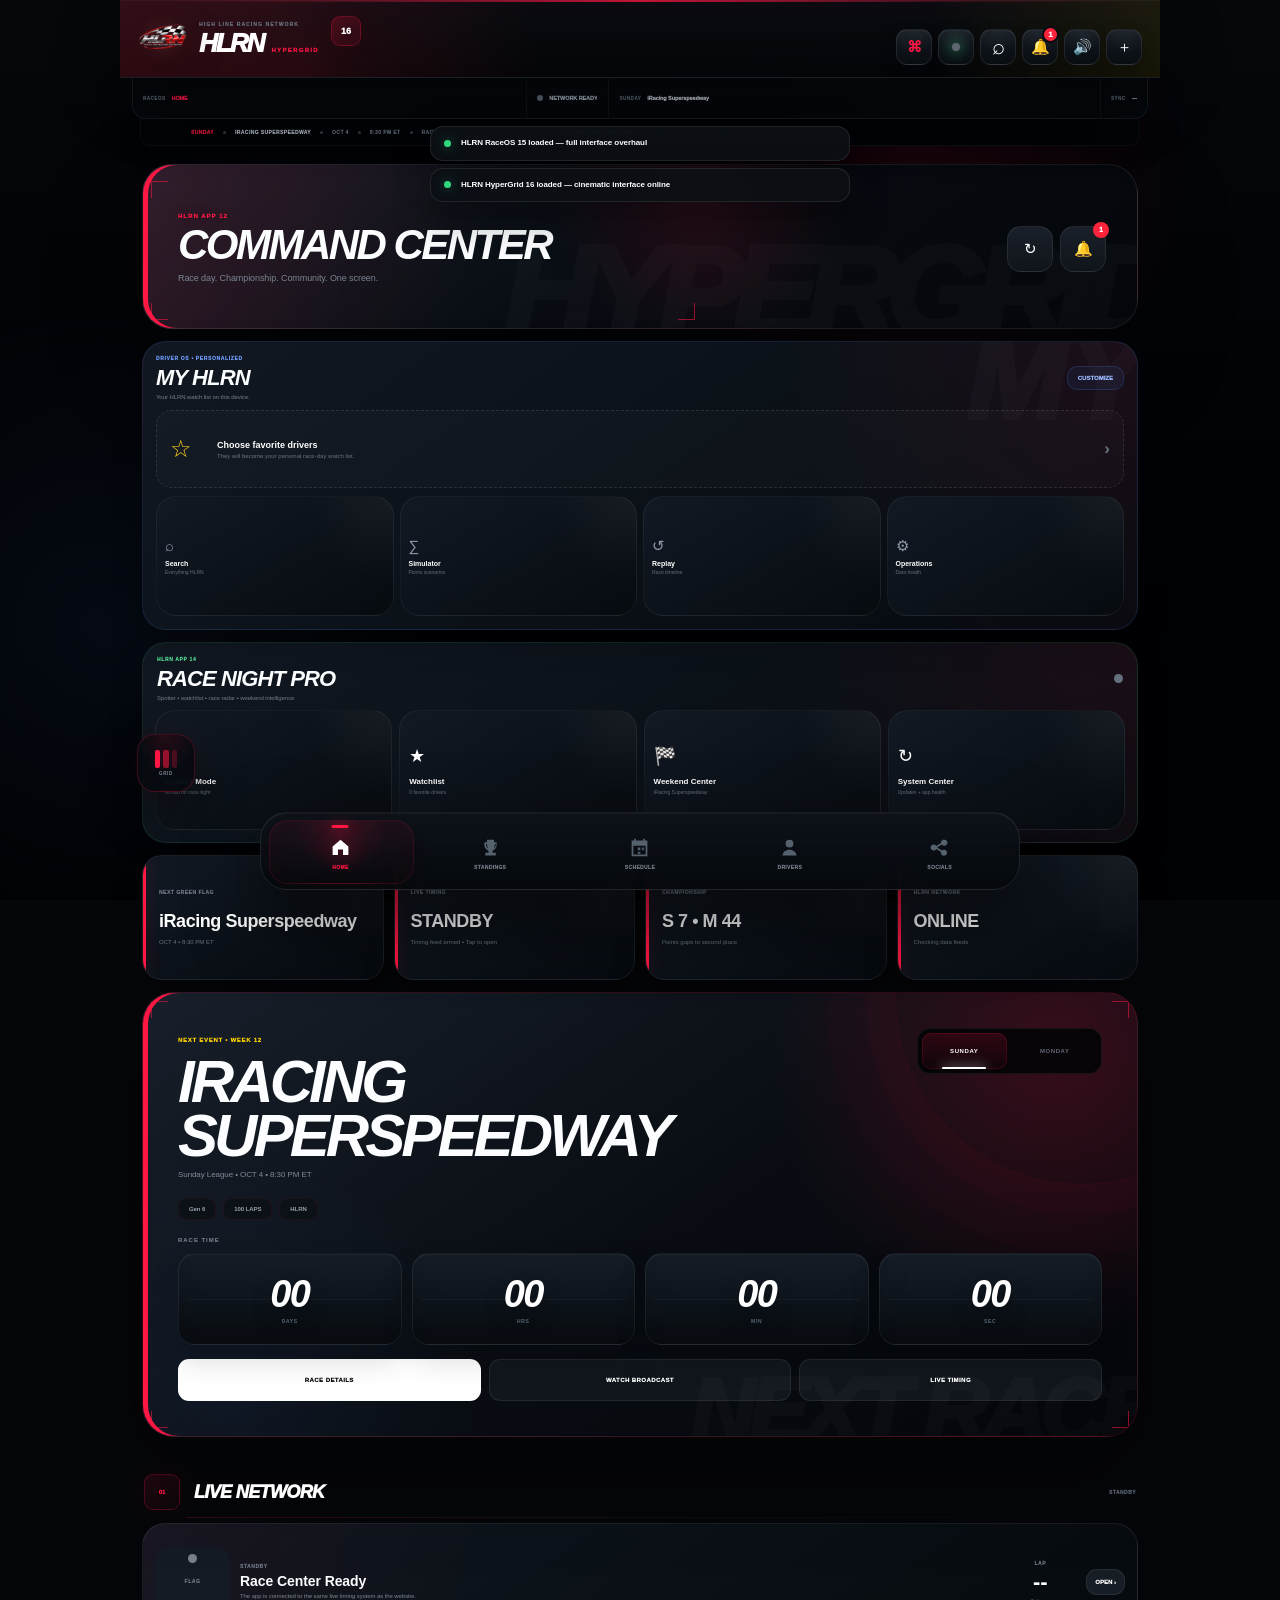
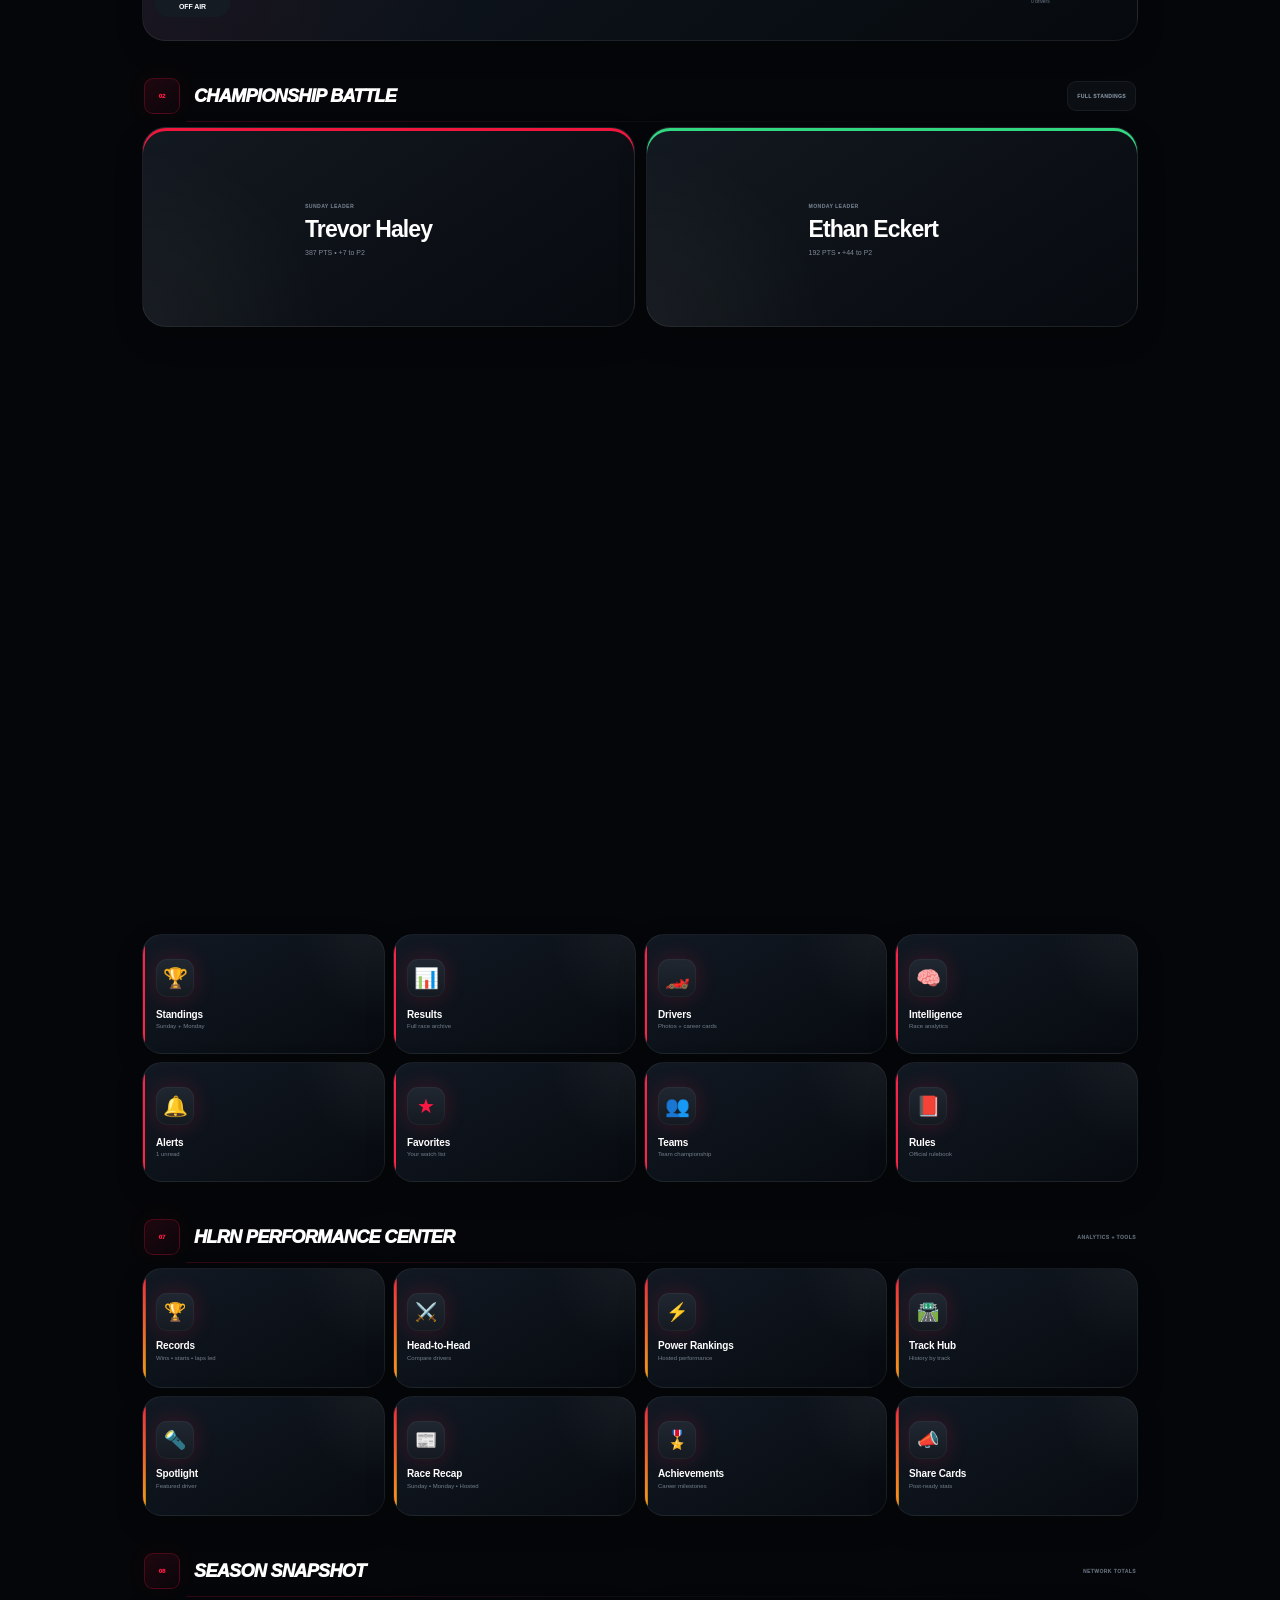
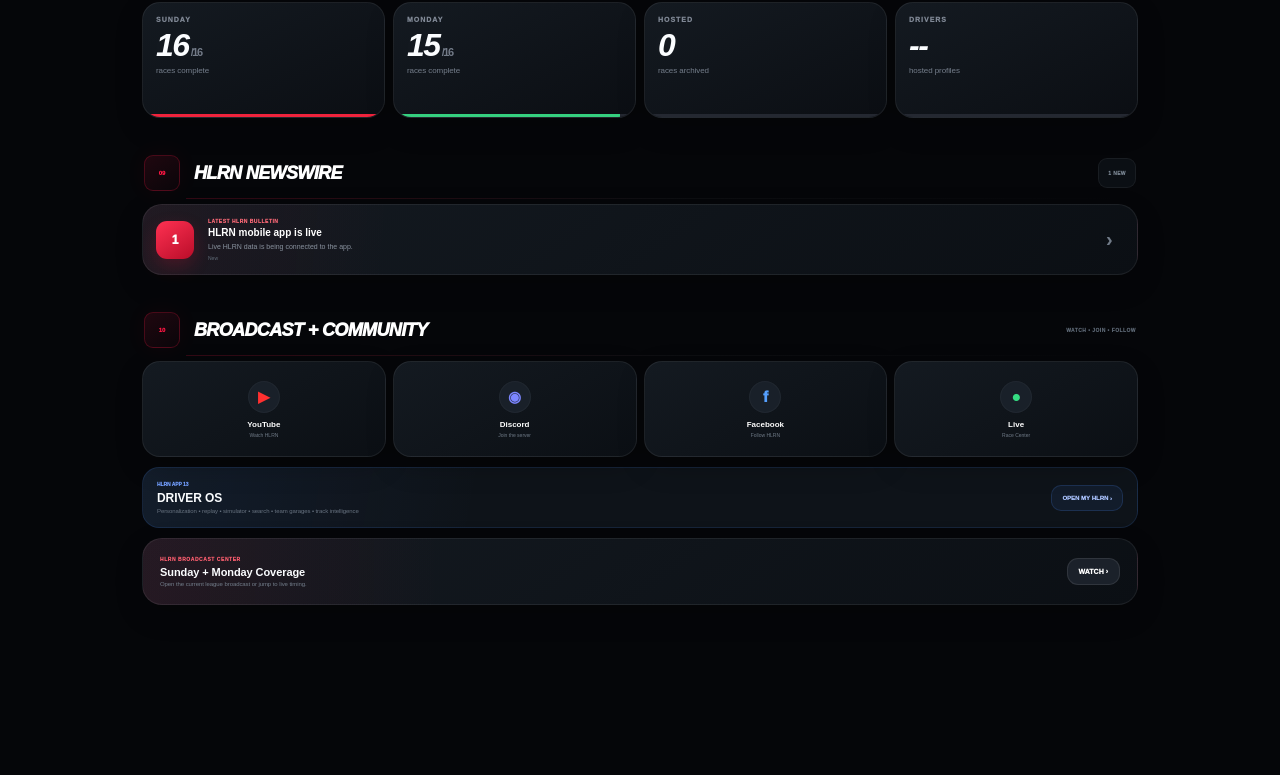
==== commit d1a71a4f: "Release HLRN HyperGrid 16" ====
--- a/index.html
+++ b/index.html
@@ -3,23 +3,24 @@
 <head>
   <meta charset="UTF-8" />
   <meta name="viewport" content="width=device-width, initial-scale=1.0, viewport-fit=cover" />
-  <meta name="theme-color" content="#030406" />
+  <meta name="theme-color" content="#010205" />
   <meta name="description" content="High Line Racing Network league app" />
   <link rel="manifest" href="manifest.json" />
   <link rel="apple-touch-icon" sizes="180x180" href="apple-touch-icon.png" />
   <meta name="apple-mobile-web-app-capable" content="yes" />
   <meta name="apple-mobile-web-app-status-bar-style" content="black-translucent" />
   <meta name="apple-mobile-web-app-title" content="HLRN" />
-  <link rel="stylesheet" href="style.css?v=15.0.0" />
-  <link rel="stylesheet" href="app13.css?v=15.0.0" />
-  <link rel="stylesheet" href="app14.css?v=15.0.0" />
-  <link rel="stylesheet" href="app15.css?v=15.0.0" />
+  <link rel="stylesheet" href="style.css?v=16.0.0" />
+  <link rel="stylesheet" href="app13.css?v=16.0.0" />
+  <link rel="stylesheet" href="app14.css?v=16.0.0" />
+  <link rel="stylesheet" href="app15.css?v=16.0.0" />
+  <link rel="stylesheet" href="app16.css?v=16.0.0" />
   <title>HLRN</title>
 </head>
 <body><div class="ambient-checkers" aria-hidden="true"></div>
   <div class="app-shell">
     <header class="topbar"><div class="topbar-glow" aria-hidden="true"></div>
-      <div class="top-brand"><img src="hlrn-logo-4k.png" alt="HLRN"><div><div class="eyebrow">HIGH LINE RACING NETWORK</div><h1>HLRN <em>RACEOS</em></h1></div><span class="top-edition">15</span></div>
+      <div class="top-brand"><img src="hlrn-logo-4k.png" alt="HLRN"><div><div class="eyebrow">HIGH LINE RACING NETWORK</div><h1>HLRN <em>HYPERGRID</em></h1></div><span class="top-edition">16</span></div>
       <div class="top-actions"><div class="top-network-pill"><span class="top-live-dot" aria-hidden="true"></span><b>NETWORK READY</b></div><button class="icon-btn notification-quick" id="notificationQuickBtn" onclick="openFeature('notifications')" aria-label="Open notifications">🔔<i id="notificationQuickBadge" hidden></i></button><button class="icon-btn sound-toggle" id="soundToggleBtn" onclick="toggleHLRNSound()" aria-label="Turn sound effects off">🔊</button><button class="icon-btn" id="installBtn" hidden aria-label="Install app">＋</button></div>
     </header>
 
@@ -45,11 +46,12 @@
     </nav>
   </div>
 
-  <script src="rules-data.js?v=15.0.0"></script>
-<script src="standings-driver-photos.js?v=15.0.0"></script>
-<script src="app.js?v=15.0.0"></script>
-<script src="app13.js?v=15.0.0"></script>
-<script src="app14.js?v=15.0.0"></script>
-<script src="app15.js?v=15.0.0"></script>
+  <script src="rules-data.js?v=16.0.0"></script>
+<script src="standings-driver-photos.js?v=16.0.0"></script>
+<script src="app.js?v=16.0.0"></script>
+<script src="app13.js?v=16.0.0"></script>
+<script src="app14.js?v=16.0.0"></script>
+<script src="app15.js?v=16.0.0"></script>
+<script src="app16.js?v=16.0.0"></script>
 </body>
 </html>
--- a/app16.css
+++ b/app16.css
@@ -0,0 +1,1739 @@
+/* =========================================================
+   HLRN APP 16 — HYPERGRID
+   Cinematic broadcast interface layer
+   ========================================================= */
+
+:root{
+  --hg-bg:#010205;
+  --hg-void:#000103;
+  --hg-panel:#080b10;
+  --hg-panel-hi:#111720;
+  --hg-edge:rgba(255,255,255,.075);
+  --hg-edge-hi:rgba(255,255,255,.145);
+  --hg-text:#fbfdff;
+  --hg-soft:#aab4c1;
+  --hg-muted:#687482;
+  --hg-red:#ff1744;
+  --hg-red-rgb:255,23,68;
+  --hg-green:#29e58b;
+  --hg-green-rgb:41,229,139;
+  --hg-yellow:#ffd429;
+  --hg-yellow-rgb:255,212,41;
+  --hg-blue:#4c8dff;
+  --hg-purple:#9a6cff;
+  --hg-accent:var(--hg-red);
+  --hg-accent-rgb:var(--hg-red-rgb);
+  --hg-x:72%;
+  --hg-y:18%;
+  --hg-tilt-x:0;
+  --hg-tilt-y:0;
+  --hg-radius:24px;
+  --hg-radius-sm:15px;
+  --hg-shadow:0 30px 80px rgba(0,0,0,.48);
+  --hg-shadow-soft:0 15px 40px rgba(0,0,0,.30);
+}
+body[data-hg-league="monday"]{
+  --hg-accent:var(--hg-green);
+  --hg-accent-rgb:var(--hg-green-rgb);
+}
+body[data-hg-league="hosted"]{
+  --hg-accent:var(--hg-yellow);
+  --hg-accent-rgb:var(--hg-yellow-rgb);
+}
+body[data-hg-flag="green"]{
+  --hg-live-flag:#29e58b;
+  --hg-live-flag-rgb:41,229,139;
+}
+body[data-hg-flag="yellow"]{
+  --hg-live-flag:#ffd429;
+  --hg-live-flag-rgb:255,212,41;
+}
+body[data-hg-flag="red"]{
+  --hg-live-flag:#ff1744;
+  --hg-live-flag-rgb:255,23,68;
+}
+body[data-hg-flag="checkered"],
+body[data-hg-flag="white"]{
+  --hg-live-flag:#ffffff;
+  --hg-live-flag-rgb:255,255,255;
+}
+body[data-hg-flag="live"],
+body[data-hg-flag="off"]{
+  --hg-live-flag:var(--hg-accent);
+  --hg-live-flag-rgb:var(--hg-accent-rgb);
+}
+
+html[data-hypergrid="16"]{
+  background:#010205;
+  color-scheme:dark;
+}
+html[data-hypergrid="16"] body{
+  min-height:100vh;
+  color:var(--hg-text);
+  background:
+    radial-gradient(circle at var(--hg-x) var(--hg-y),rgba(var(--hg-accent-rgb),.095),transparent 23%),
+    radial-gradient(circle at 8% 70%,rgba(76,141,255,.06),transparent 24%),
+    linear-gradient(180deg,#05070b 0%,#010205 50%,#000103 100%)!important;
+  background-attachment:fixed!important;
+}
+html[data-hypergrid="16"] body.hg-palette-open{
+  overflow:hidden;
+}
+
+/* global scene */
+.hg-scene{
+  position:fixed;
+  inset:0;
+  z-index:-2;
+  pointer-events:none;
+  overflow:hidden;
+  perspective:900px;
+}
+.hg-scene:before{
+  content:"";
+  position:absolute;
+  left:50%;
+  bottom:-58vh;
+  width:150vw;
+  height:110vh;
+  transform:translateX(-50%) rotateX(68deg);
+  transform-origin:center bottom;
+  background-image:
+    linear-gradient(rgba(255,255,255,.026) 1px,transparent 1px),
+    linear-gradient(90deg,rgba(255,255,255,.026) 1px,transparent 1px);
+  background-size:54px 54px;
+  opacity:.32;
+  mask-image:linear-gradient(to top,#000,transparent 82%);
+}
+.hg-scene:after{
+  content:"";
+  position:absolute;
+  inset:0;
+  background:
+    linear-gradient(90deg,transparent 0 48%,rgba(255,255,255,.011) 48% 52%,transparent 52%),
+    repeating-linear-gradient(180deg,transparent 0 3px,rgba(255,255,255,.008) 3px 4px);
+  opacity:.35;
+  mix-blend-mode:screen;
+}
+.hg-beam{
+  position:absolute;
+  display:block;
+  width:50vw;
+  height:3px;
+  filter:blur(1px);
+  opacity:.11;
+  background:linear-gradient(90deg,transparent,var(--hg-accent),transparent);
+  transform-origin:left center;
+}
+.hg-beam.a{left:-12vw;top:19%;transform:rotate(-19deg)}
+.hg-beam.b{right:-18vw;top:45%;transform:rotate(15deg)}
+.hg-beam.c{left:24vw;bottom:16%;transform:rotate(-7deg);opacity:.06}
+.hg-noise{
+  position:absolute;
+  inset:0;
+  opacity:.055;
+  background-image:url("data:image/svg+xml,%3Csvg viewBox='0 0 220 220' xmlns='http://www.w3.org/2000/svg'%3E%3Cfilter id='n'%3E%3CfeTurbulence type='fractalNoise' baseFrequency='.88' numOctaves='3' stitchTiles='stitch'/%3E%3C/filter%3E%3Crect width='100%25' height='100%25' filter='url(%23n)' opacity='.34'/%3E%3C/svg%3E");
+  mix-blend-mode:soft-light;
+}
+
+/* page entry */
+html[data-hypergrid="16"] #app.hg-page-enter{
+  animation:hgPageIn .38s cubic-bezier(.2,.8,.2,1) both;
+}
+@keyframes hgPageIn{
+  from{opacity:.45;transform:translateY(8px) scale(.996);filter:blur(2px)}
+  to{opacity:1;transform:none;filter:none}
+}
+
+/* =========================================================
+   GLOBAL HEADER + TICKER
+   ========================================================= */
+html[data-hypergrid="16"] .topbar{
+  min-height:78px!important;
+  border-bottom:1px solid rgba(255,255,255,.08)!important;
+  background:
+    linear-gradient(180deg,rgba(9,12,17,.96),rgba(3,5,8,.91))!important;
+  box-shadow:
+    0 20px 60px rgba(0,0,0,.38),
+    inset 0 1px rgba(255,255,255,.035)!important;
+}
+html[data-hypergrid="16"] .topbar:before{
+  height:2px!important;
+  opacity:.75!important;
+  background:
+    linear-gradient(90deg,transparent 1%,rgba(var(--hg-accent-rgb),.22) 18%,var(--hg-accent) 50%,rgba(var(--hg-accent-rgb),.22) 82%,transparent 99%)!important;
+  box-shadow:0 0 20px rgba(var(--hg-accent-rgb),.28);
+}
+html[data-hypergrid="16"] .top-brand img{
+  width:50px!important;
+  height:50px!important;
+  filter:
+    drop-shadow(0 12px 20px rgba(0,0,0,.48))
+    drop-shadow(0 0 14px rgba(var(--hg-accent-rgb),.08))!important;
+}
+html[data-hypergrid="16"] .top-brand h1{
+  font-size:26px!important;
+  letter-spacing:-.075em!important;
+}
+html[data-hypergrid="16"] .top-brand h1 em{
+  color:var(--hg-accent)!important;
+  letter-spacing:.22em!important;
+}
+html[data-hypergrid="16"] .top-edition{
+  width:30px!important;height:30px!important;
+  border-color:rgba(var(--hg-accent-rgb),.28)!important;
+  background:
+    linear-gradient(145deg,rgba(var(--hg-accent-rgb),.18),rgba(var(--hg-accent-rgb),.04))!important;
+  box-shadow:
+    inset 0 0 18px rgba(var(--hg-accent-rgb),.07),
+    0 0 24px rgba(var(--hg-accent-rgb),.05)!important;
+}
+html[data-hypergrid="16"] .icon-btn,
+html[data-hypergrid="16"] .top-network-pill{
+  border-color:rgba(255,255,255,.085)!important;
+  background:
+    radial-gradient(circle at 50% 0,rgba(255,255,255,.05),transparent 60%),
+    linear-gradient(180deg,#151b23,#090d12)!important;
+}
+html[data-hypergrid="16"] .icon-btn:hover{
+  border-color:rgba(var(--hg-accent-rgb),.22)!important;
+  box-shadow:0 0 0 1px rgba(var(--hg-accent-rgb),.035),0 10px 25px rgba(0,0,0,.23)!important;
+}
+.hg-grid-top span{
+  color:var(--hg-accent);
+  font-size:15px;
+  font-weight:900;
+}
+
+/* existing RaceOS rail, upgraded */
+html[data-hypergrid="16"] .r15-rail{
+  top:78px!important;
+  min-height:40px!important;
+  border-color:rgba(255,255,255,.07)!important;
+  background:rgba(5,8,12,.93)!important;
+  box-shadow:0 15px 35px rgba(0,0,0,.25)!important;
+}
+html[data-hypergrid="16"] .r15-rail>div{min-height:40px!important}
+html[data-hypergrid="16"] .r15-rail-view strong{
+  color:var(--hg-accent)!important;
+}
+html[data-hypergrid="16"] .r15-rail-live.active i{
+  background:var(--hg-live-flag)!important;
+  box-shadow:0 0 0 5px rgba(var(--hg-live-flag-rgb),.08),0 0 14px rgba(var(--hg-live-flag-rgb),.65)!important;
+}
+html[data-hypergrid="16"] .r15-rail-live.active span{color:var(--hg-live-flag)!important}
+
+/* hyper ticker */
+.hg-ticker{
+  position:sticky;
+  top:118px;
+  z-index:2147481400;
+  height:27px;
+  display:flex;
+  align-items:center;
+  overflow:hidden;
+  margin:0 20px;
+  border:1px solid rgba(255,255,255,.045);
+  border-top:0;
+  border-radius:0 0 11px 11px;
+  background:rgba(3,5,8,.92);
+  backdrop-filter:blur(18px);
+  color:#687482;
+  box-shadow:0 9px 24px rgba(0,0,0,.17);
+}
+.hg-ticker:before{
+  content:"";
+  position:absolute;
+  z-index:3;
+  left:0;top:0;bottom:0;
+  width:45px;
+  background:linear-gradient(90deg,#030508,transparent);
+}
+.hg-ticker:after{
+  content:"";
+  position:absolute;
+  z-index:3;
+  right:0;top:0;bottom:0;
+  width:45px;
+  background:linear-gradient(270deg,#030508,transparent);
+}
+.hg-ticker-track{
+  flex:0 0 auto;
+  display:flex;
+  align-items:center;
+  gap:9px;
+  min-width:max-content;
+  padding-left:50px;
+  animation:hgTicker 26s linear infinite;
+}
+.hg-ticker:hover .hg-ticker-track{animation-play-state:paused}
+.hg-ticker-track.clone{padding-left:36px}
+.hg-ticker b,.hg-ticker strong,.hg-ticker span{
+  white-space:nowrap;
+  font-size:5px;
+  line-height:1;
+  font-weight:1000;
+  letter-spacing:.08em;
+  text-transform:uppercase;
+}
+.hg-ticker b{
+  color:var(--hg-accent);
+}
+.hg-ticker b.live{color:var(--hg-live-flag)}
+.hg-ticker strong{color:#b8c2ce}
+.hg-ticker span{color:#64707d}
+.hg-ticker i{
+  width:3px;height:3px;
+  border-radius:50%;
+  background:#343c47;
+}
+.hg-ticker.live{
+  border-color:rgba(var(--hg-live-flag-rgb),.10);
+}
+@keyframes hgTicker{
+  from{transform:translateX(0)}
+  to{transform:translateX(-100%)}
+}
+
+/* =========================================================
+   CINEMATIC SURFACES
+   ========================================================= */
+.hg-surface{
+  position:relative!important;
+  overflow:hidden!important;
+  isolation:isolate;
+}
+.hg-surface:after{
+  content:"";
+  position:absolute;
+  z-index:-1;
+  inset:-60% 35% 55% -35%;
+  pointer-events:none;
+  background:linear-gradient(110deg,transparent,rgba(255,255,255,.025),transparent);
+  transform:translateX(-70%) rotate(10deg);
+  transition:transform .65s cubic-bezier(.2,.8,.2,1);
+}
+.hg-surface:hover:after{
+  transform:translateX(160%) rotate(10deg);
+}
+html[data-hypergrid="16"] .hg-surface:hover{
+  border-color:rgba(var(--hg-accent-rgb),.17)!important;
+  box-shadow:
+    var(--hg-shadow-soft),
+    inset 0 1px rgba(255,255,255,.025)!important;
+}
+.hg-driver-image{
+  filter:
+    drop-shadow(0 16px 20px rgba(0,0,0,.50))
+    drop-shadow(0 0 14px rgba(var(--hg-accent-rgb),.035));
+}
+.hg-data-number{
+  font-variant-numeric:tabular-nums;
+  letter-spacing:-.045em!important;
+  text-shadow:0 8px 22px rgba(0,0,0,.30);
+}
+
+/* hero corner targeting */
+.hg-corners{
+  position:absolute!important;
+  inset:0!important;
+  z-index:10!important;
+  pointer-events:none!important;
+}
+.hg-corners i{
+  position:absolute;
+  width:17px;height:17px;
+  opacity:.55;
+}
+.hg-corners i:nth-child(1){
+  left:8px;top:8px;
+  border-left:1px solid var(--hg-accent);
+  border-top:1px solid var(--hg-accent);
+}
+.hg-corners i:nth-child(2){
+  right:8px;top:8px;
+  border-right:1px solid var(--hg-accent);
+  border-top:1px solid var(--hg-accent);
+}
+.hg-corners i:nth-child(3){
+  left:8px;bottom:8px;
+  border-left:1px solid var(--hg-accent);
+  border-bottom:1px solid var(--hg-accent);
+}
+.hg-corners i:nth-child(4){
+  right:8px;bottom:8px;
+  border-right:1px solid var(--hg-accent);
+  border-bottom:1px solid var(--hg-accent);
+}
+
+/* =========================================================
+   COMMAND CENTER — BIGGER AND MORE CINEMATIC
+   ========================================================= */
+html[data-hypergrid="16"] .cc-topline.r15-command-hero{
+  min-height:165px!important;
+  padding:31px 31px 27px 35px!important;
+  border-radius:30px!important;
+  background:
+    radial-gradient(circle at calc(var(--hg-x) - 16%) calc(var(--hg-y) + 2%),rgba(var(--hg-accent-rgb),.13),transparent 26%),
+    linear-gradient(110deg,rgba(var(--hg-accent-rgb),.12),transparent 35%),
+    linear-gradient(145deg,#171e28 0%,#080c12 50%,#03060a 100%)!important;
+  box-shadow:
+    inset 5px 0 var(--hg-accent),
+    0 34px 90px rgba(0,0,0,.42),
+    0 0 60px rgba(var(--hg-accent-rgb),.025)!important;
+}
+html[data-hypergrid="16"] .cc-topline.r15-command-hero:before{
+  content:"HYPERGRID"!important;
+  right:-22px!important;
+  bottom:-39px!important;
+  font-size:128px!important;
+  opacity:.024!important;
+}
+html[data-hypergrid="16"] .cc-topline.r15-command-hero:after{
+  display:none!important;
+}
+html[data-hypergrid="16"] .cc-topline small{
+  color:var(--hg-accent)!important;
+  text-shadow:0 0 18px rgba(var(--hg-accent-rgb),.28);
+}
+html[data-hypergrid="16"] .cc-topline strong{
+  font-size:42px!important;
+  line-height:.88!important;
+  text-transform:uppercase!important;
+}
+html[data-hypergrid="16"] .cc-topline span{
+  max-width:560px;
+  font-size:9px!important;
+  line-height:1.4!important;
+}
+html[data-hypergrid="16"] .cc-topline-actions button{
+  width:46px!important;
+  height:46px!important;
+  border-radius:14px!important;
+}
+
+html[data-hypergrid="16"] .cc-status-grid{
+  gap:10px!important;
+  margin-top:12px!important;
+}
+html[data-hypergrid="16"] .cc-status-card{
+  min-height:125px!important;
+  padding:16px!important;
+  border-radius:20px!important;
+  background:
+    radial-gradient(circle at 100% 0,rgba(255,255,255,.045),transparent 34%),
+    linear-gradient(150deg,#121923,#070b10)!important;
+}
+html[data-hypergrid="16"] .cc-status-card strong{
+  margin-top:17px!important;
+  font-size:18px!important;
+}
+html[data-hypergrid="16"] .cc-status-card:before{
+  background:var(--hg-accent)!important;
+  box-shadow:0 0 16px rgba(var(--hg-accent-rgb),.25);
+}
+
+html[data-hypergrid="16"] .cc-race-panel.r15-race-hero{
+  min-height:345px!important;
+  padding:35px!important;
+  border-radius:32px!important;
+  background:
+    radial-gradient(circle at 92% 14%,rgba(var(--hg-accent-rgb),.19),transparent 29%),
+    radial-gradient(circle at 9% 92%,rgba(76,141,255,.055),transparent 25%),
+    linear-gradient(145deg,#181f2a 0%,#090d13 52%,#030509 100%)!important;
+  box-shadow:
+    inset 5px 0 var(--hg-accent),
+    0 36px 90px rgba(0,0,0,.44)!important;
+}
+html[data-hypergrid="16"] .cc-race-panel.r15-race-hero:before{
+  content:"";
+  position:absolute;
+  width:370px;height:370px;
+  right:-130px;top:-180px;
+  border:1px solid rgba(var(--hg-accent-rgb),.08);
+  border-radius:50%;
+  box-shadow:
+    0 0 0 30px rgba(var(--hg-accent-rgb),.025),
+    0 0 0 70px rgba(var(--hg-accent-rgb),.012);
+}
+html[data-hypergrid="16"] .cc-race-panel-head h2{
+  font-size:clamp(39px,7vw,60px)!important;
+}
+html[data-hypergrid="16"] .home-league-switch{
+  background:rgba(2,4,7,.82)!important;
+  box-shadow:inset 0 0 26px rgba(0,0,0,.30)!important;
+}
+html[data-hypergrid="16"] .home-league-switch button.active{
+  background:
+    linear-gradient(180deg,rgba(var(--hg-accent-rgb),.16),rgba(var(--hg-accent-rgb),.045))!important;
+  color:#fff!important;
+  box-shadow:inset 0 0 0 1px rgba(var(--hg-accent-rgb),.16)!important;
+}
+html[data-hypergrid="16"] .countdown{
+  gap:10px!important;
+  perspective:800px;
+}
+html[data-hypergrid="16"] .countdown>div{
+  min-height:92px!important;
+  position:relative;
+  overflow:hidden;
+  border-radius:17px!important;
+  background:
+    linear-gradient(180deg,#151d27,#080c11)!important;
+  box-shadow:
+    inset 0 1px rgba(255,255,255,.035),
+    inset 0 -18px 30px rgba(0,0,0,.13),
+    0 14px 30px rgba(0,0,0,.16)!important;
+}
+html[data-hypergrid="16"] .countdown>div:after{
+  content:"";
+  position:absolute;
+  left:8px;right:8px;top:50%;
+  height:1px;
+  background:rgba(255,255,255,.035);
+}
+html[data-hypergrid="16"] .countdown strong{
+  font-size:38px!important;
+  color:#fff!important;
+}
+html[data-hypergrid="16"] .countdown small{
+  color:#596675!important;
+  letter-spacing:.14em!important;
+}
+html[data-hypergrid="16"] .cc-race-meta span{
+  border-color:rgba(var(--hg-accent-rgb),.08)!important;
+}
+
+html[data-hypergrid="16"] .cc-live-race.r15-live-block{
+  min-height:118px!important;
+  border-radius:23px!important;
+  background:
+    linear-gradient(100deg,rgba(var(--hg-live-flag-rgb),.045),transparent 34%),
+    linear-gradient(145deg,#101720,#060a0e)!important;
+}
+html[data-hypergrid="16"] .cc-live-race.is-live{
+  border-color:rgba(var(--hg-live-flag-rgb),.20)!important;
+  box-shadow:
+    inset 4px 0 var(--hg-live-flag),
+    0 0 48px rgba(var(--hg-live-flag-rgb),.06)!important;
+}
+
+html[data-hypergrid="16"] .cc-championship-grid{
+  gap:11px!important;
+}
+html[data-hypergrid="16"] .cc-championship-card{
+  min-height:195px!important;
+  grid-template-columns:145px minmax(0,1fr)!important;
+  border-radius:24px!important;
+}
+html[data-hypergrid="16"] .cc-leader-photo-wrap{
+  width:140px!important;height:184px!important;
+}
+html[data-hypergrid="16"] .cc-championship-card strong{
+  font-size:23px!important;
+  letter-spacing:-.04em!important;
+}
+html[data-hypergrid="16"] .cc-winners{
+  gap:11px!important;
+}
+html[data-hypergrid="16"] .cc-winner-card{
+  min-height:270px!important;
+  border-radius:24px!important;
+}
+html[data-hypergrid="16"] .cc-winner-main{
+  min-height:270px!important;
+}
+html[data-hypergrid="16"] .cc-winner-photo-wrap{
+  height:176px!important;
+}
+html[data-hypergrid="16"] .cc-winner-photo{
+  max-width:170px!important;
+}
+html[data-hypergrid="16"] .cc-winner-main strong{
+  font-size:17px!important;
+}
+html[data-hypergrid="16"] .cc-winner-card:hover .cc-winner-photo{
+  transform:scale(1.035) translateY(-2px);
+}
+html[data-hypergrid="16"] .cc-winner-photo{
+  transition:transform .26s cubic-bezier(.2,.8,.2,1);
+}
+
+/* quick systems */
+html[data-hypergrid="16"] .cc-quick-grid button,
+html[data-hypergrid="16"] .feature-launchpad button,
+html[data-hypergrid="16"] .rnp-home-tools button,
+html[data-hypergrid="16"] .os-myhlrn-foot button{
+  min-height:120px!important;
+  border-radius:20px!important;
+  background:
+    radial-gradient(circle at 100% 0,rgba(255,255,255,.045),transparent 32%),
+    linear-gradient(150deg,#121923,#070b10)!important;
+}
+html[data-hypergrid="16"] .cc-quick-grid button:hover,
+html[data-hypergrid="16"] .feature-launchpad button:hover,
+html[data-hypergrid="16"] .rnp-home-tools button:hover{
+  transform:translateY(-3px)!important;
+}
+html[data-hypergrid="16"] .cc-quick-grid button>span,
+html[data-hypergrid="16"] .feature-launchpad button>span{
+  color:var(--hg-accent)!important;
+  filter:drop-shadow(0 0 10px rgba(var(--hg-accent-rgb),.18));
+}
+
+/* =========================================================
+   PREMIUM PAGE HEROES
+   ========================================================= */
+html[data-hypergrid="16"] .premium-page-head,
+html[data-hypergrid="16"] .feature-hero-shell{
+  min-height:175px!important;
+  border-radius:29px!important;
+  background:
+    radial-gradient(circle at calc(var(--hg-x) - 10%) var(--hg-y),rgba(var(--hg-accent-rgb),.12),transparent 25%),
+    linear-gradient(110deg,rgba(var(--hg-accent-rgb),.10),transparent 33%),
+    linear-gradient(145deg,#171e28,#070b10)!important;
+  box-shadow:
+    inset 5px 0 var(--hg-accent),
+    0 32px 85px rgba(0,0,0,.40)!important;
+}
+html[data-hypergrid="16"] .premium-page-head:before{
+  display:none!important;
+}
+html[data-hypergrid="16"] .premium-page-head:after{
+  content:"HYPERGRID"!important;
+  font-size:130px!important;
+  bottom:-42px!important;
+  right:-20px!important;
+  opacity:.02!important;
+}
+html[data-hypergrid="16"] .page-title{
+  font-size:clamp(42px,8vw,68px)!important;
+}
+html[data-hypergrid="16"] .page-sub{
+  max-width:600px;
+  font-size:9px!important;
+}
+html[data-hypergrid="16"] .r15-page-code{
+  border-color:rgba(var(--hg-accent-rgb),.10)!important;
+  background:rgba(0,0,0,.28)!important;
+  color:#778493!important;
+}
+
+/* section heads as broadcast chapter markers */
+html[data-hypergrid="16"] .section-head{
+  min-height:38px!important;
+  margin-top:36px!important;
+  padding-left:50px!important;
+}
+html[data-hypergrid="16"] .section-head:before{
+  width:34px!important;height:34px!important;
+  border-color:rgba(var(--hg-accent-rgb),.24)!important;
+  background:
+    linear-gradient(145deg,rgba(var(--hg-accent-rgb),.11),rgba(var(--hg-accent-rgb),.025))!important;
+  color:var(--hg-accent)!important;
+  box-shadow:0 0 22px rgba(var(--hg-accent-rgb),.05)!important;
+}
+html[data-hypergrid="16"] .section-head:after{
+  content:"";
+  position:absolute;
+  left:42px;right:0;bottom:-7px;
+  height:1px;
+  background:linear-gradient(90deg,rgba(var(--hg-accent-rgb),.18),rgba(255,255,255,.035),transparent);
+}
+html[data-hypergrid="16"] .section-head h3{
+  font-size:18px!important;
+}
+
+/* =========================================================
+   STANDINGS — PODIUM STAGE
+   ========================================================= */
+html[data-hypergrid="16"] .podium-grid{
+  gap:12px!important;
+  padding-top:13px!important;
+  perspective:1000px;
+}
+html[data-hypergrid="16"] .podium-card{
+  min-height:285px!important;
+  border-radius:25px!important;
+  background:
+    radial-gradient(circle at 50% 35%,rgba(255,255,255,.055),transparent 31%),
+    linear-gradient(180deg,#151c25,#070b10)!important;
+}
+html[data-hypergrid="16"] .podium-card.place-1{
+  min-height:315px!important;
+  transform:translateY(-13px) scale(1.018)!important;
+  box-shadow:
+    inset 0 4px var(--hg-accent),
+    0 30px 70px rgba(0,0,0,.38),
+    0 0 38px rgba(var(--hg-accent-rgb),.04)!important;
+}
+html[data-hypergrid="16"] .podium-driver-photo-wrap{
+  width:125px!important;height:160px!important;
+}
+html[data-hypergrid="16"] .place-1 .podium-driver-photo-wrap{
+  width:146px!important;height:185px!important;
+}
+html[data-hypergrid="16"] .podium-card:hover .podium-driver-photo{
+  transform:scale(1.04) translateY(-2px);
+}
+html[data-hypergrid="16"] .podium-driver-photo{
+  transition:transform .25s ease;
+}
+html[data-hypergrid="16"] .podium-driver-link{
+  font-size:15px!important;
+}
+html[data-hypergrid="16"] .championship-meter{
+  min-height:120px!important;
+  border-radius:21px!important;
+  background:
+    linear-gradient(110deg,rgba(var(--hg-accent-rgb),.045),transparent 35%),
+    linear-gradient(145deg,#111821,#070b10)!important;
+}
+html[data-hypergrid="16"] .championship-meter strong{
+  font-size:35px!important;
+}
+html[data-hypergrid="16"] .standings-card{
+  border-radius:22px!important;
+  background:#060a0f!important;
+}
+html[data-hypergrid="16"] .table thead th{
+  top:145px!important;
+  height:43px!important;
+  background:rgba(4,7,11,.97)!important;
+}
+html[data-hypergrid="16"] .table tbody td{
+  min-height:75px!important;
+  padding:9px 14px!important;
+}
+html[data-hypergrid="16"] .standing-row.rank-1 td{
+  background:linear-gradient(90deg,rgba(var(--hg-accent-rgb),.045),transparent)!important;
+}
+html[data-hypergrid="16"] .standings-driver-photo-wrap{
+  width:57px!important;height:66px!important;
+}
+
+/* =========================================================
+   SCHEDULE — EVENT CARDS
+   ========================================================= */
+html[data-hypergrid="16"] .schedule-dashboard{
+  min-height:112px!important;
+  border-radius:20px!important;
+}
+html[data-hypergrid="16"] .schedule-list{
+  gap:10px!important;
+}
+html[data-hypergrid="16"] .schedule-card{
+  min-height:150px!important;
+  border-radius:21px!important;
+  background:
+    radial-gradient(circle at 100% 0,rgba(255,255,255,.045),transparent 34%),
+    linear-gradient(150deg,#111821,#060a0f)!important;
+}
+html[data-hypergrid="16"] .schedule-card.next{
+  min-height:185px!important;
+  border-color:rgba(var(--hg-accent-rgb),.22)!important;
+  background:
+    radial-gradient(circle at 90% 10%,rgba(var(--hg-accent-rgb),.11),transparent 30%),
+    linear-gradient(150deg,#151d27,#070b10)!important;
+  box-shadow:
+    inset 5px 0 var(--hg-accent),
+    0 27px 65px rgba(0,0,0,.34)!important;
+}
+html[data-hypergrid="16"] .schedule-race-no{
+  min-height:92px!important;
+  border-radius:15px!important;
+}
+html[data-hypergrid="16"] .schedule-race-no strong{
+  font-size:31px!important;
+}
+html[data-hypergrid="16"] .schedule-main h3{
+  font-size:22px!important;
+}
+html[data-hypergrid="16"] .schedule-card.next .schedule-main h3{
+  font-size:30px!important;
+}
+html[data-hypergrid="16"] .hosted-schedule-hero{
+  border-radius:28px!important;
+  padding:29px!important;
+}
+
+/* =========================================================
+   DRIVERS — VISUAL DIRECTORY
+   ========================================================= */
+html[data-hypergrid="16"] .driver-list-card.r15-driver-grid{
+  grid-template-columns:repeat(2,minmax(0,1fr))!important;
+  gap:10px!important;
+}
+html[data-hypergrid="16"] .driver-row{
+  min-height:128px!important;
+  grid-template-columns:88px minmax(0,1fr) 36px 20px!important;
+  border-radius:20px!important;
+  background:
+    radial-gradient(circle at 0 100%,rgba(var(--hg-accent-rgb),.035),transparent 35%),
+    linear-gradient(150deg,#111821,#060a0f)!important;
+}
+html[data-hypergrid="16"] .driver-row:before{
+  content:"";
+  position:absolute;
+  left:0;bottom:0;
+  width:3px;height:35%;
+  border-radius:0 3px 0 0;
+  background:var(--hg-accent);
+  opacity:.32;
+  transition:height .2s ease,opacity .2s ease;
+}
+html[data-hypergrid="16"] .driver-row:hover:before{
+  height:100%;
+  opacity:1;
+}
+html[data-hypergrid="16"] .driver-row-photo-wrap{
+  width:86px!important;height:119px!important;
+}
+html[data-hypergrid="16"] .driver-meta strong{
+  font-size:13px!important;
+}
+html[data-hypergrid="16"] .driver-meta small{
+  font-size:6px!important;
+}
+html[data-hypergrid="16"] .driver-row-favorite{
+  color:#596675!important;
+}
+html[data-hypergrid="16"] .driver-row-favorite.saved{
+  color:var(--hg-yellow)!important;
+  text-shadow:0 0 14px rgba(255,212,41,.30);
+}
+
+/* driver hero */
+html[data-hypergrid="16"] .driver-card-hero,
+html[data-hypergrid="16"] .driver-profile-hero{
+  min-height:295px!important;
+  border-radius:31px!important;
+  background:
+    radial-gradient(circle at 82% 10%,rgba(var(--hg-accent-rgb),.16),transparent 29%),
+    radial-gradient(circle at 12% 95%,rgba(76,141,255,.05),transparent 25%),
+    linear-gradient(145deg,#171f2a,#060a0f)!important;
+  box-shadow:
+    inset 5px 0 var(--hg-accent),
+    0 36px 90px rgba(0,0,0,.42)!important;
+}
+html[data-hypergrid="16"] .driver-card-has-photo{
+  grid-template-columns:105px 220px minmax(0,1fr) auto!important;
+  min-height:295px!important;
+  padding:15px 22px 0!important;
+}
+html[data-hypergrid="16"] .driver-card-photo-wrap{
+  width:215px!important;height:278px!important;
+}
+html[data-hypergrid="16"] .driver-card-number{
+  font-size:44px!important;
+  text-shadow:0 0 25px rgba(var(--hg-accent-rgb),.18);
+}
+html[data-hypergrid="16"] .driver-card-identity h2{
+  font-size:42px!important;
+  line-height:.89!important;
+}
+html[data-hypergrid="16"] .driver-card-identity p{
+  font-size:9px!important;
+}
+html[data-hypergrid="16"] .dc-intelligence{
+  min-height:102px!important;
+  border-radius:19px!important;
+  background:
+    linear-gradient(100deg,rgba(var(--hg-accent-rgb),.045),transparent 32%),
+    #0b1016!important;
+}
+html[data-hypergrid="16"] .dc-stat,
+html[data-hypergrid="16"] .career-stat{
+  min-height:102px!important;
+  border-radius:17px!important;
+}
+html[data-hypergrid="16"] .dc-stat strong,
+html[data-hypergrid="16"] .career-stat strong{
+  font-size:26px!important;
+}
+
+/* =========================================================
+   RESULTS — VICTORY LANE
+   ========================================================= */
+html[data-hypergrid="16"] .archive-race-chip{
+  min-width:188px!important;
+  min-height:94px!important;
+  border-radius:16px!important;
+}
+html[data-hypergrid="16"] .archive-race-chip.active{
+  background:
+    linear-gradient(110deg,rgba(var(--hg-accent-rgb),.075),transparent 45%),
+    #0d1218!important;
+}
+html[data-hypergrid="16"] .winner-spotlight{
+  min-height:220px!important;
+  grid-template-columns:185px minmax(0,1fr) auto 42px!important;
+  border-radius:28px!important;
+  background:
+    radial-gradient(circle at 88% 8%,rgba(var(--hg-accent-rgb),.16),transparent 29%),
+    linear-gradient(145deg,#151d27,#060a0f)!important;
+  box-shadow:
+    inset 5px 0 var(--hg-accent),
+    0 32px 78px rgba(0,0,0,.40)!important;
+}
+html[data-hypergrid="16"] .winner-spotlight:before{
+  content:"VICTORY LANE";
+  position:absolute;
+  right:-13px;bottom:-20px;
+  color:#fff;
+  opacity:.022;
+  font-size:73px;
+  font-weight:1000;
+  font-style:italic;
+  letter-spacing:-.08em;
+}
+html[data-hypergrid="16"] .winner-driver-photo-wrap{
+  width:180px!important;height:208px!important;
+}
+html[data-hypergrid="16"] .winner-spotlight>div:nth-child(2) strong{
+  font-size:34px!important;
+}
+html[data-hypergrid="16"] .winner-number{
+  font-size:38px!important;
+}
+html[data-hypergrid="16"] .archive-table{
+  gap:6px!important;
+  padding:8px!important;
+}
+html[data-hypergrid="16"] .archive-result-row{
+  min-height:80px!important;
+  grid-template-columns:49px 63px minmax(0,1fr) 53px!important;
+  border-radius:15px!important;
+}
+html[data-hypergrid="16"] .archive-result-row:first-child{
+  border-color:rgba(var(--hg-accent-rgb),.16)!important;
+  box-shadow:inset 3px 0 var(--hg-accent)!important;
+}
+html[data-hypergrid="16"] .result-driver-photo-wrap{
+  width:61px!important;height:72px!important;
+}
+
+/* =========================================================
+   LIVE RACE CENTER — BROADCAST WALL
+   ========================================================= */
+body[data-hg-view="live-center"]{
+  background:
+    radial-gradient(circle at var(--hg-x) var(--hg-y),rgba(var(--hg-live-flag-rgb),.115),transparent 23%),
+    linear-gradient(180deg,#04070a,#010205 60%)!important;
+}
+body.hg-flag-flash:after{
+  content:"";
+  position:fixed;
+  z-index:2147481000;
+  inset:0;
+  pointer-events:none;
+  border:2px solid rgba(var(--hg-live-flag-rgb),.50);
+  box-shadow:inset 0 0 80px rgba(var(--hg-live-flag-rgb),.08);
+  animation:hgFlagFlash .7s ease-out both;
+}
+@keyframes hgFlagFlash{
+  0%{opacity:1}
+  100%{opacity:0}
+}
+html[data-hypergrid="16"] .native-live-head.r15-live-hero{
+  min-height:245px!important;
+  padding:19px 25px 24px!important;
+  border-radius:31px!important;
+  background:
+    radial-gradient(circle at 93% 5%,rgba(var(--hg-live-flag-rgb),.14),transparent 28%),
+    linear-gradient(145deg,#161e28,#05090e)!important;
+  box-shadow:
+    inset 0 4px var(--hg-live-flag),
+    0 36px 90px rgba(0,0,0,.44),
+    0 0 55px rgba(var(--hg-live-flag-rgb),.04)!important;
+}
+html[data-hypergrid="16"] .native-live-title h2{
+  font-size:clamp(42px,8vw,68px)!important;
+}
+html[data-hypergrid="16"] .native-live-signal i{
+  background:var(--hg-live-flag)!important;
+  box-shadow:0 0 0 5px rgba(var(--hg-live-flag-rgb),.08),0 0 15px rgba(var(--hg-live-flag-rgb),.55)!important;
+}
+html[data-hypergrid="16"] .native-session-flow{
+  gap:7px!important;
+}
+html[data-hypergrid="16"] .native-session-flow>div{
+  min-height:49px!important;
+  background:#090e14!important;
+}
+html[data-hypergrid="16"] .native-live-scoreboard.r15-scoring-tower{
+  border-radius:20px!important;
+}
+html[data-hypergrid="16"] .native-live-scoreboard>div{
+  min-height:76px!important;
+  background:#090e14!important;
+}
+html[data-hypergrid="16"] .native-live-scoreboard strong{
+  font-size:16px!important;
+}
+html[data-hypergrid="16"] .native-score-flag{
+  box-shadow:inset 4px 0 var(--hg-live-flag)!important;
+}
+html[data-hypergrid="16"] .native-live-tabs{
+  top:145px!important;
+  border-radius:17px!important;
+  box-shadow:0 16px 35px rgba(0,0,0,.29)!important;
+}
+html[data-hypergrid="16"] .native-live-tabs button.active{
+  background:
+    linear-gradient(180deg,rgba(var(--hg-live-flag-rgb),.12),rgba(var(--hg-live-flag-rgb),.035))!important;
+  color:#fff!important;
+  box-shadow:inset 0 0 0 1px rgba(var(--hg-live-flag-rgb),.12)!important;
+}
+html[data-hypergrid="16"] .native-live-row{
+  min-height:92px!important;
+  grid-template-columns:58px 74px minmax(160px,1fr) 78px 85px 110px!important;
+  border-radius:17px!important;
+  background:
+    radial-gradient(circle at 0 50%,rgba(255,255,255,.025),transparent 20%),
+    #090e14!important;
+}
+html[data-hypergrid="16"] .native-live-row.leader{
+  border-color:rgba(var(--hg-accent-rgb),.15)!important;
+  box-shadow:inset 4px 0 var(--hg-accent)!important;
+}
+html[data-hypergrid="16"] .native-live-row.battle{
+  border-color:rgba(255,212,41,.22)!important;
+  box-shadow:inset 4px 0 var(--hg-yellow)!important;
+}
+html[data-hypergrid="16"] .nl-driver-photo-wrap{
+  width:72px!important;height:83px!important;
+}
+html[data-hypergrid="16"] .nl-pos strong{
+  font-size:19px!important;
+}
+html[data-hypergrid="16"] .nl-driver strong{
+  font-size:13px!important;
+}
+html[data-hypergrid="16"] .native-focus-hero{
+  min-height:270px!important;
+  grid-template-columns:220px minmax(0,1fr) 145px!important;
+  border-radius:28px!important;
+  background:
+    radial-gradient(circle at 92% 7%,rgba(var(--hg-live-flag-rgb),.13),transparent 28%),
+    linear-gradient(145deg,#161e28,#05090e)!important;
+}
+html[data-hypergrid="16"] .native-focus-photo-wrap{
+  width:215px!important;height:255px!important;
+}
+html[data-hypergrid="16"] .native-focus-copy h2{
+  font-size:40px!important;
+}
+html[data-hypergrid="16"] .native-focus-position strong{
+  font-size:48px!important;
+}
+html[data-hypergrid="16"] .native-focus-stats{
+  gap:8px!important;
+}
+html[data-hypergrid="16"] .native-focus-stats>div{
+  min-height:94px!important;
+  border-radius:16px!important;
+}
+html[data-hypergrid="16"] .native-focus-stats strong{
+  font-size:16px!important;
+}
+html[data-hypergrid="16"] .native-battle-card{
+  min-height:110px!important;
+  border-radius:18px!important;
+}
+html[data-hypergrid="16"] .native-fast-row{
+  min-height:76px!important;
+  border-radius:15px!important;
+}
+html[data-hypergrid="16"] .native-timeline{
+  border-radius:20px!important;
+}
+html[data-hypergrid="16"] .native-timeline article{
+  min-height:56px!important;
+}
+
+/* =========================================================
+   RACE NIGHT PRO + DRIVER OS
+   ========================================================= */
+html[data-hypergrid="16"] .rnp-home-launcher,
+html[data-hypergrid="16"] .os-myhlrn-home{
+  border-radius:24px!important;
+  background:
+    radial-gradient(circle at 100% 0,rgba(var(--hg-accent-rgb),.075),transparent 34%),
+    linear-gradient(145deg,#111821,#060a0f)!important;
+}
+html[data-hypergrid="16"] .rnp-home-title strong,
+html[data-hypergrid="16"] .os-myhlrn-head strong{
+  font-size:22px!important;
+}
+html[data-hypergrid="16"] .rnp-spotter-hero{
+  min-height:270px!important;
+  border-radius:29px!important;
+  background:
+    radial-gradient(circle at 92% 8%,rgba(var(--hg-live-flag-rgb),.14),transparent 28%),
+    linear-gradient(145deg,#161e28,#05090e)!important;
+}
+html[data-hypergrid="16"] .rnp-spotter-photo-wrap{
+  width:210px!important;height:255px!important;
+}
+html[data-hypergrid="16"] .rnp-spotter-copy h2{
+  font-size:40px!important;
+}
+html[data-hypergrid="16"] .rnp-spotter-pos strong{
+  font-size:49px!important;
+}
+html[data-hypergrid="16"] .rnp-radar{
+  padding:12px!important;
+  border-radius:22px!important;
+}
+html[data-hypergrid="16"] .rnp-radar-car{
+  min-height:95px!important;
+  border-radius:16px!important;
+}
+html[data-hypergrid="16"] .rnp-watch-card{
+  min-height:145px!important;
+  border-radius:20px!important;
+}
+html[data-hypergrid="16"] .rnp-weekend-hero{
+  min-height:205px!important;
+  border-radius:28px!important;
+}
+html[data-hypergrid="16"] .rnp-weekend-hero h3{
+  font-size:44px!important;
+}
+html[data-hypergrid="16"] .os-track-card,
+html[data-hypergrid="16"] .os-achievement-board>button,
+html[data-hypergrid="16"] .os-team-driver{
+  border-radius:19px!important;
+}
+
+/* feature cards */
+html[data-hypergrid="16"] .record-grid{
+  gap:10px!important;
+}
+html[data-hypergrid="16"] .record-card{
+  min-height:195px!important;
+  border-radius:20px!important;
+}
+html[data-hypergrid="16"] .record-card>b{
+  font-size:36px!important;
+}
+html[data-hypergrid="16"] .os-ops-health{
+  gap:9px!important;
+}
+html[data-hypergrid="16"] .os-ops-health>div{
+  min-height:122px!important;
+  border-radius:17px!important;
+}
+html[data-hypergrid="16"] .os-admin-grid{
+  gap:9px!important;
+}
+html[data-hypergrid="16"] .os-admin-grid button{
+  min-height:130px!important;
+  border-radius:19px!important;
+}
+
+/* =========================================================
+   SOCIALS
+   ========================================================= */
+html[data-hypergrid="16"] .socials-intro-card{
+  min-height:155px!important;
+  border-radius:25px!important;
+}
+html[data-hypergrid="16"] .social-card{
+  min-height:130px!important;
+  border-radius:20px!important;
+}
+html[data-hypergrid="16"] .social-card:hover{
+  transform:translateY(-4px)!important;
+}
+
+/* =========================================================
+   NAVIGATION HYPERDOCK
+   ========================================================= */
+html[data-hypergrid="16"] .bottom-nav{
+  width:min(760px,calc(100% - 24px))!important;
+  height:78px!important;
+  bottom:calc(10px + env(safe-area-inset-bottom,0px))!important;
+  padding:7px!important;
+  border-radius:27px!important;
+  overflow:hidden!important;
+  background:
+    linear-gradient(180deg,rgba(14,19,26,.94),rgba(5,8,12,.94))!important;
+  box-shadow:
+    0 28px 72px rgba(0,0,0,.62),
+    inset 0 1px rgba(255,255,255,.035),
+    0 0 50px rgba(var(--hg-accent-rgb),.025)!important;
+}
+html[data-hypergrid="16"] .bottom-nav:before{
+  left:8%!important;right:8%!important;
+  opacity:.68!important;
+}
+html[data-hypergrid="16"] .nav-glow{
+  display:none!important;
+}
+html[data-hypergrid="16"] .nav-item{
+  z-index:2!important;
+  min-height:64px!important;
+  border-radius:19px!important;
+}
+html[data-hypergrid="16"] .nav-item.active{
+  background:transparent!important;
+  box-shadow:none!important;
+}
+html[data-hypergrid="16"] .nav-item.active:before{
+  top:5px!important;
+  width:17px!important;
+  background:var(--hg-accent)!important;
+}
+html[data-hypergrid="16"] .nav-item.active .nav-icon{
+  color:#fff!important;
+}
+html[data-hypergrid="16"] .nav-item.active small{
+  color:var(--hg-accent)!important;
+}
+.hg-nav-indicator{
+  position:absolute;
+  z-index:1;
+  left:0;top:7px;
+  height:64px;
+  border:1px solid rgba(var(--hg-accent-rgb),.13);
+  border-radius:19px;
+  background:
+    radial-gradient(circle at 50% 10%,rgba(var(--hg-accent-rgb),.14),transparent 52%),
+    linear-gradient(180deg,rgba(var(--hg-accent-rgb),.065),rgba(var(--hg-accent-rgb),.012));
+  box-shadow:
+    inset 0 0 24px rgba(var(--hg-accent-rgb),.025),
+    0 0 28px rgba(var(--hg-accent-rgb),.025);
+  pointer-events:none;
+  transition:
+    width .27s cubic-bezier(.2,.8,.2,1),
+    transform .27s cubic-bezier(.2,.8,.2,1);
+}
+
+/* launcher button */
+.hg-launcher{
+  position:fixed;
+  z-index:2147482800;
+  left:max(17px,calc((100vw - 1040px)/2 + 17px));
+  bottom:108px;
+  width:58px;height:58px;
+  display:grid;
+  place-items:center;
+  align-content:center;
+  gap:3px;
+  border:1px solid rgba(var(--hg-accent-rgb),.21);
+  border-radius:18px;
+  background:
+    radial-gradient(circle at 50% 0,rgba(var(--hg-accent-rgb),.12),transparent 50%),
+    rgba(7,11,16,.94);
+  color:#fff;
+  box-shadow:
+    0 20px 50px rgba(0,0,0,.48),
+    0 0 35px rgba(var(--hg-accent-rgb),.05);
+  backdrop-filter:blur(18px);
+}
+.hg-launcher:hover{
+  transform:translateY(-2px);
+  border-color:rgba(var(--hg-accent-rgb),.38);
+}
+.hg-launcher b{
+  color:#7d8997;
+  font-size:4.5px;
+  letter-spacing:.15em;
+}
+.hg-launch-icon{
+  width:23px;height:18px;
+  display:grid;
+  grid-template-columns:repeat(3,1fr);
+  gap:3px;
+}
+.hg-launch-icon i{
+  display:block;
+  border-radius:2px;
+  background:var(--hg-accent);
+  box-shadow:0 0 8px rgba(var(--hg-accent-rgb),.18);
+}
+.hg-launch-icon i:nth-child(2){opacity:.55}
+.hg-launch-icon i:nth-child(3){opacity:.24}
+
+/* =========================================================
+   COMMAND PALETTE
+   ========================================================= */
+.hg-palette{
+  position:fixed;
+  z-index:2147483647;
+  inset:0;
+  display:grid;
+  place-items:center;
+  padding:18px;
+  opacity:0;
+  visibility:hidden;
+  transition:opacity .18s ease,visibility .18s ease;
+}
+.hg-palette.open{
+  opacity:1;
+  visibility:visible;
+}
+.hg-palette-backdrop{
+  position:absolute;
+  inset:0;
+  background:rgba(0,1,3,.74);
+  backdrop-filter:blur(18px) saturate(.8);
+}
+.hg-palette-sheet{
+  position:relative;
+  width:min(790px,100%);
+  max-height:min(760px,88vh);
+  display:grid;
+  grid-template-rows:auto auto minmax(0,1fr);
+  overflow:hidden;
+  border:1px solid rgba(255,255,255,.105);
+  border-radius:28px;
+  background:
+    radial-gradient(circle at 95% 0,rgba(var(--hg-accent-rgb),.10),transparent 27%),
+    linear-gradient(145deg,#111821,#05080c);
+  box-shadow:
+    0 42px 120px rgba(0,0,0,.72),
+    inset 0 1px rgba(255,255,255,.035);
+  transform:translateY(14px) scale(.985);
+  transition:transform .2s cubic-bezier(.2,.8,.2,1);
+}
+.hg-palette.open .hg-palette-sheet{
+  transform:none;
+}
+.hg-palette-sheet:before{
+  content:"";
+  position:absolute;
+  left:0;top:0;bottom:0;
+  width:4px;
+  background:var(--hg-accent);
+  box-shadow:0 0 22px rgba(var(--hg-accent-rgb),.25);
+}
+.hg-palette-sheet header{
+  min-height:77px;
+  display:flex;
+  align-items:center;
+  gap:10px;
+  padding:13px 16px 13px 21px;
+  border-bottom:1px solid rgba(255,255,255,.055);
+}
+.hg-palette-sheet header>div{
+  margin-right:auto;
+}
+.hg-palette-sheet header small{
+  display:block;
+  color:var(--hg-accent);
+  font-size:5px;
+  font-weight:1000;
+  letter-spacing:.16em;
+}
+.hg-palette-sheet header strong{
+  display:block;
+  margin-top:5px;
+  font-size:21px;
+  font-style:italic;
+  letter-spacing:-.045em;
+}
+.hg-palette-sheet header kbd{
+  padding:6px 8px;
+  border:1px solid rgba(255,255,255,.07);
+  border-radius:7px;
+  background:#080c11;
+  color:#64707d;
+  font-size:5px;
+}
+.hg-palette-sheet header>button{
+  width:38px;height:38px;
+  border:1px solid rgba(255,255,255,.07);
+  border-radius:11px;
+  background:#0d1218;
+  color:#8793a0;
+  font-size:19px;
+}
+.hg-palette-status{
+  display:grid;
+  grid-template-columns:.8fr 1.5fr .8fr;
+  gap:1px;
+  background:rgba(255,255,255,.045);
+}
+.hg-palette-status>div{
+  min-width:0;
+  min-height:61px;
+  padding:11px 13px;
+  background:#080c11;
+}
+.hg-palette-status>div:first-child{
+  display:flex;
+  align-items:center;
+  gap:9px;
+}
+.hg-palette-status i{
+  width:8px;height:8px;
+  border-radius:50%;
+  background:#596572;
+}
+.hg-palette-status .live i{
+  background:var(--hg-live-flag);
+  box-shadow:0 0 12px rgba(var(--hg-live-flag-rgb),.55);
+}
+.hg-palette-status small{
+  display:block;
+  color:#596572;
+  font-size:4.5px;
+  font-weight:1000;
+  letter-spacing:.10em;
+}
+.hg-palette-status strong{
+  display:block;
+  margin-top:4px;
+  color:#aab5c1;
+  font-size:7px;
+  white-space:nowrap;
+  overflow:hidden;
+  text-overflow:ellipsis;
+}
+.hg-palette-grid{
+  display:grid;
+  grid-template-columns:repeat(3,1fr);
+  gap:8px;
+  overflow:auto;
+  padding:12px;
+}
+.hg-palette-grid>button{
+  min-width:0;
+  min-height:102px;
+  display:grid;
+  grid-template-columns:38px minmax(0,1fr) 12px;
+  align-items:center;
+  gap:9px;
+  padding:11px;
+  border:1px solid rgba(255,255,255,.055);
+  border-radius:16px;
+  background:
+    radial-gradient(circle at 100% 0,rgba(255,255,255,.035),transparent 35%),
+    linear-gradient(150deg,#10161e,#070b10);
+  color:#fff;
+  text-align:left;
+}
+.hg-palette-grid>button:hover{
+  transform:translateY(-2px);
+  border-color:rgba(var(--hg-accent-rgb),.19);
+}
+.hg-palette-grid>button.live{
+  border-color:rgba(var(--hg-live-flag-rgb),.20);
+  box-shadow:inset 3px 0 var(--hg-live-flag);
+}
+.hg-palette-grid>button>span{
+  width:36px;height:36px;
+  display:grid;
+  place-items:center;
+  border:1px solid rgba(255,255,255,.055);
+  border-radius:11px;
+  background:#090d12;
+  color:var(--hg-accent);
+  font-size:18px;
+}
+.hg-palette-grid>button.live>span{
+  color:var(--hg-live-flag);
+}
+.hg-palette-grid strong{
+  display:block;
+  font-size:9px;
+  white-space:nowrap;
+  overflow:hidden;
+  text-overflow:ellipsis;
+}
+.hg-palette-grid small{
+  display:block;
+  margin-top:4px;
+  color:#64707d;
+  font-size:5.5px;
+  white-space:nowrap;
+  overflow:hidden;
+  text-overflow:ellipsis;
+}
+.hg-palette-grid>button>b{
+  color:#56616e;
+  font-size:16px;
+}
+
+/* existing live orb upgraded */
+html[data-hypergrid="16"] .r15-live-orb{
+  right:max(17px,calc((100vw - 1040px)/2 + 17px))!important;
+  bottom:108px!important;
+  width:58px!important;height:58px!important;
+  border-radius:18px!important;
+  border-color:rgba(var(--hg-live-flag-rgb),.23)!important;
+  background:
+    radial-gradient(circle at 50% 0,rgba(var(--hg-live-flag-rgb),.13),transparent 52%),
+    rgba(7,11,16,.94)!important;
+  box-shadow:
+    0 20px 50px rgba(0,0,0,.48),
+    0 0 35px rgba(var(--hg-live-flag-rgb),.06)!important;
+}
+html[data-hypergrid="16"] .r15-live-orb i{
+  background:var(--hg-live-flag)!important;
+  box-shadow:0 0 0 5px rgba(var(--hg-live-flag-rgb),.08),0 0 14px rgba(var(--hg-live-flag-rgb),.62)!important;
+}
+
+/* =========================================================
+   DESKTOP DEPTH / POINTER REACTION
+   ========================================================= */
+@media(pointer:fine) and (min-width:900px){
+  html[data-hypergrid="16"] .cc-topline.r15-command-hero,
+  html[data-hypergrid="16"] .cc-race-panel.r15-race-hero,
+  html[data-hypergrid="16"] .premium-page-head,
+  html[data-hypergrid="16"] .feature-hero-shell,
+  html[data-hypergrid="16"] .driver-card-hero,
+  html[data-hypergrid="16"] .native-live-head.r15-live-hero{
+    transform:
+      perspective(1200px)
+      rotateX(calc(var(--hg-tilt-y) * -0.65deg))
+      rotateY(calc(var(--hg-tilt-x) * 0.7deg));
+    transition:transform .12s linear;
+  }
+}
+
+/* =========================================================
+   RESPONSIVE
+   ========================================================= */
+@media(max-width:900px){
+  .hg-ticker{margin:0 12px}
+  html[data-hypergrid="16"] .cc-topline.r15-command-hero{min-height:145px!important}
+  html[data-hypergrid="16"] .cc-topline strong{font-size:34px!important}
+  html[data-hypergrid="16"] .cc-race-panel.r15-race-hero{min-height:315px!important}
+  html[data-hypergrid="16"] .cc-championship-card{grid-template-columns:115px minmax(0,1fr)!important;min-height:165px!important}
+  html[data-hypergrid="16"] .cc-leader-photo-wrap{width:112px!important;height:155px!important}
+  html[data-hypergrid="16"] .cc-winner-card{min-height:120px!important}
+  html[data-hypergrid="16"] .cc-winner-main{
+    min-height:120px!important;
+    grid-template-columns:95px minmax(0,1fr)!important;
+  }
+  html[data-hypergrid="16"] .cc-winner-photo-wrap{width:92px!important;height:113px!important}
+  html[data-hypergrid="16"] .driver-card-has-photo{grid-template-columns:80px 155px minmax(0,1fr)!important;min-height:230px!important}
+  html[data-hypergrid="16"] .driver-card-photo-wrap{width:152px!important;height:218px!important}
+  html[data-hypergrid="16"] .native-focus-hero{grid-template-columns:150px minmax(0,1fr)!important;min-height:205px!important}
+  html[data-hypergrid="16"] .native-focus-photo-wrap{width:147px!important;height:195px!important}
+  html[data-hypergrid="16"] .rnp-spotter-photo-wrap{width:145px!important;height:195px!important}
+}
+
+@media(max-width:760px){
+  html[data-hypergrid="16"] .topbar{min-height:70px!important}
+  html[data-hypergrid="16"] .r15-rail{top:70px!important}
+  .hg-ticker{top:110px}
+  html[data-hypergrid="16"] .table thead th{top:137px!important}
+  html[data-hypergrid="16"] .native-live-tabs{top:137px!important}
+  .hg-palette-grid{grid-template-columns:1fr 1fr}
+  html[data-hypergrid="16"] .driver-list-card.r15-driver-grid{grid-template-columns:1fr!important}
+  html[data-hypergrid="16"] .driver-row{min-height:116px!important}
+  html[data-hypergrid="16"] .driver-row-photo-wrap{height:108px!important}
+  html[data-hypergrid="16"] .winner-spotlight{grid-template-columns:130px minmax(0,1fr) auto!important}
+  html[data-hypergrid="16"] .winner-driver-photo-wrap{width:126px!important;height:158px!important}
+  html[data-hypergrid="16"] .winner-share{grid-column:3}
+  html[data-hypergrid="16"] .native-live-row{
+    grid-template-columns:46px 59px minmax(0,1fr) 70px!important;
+    min-height:82px!important;
+  }
+  html[data-hypergrid="16"] .nl-driver-photo-wrap{width:57px!important;height:73px!important}
+  html[data-hypergrid="16"] .record-grid{grid-template-columns:1fr 1fr!important}
+}
+
+@media(max-width:560px){
+  html[data-hypergrid="16"] body{padding-bottom:116px!important}
+  html[data-hypergrid="16"] .topbar{min-height:64px!important}
+  html[data-hypergrid="16"] .top-brand img{width:42px!important;height:42px!important}
+  html[data-hypergrid="16"] .top-brand h1{font-size:21px!important}
+  html[data-hypergrid="16"] .r15-rail{top:64px!important}
+  .hg-ticker{
+    top:98px;
+    height:25px;
+    margin:0 8px;
+  }
+  .hg-ticker-track{animation-duration:20s}
+  html[data-hypergrid="16"] #app{padding-top:11px!important}
+  html[data-hypergrid="16"] .cc-topline.r15-command-hero{
+    min-height:125px!important;
+    padding:20px 15px 18px 20px!important;
+    border-radius:23px!important;
+  }
+  html[data-hypergrid="16"] .cc-topline strong{
+    font-size:28px!important;
+  }
+  html[data-hypergrid="16"] .cc-race-panel.r15-race-hero{
+    min-height:285px!important;
+    padding:19px!important;
+    border-radius:24px!important;
+  }
+  html[data-hypergrid="16"] .cc-race-panel-head h2{
+    font-size:32px!important;
+  }
+  html[data-hypergrid="16"] .countdown>div{
+    min-height:77px!important;
+  }
+  html[data-hypergrid="16"] .countdown strong{
+    font-size:28px!important;
+  }
+  html[data-hypergrid="16"] .premium-page-head,
+  html[data-hypergrid="16"] .feature-hero-shell{
+    min-height:130px!important;
+    border-radius:23px!important;
+  }
+  html[data-hypergrid="16"] .page-title{
+    font-size:37px!important;
+  }
+  html[data-hypergrid="16"] .section-head h3{
+    font-size:15px!important;
+  }
+  html[data-hypergrid="16"] .podium-card,
+  html[data-hypergrid="16"] .podium-card.place-1{
+    min-height:120px!important;
+    transform:none!important;
+  }
+  html[data-hypergrid="16"] .schedule-card{
+    min-height:125px!important;
+  }
+  html[data-hypergrid="16"] .schedule-card.next{
+    min-height:140px!important;
+  }
+  html[data-hypergrid="16"] .schedule-card.next .schedule-main h3{
+    font-size:21px!important;
+  }
+  html[data-hypergrid="16"] .driver-row{
+    grid-template-columns:71px minmax(0,1fr) 32px!important;
+    min-height:105px!important;
+  }
+  html[data-hypergrid="16"] .driver-row-photo-wrap{
+    width:69px!important;height:98px!important;
+  }
+  html[data-hypergrid="16"] .driver-card-has-photo{
+    grid-template-columns:57px 98px minmax(0,1fr)!important;
+    min-height:175px!important;
+    padding:8px 10px 0!important;
+  }
+  html[data-hypergrid="16"] .driver-card-photo-wrap{
+    width:96px!important;height:165px!important;
+  }
+  html[data-hypergrid="16"] .driver-card-number{
+    font-size:25px!important;
+  }
+  html[data-hypergrid="16"] .driver-card-identity h2{
+    font-size:23px!important;
+  }
+  html[data-hypergrid="16"] .winner-spotlight{
+    min-height:145px!important;
+    grid-template-columns:100px minmax(0,1fr) 34px!important;
+    border-radius:22px!important;
+  }
+  html[data-hypergrid="16"] .winner-driver-photo-wrap{
+    width:97px!important;height:137px!important;
+  }
+  html[data-hypergrid="16"] .winner-spotlight>div:nth-child(2) strong{
+    font-size:20px!important;
+  }
+  html[data-hypergrid="16"] .winner-number{
+    display:none!important;
+  }
+  html[data-hypergrid="16"] .native-live-head.r15-live-hero{
+    min-height:205px!important;
+    border-radius:24px!important;
+  }
+  html[data-hypergrid="16"] .native-live-title h2{
+    font-size:34px!important;
+  }
+  html[data-hypergrid="16"] .native-live-tabs{
+    top:123px!important;
+  }
+  html[data-hypergrid="16"] .native-focus-hero{
+    grid-template-columns:105px minmax(0,1fr)!important;
+    min-height:170px!important;
+  }
+  html[data-hypergrid="16"] .native-focus-photo-wrap{
+    width:102px!important;height:160px!important;
+  }
+  html[data-hypergrid="16"] .native-focus-copy h2{
+    font-size:24px!important;
+  }
+  html[data-hypergrid="16"] .rnp-spotter-hero{
+    min-height:170px!important;
+  }
+  html[data-hypergrid="16"] .rnp-spotter-photo-wrap{
+    width:98px!important;height:159px!important;
+  }
+  .hg-launcher{
+    left:9px;
+    bottom:87px;
+    width:50px;height:50px;
+    border-radius:15px;
+  }
+  html[data-hypergrid="16"] .r15-live-orb{
+    right:9px!important;
+    bottom:87px!important;
+    width:50px!important;height:50px!important;
+    border-radius:15px!important;
+  }
+  html[data-hypergrid="16"] .bottom-nav{
+    width:calc(100% - 12px)!important;
+    height:68px!important;
+    bottom:calc(6px + env(safe-area-inset-bottom,0px))!important;
+    border-radius:22px!important;
+    padding:5px!important;
+  }
+  html[data-hypergrid="16"] .nav-item{
+    min-height:58px!important;
+    border-radius:17px!important;
+  }
+  .hg-nav-indicator{
+    top:5px;
+    height:58px;
+    border-radius:17px;
+  }
+  .hg-palette{
+    padding:9px;
+    align-items:end;
+  }
+  .hg-palette-sheet{
+    width:100%;
+    max-height:88vh;
+    border-radius:24px 24px 18px 18px;
+  }
+  .hg-palette-grid{
+    grid-template-columns:1fr 1fr;
+    gap:6px;
+    padding:9px;
+  }
+  .hg-palette-grid>button{
+    min-height:90px;
+    grid-template-columns:31px minmax(0,1fr);
+  }
+  .hg-palette-grid>button>b{display:none}
+  .hg-palette-grid>button>span{
+    width:30px;height:30px;
+    font-size:14px;
+  }
+  .hg-palette-status{
+    grid-template-columns:1fr 1fr;
+  }
+  .hg-palette-status>div:nth-child(3){display:none}
+}
+
+@media(max-width:390px){
+  html[data-hypergrid="16"] .cc-status-grid{grid-template-columns:1fr!important}
+  .hg-palette-grid{grid-template-columns:1fr}
+  html[data-hypergrid="16"] .record-grid{grid-template-columns:1fr!important}
+}
+
+/* reduced motion */
+@media(prefers-reduced-motion:reduce){
+  .hg-ticker-track{animation:none!important}
+  html[data-hypergrid="16"] #app.hg-page-enter{animation:none!important}
+  .hg-surface:after{display:none!important}
+  html[data-hypergrid="16"] .cc-topline.r15-command-hero,
+  html[data-hypergrid="16"] .cc-race-panel.r15-race-hero,
+  html[data-hypergrid="16"] .premium-page-head,
+  html[data-hypergrid="16"] .feature-hero-shell,
+  html[data-hypergrid="16"] .driver-card-hero,
+  html[data-hypergrid="16"] .native-live-head.r15-live-hero{
+    transform:none!important;
+  }
+}
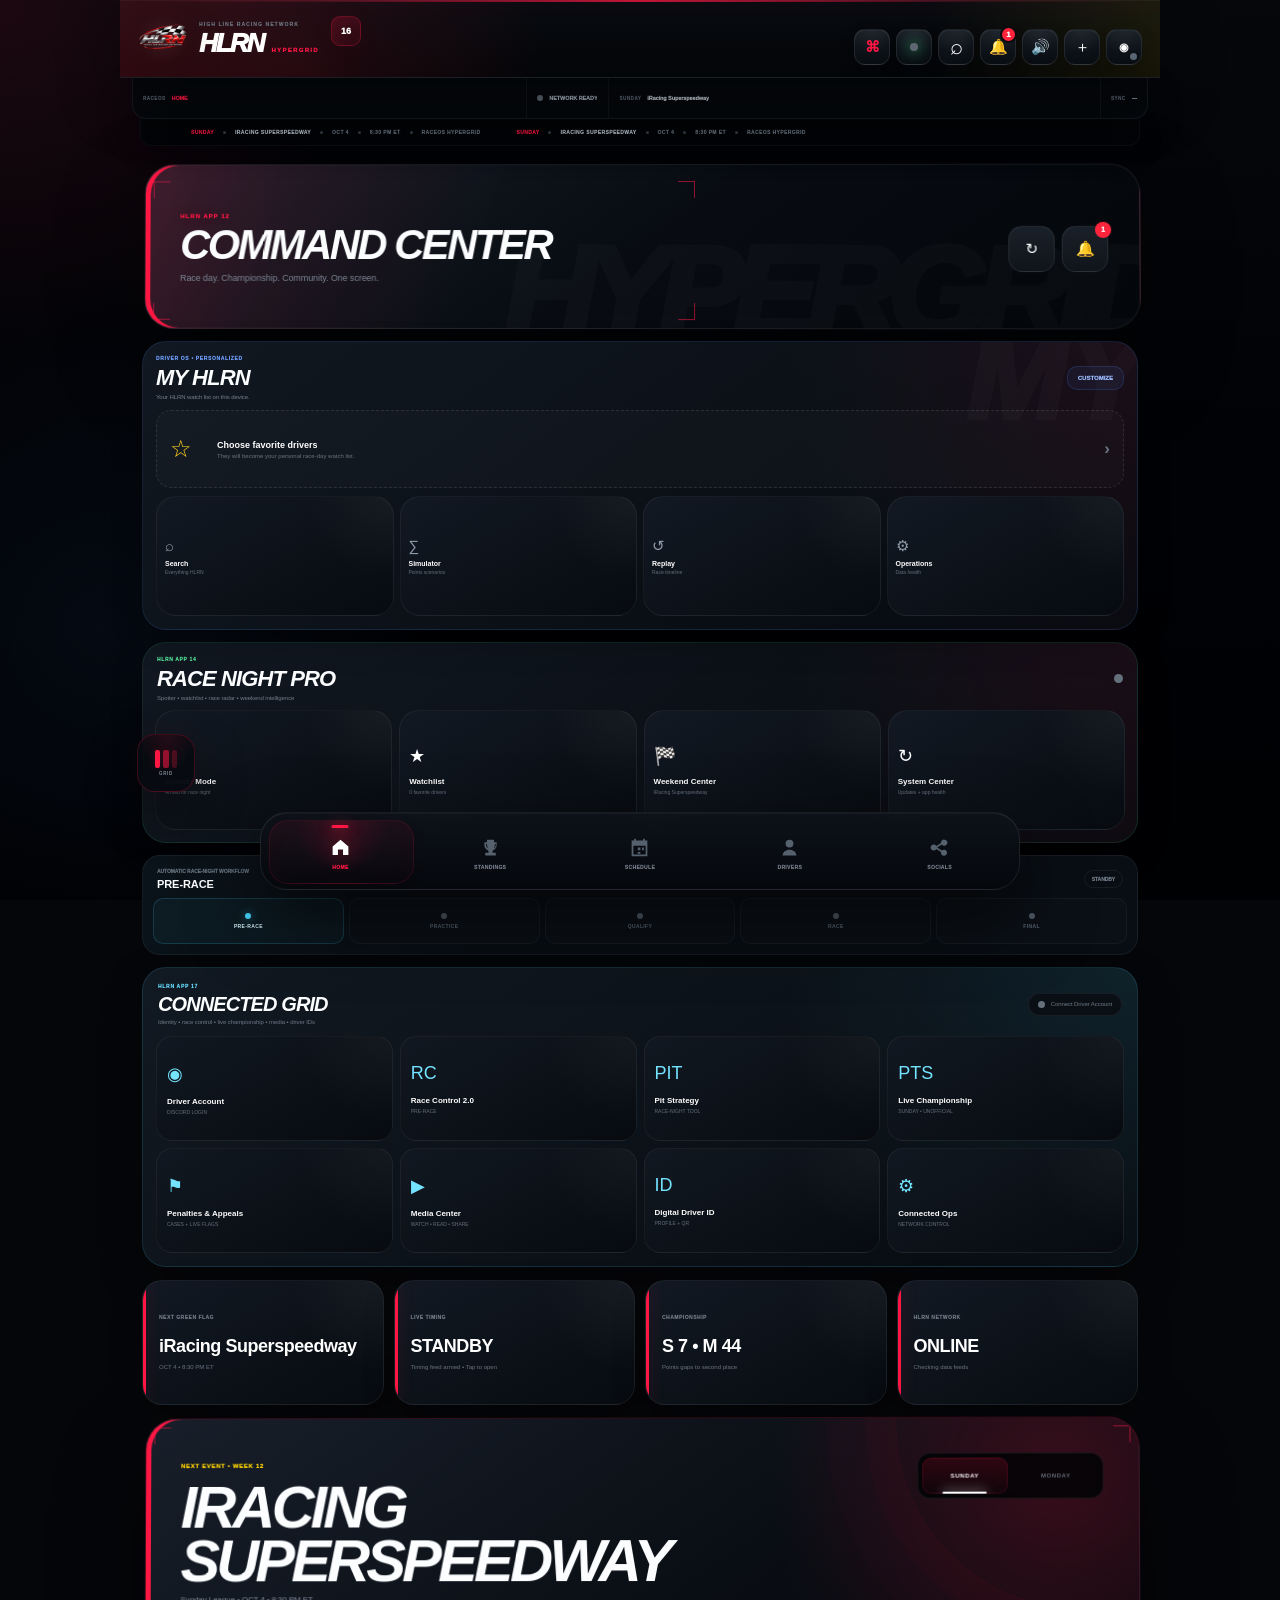
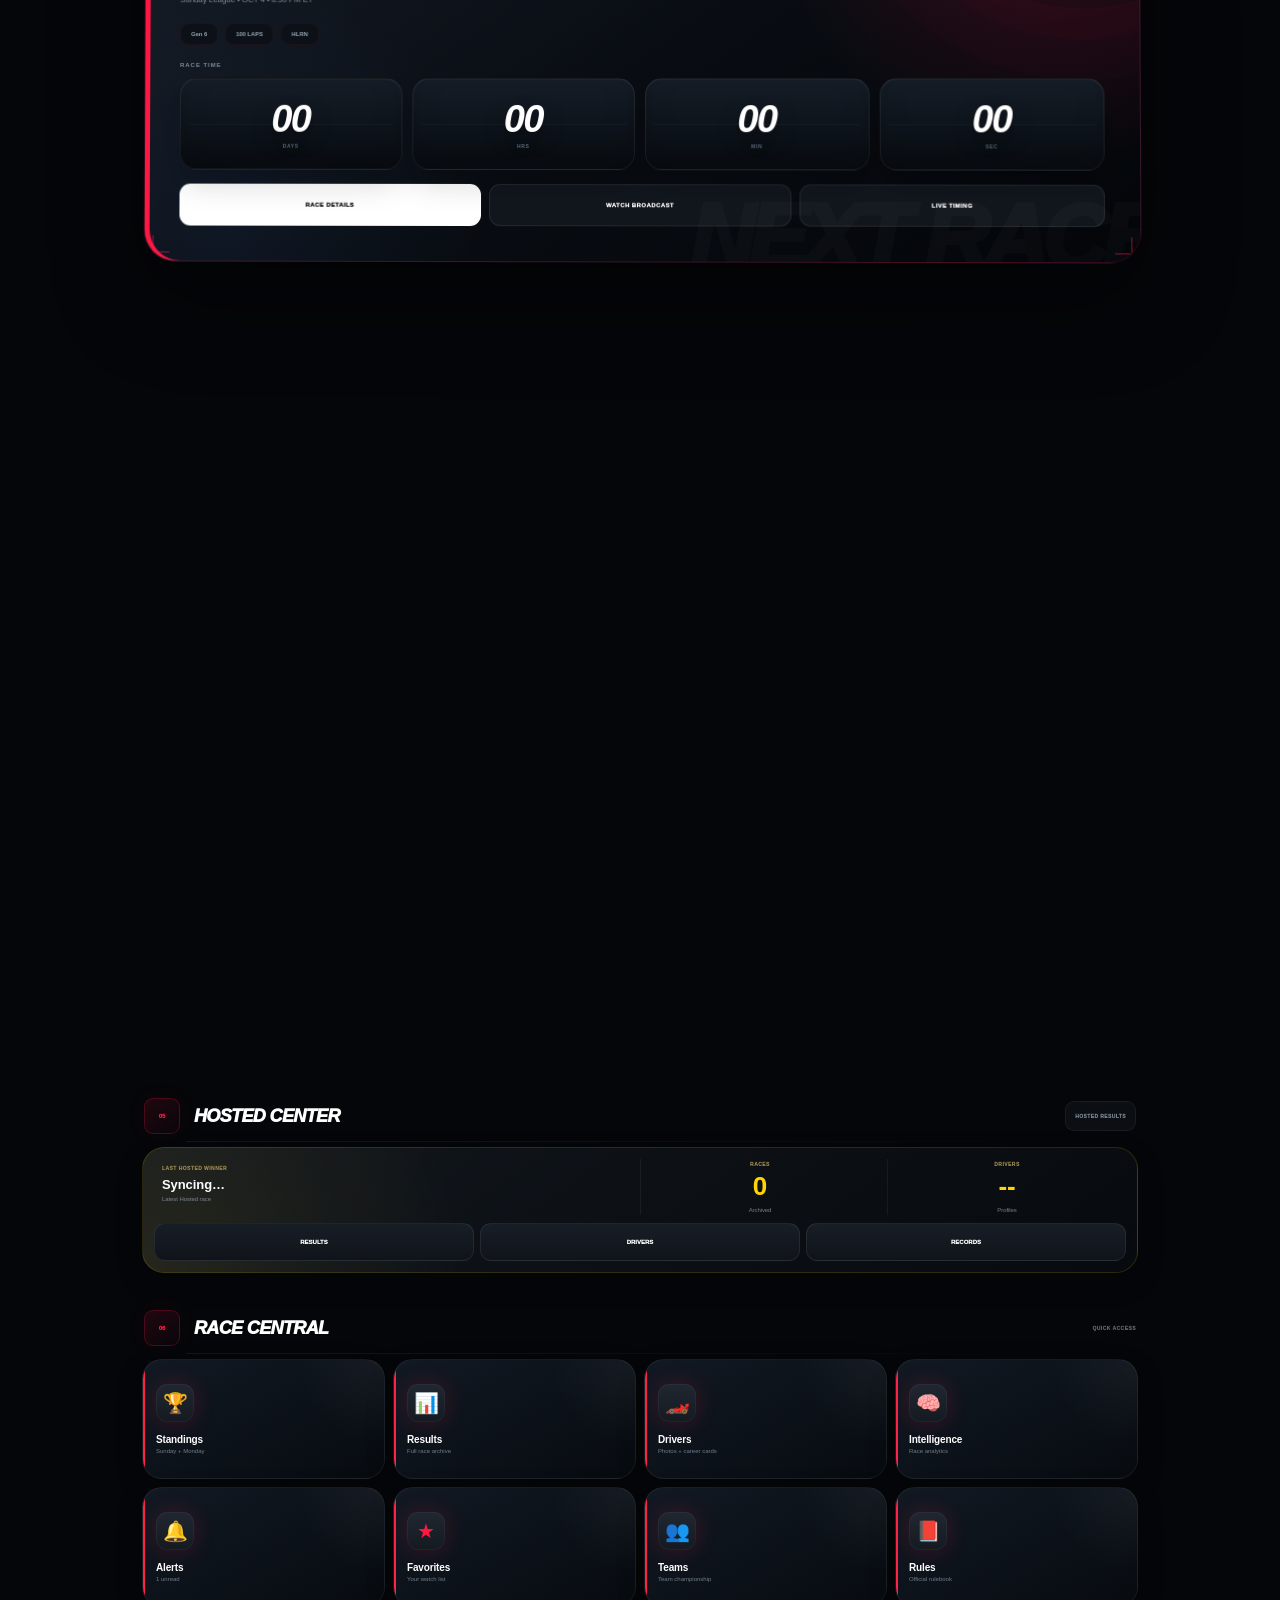
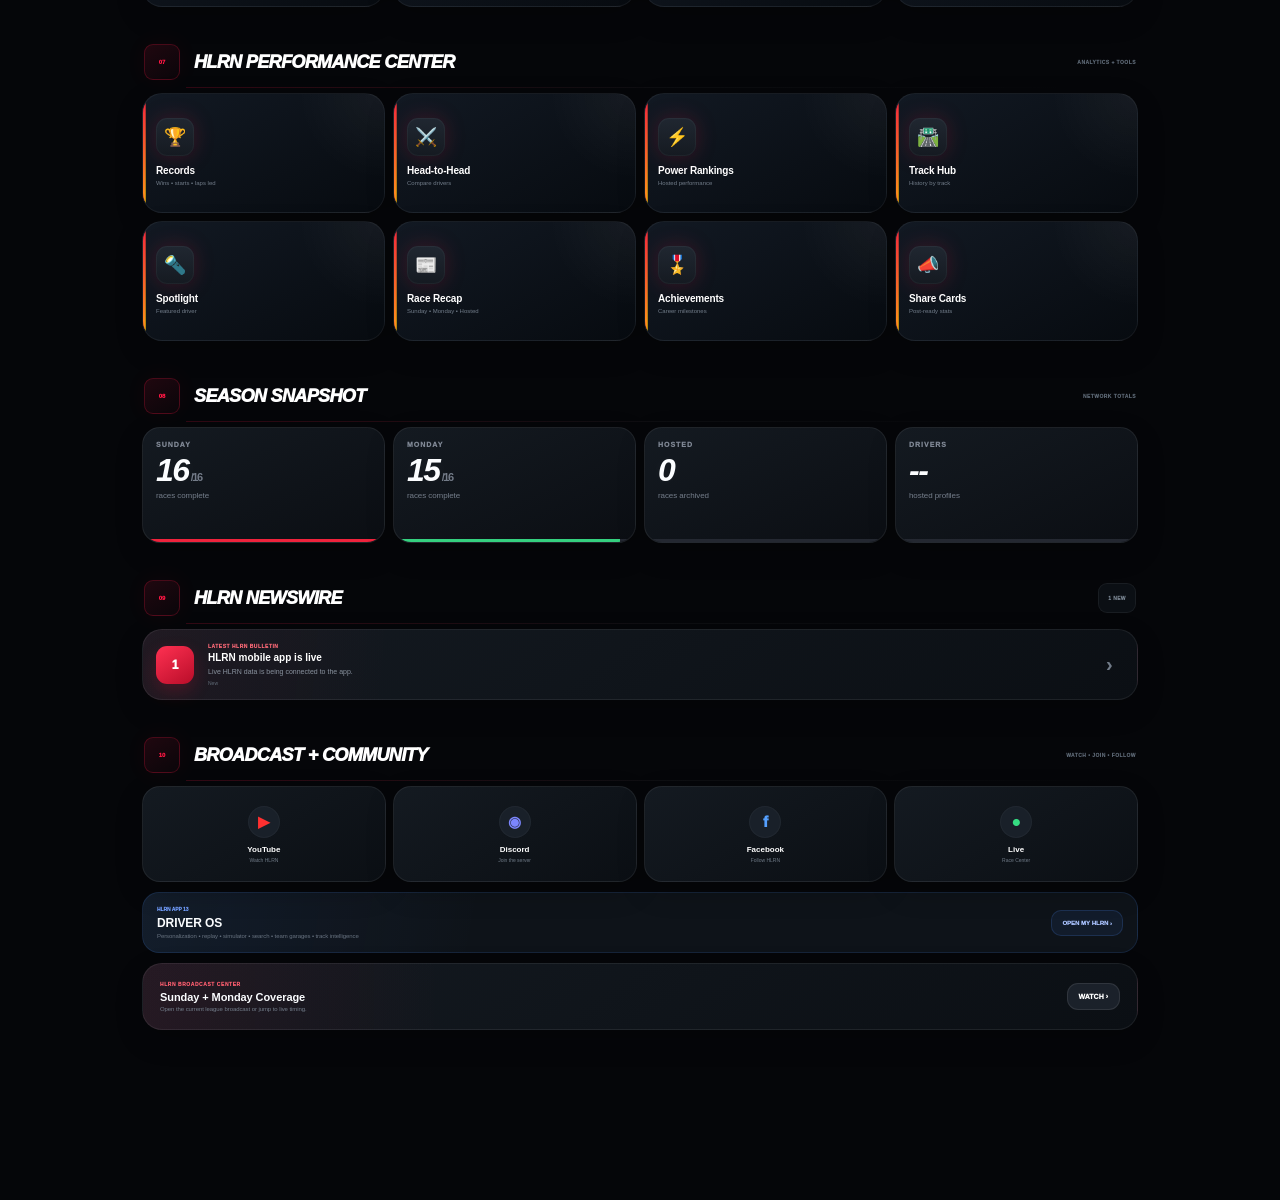
==== commit bd856073: "Release HLRN Connected Grid 17" ====
--- a/index.html
+++ b/index.html
@@ -10,17 +10,18 @@
   <meta name="apple-mobile-web-app-capable" content="yes" />
   <meta name="apple-mobile-web-app-status-bar-style" content="black-translucent" />
   <meta name="apple-mobile-web-app-title" content="HLRN" />
-  <link rel="stylesheet" href="style.css?v=16.0.0" />
-  <link rel="stylesheet" href="app13.css?v=16.0.0" />
-  <link rel="stylesheet" href="app14.css?v=16.0.0" />
-  <link rel="stylesheet" href="app15.css?v=16.0.0" />
-  <link rel="stylesheet" href="app16.css?v=16.0.0" />
+  <link rel="stylesheet" href="style.css?v=17.0.0" />
+  <link rel="stylesheet" href="app13.css?v=17.0.0" />
+  <link rel="stylesheet" href="app14.css?v=17.0.0" />
+  <link rel="stylesheet" href="app15.css?v=17.0.0" />
+  <link rel="stylesheet" href="app16.css?v=17.0.0" />
+  <link rel="stylesheet" href="app17.css?v=17.0.0" />
   <title>HLRN</title>
 </head>
 <body><div class="ambient-checkers" aria-hidden="true"></div>
   <div class="app-shell">
     <header class="topbar"><div class="topbar-glow" aria-hidden="true"></div>
-      <div class="top-brand"><img src="hlrn-logo-4k.png" alt="HLRN"><div><div class="eyebrow">HIGH LINE RACING NETWORK</div><h1>HLRN <em>HYPERGRID</em></h1></div><span class="top-edition">16</span></div>
+      <div class="top-brand"><img src="hlrn-logo-4k.png" alt="HLRN"><div><div class="eyebrow">HIGH LINE RACING NETWORK</div><h1>HLRN <em>CONNECTED GRID</em></h1></div><span class="top-edition">17</span></div>
       <div class="top-actions"><div class="top-network-pill"><span class="top-live-dot" aria-hidden="true"></span><b>NETWORK READY</b></div><button class="icon-btn notification-quick" id="notificationQuickBtn" onclick="openFeature('notifications')" aria-label="Open notifications">🔔<i id="notificationQuickBadge" hidden></i></button><button class="icon-btn sound-toggle" id="soundToggleBtn" onclick="toggleHLRNSound()" aria-label="Turn sound effects off">🔊</button><button class="icon-btn" id="installBtn" hidden aria-label="Install app">＋</button></div>
     </header>
 
@@ -46,12 +47,13 @@
     </nav>
   </div>
 
-  <script src="rules-data.js?v=16.0.0"></script>
-<script src="standings-driver-photos.js?v=16.0.0"></script>
-<script src="app.js?v=16.0.0"></script>
-<script src="app13.js?v=16.0.0"></script>
-<script src="app14.js?v=16.0.0"></script>
-<script src="app15.js?v=16.0.0"></script>
-<script src="app16.js?v=16.0.0"></script>
+  <script src="rules-data.js?v=17.0.0"></script>
+<script src="standings-driver-photos.js?v=17.0.0"></script>
+<script src="app.js?v=17.0.0"></script>
+<script src="app13.js?v=17.0.0"></script>
+<script src="app14.js?v=17.0.0"></script>
+<script src="app15.js?v=17.0.0"></script>
+<script src="app16.js?v=17.0.0"></script>
+<script src="app17.js?v=17.0.0"></script>
 </body>
 </html>
--- a/app17.css
+++ b/app17.css
@@ -0,0 +1,1616 @@
+/* =========================================================
+   HLRN APP 17 — CONNECTED GRID
+   Driver identity, race ops, live championship, media, IDs
+   ========================================================= */
+
+:root{
+  --cg-cyan:#46d7ff;
+  --cg-cyan-rgb:70,215,255;
+  --cg-violet:#8a6cff;
+  --cg-panel:#080c12;
+  --cg-panel2:#0d131b;
+  --cg-edge:rgba(255,255,255,.075);
+}
+
+html[data-connected-grid="17"] body{
+  --hg-accent:var(--cg-cyan);
+  --hg-accent-rgb:var(--cg-cyan-rgb);
+}
+html[data-connected-grid="17"] body[data-hg-league="sunday"]{
+  --hg-accent:#ff1744;
+  --hg-accent-rgb:255,23,68;
+}
+html[data-connected-grid="17"] body[data-hg-league="monday"]{
+  --hg-accent:#29e58b;
+  --hg-accent-rgb:41,229,139;
+}
+html[data-connected-grid="17"] body[data-hg-league="hosted"]{
+  --hg-accent:#ffd429;
+  --hg-accent-rgb:255,212,41;
+}
+
+/* account chrome */
+.cg-account-button{
+  position:relative!important;
+}
+.cg-account-button i{
+  position:absolute;
+  right:4px;bottom:4px;
+  width:7px;height:7px;
+  border-radius:50%;
+  background:#596572;
+  box-shadow:0 0 0 2px #0b1016;
+}
+.cg-account-button i.verified{
+  background:#29e58b;
+  box-shadow:0 0 0 2px #0b1016,0 0 10px rgba(41,229,139,.55);
+}
+.cg-account-button i.cached{background:#ffd429}
+.cg-account-initial,.cg-account-person{
+  font-size:11px;
+  font-weight:1000;
+}
+
+/* Connected Grid home */
+.cg-home{
+  margin:11px 0 13px;
+  padding:13px;
+  border:1px solid rgba(70,215,255,.13);
+  border-radius:24px;
+  background:
+    radial-gradient(circle at 100% 0,rgba(70,215,255,.09),transparent 34%),
+    linear-gradient(145deg,#111922,#070b10);
+  box-shadow:0 18px 44px rgba(0,0,0,.28);
+}
+.cg-home header{
+  display:flex;
+  align-items:center;
+  justify-content:space-between;
+  gap:11px;
+  padding:2px 2px 11px;
+}
+.cg-home header small{
+  display:block;
+  color:#66ddff;
+  font-size:5px;
+  font-weight:1000;
+  letter-spacing:.14em;
+}
+.cg-home header strong{
+  display:block;
+  margin-top:4px;
+  font-size:20px;
+  font-style:italic;
+  letter-spacing:-.045em;
+}
+.cg-home header span{
+  display:block;
+  margin-top:3px;
+  color:#6d7986;
+  font-size:6px;
+}
+.cg-home header>div:last-child{
+  display:flex;
+  align-items:center;
+  gap:6px;
+  padding:7px 9px;
+  border:1px solid rgba(255,255,255,.06);
+  border-radius:999px;
+  background:#0a0f15;
+  max-width:180px;
+}
+.cg-home header>div:last-child i{
+  width:7px;height:7px;
+  flex:0 0 7px;
+  border-radius:50%;
+  background:#66717e;
+}
+.cg-home header>div:last-child.verified i{
+  background:#29e58b;
+  box-shadow:0 0 10px rgba(41,229,139,.55);
+}
+.cg-home header>div:last-child span{
+  margin:0;
+  white-space:nowrap;
+  overflow:hidden;
+  text-overflow:ellipsis;
+}
+.cg-home-grid{
+  display:grid;
+  grid-template-columns:repeat(4,1fr);
+  gap:7px;
+}
+.cg-home-grid button{
+  min-height:105px;
+  padding:10px;
+  border:1px solid rgba(255,255,255,.055);
+  border-radius:16px;
+  background:
+    radial-gradient(circle at 100% 0,rgba(255,255,255,.035),transparent 35%),
+    linear-gradient(150deg,#111821,#070b10);
+  color:#fff;
+  text-align:left;
+}
+.cg-home-grid button:hover{
+  transform:translateY(-2px);
+  border-color:rgba(70,215,255,.16);
+}
+.cg-home-grid button>span{
+  font-size:18px;
+  color:#74e3ff;
+}
+.cg-home-grid strong{
+  display:block;
+  margin-top:12px;
+  font-size:8px;
+}
+.cg-home-grid small{
+  display:block;
+  margin-top:3px;
+  color:#63707d;
+  font-size:5px;
+}
+
+/* workflow */
+.cg-workflow{
+  margin:9px 0 12px;
+  padding:10px;
+  border:1px solid rgba(255,255,255,.055);
+  border-radius:18px;
+  background:
+    linear-gradient(90deg,rgba(70,215,255,.025),transparent 35%),
+    #090e14;
+}
+.cg-workflow header{
+  display:flex;
+  align-items:center;
+  justify-content:space-between;
+  gap:10px;
+  padding:2px 4px 8px;
+}
+.cg-workflow header small{
+  display:block;
+  color:#65717e;
+  font-size:5px;
+  font-weight:1000;
+}
+.cg-workflow header strong{
+  display:block;
+  margin-top:4px;
+  font-size:11px;
+}
+.cg-workflow header>span{
+  padding:5px 7px;
+  border:1px solid rgba(255,255,255,.06);
+  border-radius:999px;
+  color:#75818e;
+  font-size:5px;
+  font-weight:1000;
+}
+.cg-workflow>div{
+  display:grid;
+  grid-template-columns:repeat(5,1fr);
+  gap:5px;
+}
+.cg-workflow article{
+  position:relative;
+  min-height:46px;
+  display:grid;
+  place-items:center;
+  align-content:center;
+  gap:4px;
+  border:1px solid rgba(255,255,255,.045);
+  border-radius:10px;
+  background:#0b1016;
+  color:#596572;
+}
+.cg-workflow article i{
+  width:6px;height:6px;
+  border-radius:50%;
+  background:#4f5965;
+}
+.cg-workflow article b{
+  font-size:5px;
+  letter-spacing:.07em;
+}
+.cg-workflow article.done{
+  color:#8a95a2;
+}
+.cg-workflow article.done i{
+  background:#7c8794;
+}
+.cg-workflow article.active{
+  border-color:rgba(70,215,255,.18);
+  color:#d7f7ff;
+  background:rgba(70,215,255,.04);
+}
+.cg-workflow article.active i{
+  background:#46d7ff;
+  box-shadow:0 0 10px rgba(70,215,255,.55);
+}
+.cg-workflow.caution article.active,
+.cg-workflow.restart article.active{
+  border-color:rgba(255,212,41,.20);
+  color:#fff2a1;
+  background:rgba(255,212,41,.04);
+}
+.cg-workflow.caution article.active i,
+.cg-workflow.restart article.active i{
+  background:#ffd429;
+  box-shadow:0 0 10px rgba(255,212,41,.55);
+}
+.cg-workflow.final article.active{
+  border-color:rgba(255,255,255,.18);
+  color:#fff;
+}
+.cg-workflow.final article.active i{
+  background:#fff;
+}
+
+/* account */
+.cg-account-gate{
+  min-height:270px;
+  display:grid;
+  place-items:center;
+  align-content:center;
+  gap:8px;
+  padding:30px;
+  border:1px solid rgba(70,215,255,.12);
+  border-radius:23px;
+  background:
+    radial-gradient(circle at 50% 0,rgba(70,215,255,.09),transparent 35%),
+    linear-gradient(145deg,#111922,#070b10);
+  text-align:center;
+}
+.cg-account-gate.compact{
+  min-height:170px;
+}
+.cg-account-gate-icon{
+  width:54px;height:54px;
+  display:grid;
+  place-items:center;
+  border:1px solid rgba(70,215,255,.18);
+  border-radius:18px;
+  background:rgba(70,215,255,.05);
+  color:#6de1ff;
+  font-size:24px;
+}
+.cg-account-gate small{
+  margin-top:7px;
+  color:#6adfff;
+  font-size:5px;
+  font-weight:1000;
+}
+.cg-account-gate h3{
+  margin:0;
+  font-size:22px;
+}
+.cg-account-gate p{
+  max-width:580px;
+  margin:0;
+  color:#778390;
+  font-size:8px;
+  line-height:1.55;
+}
+.cg-account-gate button{
+  min-height:41px;
+  margin-top:5px;
+  padding:0 14px;
+  border:1px solid rgba(70,215,255,.18);
+  border-radius:11px;
+  background:rgba(70,215,255,.07);
+  color:#8de8ff;
+  font-size:6px;
+  font-weight:1000;
+}
+.cg-account-hero{
+  min-height:210px;
+  display:grid;
+  grid-template-columns:165px minmax(0,1fr) 130px;
+  align-items:end;
+  gap:14px;
+  padding:12px 17px 0;
+  border:1px solid rgba(255,255,255,.07);
+  border-radius:25px;
+  background:
+    radial-gradient(circle at 92% 5%,rgba(70,215,255,.11),transparent 28%),
+    linear-gradient(145deg,#151d27,#070b10);
+  box-shadow:0 24px 65px rgba(0,0,0,.34);
+}
+.cg-account-hero.verified{
+  box-shadow:inset 4px 0 #29e58b,0 24px 65px rgba(0,0,0,.34);
+}
+.cg-account-hero.cached{
+  box-shadow:inset 4px 0 #ffd429,0 24px 65px rgba(0,0,0,.34);
+}
+.cg-account-photo-wrap{
+  width:160px;height:198px;
+  position:relative;
+  overflow:hidden;
+}
+.cg-account-photo{
+  width:100%;height:100%;
+  object-fit:contain;
+  object-position:center bottom;
+}
+.cg-account-fallback{display:none}
+.cg-account-hero>div:nth-child(2){
+  align-self:center;
+  padding-bottom:8px;
+}
+.cg-account-hero small{
+  display:block;
+  color:#67defd;
+  font-size:6px;
+  font-weight:1000;
+}
+.cg-account-hero h3{
+  margin:6px 0 4px;
+  font-size:31px;
+  letter-spacing:-.05em;
+}
+.cg-account-hero p{
+  margin:0;
+  color:#778390;
+  font-size:8px;
+}
+.cg-account-tags{
+  display:flex;
+  flex-wrap:wrap;
+  gap:5px;
+  margin-top:10px;
+}
+.cg-account-tags span{
+  padding:5px 7px;
+  border:1px solid rgba(255,255,255,.055);
+  border-radius:7px;
+  background:#0a0f15;
+  color:#84909d;
+  font-size:5px;
+}
+.cg-account-state{
+  align-self:center;
+  text-align:right;
+}
+.cg-account-state i{
+  display:inline-block;
+  width:9px;height:9px;
+  border-radius:50%;
+  background:#ffd429;
+}
+.cg-account-hero.verified .cg-account-state i{
+  background:#29e58b;
+  box-shadow:0 0 12px rgba(41,229,139,.5);
+}
+.cg-account-state strong{
+  display:block;
+  margin-top:6px;
+  font-size:10px;
+}
+.cg-account-state span{
+  display:block;
+  margin-top:4px;
+  color:#66717e;
+  font-size:6px;
+}
+.cg-account-grid{
+  display:grid;
+  grid-template-columns:repeat(4,1fr);
+  gap:7px;
+  margin-top:9px;
+}
+.cg-account-tile{
+  min-height:135px;
+  padding:12px;
+  border:1px solid rgba(255,255,255,.055);
+  border-radius:17px;
+  background:linear-gradient(150deg,#10171f,#070b10);
+}
+.cg-account-tile small{
+  display:block;
+  color:#64717e;
+  font-size:5px;
+  font-weight:1000;
+}
+.cg-account-tile strong{
+  display:block;
+  margin-top:9px;
+  font-size:12px;
+}
+.cg-account-tile span{
+  display:block;
+  min-height:28px;
+  margin-top:5px;
+  color:#6d7986;
+  font-size:6px;
+  line-height:1.45;
+}
+.cg-account-tile button{
+  min-height:32px;
+  margin-top:9px;
+  padding:0;
+  border:0;
+  background:transparent;
+  color:#70ddfa;
+  font-size:5px;
+  font-weight:1000;
+}
+.cg-account-actions{
+  display:flex;
+  gap:7px;
+  margin-top:8px;
+}
+.cg-account-actions button,
+.cg-id-actions button{
+  flex:1;
+  min-height:40px;
+  border:1px solid rgba(255,255,255,.065);
+  border-radius:10px;
+  background:#0d131a;
+  color:#8d99a6;
+  font-size:6px;
+  font-weight:1000;
+}
+.cg-account-note{
+  margin-top:10px;
+  padding:12px 13px;
+  border:1px solid rgba(255,255,255,.055);
+  border-left:3px solid #46d7ff;
+  border-radius:0 13px 13px 0;
+  background:#090e14;
+}
+.cg-account-note strong{
+  display:block;
+  color:#78e4ff;
+  font-size:6px;
+}
+.cg-account-note p{
+  margin:5px 0 0;
+  color:#697582;
+  font-size:7px;
+  line-height:1.5;
+}
+
+/* admin */
+.cg-admin-auth{
+  min-height:76px;
+  display:flex;
+  align-items:center;
+  justify-content:space-between;
+  gap:10px;
+  padding:11px 13px;
+  border:1px solid rgba(255,255,255,.06);
+  border-radius:17px;
+  background:#0d131a;
+}
+.cg-admin-auth>div{
+  display:flex;
+  align-items:center;
+  gap:9px;
+}
+.cg-admin-auth i{
+  width:9px;height:9px;
+  border-radius:50%;
+  background:#ff536f;
+}
+.cg-admin-auth.verified i{
+  background:#29e58b;
+  box-shadow:0 0 12px rgba(41,229,139,.55);
+}
+.cg-admin-auth small{
+  display:block;
+  color:#64717e;
+  font-size:5px;
+  font-weight:1000;
+}
+.cg-admin-auth strong{
+  display:block;
+  margin-top:3px;
+  font-size:10px;
+}
+.cg-admin-auth em{
+  display:block;
+  margin-top:3px;
+  color:#66717e;
+  font-size:5px;
+  font-style:normal;
+}
+.cg-admin-auth>button{
+  min-height:36px;
+  padding:0 11px;
+  border:1px solid rgba(255,255,255,.065);
+  border-radius:9px;
+  background:#111821;
+  color:#fff;
+  font-size:5px;
+  font-weight:1000;
+}
+.cg-admin-health{
+  display:grid;
+  grid-template-columns:repeat(4,1fr);
+  gap:7px;
+  margin-top:8px;
+}
+.cg-admin-health article{
+  min-height:95px;
+  padding:11px;
+  border:1px solid rgba(255,255,255,.055);
+  border-radius:15px;
+  background:#0d131a;
+}
+.cg-admin-health small,
+.cg-admin-source-grid small{
+  display:block;
+  color:#64717e;
+  font-size:5px;
+  font-weight:1000;
+}
+.cg-admin-health strong{
+  display:block;
+  margin-top:7px;
+  font-size:12px;
+}
+.cg-admin-health span{
+  display:block;
+  margin-top:4px;
+  color:#66717e;
+  font-size:6px;
+}
+.cg-admin-tools,
+.cg-admin-source-grid{
+  display:grid;
+  grid-template-columns:repeat(3,1fr);
+  gap:7px;
+}
+.cg-admin-tools button,
+.cg-admin-source-grid button{
+  min-height:115px;
+  padding:11px;
+  border:1px solid rgba(255,255,255,.055);
+  border-radius:17px;
+  background:
+    radial-gradient(circle at 100% 0,rgba(255,255,255,.035),transparent 35%),
+    linear-gradient(150deg,#10171f,#070b10);
+  color:#fff;
+  text-align:left;
+}
+.cg-admin-tools button>span,
+.cg-admin-source-grid button>span{
+  display:grid;
+  place-items:center;
+  width:34px;height:34px;
+  border:1px solid rgba(255,255,255,.055);
+  border-radius:10px;
+  background:#090e14;
+  color:#70dffb;
+  font-size:10px;
+  font-weight:1000;
+}
+.cg-admin-tools strong,
+.cg-admin-source-grid strong{
+  display:block;
+  margin-top:13px;
+  font-size:9px;
+}
+.cg-admin-tools small,
+.cg-admin-source-grid small{
+  display:block;
+  margin-top:4px;
+  line-height:1.35;
+}
+
+/* penalties */
+.cg-penalty-summary{
+  display:grid;
+  grid-template-columns:repeat(4,1fr);
+  gap:7px;
+}
+.cg-penalty-summary>div{
+  min-height:95px;
+  padding:11px;
+  border:1px solid rgba(255,255,255,.055);
+  border-radius:15px;
+  background:#0d131a;
+}
+.cg-penalty-summary small{
+  display:block;
+  color:#65717e;
+  font-size:5px;
+  font-weight:1000;
+}
+.cg-penalty-summary strong{
+  display:block;
+  margin-top:8px;
+  font-size:15px;
+}
+.cg-penalty-summary span{
+  display:block;
+  margin-top:4px;
+  color:#6b7784;
+  font-size:6px;
+}
+.cg-live-penalties,
+.cg-appeal-list{
+  display:grid;
+  gap:6px;
+}
+.cg-live-penalties article{
+  min-height:74px;
+  display:grid;
+  grid-template-columns:50px minmax(0,1fr);
+  align-items:center;
+  gap:9px;
+  padding:9px 11px;
+  border:1px solid rgba(255,83,111,.10);
+  border-left:3px solid #ff536f;
+  border-radius:0 14px 14px 0;
+  background:#0d1117;
+}
+.cg-live-penalties article>b{
+  font-size:15px;
+}
+.cg-live-penalties strong{
+  display:block;
+  font-size:9px;
+}
+.cg-live-penalties span{
+  display:block;
+  margin-top:3px;
+  color:#ff6b83;
+  font-size:6px;
+}
+.cg-live-penalties p{
+  margin:4px 0 0;
+  color:#707b88;
+  font-size:7px;
+}
+.cg-appeal-form{
+  display:grid;
+  gap:7px;
+  padding:11px;
+  border:1px solid rgba(255,255,255,.055);
+  border-radius:17px;
+  background:#0c1117;
+}
+.cg-appeal-form input,
+.cg-appeal-form textarea{
+  width:100%;
+  box-sizing:border-box;
+  border:1px solid rgba(255,255,255,.07);
+  border-radius:10px;
+  background:#070b10;
+  color:#fff;
+  padding:10px;
+  font:inherit;
+  font-size:8px;
+}
+.cg-appeal-form textarea{
+  min-height:120px;
+  resize:vertical;
+}
+.cg-appeal-form button{
+  min-height:38px;
+  border:1px solid rgba(70,215,255,.16);
+  border-radius:10px;
+  background:rgba(70,215,255,.06);
+  color:#80e7ff;
+  font-size:6px;
+  font-weight:1000;
+}
+.cg-appeal-list article{
+  display:grid;
+  grid-template-columns:minmax(0,1fr) auto;
+  gap:10px;
+  padding:11px 12px;
+  border:1px solid rgba(255,255,255,.055);
+  border-radius:14px;
+  background:#0c1117;
+}
+.cg-appeal-list small{
+  display:block;
+  color:#60707d;
+  font-size:5px;
+}
+.cg-appeal-list strong{
+  display:block;
+  margin-top:5px;
+  font-size:9px;
+}
+.cg-appeal-list p{
+  margin:5px 0 0;
+  color:#727e8b;
+  font-size:7px;
+  line-height:1.45;
+}
+.cg-appeal-list article>div:last-child{
+  display:flex;
+  gap:5px;
+  align-items:flex-start;
+}
+.cg-appeal-list button{
+  min-height:31px;
+  padding:0 8px;
+  border:1px solid rgba(255,255,255,.06);
+  border-radius:8px;
+  background:#111821;
+  color:#8995a2;
+  font-size:5px;
+  font-weight:1000;
+}
+.cg-appeal-list button.danger{
+  color:#ff667f;
+  border-color:rgba(255,83,111,.12);
+}
+
+/* pit center */
+.cg-standby{
+  min-height:260px;
+  display:grid;
+  place-items:center;
+  align-content:center;
+  gap:8px;
+  padding:28px;
+  border:1px solid rgba(255,255,255,.06);
+  border-radius:21px;
+  background:linear-gradient(145deg,#111821,#070b10);
+  text-align:center;
+}
+.cg-standby>span{
+  display:grid;
+  place-items:center;
+  width:57px;height:57px;
+  border:1px solid rgba(70,215,255,.13);
+  border-radius:17px;
+  background:rgba(70,215,255,.04);
+  color:#70e2ff;
+  font-size:15px;
+  font-weight:1000;
+}
+.cg-standby strong{font-size:17px}
+.cg-standby p{
+  max-width:520px;
+  margin:0;
+  color:#717d8a;
+  font-size:8px;
+  line-height:1.5;
+}
+.cg-standby button{
+  min-height:39px;
+  margin-top:5px;
+  padding:0 12px;
+  border:1px solid rgba(255,255,255,.065);
+  border-radius:10px;
+  background:#111821;
+  color:#fff;
+  font-size:6px;
+  font-weight:1000;
+}
+.cg-pit-hero{
+  display:grid;
+  grid-template-columns:1.7fr .65fr .8fr;
+  gap:7px;
+}
+.cg-pit-hero>div{
+  min-height:100px;
+  padding:12px;
+  border:1px solid rgba(255,255,255,.055);
+  border-radius:16px;
+  background:#0d131a;
+}
+.cg-pit-hero.active>div:first-child{
+  border-color:rgba(255,212,41,.15);
+  box-shadow:inset 3px 0 #ffd429;
+}
+.cg-pit-hero small{
+  display:block;
+  color:#65717e;
+  font-size:5px;
+  font-weight:1000;
+}
+.cg-pit-hero strong{
+  display:block;
+  margin-top:8px;
+  font-size:15px;
+}
+.cg-pit-hero span{
+  display:block;
+  margin-top:5px;
+  color:#6f7b88;
+  font-size:6px;
+}
+.cg-pit-board{
+  display:grid;
+  gap:6px;
+  margin-top:8px;
+}
+.cg-pit-board article{
+  min-height:78px;
+  display:grid;
+  grid-template-columns:45px 59px minmax(0,1fr) 92px 90px;
+  align-items:center;
+  gap:8px;
+  padding:5px 10px;
+  border:1px solid rgba(255,255,255,.05);
+  border-radius:14px;
+  background:#0c1117;
+}
+.cg-pit-board article.active{
+  border-color:rgba(255,212,41,.17);
+  box-shadow:inset 3px 0 #ffd429;
+}
+.cg-pit-board article>b{
+  font-size:15px;
+  font-style:italic;
+}
+.cg-pit-photo-wrap{
+  width:57px;height:68px;
+  position:relative;
+  overflow:hidden;
+}
+.cg-pit-photo{
+  width:100%;height:100%;
+  object-fit:contain;
+  object-position:center bottom;
+}
+.cg-pit-fallback{display:none}
+.cg-pit-board small{
+  display:block;
+  color:#65717e;
+  font-size:5px;
+}
+.cg-pit-board strong{
+  display:block;
+  margin-top:4px;
+  font-size:9px;
+}
+.cg-pit-board span{
+  display:block;
+  margin-top:3px;
+  color:#697582;
+  font-size:5.5px;
+}
+
+/* live championship */
+.cg-livechamp-banner{
+  display:flex;
+  align-items:center;
+  justify-content:space-between;
+  gap:12px;
+  padding:12px 14px;
+  border:1px solid rgba(70,215,255,.13);
+  border-radius:17px;
+  background:
+    linear-gradient(90deg,rgba(70,215,255,.045),transparent 38%),
+    #0c1117;
+}
+.cg-livechamp-banner>div{
+  display:flex;
+  align-items:center;
+  gap:9px;
+}
+.cg-livechamp-banner i{
+  width:9px;height:9px;
+  border-radius:50%;
+  background:#46d7ff;
+  box-shadow:0 0 13px rgba(70,215,255,.55);
+}
+.cg-livechamp-banner small{
+  display:block;
+  color:#66dfff;
+  font-size:5px;
+  font-weight:1000;
+}
+.cg-livechamp-banner strong{
+  display:block;
+  margin-top:3px;
+  font-size:11px;
+}
+.cg-livechamp-banner em{
+  display:block;
+  margin-top:3px;
+  color:#6b7784;
+  font-size:5px;
+  font-style:normal;
+}
+.cg-livechamp-banner p{
+  max-width:390px;
+  margin:0;
+  color:#697582;
+  font-size:6px;
+  line-height:1.4;
+  text-align:right;
+}
+.cg-livechamp-leader{
+  min-height:150px;
+  display:grid;
+  grid-template-columns:120px minmax(0,1fr);
+  align-items:end;
+  gap:12px;
+  margin-top:8px;
+  padding:8px 14px 0;
+  border:1px solid rgba(70,215,255,.14);
+  border-radius:20px;
+  background:
+    radial-gradient(circle at 100% 0,rgba(70,215,255,.09),transparent 32%),
+    linear-gradient(145deg,#111922,#070b10);
+}
+.cg-livechamp-photo-wrap{
+  width:117px;height:143px;
+  position:relative;
+  overflow:hidden;
+}
+.cg-livechamp-photo{
+  width:100%;height:100%;
+  object-fit:contain;
+  object-position:center bottom;
+}
+.cg-livechamp-fallback{display:none}
+.cg-livechamp-leader>div{
+  align-self:center;
+  padding-bottom:7px;
+}
+.cg-livechamp-leader small{
+  display:block;
+  color:#69e2ff;
+  font-size:5px;
+  font-weight:1000;
+}
+.cg-livechamp-leader strong{
+  display:block;
+  margin-top:6px;
+  font-size:20px;
+}
+.cg-livechamp-leader span{
+  display:block;
+  margin-top:5px;
+  color:#6f7b88;
+  font-size:7px;
+}
+.cg-livechamp-table{
+  display:grid;
+  gap:5px;
+  margin-top:8px;
+}
+.cg-livechamp-table article{
+  min-height:70px;
+  display:grid;
+  grid-template-columns:42px 53px minmax(0,1fr) 75px;
+  align-items:center;
+  gap:8px;
+  padding:5px 10px;
+  border:1px solid rgba(255,255,255,.05);
+  border-radius:13px;
+  background:#0c1117;
+}
+.cg-livechamp-table article.leader{
+  border-color:rgba(70,215,255,.14);
+  box-shadow:inset 3px 0 #46d7ff;
+}
+.cg-livechamp-table article>b{
+  font-size:14px;
+}
+.cg-livechamp-row-photo-wrap{
+  width:51px;height:62px;
+  position:relative;
+  overflow:hidden;
+}
+.cg-livechamp-row-photo{
+  width:100%;height:100%;
+  object-fit:contain;
+  object-position:center bottom;
+}
+.cg-livechamp-row-fallback{display:none}
+.cg-livechamp-table strong{
+  display:block;
+  font-size:9px;
+}
+.cg-livechamp-table span{
+  display:block;
+  margin-top:3px;
+  color:#687481;
+  font-size:5.5px;
+}
+.cg-livechamp-table em{
+  text-align:right;
+  font-size:7px;
+  font-style:normal;
+  font-weight:1000;
+}
+.cg-livechamp-table em.up{color:#29e58b}
+.cg-livechamp-table em.down{color:#ff536f}
+.cg-livechamp-table em.same{color:#687481}
+.cg-livechamp-table em small{
+  display:block;
+  margin-top:3px;
+  color:#9ba6b2;
+  font-size:5px;
+}
+
+/* RC 2.0 */
+.cg-rc2-hero{
+  display:grid;
+  grid-template-columns:repeat(4,1fr);
+  gap:7px;
+  margin-top:8px;
+}
+.cg-rc2-hero>div{
+  min-height:100px;
+  padding:11px;
+  border:1px solid rgba(255,255,255,.055);
+  border-radius:15px;
+  background:#0d131a;
+}
+.cg-rc2-hero small{
+  display:block;
+  color:#65717e;
+  font-size:5px;
+  font-weight:1000;
+}
+.cg-rc2-hero strong{
+  display:block;
+  margin-top:8px;
+  font-size:16px;
+}
+.cg-rc2-hero span{
+  display:block;
+  margin-top:4px;
+  color:#6c7885;
+  font-size:6px;
+}
+.cg-rc2-alerts{
+  display:grid;
+  gap:6px;
+}
+.cg-rc2-alerts article{
+  min-height:70px;
+  display:grid;
+  grid-template-columns:48px minmax(0,1fr);
+  align-items:center;
+  gap:8px;
+  padding:8px 11px;
+  border:1px solid rgba(255,83,111,.09);
+  border-left:3px solid #ff536f;
+  border-radius:0 13px 13px 0;
+  background:#0c1117;
+}
+.cg-rc2-alerts article>b{font-size:14px}
+.cg-rc2-alerts strong{display:block;font-size:9px}
+.cg-rc2-alerts span{display:block;margin-top:3px;color:#ff6c84;font-size:6px}
+.cg-rc2-alerts p{margin:4px 0 0;color:#6e7a87;font-size:7px}
+.cg-rc2-disconnected{
+  display:grid;
+  grid-template-columns:1fr 1fr;
+  gap:6px;
+}
+.cg-rc2-disconnected article{
+  padding:10px 11px;
+  border:1px solid rgba(255,255,255,.05);
+  border-radius:12px;
+  background:#0c1117;
+}
+.cg-rc2-disconnected strong{display:block;font-size:8px}
+.cg-rc2-disconnected span{display:block;margin-top:3px;color:#66717e;font-size:6px}
+.cg-live-tool{
+  color:#77e4ff!important;
+  border:1px solid rgba(70,215,255,.12)!important;
+}
+
+/* post race */
+.cg-postrace{
+  min-height:88px;
+  display:flex;
+  align-items:center;
+  justify-content:space-between;
+  gap:12px;
+  margin:8px 0 11px;
+  padding:12px 14px;
+  border:1px solid rgba(255,255,255,.09);
+  border-left:4px solid #fff;
+  border-radius:0 17px 17px 0;
+  background:
+    linear-gradient(100deg,rgba(255,255,255,.045),transparent 36%),
+    #0c1117;
+}
+.cg-postrace small{
+  display:block;
+  color:#9ba6b2;
+  font-size:5px;
+  font-weight:1000;
+}
+.cg-postrace strong{
+  display:block;
+  margin-top:5px;
+  font-size:13px;
+}
+.cg-postrace span{
+  display:block;
+  margin-top:4px;
+  color:#6c7885;
+  font-size:6px;
+}
+.cg-postrace button{
+  min-height:36px;
+  padding:0 10px;
+  border:1px solid rgba(255,255,255,.07);
+  border-radius:9px;
+  background:#111821;
+  color:#fff;
+  font-size:5px;
+  font-weight:1000;
+}
+
+/* media */
+.cg-media-hero{
+  min-height:145px;
+  display:flex;
+  align-items:center;
+  justify-content:space-between;
+  gap:14px;
+  padding:17px 19px;
+  border:1px solid rgba(255,255,255,.07);
+  border-radius:22px;
+  background:
+    radial-gradient(circle at 95% 0,rgba(70,215,255,.09),transparent 30%),
+    linear-gradient(145deg,#121a23,#070b10);
+}
+.cg-media-hero small{
+  display:block;
+  color:#69e1ff;
+  font-size:5px;
+  font-weight:1000;
+}
+.cg-media-hero strong{
+  display:block;
+  margin-top:6px;
+  font-size:24px;
+  font-style:italic;
+}
+.cg-media-hero span{
+  display:block;
+  margin-top:5px;
+  color:#6d7986;
+  font-size:7px;
+}
+.cg-media-hero button{
+  min-height:40px;
+  padding:0 12px;
+  border:1px solid rgba(70,215,255,.13);
+  border-radius:10px;
+  background:rgba(70,215,255,.045);
+  color:#83e8ff;
+  font-size:6px;
+  font-weight:1000;
+}
+.cg-media-broadcasts,
+.cg-media-community{
+  display:grid;
+  grid-template-columns:repeat(4,1fr);
+  gap:7px;
+}
+.cg-media-broadcasts button,
+.cg-media-community button{
+  min-height:112px;
+  padding:11px;
+  border:1px solid rgba(255,255,255,.055);
+  border-radius:17px;
+  background:linear-gradient(150deg,#10171f,#070b10);
+  color:#fff;
+  text-align:left;
+}
+.cg-media-broadcasts button>span,
+.cg-media-community button>span{
+  display:grid;
+  place-items:center;
+  width:33px;height:33px;
+  border:1px solid rgba(255,255,255,.055);
+  border-radius:10px;
+  background:#090e14;
+  color:#70e1ff;
+  font-size:11px;
+  font-weight:1000;
+}
+.cg-media-broadcasts strong,
+.cg-media-community strong{
+  display:block;
+  margin-top:11px;
+  font-size:9px;
+}
+.cg-media-broadcasts small,
+.cg-media-community small{
+  display:block;
+  color:#63707d;
+  font-size:5px;
+  font-weight:1000;
+}
+.cg-media-broadcasts em{
+  display:block;
+  margin-top:4px;
+  color:#6c7885;
+  font-size:5.5px;
+  font-style:normal;
+}
+.cg-media-winners{
+  display:grid;
+  grid-template-columns:1fr 1fr;
+  gap:7px;
+}
+.cg-media-result{
+  min-height:125px;
+  display:grid;
+  grid-template-columns:90px minmax(0,1fr);
+  align-items:end;
+  gap:8px;
+  padding:7px 10px 0;
+  border:1px solid rgba(255,255,255,.055);
+  border-radius:17px;
+  background:#0d131a;
+  color:#fff;
+  text-align:left;
+}
+.cg-media-winner-photo-wrap{
+  width:87px;height:117px;
+  position:relative;
+  overflow:hidden;
+}
+.cg-media-winner-photo{
+  width:100%;height:100%;
+  object-fit:contain;
+  object-position:center bottom;
+}
+.cg-media-winner-fallback{display:none}
+.cg-media-result>div{padding-bottom:10px}
+.cg-media-result small{
+  display:block;
+  color:#69e0ff;
+  font-size:5px;
+  font-weight:1000;
+}
+.cg-media-result strong{
+  display:block;
+  margin-top:5px;
+  font-size:11px;
+}
+.cg-media-result span{
+  display:block;
+  margin-top:4px;
+  color:#697582;
+  font-size:6px;
+}
+.cg-media-news{
+  display:grid;
+  grid-template-columns:1fr 1fr;
+  gap:7px;
+}
+.cg-media-news article{
+  min-height:125px;
+  padding:11px;
+  border:1px solid rgba(255,255,255,.055);
+  border-radius:16px;
+  background:#0d131a;
+}
+.cg-media-news small{
+  display:block;
+  color:#66717e;
+  font-size:5px;
+}
+.cg-media-news strong{
+  display:block;
+  margin-top:6px;
+  font-size:10px;
+}
+.cg-media-news p{
+  margin:5px 0 0;
+  color:#717d8a;
+  font-size:7px;
+  line-height:1.45;
+}
+.cg-media-news button{
+  margin-top:8px;
+  padding:0;
+  border:0;
+  background:transparent;
+  color:#6fdfff;
+  font-size:5px;
+  font-weight:1000;
+}
+
+/* driver ID */
+.cg-id-toolbar{
+  display:flex;
+  gap:7px;
+  margin-bottom:8px;
+}
+.cg-id-toolbar select{
+  flex:1;
+  min-height:40px;
+  border:1px solid rgba(255,255,255,.07);
+  border-radius:10px;
+  background:#080c11;
+  color:#fff;
+  padding:0 10px;
+  font-size:7px;
+}
+.cg-id-toolbar button{
+  min-width:120px;
+  border:1px solid rgba(70,215,255,.13);
+  border-radius:10px;
+  background:rgba(70,215,255,.05);
+  color:#82e7ff;
+  font-size:6px;
+  font-weight:1000;
+}
+.cg-driver-license{
+  overflow:hidden;
+  border:1px solid rgba(70,215,255,.15);
+  border-radius:25px;
+  background:
+    radial-gradient(circle at 96% 0,rgba(70,215,255,.14),transparent 31%),
+    radial-gradient(circle at 3% 100%,rgba(138,108,255,.07),transparent 29%),
+    linear-gradient(145deg,#121b25,#05090e);
+  box-shadow:0 28px 80px rgba(0,0,0,.42);
+}
+.cg-id-top{
+  min-height:55px;
+  display:flex;
+  align-items:center;
+  justify-content:space-between;
+  gap:10px;
+  padding:0 17px;
+  border-bottom:1px solid rgba(255,255,255,.055);
+}
+.cg-id-top small{
+  display:block;
+  color:#67dfff;
+  font-size:5px;
+  font-weight:1000;
+}
+.cg-id-top strong{
+  display:block;
+  margin-top:3px;
+  font-size:10px;
+}
+.cg-id-top>b{
+  color:#60707d;
+  font-size:5px;
+  letter-spacing:.12em;
+}
+.cg-id-main{
+  min-height:230px;
+  display:grid;
+  grid-template-columns:180px minmax(0,1fr) 150px;
+  align-items:end;
+  gap:15px;
+  padding:14px 18px 0;
+}
+.cg-id-photo-wrap{
+  width:175px;height:215px;
+  position:relative;
+  overflow:hidden;
+}
+.cg-id-photo{
+  width:100%;height:100%;
+  object-fit:contain;
+  object-position:center bottom;
+}
+.cg-id-fallback{display:none}
+.cg-id-identity{
+  align-self:center;
+  padding-bottom:10px;
+}
+.cg-id-identity small{
+  display:block;
+  color:#67dfff;
+  font-size:5px;
+  font-weight:1000;
+}
+.cg-id-identity h3{
+  margin:6px 0 4px;
+  font-size:31px;
+  letter-spacing:-.05em;
+}
+.cg-id-identity p{
+  margin:0;
+  color:#727e8b;
+  font-size:8px;
+}
+.cg-id-identity>div{
+  display:flex;
+  gap:6px;
+  margin-top:10px;
+}
+.cg-id-identity>div span{
+  padding:6px 8px;
+  border:1px solid rgba(255,255,255,.06);
+  border-radius:8px;
+  background:#080d12;
+  color:#8b97a4;
+  font-size:6px;
+  font-weight:1000;
+}
+.cg-id-qr{
+  align-self:center;
+  padding:9px;
+  border:1px solid rgba(255,255,255,.07);
+  border-radius:14px;
+  background:#fff;
+  text-align:center;
+}
+.cg-id-qr img{
+  display:block;
+  width:126px;height:126px;
+  object-fit:contain;
+}
+.cg-id-qr small{
+  display:block;
+  margin-top:5px;
+  color:#111;
+  font-size:5px;
+  font-weight:1000;
+}
+.cg-id-stats{
+  display:grid;
+  grid-template-columns:repeat(4,1fr);
+  gap:1px;
+  border-top:1px solid rgba(255,255,255,.055);
+  border-bottom:1px solid rgba(255,255,255,.055);
+  background:rgba(255,255,255,.045);
+}
+.cg-id-stats>div{
+  min-height:78px;
+  display:grid;
+  place-items:center;
+  align-content:center;
+  background:#080d12;
+}
+.cg-id-stats small{
+  color:#5f6b78;
+  font-size:5px;
+  font-weight:1000;
+}
+.cg-id-stats strong{
+  margin-top:5px;
+  font-size:19px;
+}
+.cg-driver-license footer{
+  min-height:45px;
+  display:flex;
+  align-items:center;
+  justify-content:space-between;
+  gap:10px;
+  padding:0 16px;
+}
+.cg-driver-license footer span{
+  color:#71808c;
+  font-size:5px;
+}
+.cg-driver-license footer b{
+  color:#67dfff;
+  font-size:5px;
+}
+.cg-id-actions{
+  display:flex;
+  gap:7px;
+  margin-top:8px;
+}
+
+/* palette extras inherit HyperGrid */
+.hg-palette-grid>.cg-palette-command{
+  min-width:0;
+  min-height:102px;
+  display:grid;
+  grid-template-columns:38px minmax(0,1fr) 12px;
+  align-items:center;
+  gap:9px;
+  padding:11px;
+  border:1px solid rgba(70,215,255,.08);
+  border-radius:16px;
+  background:
+    radial-gradient(circle at 100% 0,rgba(70,215,255,.045),transparent 35%),
+    linear-gradient(150deg,#10161e,#070b10);
+  color:#fff;
+  text-align:left;
+}
+.hg-palette-grid>.cg-palette-command>span{
+  width:36px;height:36px;
+  display:grid;
+  place-items:center;
+  border:1px solid rgba(70,215,255,.10);
+  border-radius:11px;
+  background:#090d12;
+  color:#70e1ff;
+  font-size:11px;
+  font-weight:1000;
+}
+.hg-palette-grid>.cg-palette-command strong{
+  display:block;
+  font-size:9px;
+}
+.hg-palette-grid>.cg-palette-command small{
+  display:block;
+  margin-top:4px;
+  color:#64707d;
+  font-size:5.5px;
+}
+.hg-palette-grid>.cg-palette-command>b{
+  color:#56616e;
+}
+
+/* missing photo fallback */
+.cg-account-photo-wrap.photo-missing .cg-account-fallback,
+.cg-pit-photo-wrap.photo-missing .cg-pit-fallback,
+.cg-livechamp-photo-wrap.photo-missing .cg-livechamp-fallback,
+.cg-livechamp-row-photo-wrap.photo-missing .cg-livechamp-row-fallback,
+.cg-media-winner-photo-wrap.photo-missing .cg-media-winner-fallback,
+.cg-id-photo-wrap.photo-missing .cg-id-fallback{
+  display:grid;
+  position:absolute;
+  inset:14px;
+  place-items:center;
+  border-radius:13px;
+  background:#202731;
+  color:#fff;
+  font-size:10px;
+  font-weight:1000;
+}
+
+/* responsive */
+@media(max-width:850px){
+  .cg-home-grid{grid-template-columns:repeat(2,1fr)}
+  .cg-account-grid{grid-template-columns:1fr 1fr}
+  .cg-account-hero{grid-template-columns:130px minmax(0,1fr) 105px}
+  .cg-account-photo-wrap{width:127px;height:170px}
+  .cg-admin-health,.cg-penalty-summary{grid-template-columns:1fr 1fr}
+  .cg-admin-tools,.cg-admin-source-grid{grid-template-columns:1fr 1fr}
+  .cg-pit-hero{grid-template-columns:1fr 1fr}.cg-pit-hero>div:first-child{grid-column:1/-1}
+  .cg-pit-board article{grid-template-columns:40px 52px minmax(0,1fr) 80px}.cg-pit-board article>div:last-child{display:none}
+  .cg-rc2-hero{grid-template-columns:1fr 1fr}
+  .cg-media-broadcasts,.cg-media-community{grid-template-columns:1fr 1fr}
+  .cg-id-main{grid-template-columns:140px minmax(0,1fr) 125px}
+  .cg-id-photo-wrap{width:136px;height:190px}
+  .cg-id-qr img{width:101px;height:101px}
+}
+
+@media(max-width:600px){
+  .cg-home{padding:10px}
+  .cg-home header{align-items:flex-start}
+  .cg-home header>div:last-child{max-width:120px}
+  .cg-workflow>div{grid-template-columns:repeat(5,minmax(65px,1fr));overflow-x:auto;padding-bottom:3px}
+  .cg-account-hero{
+    grid-template-columns:95px minmax(0,1fr);
+    min-height:155px;
+    padding:8px 10px 0;
+  }
+  .cg-account-photo-wrap{width:92px;height:146px}
+  .cg-account-hero h3{font-size:22px}
+  .cg-account-state{grid-column:2;text-align:left;padding-bottom:10px}
+  .cg-account-grid{grid-template-columns:1fr}
+  .cg-admin-health,.cg-penalty-summary{grid-template-columns:1fr 1fr}
+  .cg-admin-tools,.cg-admin-source-grid{grid-template-columns:1fr}
+  .cg-appeal-list article{grid-template-columns:1fr}
+  .cg-pit-board article{grid-template-columns:34px 45px minmax(0,1fr)}.cg-pit-board article>div:nth-last-child(-n+2){grid-column:3}
+  .cg-pit-photo-wrap{width:43px;height:57px}
+  .cg-livechamp-banner{display:block}
+  .cg-livechamp-banner p{margin-top:8px;text-align:left}
+  .cg-livechamp-leader{grid-template-columns:92px minmax(0,1fr);min-height:125px}
+  .cg-livechamp-photo-wrap{width:89px;height:118px}
+  .cg-livechamp-table article{grid-template-columns:35px 45px minmax(0,1fr) 63px}
+  .cg-livechamp-row-photo-wrap{width:43px;height:55px}
+  .cg-rc2-hero{grid-template-columns:1fr 1fr}
+  .cg-rc2-disconnected{grid-template-columns:1fr}
+  .cg-media-hero{display:block}.cg-media-hero button{margin-top:12px}
+  .cg-media-broadcasts,.cg-media-community{grid-template-columns:1fr 1fr}
+  .cg-media-winners,.cg-media-news{grid-template-columns:1fr}
+  .cg-id-main{grid-template-columns:95px minmax(0,1fr);min-height:165px;padding:8px 10px 0}
+  .cg-id-photo-wrap{width:92px;height:155px}
+  .cg-id-identity h3{font-size:22px}
+  .cg-id-qr{grid-column:1/-1;display:flex;align-items:center;gap:8px;margin-bottom:10px}
+  .cg-id-qr img{width:78px;height:78px}
+  .cg-id-stats{grid-template-columns:1fr 1fr}
+  .cg-id-toolbar{display:grid;grid-template-columns:1fr}.cg-id-toolbar button{min-height:38px}
+}
+
+@media(max-width:400px){
+  .cg-home-grid{grid-template-columns:1fr}
+  .cg-admin-health,.cg-penalty-summary,.cg-rc2-hero{grid-template-columns:1fr}
+  .cg-media-broadcasts,.cg-media-community{grid-template-columns:1fr}
+}
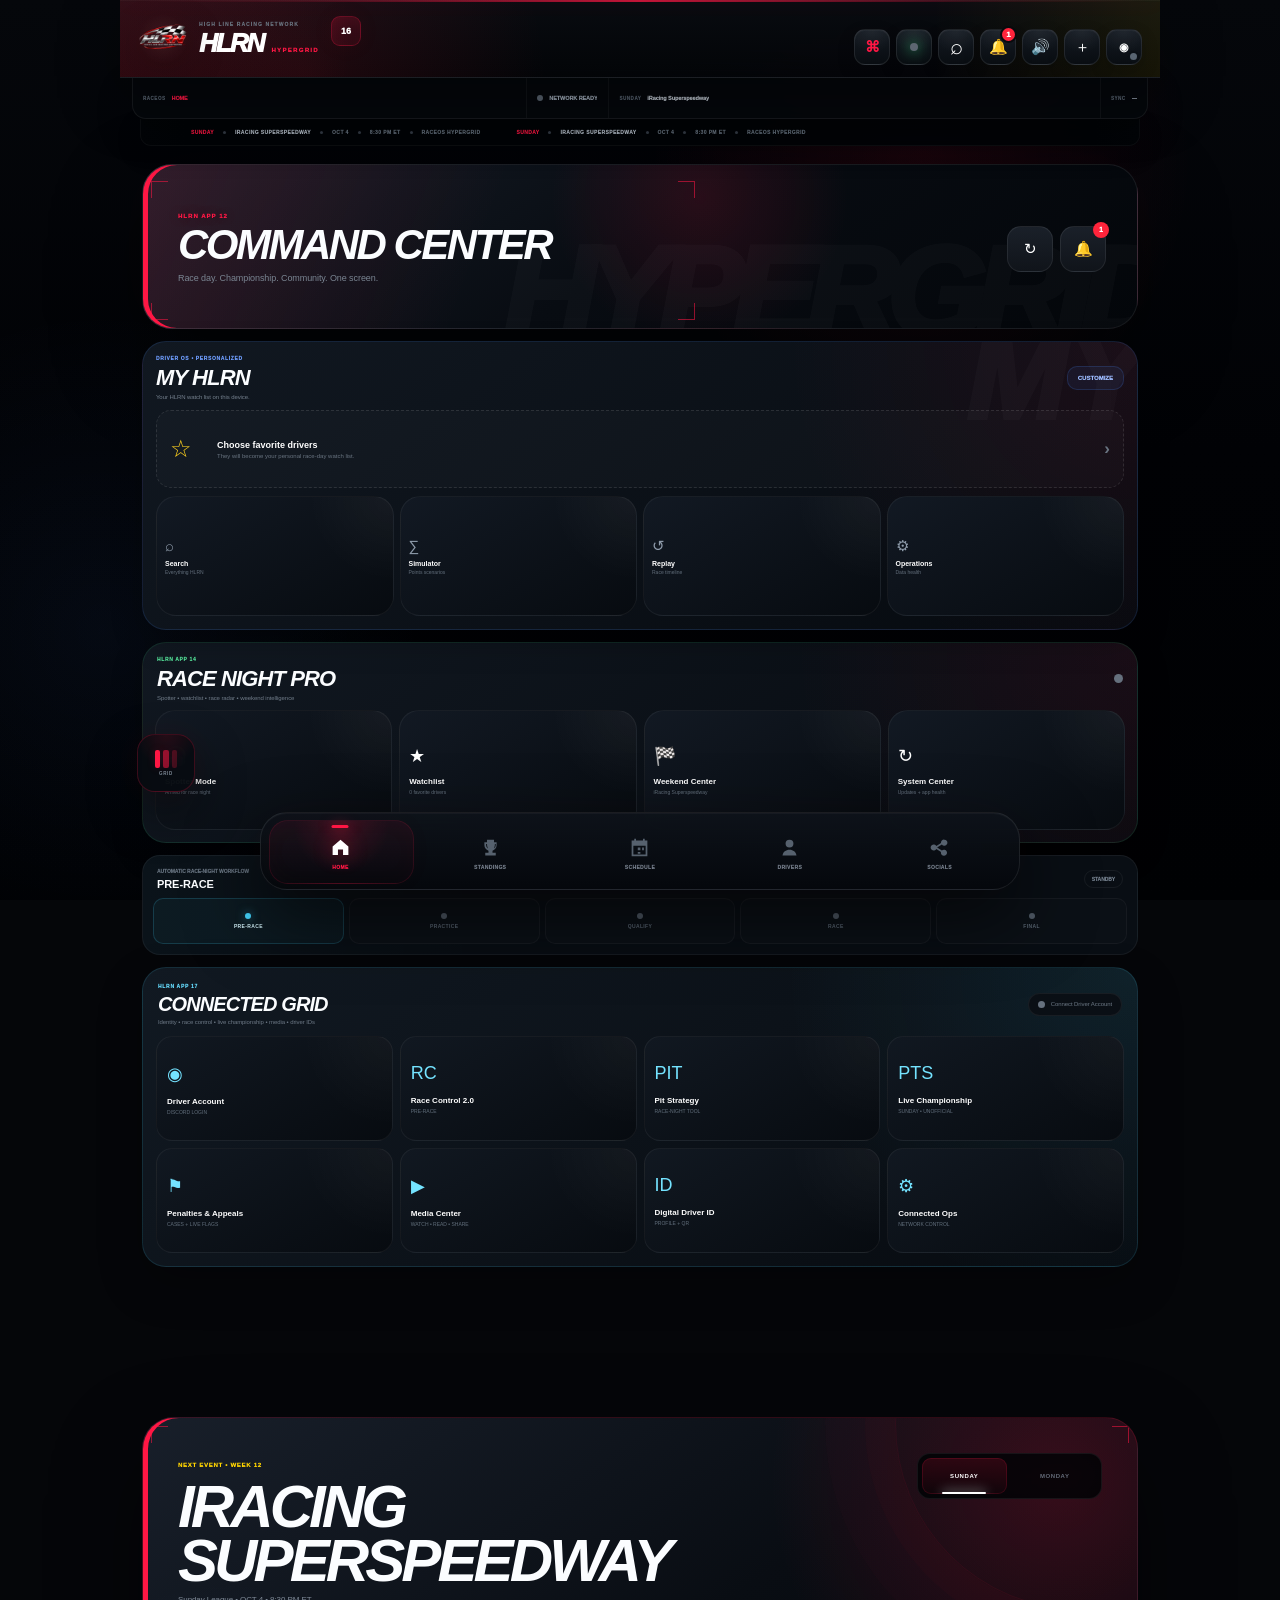
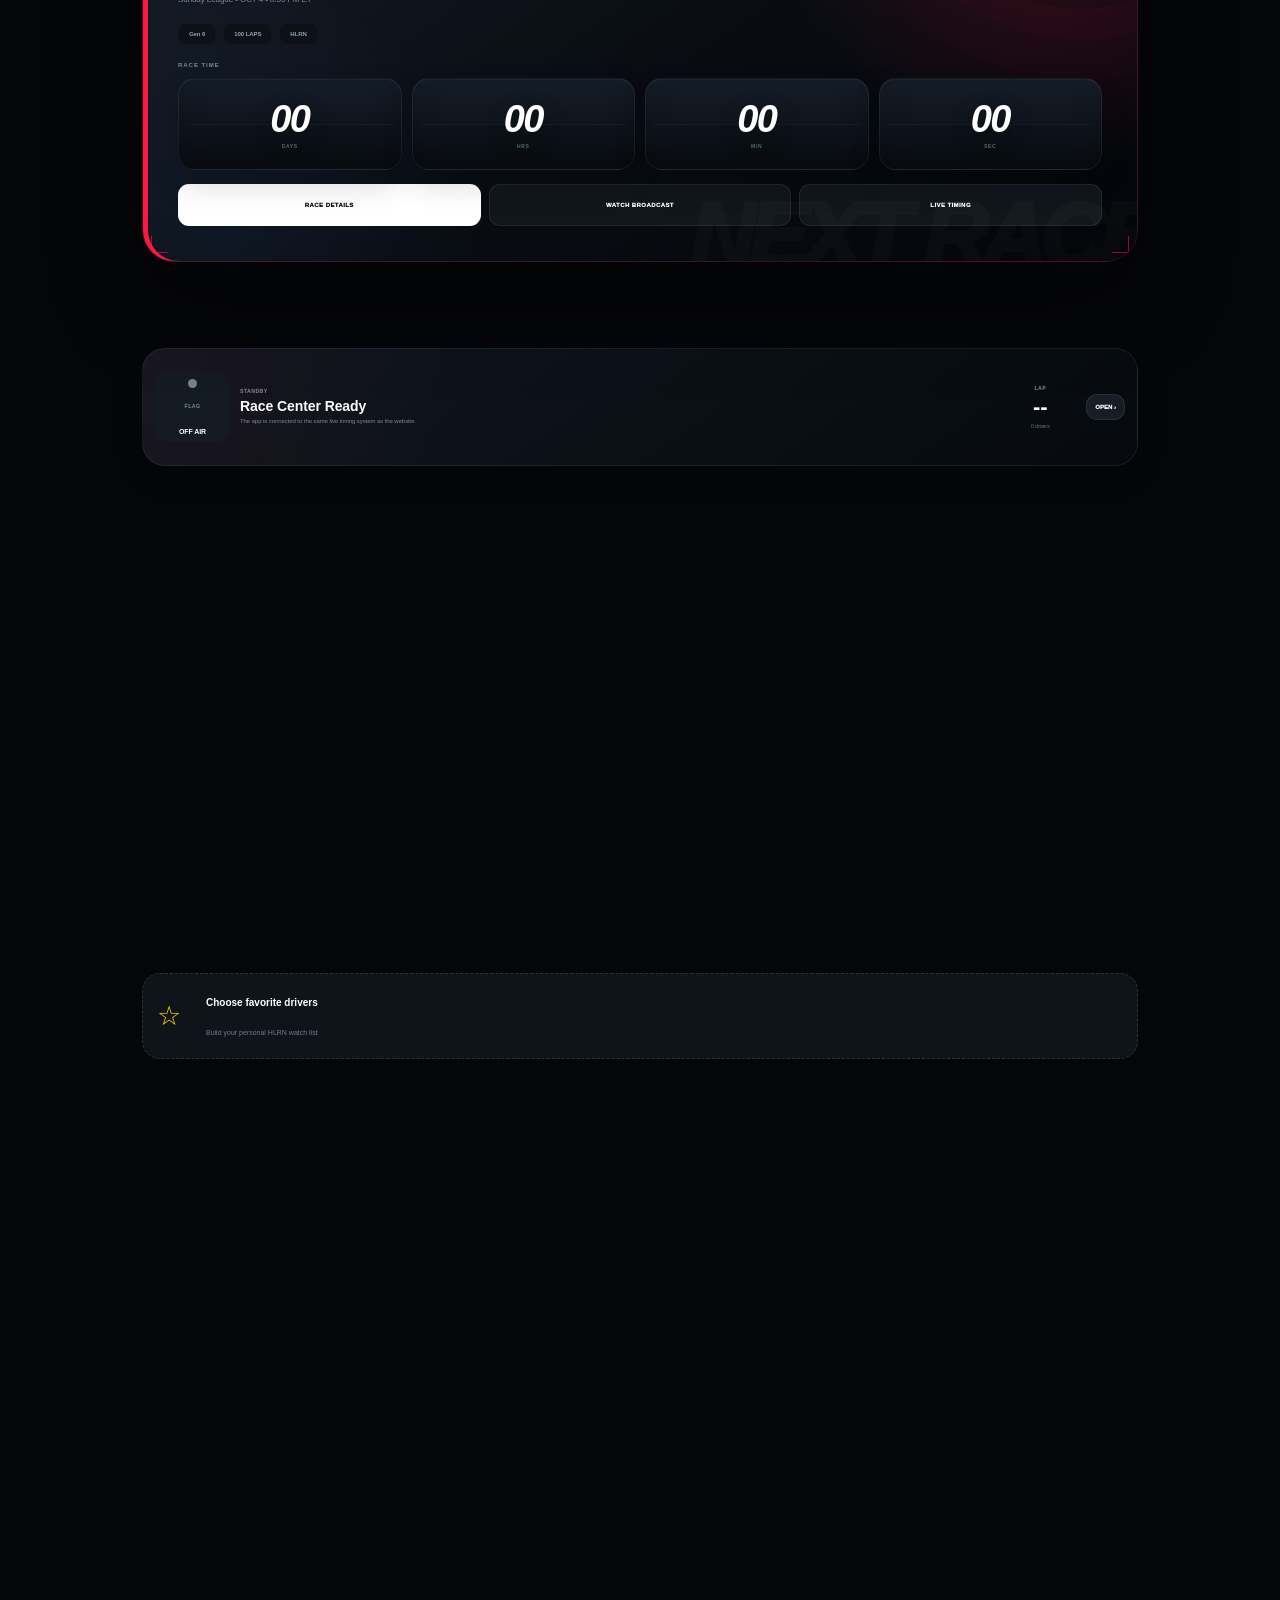
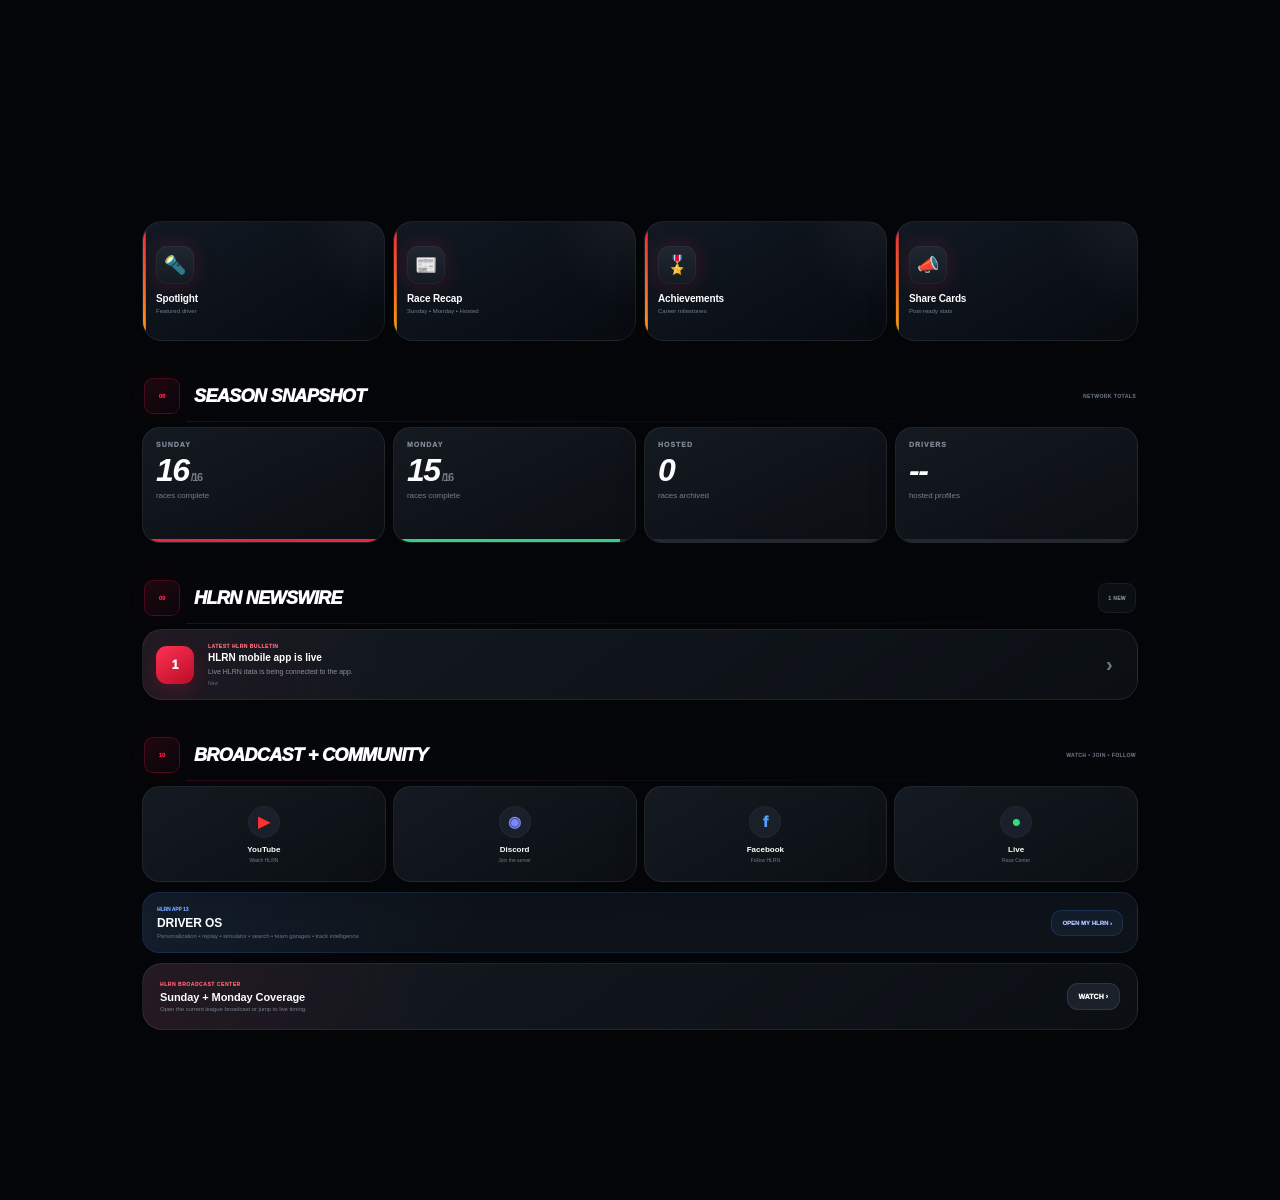
==== commit 0c6cbe82: "Deploy Connected Grid 17.0.1" ====
--- a/index.html
+++ b/index.html
@@ -10,12 +10,12 @@
   <meta name="apple-mobile-web-app-capable" content="yes" />
   <meta name="apple-mobile-web-app-status-bar-style" content="black-translucent" />
   <meta name="apple-mobile-web-app-title" content="HLRN" />
-  <link rel="stylesheet" href="style.css?v=17.0.0" />
-  <link rel="stylesheet" href="app13.css?v=17.0.0" />
-  <link rel="stylesheet" href="app14.css?v=17.0.0" />
-  <link rel="stylesheet" href="app15.css?v=17.0.0" />
-  <link rel="stylesheet" href="app16.css?v=17.0.0" />
-  <link rel="stylesheet" href="app17.css?v=17.0.0" />
+  <link rel="stylesheet" href="style.css?v=17.0.1" />
+  <link rel="stylesheet" href="app13.css?v=17.0.1" />
+  <link rel="stylesheet" href="app14.css?v=17.0.1" />
+  <link rel="stylesheet" href="app15.css?v=17.0.1" />
+  <link rel="stylesheet" href="app16.css?v=17.0.1" />
+  <link rel="stylesheet" href="app17.css?v=17.0.1" />
   <title>HLRN</title>
 </head>
 <body><div class="ambient-checkers" aria-hidden="true"></div>
@@ -47,13 +47,13 @@
     </nav>
   </div>
 
-  <script src="rules-data.js?v=17.0.0"></script>
-<script src="standings-driver-photos.js?v=17.0.0"></script>
-<script src="app.js?v=17.0.0"></script>
-<script src="app13.js?v=17.0.0"></script>
-<script src="app14.js?v=17.0.0"></script>
-<script src="app15.js?v=17.0.0"></script>
-<script src="app16.js?v=17.0.0"></script>
-<script src="app17.js?v=17.0.0"></script>
+  <script src="rules-data.js?v=17.0.1"></script>
+<script src="standings-driver-photos.js?v=17.0.1"></script>
+<script src="app.js?v=17.0.1"></script>
+<script src="app13.js?v=17.0.1"></script>
+<script src="app14.js?v=17.0.1"></script>
+<script src="app15.js?v=17.0.1"></script>
+<script src="app16.js?v=17.0.1"></script>
+<script src="app17.js?v=17.0.1"></script>
 </body>
 </html>
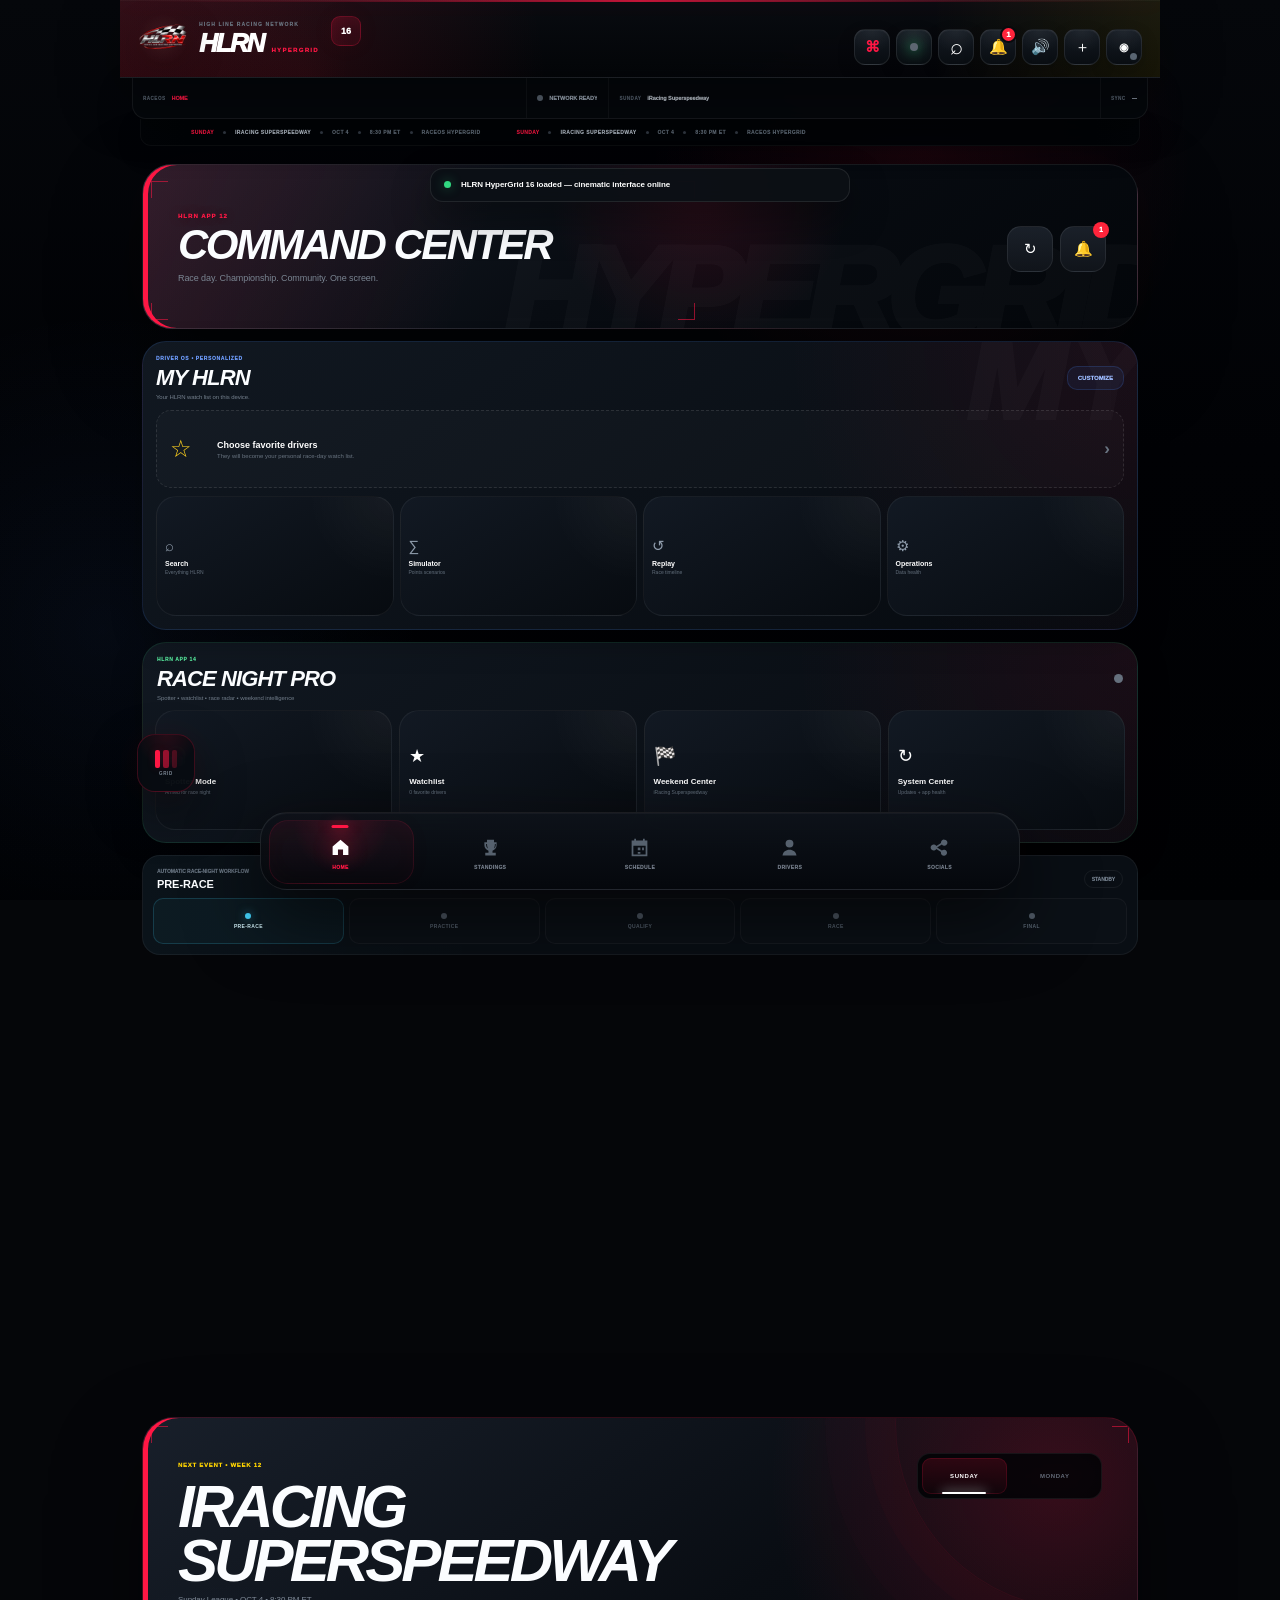
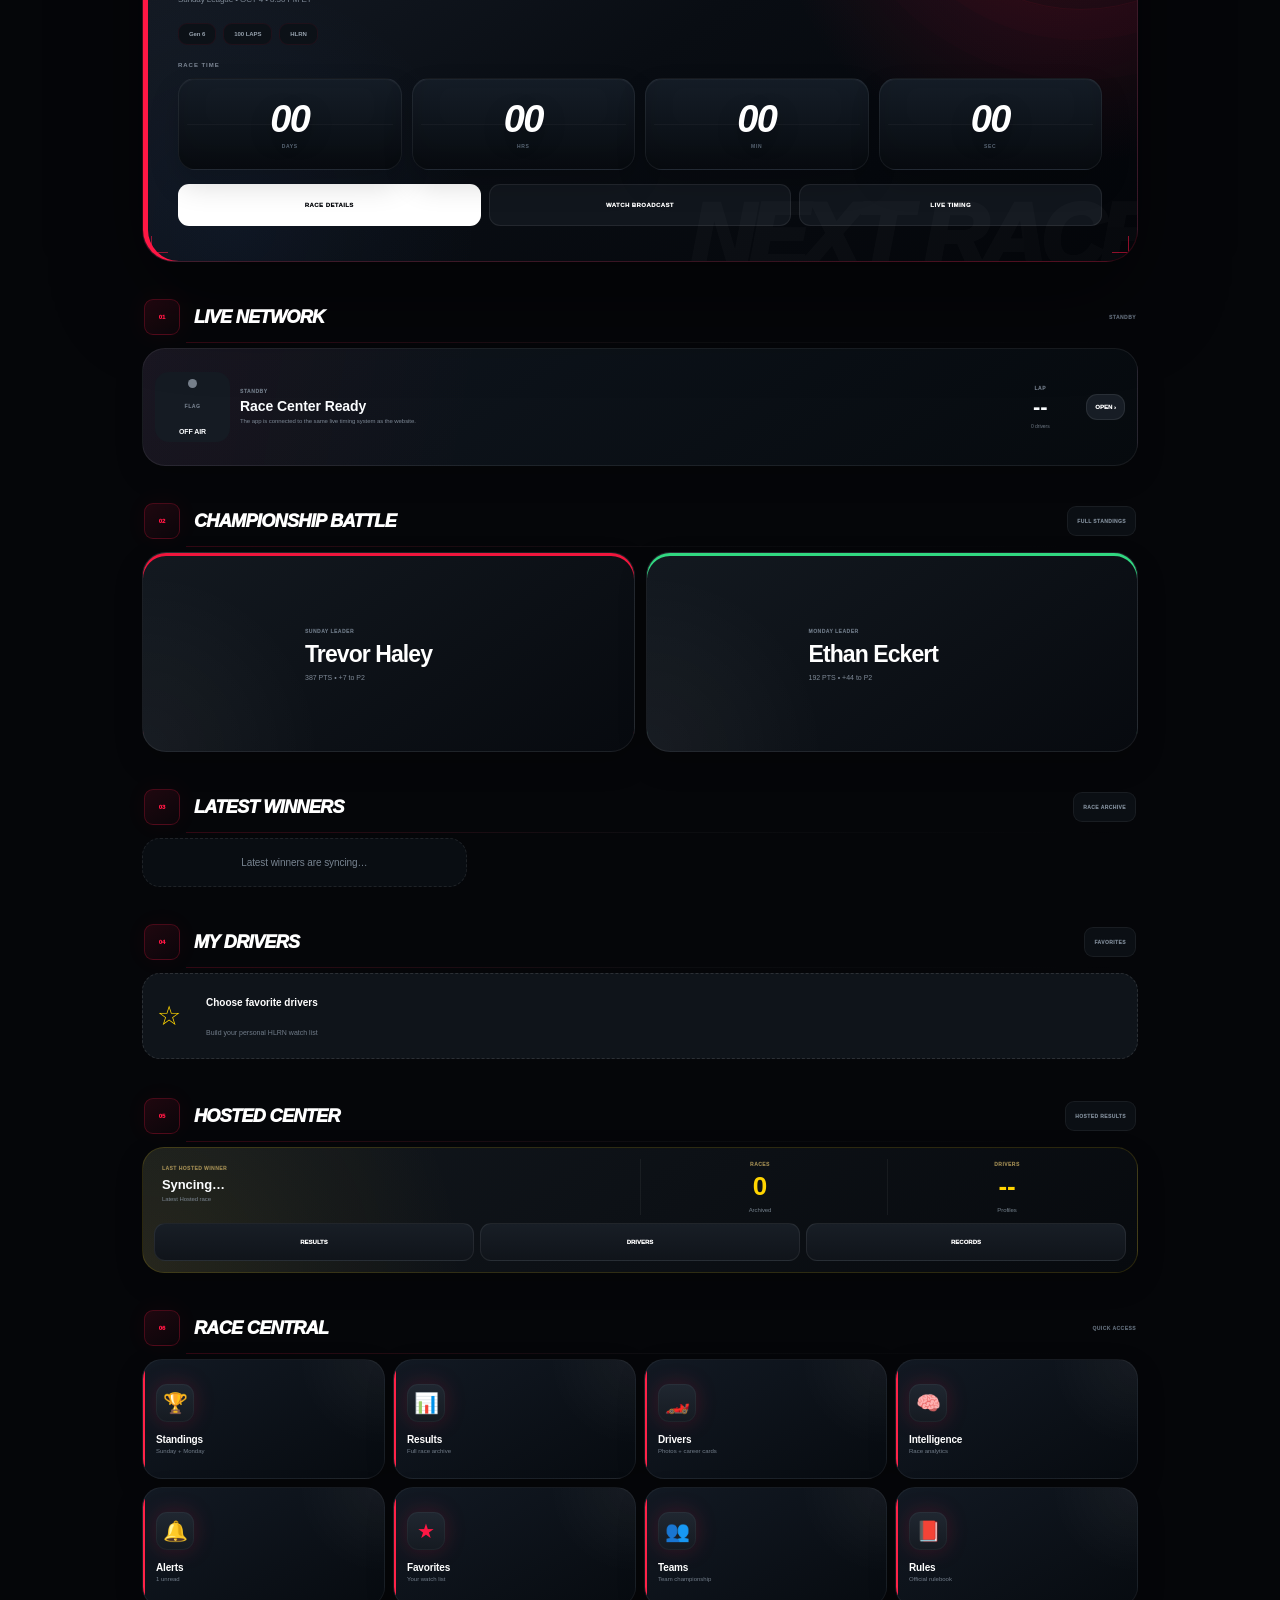
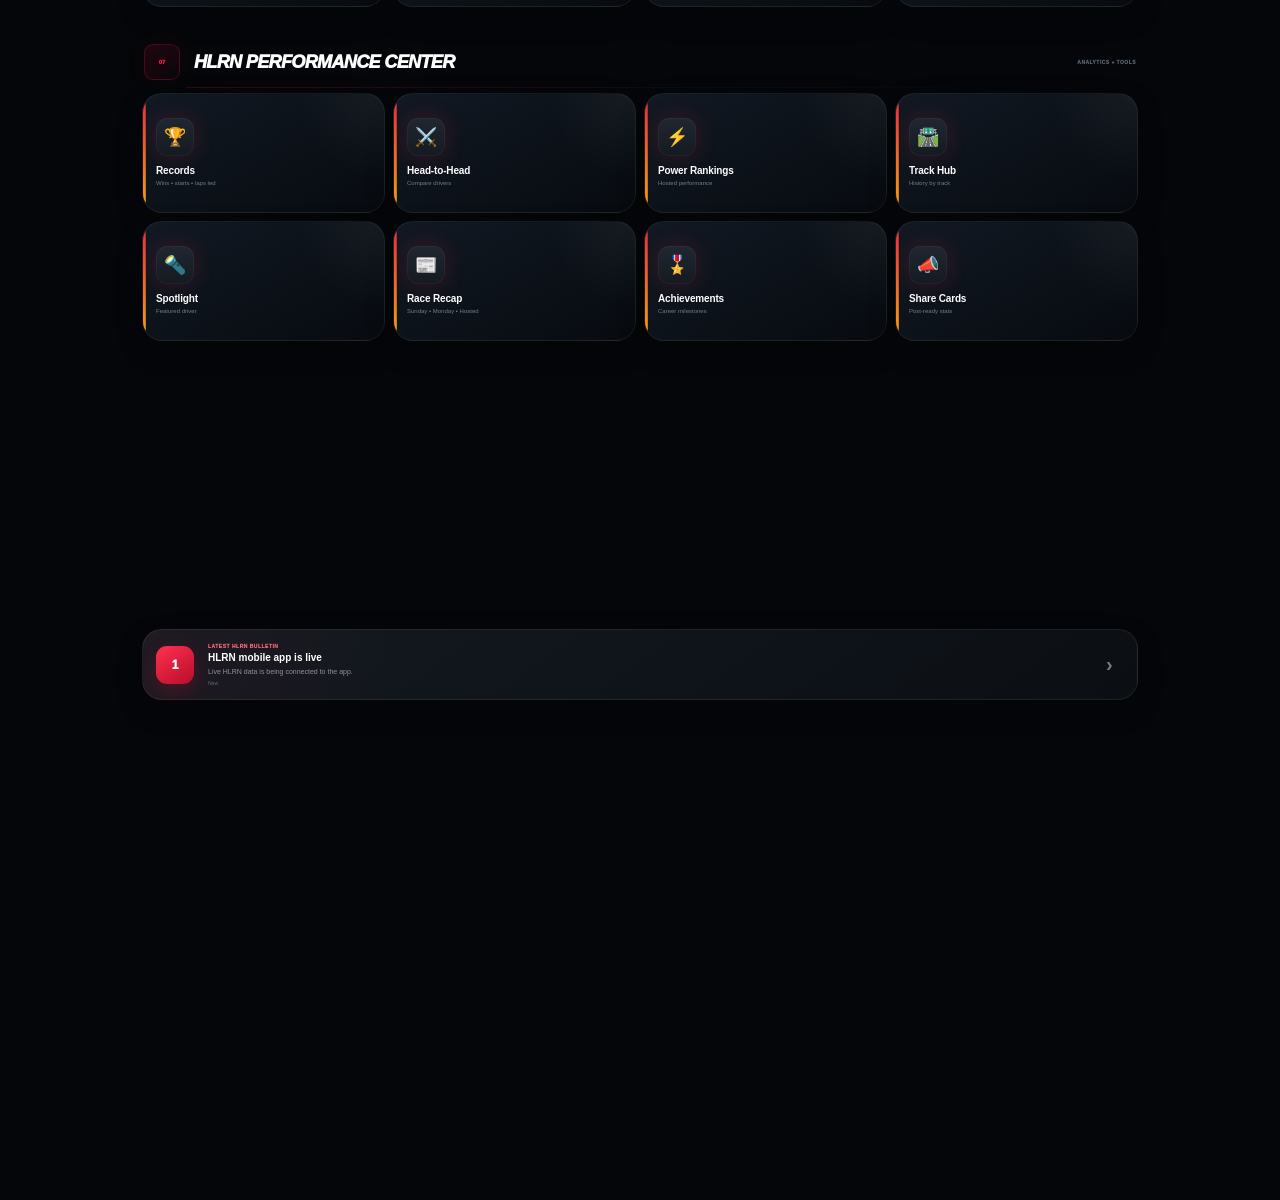
==== commit 8427d367: "Deploy Connected Grid 17.0.2" ====
--- a/index.html
+++ b/index.html
@@ -10,12 +10,12 @@
   <meta name="apple-mobile-web-app-capable" content="yes" />
   <meta name="apple-mobile-web-app-status-bar-style" content="black-translucent" />
   <meta name="apple-mobile-web-app-title" content="HLRN" />
-  <link rel="stylesheet" href="style.css?v=17.0.1" />
-  <link rel="stylesheet" href="app13.css?v=17.0.1" />
-  <link rel="stylesheet" href="app14.css?v=17.0.1" />
-  <link rel="stylesheet" href="app15.css?v=17.0.1" />
-  <link rel="stylesheet" href="app16.css?v=17.0.1" />
-  <link rel="stylesheet" href="app17.css?v=17.0.1" />
+  <link rel="stylesheet" href="style.css?v=17.0.2" />
+  <link rel="stylesheet" href="app13.css?v=17.0.2" />
+  <link rel="stylesheet" href="app14.css?v=17.0.2" />
+  <link rel="stylesheet" href="app15.css?v=17.0.2" />
+  <link rel="stylesheet" href="app16.css?v=17.0.2" />
+  <link rel="stylesheet" href="app17.css?v=17.0.2" />
   <title>HLRN</title>
 </head>
 <body><div class="ambient-checkers" aria-hidden="true"></div>
@@ -47,13 +47,13 @@
     </nav>
   </div>
 
-  <script src="rules-data.js?v=17.0.1"></script>
-<script src="standings-driver-photos.js?v=17.0.1"></script>
-<script src="app.js?v=17.0.1"></script>
-<script src="app13.js?v=17.0.1"></script>
-<script src="app14.js?v=17.0.1"></script>
-<script src="app15.js?v=17.0.1"></script>
-<script src="app16.js?v=17.0.1"></script>
-<script src="app17.js?v=17.0.1"></script>
+  <script src="rules-data.js?v=17.0.2"></script>
+<script src="standings-driver-photos.js?v=17.0.2"></script>
+<script src="app.js?v=17.0.2"></script>
+<script src="app13.js?v=17.0.2"></script>
+<script src="app14.js?v=17.0.2"></script>
+<script src="app15.js?v=17.0.2"></script>
+<script src="app16.js?v=17.0.2"></script>
+<script src="app17.js?v=17.0.2"></script>
 </body>
 </html>
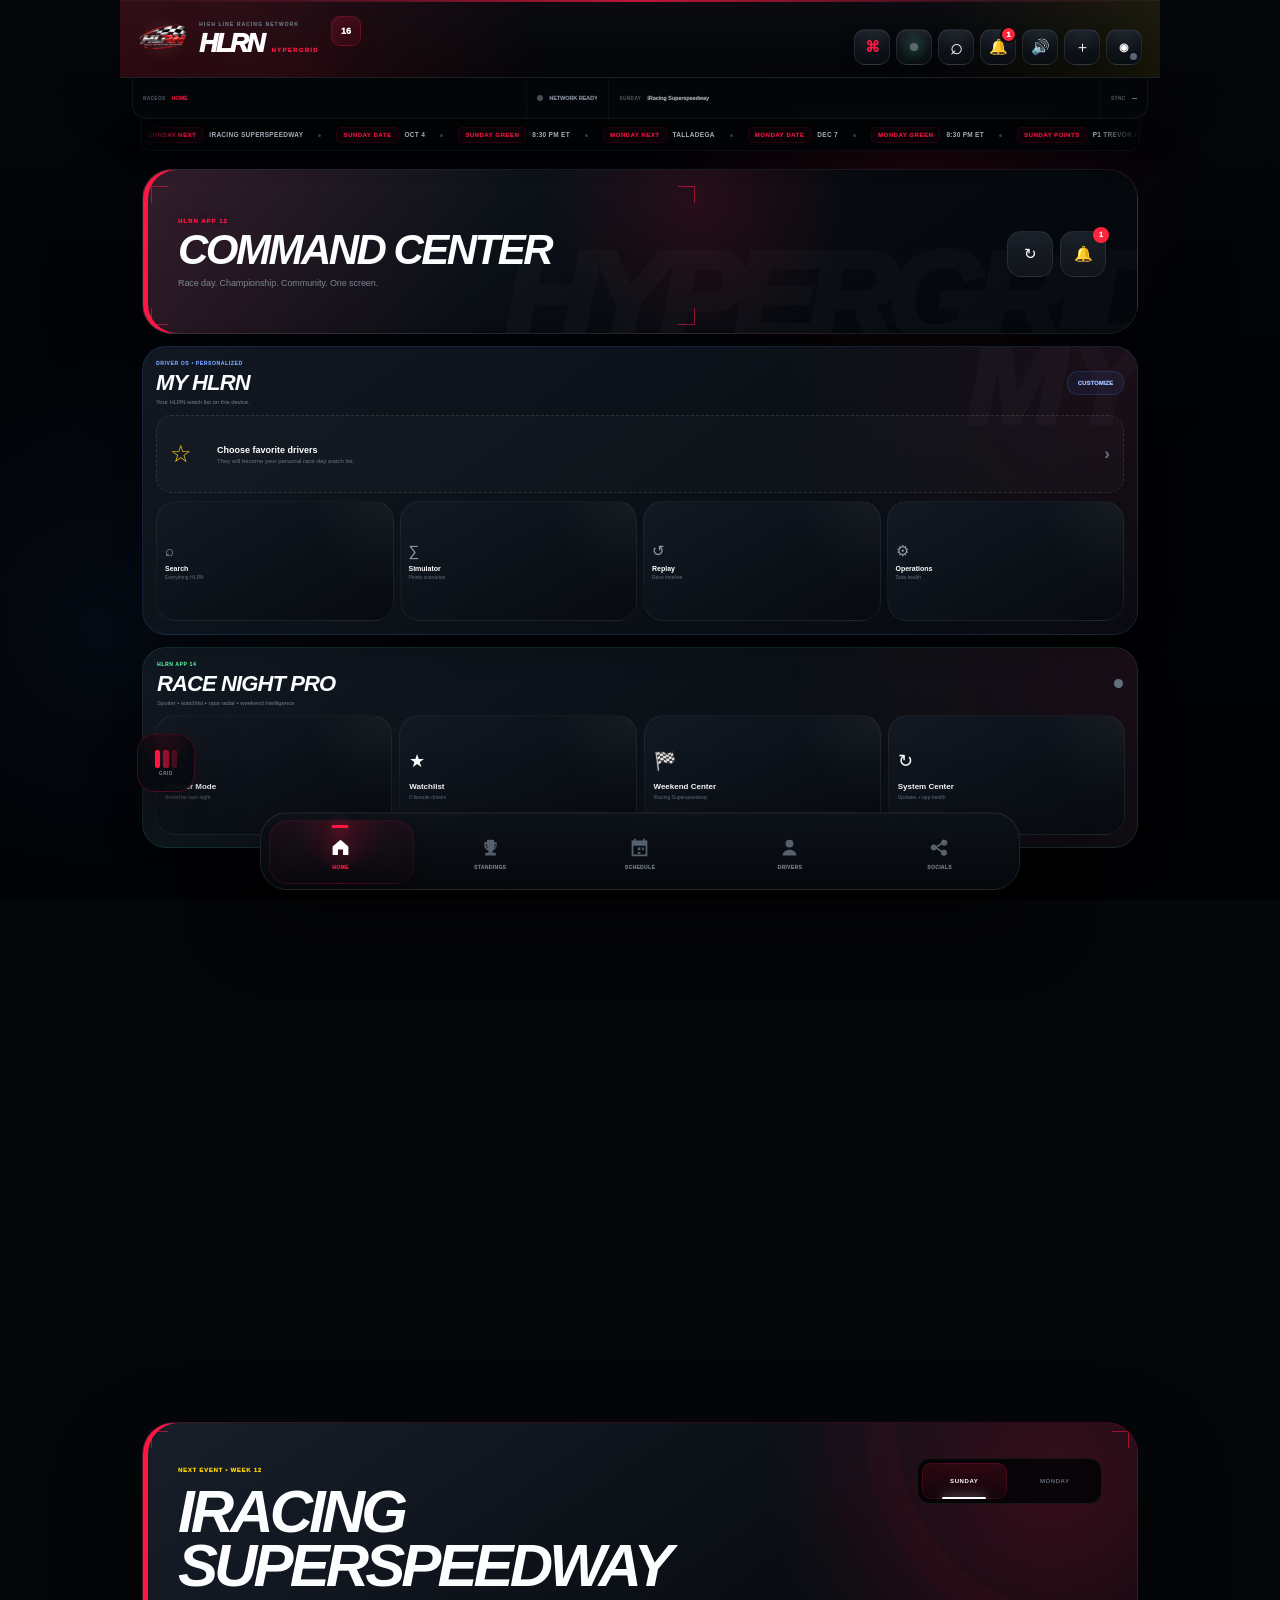
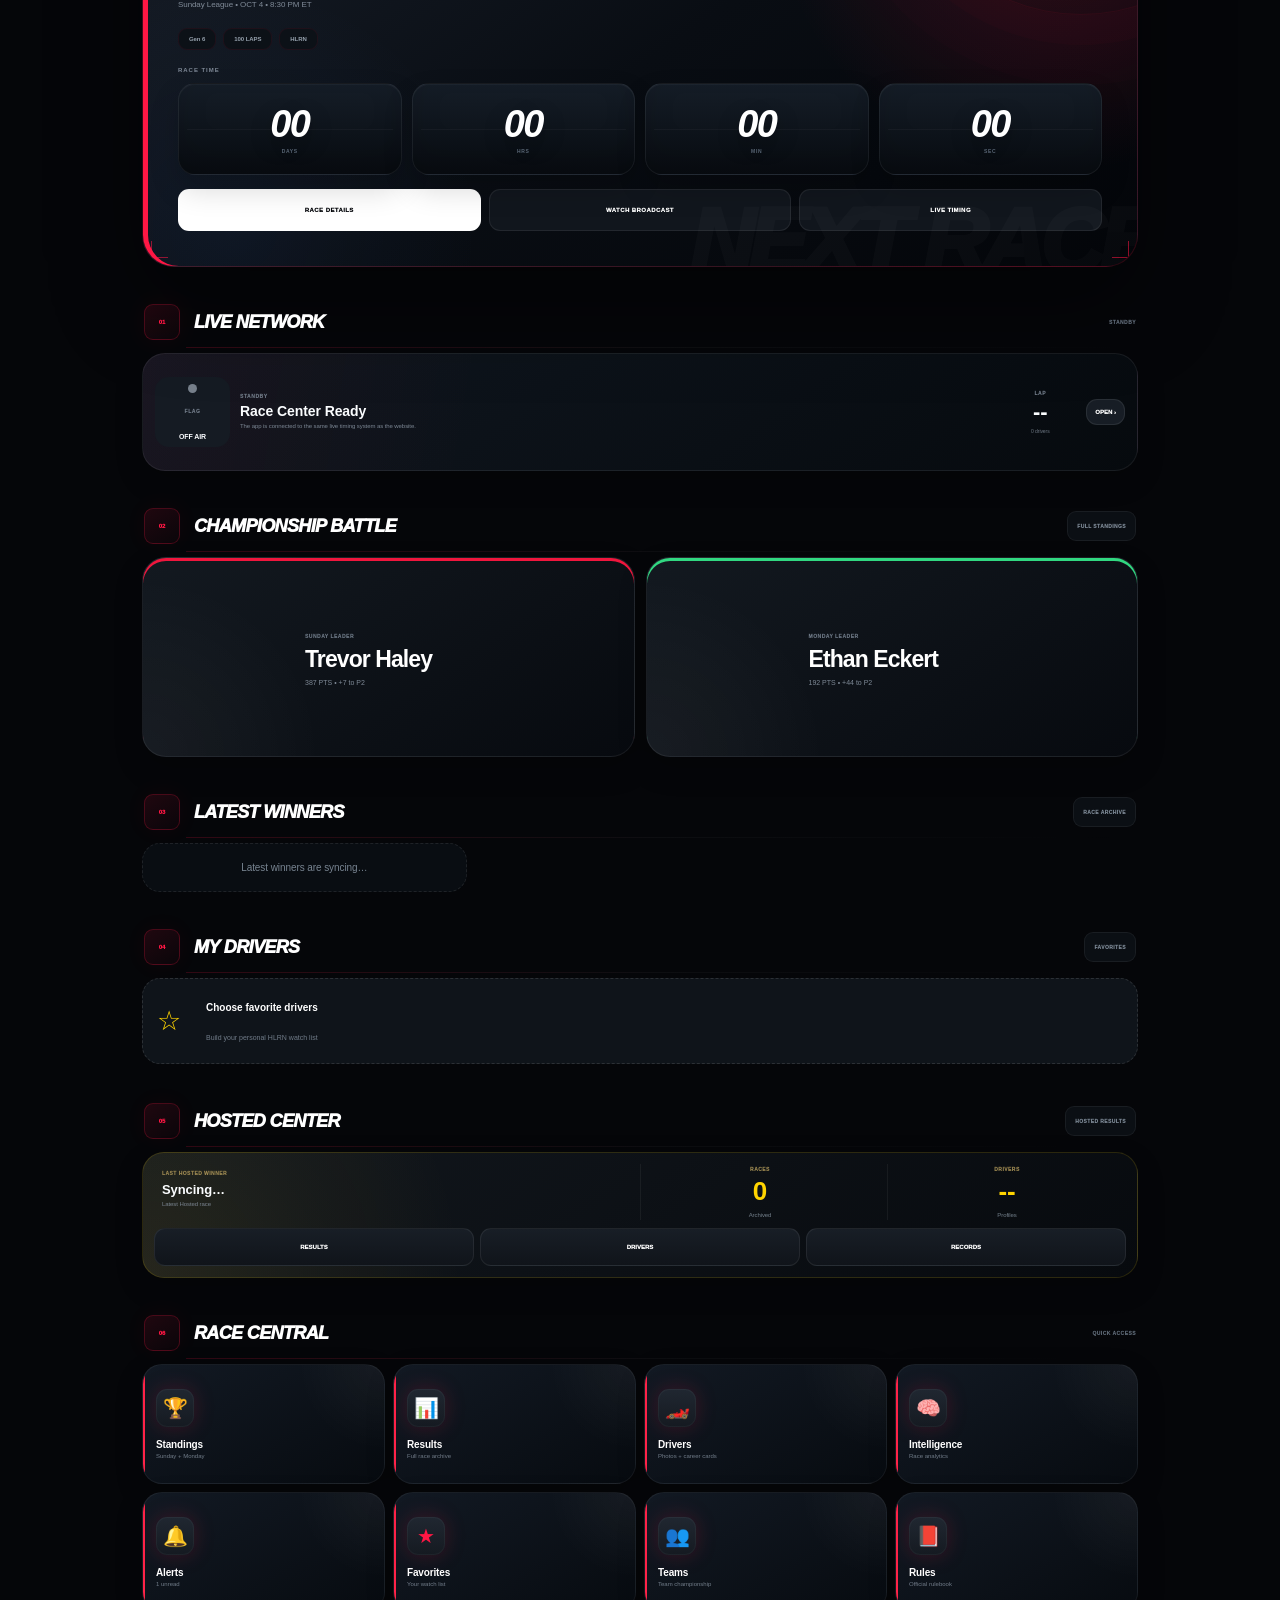
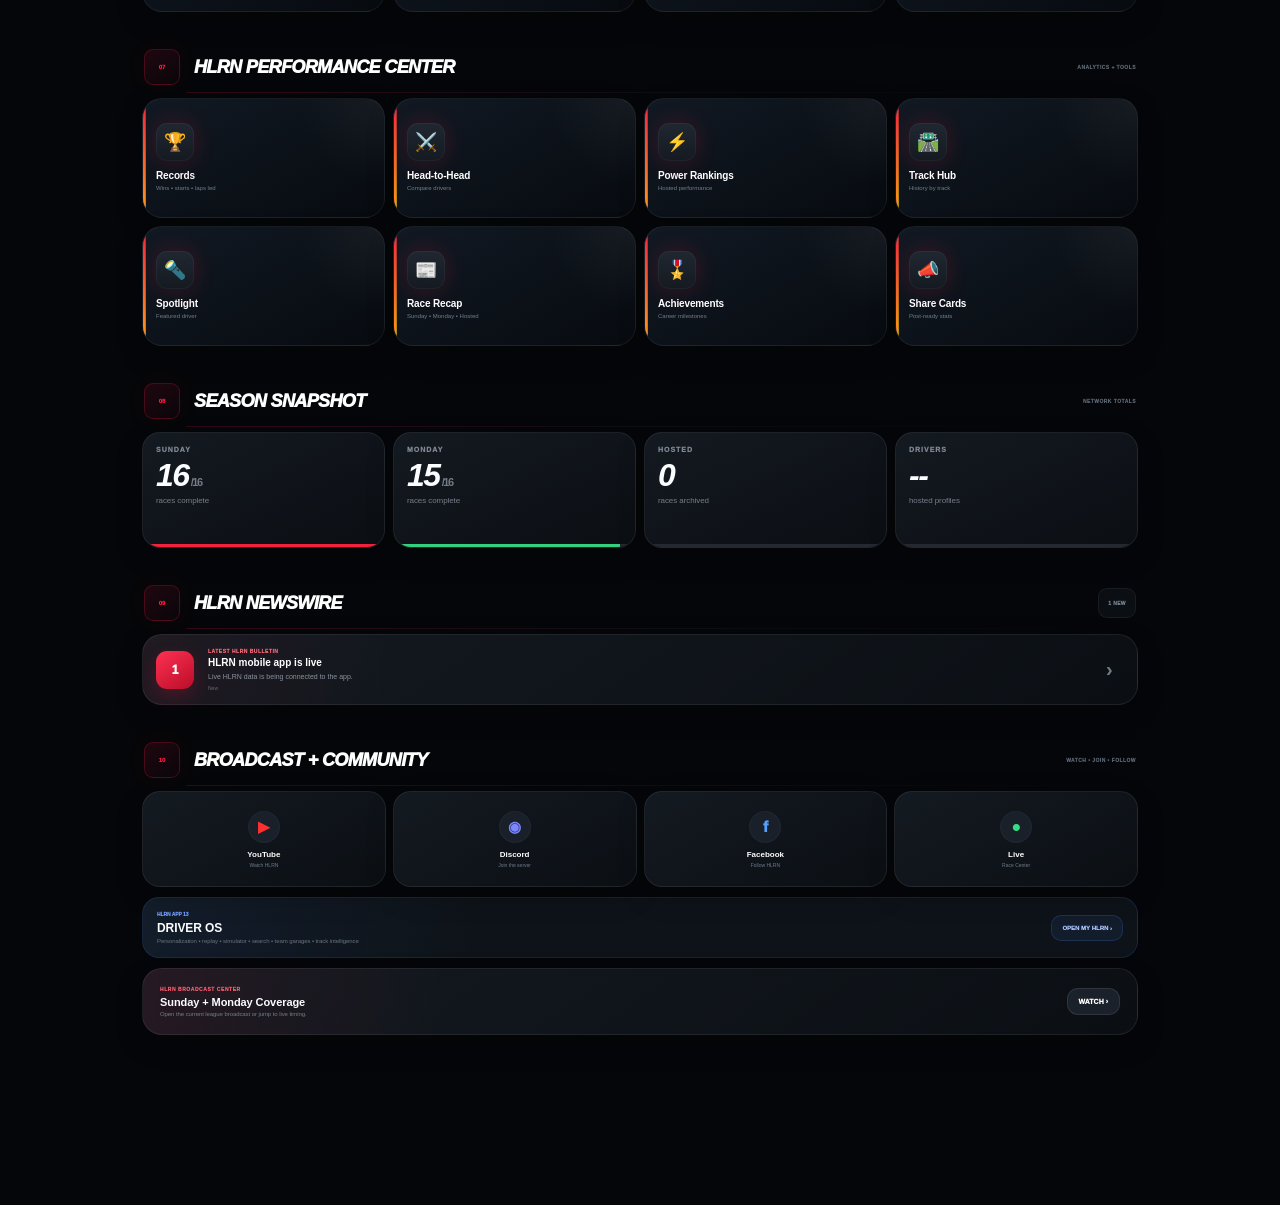
==== commit 1410a7fd: "Deploy scrolling HLRN information ticker" ====
--- a/index.html
+++ b/index.html
@@ -10,12 +10,12 @@
   <meta name="apple-mobile-web-app-capable" content="yes" />
   <meta name="apple-mobile-web-app-status-bar-style" content="black-translucent" />
   <meta name="apple-mobile-web-app-title" content="HLRN" />
-  <link rel="stylesheet" href="style.css?v=17.0.2" />
-  <link rel="stylesheet" href="app13.css?v=17.0.2" />
-  <link rel="stylesheet" href="app14.css?v=17.0.2" />
-  <link rel="stylesheet" href="app15.css?v=17.0.2" />
-  <link rel="stylesheet" href="app16.css?v=17.0.2" />
-  <link rel="stylesheet" href="app17.css?v=17.0.2" />
+  <link rel="stylesheet" href="style.css?v=17.0.3" />
+  <link rel="stylesheet" href="app13.css?v=17.0.3" />
+  <link rel="stylesheet" href="app14.css?v=17.0.3" />
+  <link rel="stylesheet" href="app15.css?v=17.0.3" />
+  <link rel="stylesheet" href="app16.css?v=17.0.3" />
+  <link rel="stylesheet" href="app17.css?v=17.0.3" />
   <title>HLRN</title>
 </head>
 <body><div class="ambient-checkers" aria-hidden="true"></div>
@@ -47,13 +47,13 @@
     </nav>
   </div>
 
-  <script src="rules-data.js?v=17.0.2"></script>
-<script src="standings-driver-photos.js?v=17.0.2"></script>
-<script src="app.js?v=17.0.2"></script>
-<script src="app13.js?v=17.0.2"></script>
-<script src="app14.js?v=17.0.2"></script>
-<script src="app15.js?v=17.0.2"></script>
-<script src="app16.js?v=17.0.2"></script>
-<script src="app17.js?v=17.0.2"></script>
+  <script src="rules-data.js?v=17.0.3"></script>
+<script src="standings-driver-photos.js?v=17.0.3"></script>
+<script src="app.js?v=17.0.3"></script>
+<script src="app13.js?v=17.0.3"></script>
+<script src="app14.js?v=17.0.3"></script>
+<script src="app15.js?v=17.0.3"></script>
+<script src="app16.js?v=17.0.3"></script>
+<script src="app17.js?v=17.0.3"></script>
 </body>
 </html>
--- a/app17.css
+++ b/app17.css
@@ -1614,3 +1614,94 @@
   .cg-admin-health,.cg-penalty-summary,.cg-rc2-hero{grid-template-columns:1fr}
   .cg-media-broadcasts,.cg-media-community{grid-template-columns:1fr}
 }
+
+
+/* =========================================================
+   CONNECTED GRID 17.0.3 — CONTINUOUS BROADCAST CRAWL
+   ========================================================= */
+.hg-ticker{
+  height:32px!important;
+  overflow:hidden!important;
+  white-space:nowrap;
+}
+.hg-ticker-belt{
+  width:max-content;
+  display:flex;
+  align-items:center;
+  will-change:transform;
+  transform:translate3d(0,0,0);
+}
+.hg-ticker-belt.run{
+  animation:hgConnectedTicker var(--hg-ticker-duration,55s) linear infinite;
+}
+.hg-ticker:hover .hg-ticker-belt{
+  animation-play-state:paused;
+}
+.hg-ticker-copy{
+  flex:0 0 auto;
+  display:flex;
+  align-items:center;
+  gap:13px;
+  padding-right:28px;
+}
+.hg-ticker-item{
+  display:inline-flex!important;
+  align-items:center;
+  gap:6px;
+  min-width:max-content;
+  white-space:nowrap;
+}
+.hg-ticker-item b{
+  display:inline-block;
+  padding:4px 6px;
+  border:1px solid rgba(var(--hg-accent-rgb),.13);
+  border-radius:5px;
+  background:rgba(var(--hg-accent-rgb),.045);
+  color:var(--hg-accent)!important;
+  font-size:6px!important;
+  font-weight:1000!important;
+  line-height:1!important;
+  letter-spacing:.09em!important;
+}
+.hg-ticker.live .hg-ticker-item.live b{
+  border-color:rgba(var(--hg-live-flag-rgb),.18);
+  background:rgba(var(--hg-live-flag-rgb),.06);
+  color:var(--hg-live-flag)!important;
+  box-shadow:0 0 12px rgba(var(--hg-live-flag-rgb),.08);
+}
+.hg-ticker-item strong{
+  color:#c4ced9!important;
+  font-size:6.5px!important;
+  font-weight:900!important;
+  letter-spacing:.045em!important;
+}
+.hg-ticker-sep{
+  flex:0 0 3px;
+  width:3px!important;
+  height:3px!important;
+  margin:0 2px;
+  border-radius:50%;
+  background:#3d4651!important;
+}
+@keyframes hgConnectedTicker{
+  from{transform:translate3d(0,0,0)}
+  to{transform:translate3d(calc(-1 * var(--hg-ticker-distance,1000px)),0,0)}
+}
+
+/* App 16's old copies are no longer used, but keep them hidden if cached markup survives. */
+.hg-ticker-track{display:none!important}
+
+@media(max-width:600px){
+  .hg-ticker{height:29px!important}
+  .hg-ticker-copy{gap:10px;padding-right:22px}
+  .hg-ticker-item{gap:5px}
+  .hg-ticker-item b{font-size:5.5px!important}
+  .hg-ticker-item strong{font-size:6px!important}
+}
+
+@media(prefers-reduced-motion:reduce){
+  /* This is an information marquee, so retain slow motion instead of freezing it. */
+  .hg-ticker-belt.run{
+    animation:hgConnectedTicker calc(var(--hg-ticker-duration,55s) * 1.6) linear infinite!important;
+  }
+}
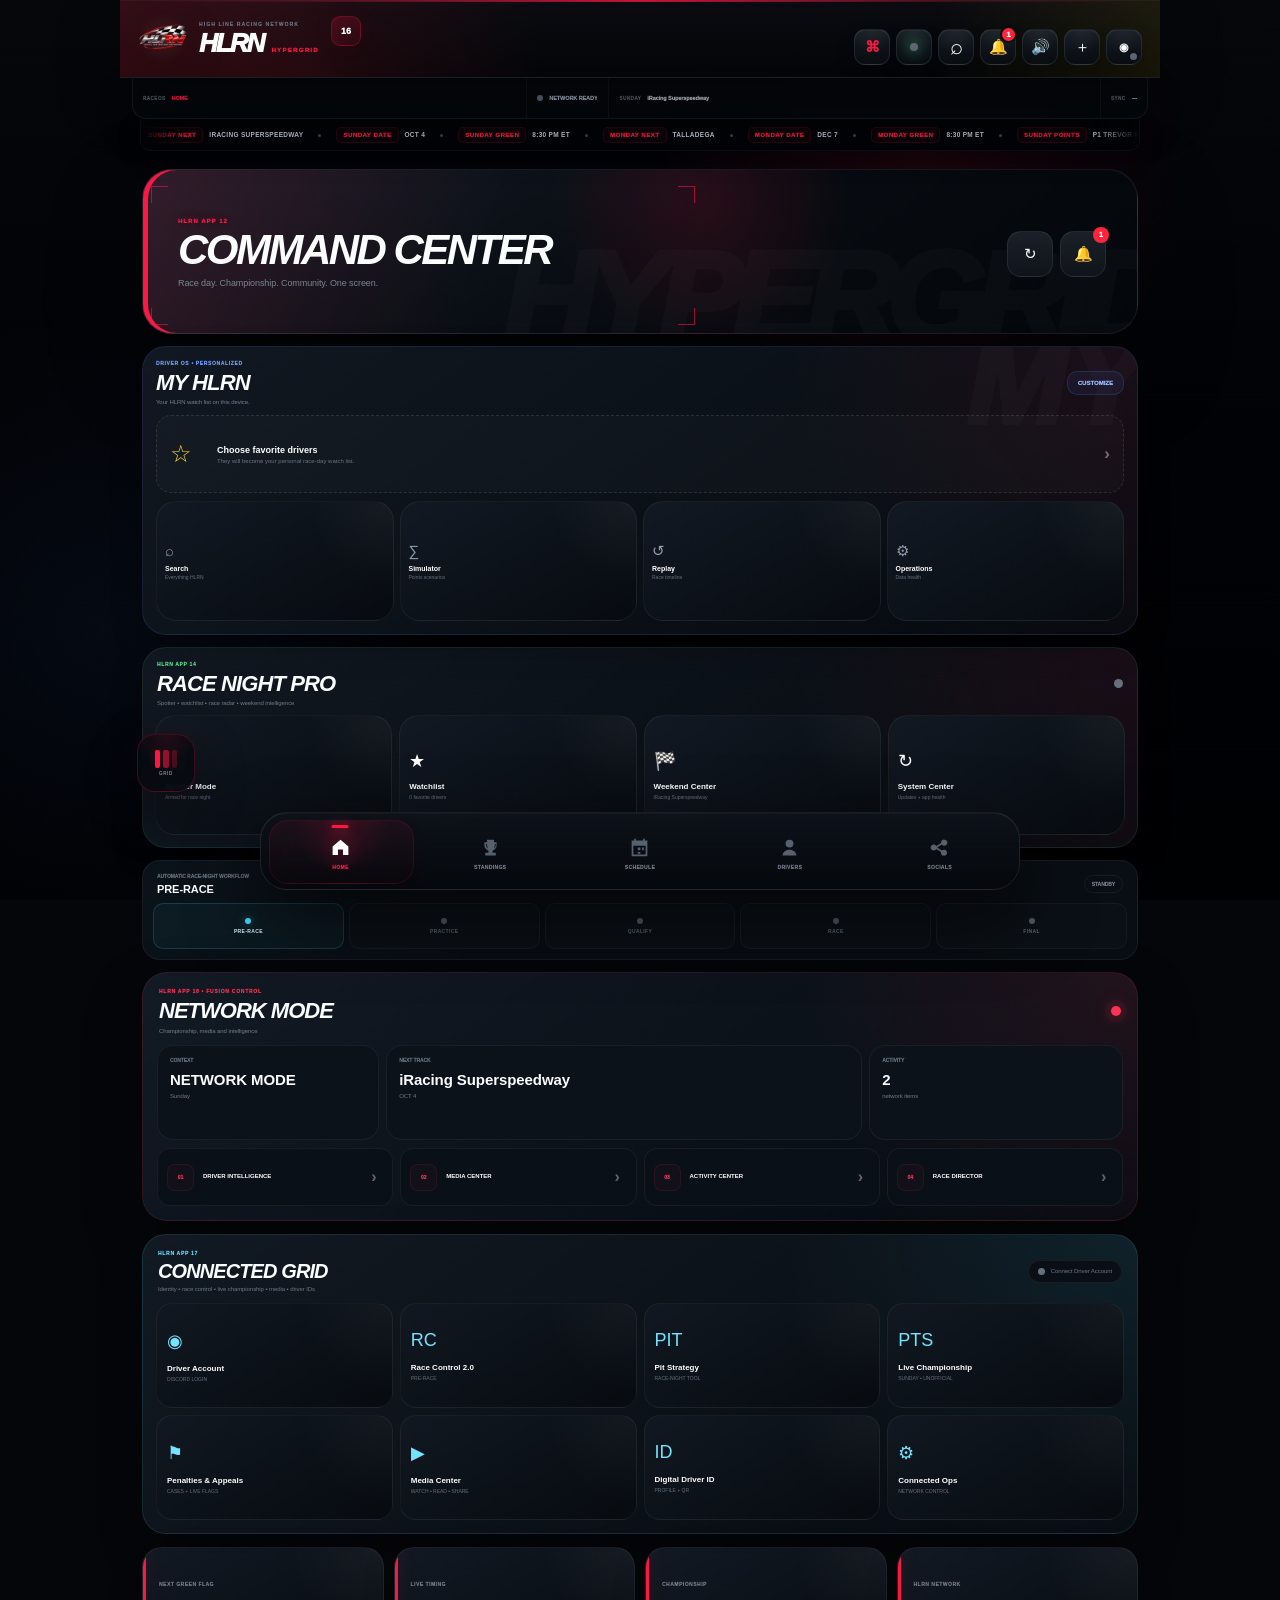
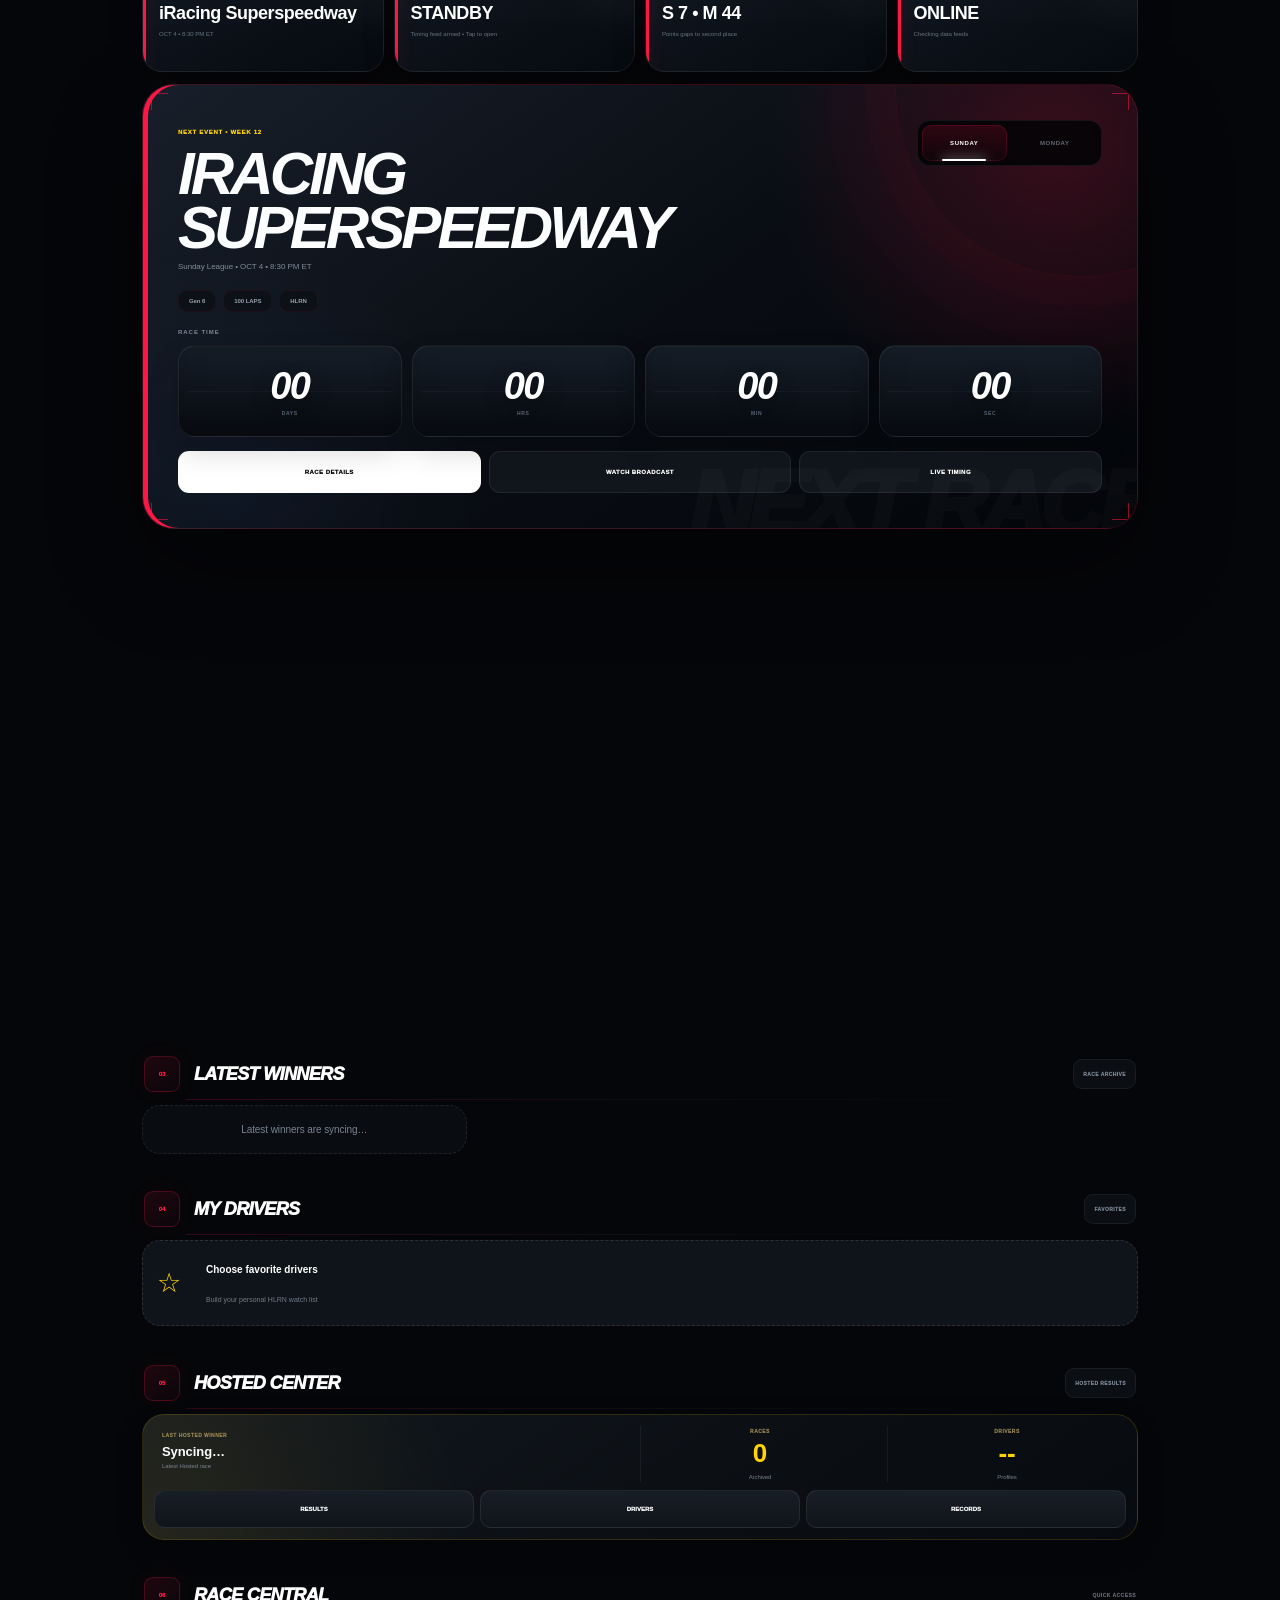
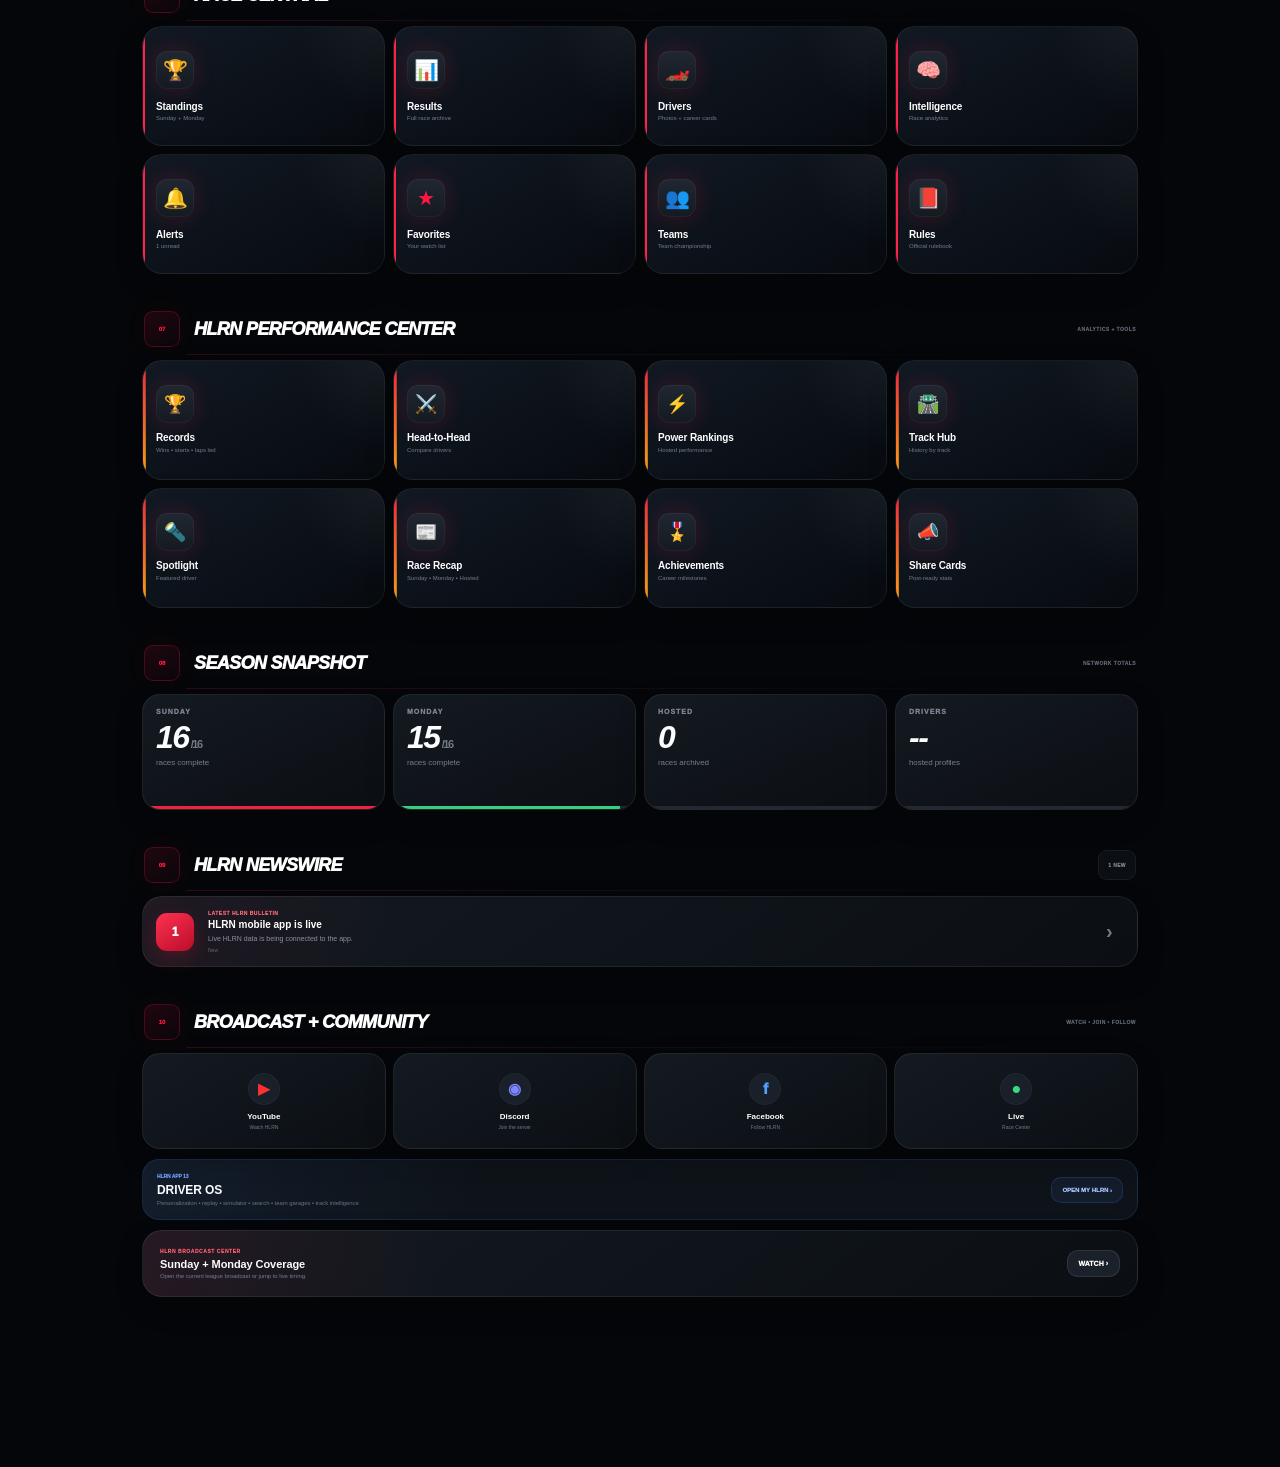
==== commit 8adb4369: "Release HLRN Fusion Control 18" ====
--- a/index.html
+++ b/index.html
@@ -10,18 +10,19 @@
   <meta name="apple-mobile-web-app-capable" content="yes" />
   <meta name="apple-mobile-web-app-status-bar-style" content="black-translucent" />
   <meta name="apple-mobile-web-app-title" content="HLRN" />
-  <link rel="stylesheet" href="style.css?v=17.0.3" />
-  <link rel="stylesheet" href="app13.css?v=17.0.3" />
-  <link rel="stylesheet" href="app14.css?v=17.0.3" />
-  <link rel="stylesheet" href="app15.css?v=17.0.3" />
-  <link rel="stylesheet" href="app16.css?v=17.0.3" />
-  <link rel="stylesheet" href="app17.css?v=17.0.3" />
+  <link rel="stylesheet" href="style.css?v=18.0.0" />
+  <link rel="stylesheet" href="app13.css?v=18.0.0" />
+  <link rel="stylesheet" href="app14.css?v=18.0.0" />
+  <link rel="stylesheet" href="app15.css?v=18.0.0" />
+  <link rel="stylesheet" href="app16.css?v=18.0.0" />
+  <link rel="stylesheet" href="app17.css?v=18.0.0" />
+  <link rel="stylesheet" href="app18.css?v=18.0.0" />
   <title>HLRN</title>
 </head>
 <body><div class="ambient-checkers" aria-hidden="true"></div>
   <div class="app-shell">
     <header class="topbar"><div class="topbar-glow" aria-hidden="true"></div>
-      <div class="top-brand"><img src="hlrn-logo-4k.png" alt="HLRN"><div><div class="eyebrow">HIGH LINE RACING NETWORK</div><h1>HLRN <em>CONNECTED GRID</em></h1></div><span class="top-edition">17</span></div>
+      <div class="top-brand"><img src="hlrn-logo-4k.png" alt="HLRN"><div><div class="eyebrow">HIGH LINE RACING NETWORK</div><h1>HLRN <em>FUSION CONTROL</em></h1></div><span class="top-edition">18</span></div>
       <div class="top-actions"><div class="top-network-pill"><span class="top-live-dot" aria-hidden="true"></span><b>NETWORK READY</b></div><button class="icon-btn notification-quick" id="notificationQuickBtn" onclick="openFeature('notifications')" aria-label="Open notifications">🔔<i id="notificationQuickBadge" hidden></i></button><button class="icon-btn sound-toggle" id="soundToggleBtn" onclick="toggleHLRNSound()" aria-label="Turn sound effects off">🔊</button><button class="icon-btn" id="installBtn" hidden aria-label="Install app">＋</button></div>
     </header>
 
@@ -47,13 +48,14 @@
     </nav>
   </div>
 
-  <script src="rules-data.js?v=17.0.3"></script>
-<script src="standings-driver-photos.js?v=17.0.3"></script>
-<script src="app.js?v=17.0.3"></script>
-<script src="app13.js?v=17.0.3"></script>
-<script src="app14.js?v=17.0.3"></script>
-<script src="app15.js?v=17.0.3"></script>
-<script src="app16.js?v=17.0.3"></script>
-<script src="app17.js?v=17.0.3"></script>
+  <script src="rules-data.js?v=18.0.0"></script>
+<script src="standings-driver-photos.js?v=18.0.0"></script>
+<script src="app.js?v=18.0.0"></script>
+<script src="app13.js?v=18.0.0"></script>
+<script src="app14.js?v=18.0.0"></script>
+<script src="app15.js?v=18.0.0"></script>
+<script src="app16.js?v=18.0.0"></script>
+<script src="app17.js?v=18.0.0"></script>
+<script src="app18.js?v=18.0.0"></script>
 </body>
 </html>
--- a/app18.css
+++ b/app18.css
@@ -0,0 +1,1002 @@
+/* =========================================================
+   HLRN APP 18 — FUSION CONTROL
+   Context-aware race command layer
+   ========================================================= */
+
+:root{
+  --fc-cyan:#54dcff;
+  --fc-cyan-rgb:84,220,255;
+  --fc-lime:#55f39a;
+  --fc-amber:#ffd23f;
+  --fc-red:#ff365c;
+  --fc-panel:#081019;
+  --fc-panel2:#0d1621;
+  --fc-edge:rgba(255,255,255,.075);
+}
+
+html[data-fusion-control="18"] body{
+  --fc-accent:var(--fc-cyan);
+  --fc-accent-rgb:var(--fc-cyan-rgb);
+}
+html[data-fusion-control="18"] body[data-hg-league="sunday"]{--fc-accent:#ff3155;--fc-accent-rgb:255,49,85}
+html[data-fusion-control="18"] body[data-hg-league="monday"]{--fc-accent:#40e891;--fc-accent-rgb:64,232,145}
+html[data-fusion-control="18"] body[data-hg-league="hosted"]{--fc-accent:#ffd33d;--fc-accent-rgb:255,211,61}
+
+/* contextual home */
+.fc-home{
+  margin:10px 0 13px;
+  padding:14px;
+  border:1px solid rgba(var(--fc-accent-rgb),.14);
+  border-radius:25px;
+  background:
+    radial-gradient(circle at 100% 0,rgba(var(--fc-accent-rgb),.10),transparent 34%),
+    linear-gradient(145deg,#121a24,#060b11);
+  box-shadow:0 24px 58px rgba(0,0,0,.31);
+}
+.fc-home.green{border-color:rgba(85,243,154,.22);box-shadow:inset 4px 0 var(--fc-lime),0 24px 58px rgba(0,0,0,.31)}
+.fc-home.caution,.fc-home.restart{border-color:rgba(255,210,63,.22);box-shadow:inset 4px 0 var(--fc-amber),0 24px 58px rgba(0,0,0,.31)}
+.fc-home.postrace{border-color:rgba(255,255,255,.18);box-shadow:inset 4px 0 #fff,0 24px 58px rgba(0,0,0,.31)}
+.fc-home header{
+  display:flex;
+  align-items:center;
+  justify-content:space-between;
+  gap:10px;
+  padding:1px 2px 11px;
+}
+.fc-home header small{
+  display:block;
+  color:var(--fc-accent);
+  font-size:5px;
+  font-weight:1000;
+  letter-spacing:.15em;
+}
+.fc-home header strong{
+  display:block;
+  margin-top:4px;
+  font-size:22px;
+  font-style:italic;
+  letter-spacing:-.045em;
+}
+.fc-home header span{
+  display:block;
+  margin-top:4px;
+  color:#72808d;
+  font-size:6px;
+}
+.fc-home header>i{
+  width:10px;height:10px;
+  border-radius:50%;
+  background:var(--fc-accent);
+  box-shadow:0 0 0 6px rgba(var(--fc-accent-rgb),.06),0 0 17px rgba(var(--fc-accent-rgb),.38);
+}
+.fc-home-pulse{
+  display:grid;
+  grid-template-columns:.7fr 1.5fr .8fr;
+  gap:7px;
+}
+.fc-home-pulse article{
+  min-height:95px;
+  padding:11px 12px;
+  border:1px solid rgba(255,255,255,.055);
+  border-radius:16px;
+  background:#0b121a;
+}
+.fc-home-pulse small{
+  display:block;
+  color:#64717f;
+  font-size:5px;
+  font-weight:1000;
+}
+.fc-home-pulse strong{
+  display:block;
+  margin-top:8px;
+  font-size:15px;
+  white-space:nowrap;
+  overflow:hidden;
+  text-overflow:ellipsis;
+}
+.fc-home-pulse span{
+  display:block;
+  margin-top:5px;
+  color:#6f7c89;
+  font-size:6px;
+}
+.fc-home-actions{
+  display:grid;
+  grid-template-columns:repeat(4,1fr);
+  gap:7px;
+  margin-top:8px;
+}
+.fc-home-actions button{
+  min-height:58px;
+  display:grid;
+  grid-template-columns:29px minmax(0,1fr) 12px;
+  align-items:center;
+  gap:7px;
+  padding:8px 9px;
+  border:1px solid rgba(255,255,255,.055);
+  border-radius:13px;
+  background:#0a1017;
+  color:#fff;
+  text-align:left;
+}
+.fc-home-actions button:hover{
+  transform:translateY(-2px);
+  border-color:rgba(var(--fc-accent-rgb),.17);
+}
+.fc-home-actions span{
+  display:grid;
+  place-items:center;
+  width:27px;height:27px;
+  border:1px solid rgba(var(--fc-accent-rgb),.11);
+  border-radius:8px;
+  background:rgba(var(--fc-accent-rgb),.035);
+  color:var(--fc-accent);
+  font-size:5px;
+  font-weight:1000;
+}
+.fc-home-actions strong{
+  font-size:6px;
+  line-height:1.25;
+}
+.fc-home-actions b{
+  color:#5c6875;
+}
+
+/* live command strip */
+.fc-live-command{
+  display:grid;
+  grid-template-columns:repeat(4,1fr);
+  gap:6px;
+  margin:8px 0;
+  padding:6px;
+  border:1px solid rgba(84,220,255,.09);
+  border-radius:15px;
+  background:rgba(6,11,17,.88);
+}
+.fc-live-command button{
+  min-height:48px;
+  display:flex;
+  align-items:center;
+  justify-content:center;
+  gap:7px;
+  border:1px solid rgba(255,255,255,.045);
+  border-radius:10px;
+  background:#0b121a;
+  color:#fff;
+}
+.fc-live-command span{
+  color:#62e1ff;
+  font-size:6px;
+  font-weight:1000;
+}
+.fc-live-command strong{
+  font-size:5.5px;
+  letter-spacing:.06em;
+}
+
+/* director standby */
+.fc-director-standby{
+  min-height:310px;
+  display:grid;
+  place-items:center;
+  align-content:center;
+  gap:8px;
+  padding:30px;
+  border:1px solid rgba(84,220,255,.12);
+  border-radius:24px;
+  background:
+    radial-gradient(circle at 50% 0,rgba(84,220,255,.08),transparent 34%),
+    linear-gradient(145deg,#111a24,#060b11);
+  text-align:center;
+}
+.fc-director-standby>span{
+  display:grid;
+  place-items:center;
+  width:62px;height:62px;
+  border:1px solid rgba(84,220,255,.16);
+  border-radius:19px;
+  background:rgba(84,220,255,.045);
+  color:#66e2ff;
+  font-size:16px;
+  font-weight:1000;
+}
+.fc-director-standby strong{
+  font-size:20px;
+}
+.fc-director-standby p{
+  max-width:600px;
+  margin:0;
+  color:#74818e;
+  font-size:8px;
+  line-height:1.55;
+}
+.fc-director-standby button{
+  min-height:41px;
+  margin-top:6px;
+  padding:0 13px;
+  border:1px solid rgba(84,220,255,.15);
+  border-radius:10px;
+  background:rgba(84,220,255,.05);
+  color:#7ce7ff;
+  font-size:6px;
+  font-weight:1000;
+}
+
+/* director hero */
+.fc-director-hero{
+  min-height:165px;
+  display:grid;
+  grid-template-columns:minmax(0,1fr) 185px auto;
+  align-items:center;
+  gap:15px;
+  padding:19px 21px;
+  border:1px solid rgba(84,220,255,.12);
+  border-radius:25px;
+  background:
+    radial-gradient(circle at 93% 5%,rgba(84,220,255,.11),transparent 29%),
+    linear-gradient(145deg,#131c27,#060b11);
+  box-shadow:0 26px 68px rgba(0,0,0,.35);
+}
+.fc-director-hero.green{box-shadow:inset 5px 0 var(--fc-lime),0 26px 68px rgba(0,0,0,.35)}
+.fc-director-hero.caution,.fc-director-hero.restart{box-shadow:inset 5px 0 var(--fc-amber),0 26px 68px rgba(0,0,0,.35)}
+.fc-director-hero.postrace{box-shadow:inset 5px 0 #fff,0 26px 68px rgba(0,0,0,.35)}
+.fc-director-hero small{
+  display:block;
+  color:#67e2ff;
+  font-size:5px;
+  font-weight:1000;
+  letter-spacing:.13em;
+}
+.fc-director-hero h2{
+  margin:7px 0 5px;
+  font-size:34px;
+  font-style:italic;
+  letter-spacing:-.055em;
+}
+.fc-director-hero p{
+  margin:0;
+  color:#788592;
+  font-size:8px;
+}
+.fc-director-hero>div:first-child>div{
+  display:flex;
+  flex-wrap:wrap;
+  gap:5px;
+  margin-top:11px;
+}
+.fc-director-hero>div:first-child span{
+  padding:5px 7px;
+  border:1px solid rgba(255,255,255,.055);
+  border-radius:7px;
+  background:#0a1017;
+  color:#64717f;
+  font-size:5px;
+}
+.fc-director-hero>div:first-child span b{
+  margin-left:3px;
+  color:#c7d1db;
+}
+.fc-director-leader{
+  padding:12px;
+  border:1px solid rgba(255,255,255,.055);
+  border-radius:14px;
+  background:#0a1017;
+}
+.fc-director-leader strong{
+  display:block;
+  margin-top:6px;
+  font-size:14px;
+}
+.fc-director-leader span{
+  display:block;
+  margin-top:4px;
+  color:#6b7885;
+  font-size:6px;
+}
+.fc-director-hero>button{
+  min-height:42px;
+  padding:0 12px;
+  border:1px solid rgba(84,220,255,.13);
+  border-radius:10px;
+  background:rgba(84,220,255,.045);
+  color:#82e8ff;
+  font-size:6px;
+  font-weight:1000;
+}
+
+/* director layout */
+.fc-director-grid{
+  display:grid;
+  grid-template-columns:minmax(0,1.8fr) minmax(240px,.72fr);
+  gap:9px;
+  margin-top:9px;
+}
+.fc-director-main{
+  min-width:0;
+}
+.fc-director-grid aside{
+  display:grid;
+  gap:9px;
+  align-content:start;
+}
+.fc-director-side{
+  overflow:hidden;
+  border:1px solid rgba(255,255,255,.055);
+  border-radius:18px;
+  background:#091018;
+}
+.fc-director-side>header{
+  padding:11px 12px 9px;
+  border-bottom:1px solid rgba(255,255,255,.045);
+}
+.fc-director-side header small{
+  display:block;
+  color:#64717f;
+  font-size:5px;
+  font-weight:1000;
+}
+.fc-director-side header strong{
+  display:block;
+  margin-top:4px;
+  font-size:10px;
+}
+.fc-director-side>button{
+  width:100%;
+  min-height:67px;
+  display:grid;
+  grid-template-columns:38px minmax(0,1fr) 22px;
+  align-items:center;
+  gap:7px;
+  padding:7px 10px;
+  border:0;
+  border-bottom:1px solid rgba(255,255,255,.04);
+  background:transparent;
+  color:#fff;
+  text-align:left;
+}
+.fc-director-side>button:last-child{border-bottom:0}
+.fc-director-side>button:hover{background:rgba(255,255,255,.018)}
+.fc-director-side>button>span{
+  font-size:10px;
+  font-weight:1000;
+}
+.fc-director-side>button small{
+  display:block;
+  color:#ffd85c;
+  font-size:5px;
+  font-weight:1000;
+}
+.fc-director-side>button strong{
+  display:block;
+  margin-top:3px;
+  font-size:8px;
+}
+.fc-director-side>button em{
+  display:block;
+  margin-top:3px;
+  color:#66727f;
+  font-size:5px;
+  font-style:normal;
+}
+.fc-director-side>button>b{
+  color:#ffd85c;
+}
+.fc-director-side>article{
+  min-height:55px;
+  display:grid;
+  grid-template-columns:27px minmax(0,1fr) auto;
+  align-items:center;
+  gap:7px;
+  padding:6px 10px;
+  border-bottom:1px solid rgba(255,255,255,.04);
+}
+.fc-director-side>article:last-child{border-bottom:0}
+.fc-director-side>article>b{
+  color:#687481;
+  font-size:7px;
+}
+.fc-director-side>article strong{
+  display:block;
+  font-size:7.5px;
+}
+.fc-director-side>article span{
+  display:block;
+  margin-top:2px;
+  color:#61707d;
+  font-size:5px;
+}
+.fc-director-side>article em{
+  color:#74e3ff;
+  font-size:7px;
+  font-style:normal;
+  font-weight:1000;
+}
+
+/* field visualization */
+.fc-field-map{
+  overflow:hidden;
+  border:1px solid rgba(255,255,255,.06);
+  border-radius:21px;
+  background:
+    radial-gradient(circle at 0 50%,rgba(84,220,255,.045),transparent 28%),
+    linear-gradient(180deg,#0c141d,#070c12);
+}
+.fc-field-map header{
+  min-height:60px;
+  display:flex;
+  align-items:center;
+  justify-content:space-between;
+  gap:10px;
+  padding:0 13px;
+  border-bottom:1px solid rgba(255,255,255,.045);
+}
+.fc-field-map header small{
+  display:block;
+  color:#63dffd;
+  font-size:5px;
+  font-weight:1000;
+}
+.fc-field-map header strong{
+  display:block;
+  margin-top:4px;
+  font-size:11px;
+}
+.fc-field-map header>span{
+  color:#5e6b78;
+  font-size:5px;
+}
+.fc-field-lane{
+  position:relative;
+  height:330px;
+  margin:0 17px;
+  border-left:1px solid rgba(84,220,255,.18);
+  border-right:1px solid rgba(255,255,255,.04);
+  background:
+    linear-gradient(90deg,rgba(84,220,255,.025),transparent 15%),
+    repeating-linear-gradient(90deg,transparent 0 calc(10% - 1px),rgba(255,255,255,.025) calc(10% - 1px) 10%);
+}
+.fc-field-lane:before{
+  content:"LEADER";
+  position:absolute;
+  left:6px;top:5px;
+  color:#587280;
+  font-size:4.5px;
+  font-weight:1000;
+}
+.fc-field-lane:after{
+  content:"GAP FROM LEADER";
+  position:absolute;
+  right:6px;top:5px;
+  color:#56616e;
+  font-size:4.5px;
+  font-weight:1000;
+}
+.fc-field-lane button{
+  position:absolute;
+  left:var(--x);
+  top:calc(28px + (var(--row,0) * 12px));
+  width:112px;
+  height:29px;
+  display:grid;
+  grid-template-columns:26px 8px 25px minmax(0,1fr);
+  align-items:center;
+  gap:3px;
+  padding:3px 5px;
+  transform:translateX(-5%);
+  border:1px solid rgba(255,255,255,.055);
+  border-radius:8px;
+  background:#0c131b;
+  color:#fff;
+  text-align:left;
+  box-shadow:0 7px 15px rgba(0,0,0,.20);
+}
+.fc-field-lane button:nth-child(1){--row:0}
+.fc-field-lane button:nth-child(2){--row:1}
+.fc-field-lane button:nth-child(3){--row:2}
+.fc-field-lane button:nth-child(4){--row:3}
+.fc-field-lane button:nth-child(5){--row:4}
+.fc-field-lane button:nth-child(6){--row:5}
+.fc-field-lane button:nth-child(7){--row:6}
+.fc-field-lane button:nth-child(8){--row:7}
+.fc-field-lane button:nth-child(9){--row:8}
+.fc-field-lane button:nth-child(10){--row:9}
+.fc-field-lane button:nth-child(11){--row:10}
+.fc-field-lane button:nth-child(12){--row:11}
+.fc-field-lane button:nth-child(13){--row:12}
+.fc-field-lane button:nth-child(14){--row:13}
+.fc-field-lane button:nth-child(15){--row:14}
+.fc-field-lane button:nth-child(16){--row:15}
+.fc-field-lane button:nth-child(17){--row:16}
+.fc-field-lane button:nth-child(18){--row:17}
+.fc-field-lane button:nth-child(19){--row:18}
+.fc-field-lane button:nth-child(20){--row:19}
+.fc-field-lane button:nth-child(21){--row:20}
+.fc-field-lane button:nth-child(22){--row:21}
+.fc-field-lane button:nth-child(23){--row:22}
+.fc-field-lane button:nth-child(24){--row:23}
+.fc-field-lane button:hover{z-index:5;border-color:rgba(84,220,255,.20)}
+.fc-field-lane button.leader{
+  border-color:rgba(84,220,255,.18);
+  box-shadow:inset 3px 0 #54dcff,0 7px 15px rgba(0,0,0,.20);
+}
+.fc-field-lane button.battle{
+  border-color:rgba(255,210,63,.18);
+}
+.fc-field-lane button>b{
+  font-size:6px;
+}
+.fc-field-lane button>i{
+  width:6px;height:6px;
+  border-radius:50%;
+  background:#596572;
+}
+.fc-field-lane button.battle>i{
+  background:#ffd23f;
+  box-shadow:0 0 8px rgba(255,210,63,.45);
+}
+.fc-field-lane button>span{
+  color:#72808d;
+  font-size:5px;
+}
+.fc-field-lane button>strong{
+  overflow:hidden;
+  font-size:5px;
+  white-space:nowrap;
+  text-overflow:ellipsis;
+}
+.fc-field-lane button>em{
+  display:none;
+}
+.fc-field-map footer{
+  min-height:37px;
+  display:flex;
+  align-items:center;
+  justify-content:space-between;
+  gap:9px;
+  padding:0 12px;
+  border-top:1px solid rgba(255,255,255,.045);
+  color:#5f6c79;
+  font-size:5px;
+}
+.fc-field-map footer b{
+  color:#8793a0;
+}
+
+/* favorite focus */
+.fc-focus{
+  min-height:190px;
+  display:grid;
+  grid-template-columns:145px minmax(0,1fr) 90px;
+  align-items:end;
+  gap:12px;
+  margin-top:9px;
+  padding:9px 13px 0;
+  border:1px solid rgba(84,220,255,.10);
+  border-radius:21px;
+  background:
+    radial-gradient(circle at 95% 0,rgba(84,220,255,.08),transparent 30%),
+    linear-gradient(145deg,#111922,#070c12);
+}
+.fc-focus-photo-wrap{
+  width:140px;height:181px;
+  position:relative;
+  overflow:hidden;
+}
+.fc-focus-photo{
+  width:100%;height:100%;
+  object-fit:contain;
+  object-position:center bottom;
+}
+.fc-focus-fallback{display:none}
+.fc-focus-main{
+  align-self:center;
+  padding-bottom:6px;
+}
+.fc-focus-main small{
+  display:block;
+  color:#68e2ff;
+  font-size:5px;
+  font-weight:1000;
+}
+.fc-focus-main h3{
+  margin:6px 0 4px;
+  font-size:24px;
+  letter-spacing:-.045em;
+}
+.fc-focus-main p{
+  margin:0;
+  color:#74818e;
+  font-size:7px;
+}
+.fc-focus-relatives{
+  display:grid;
+  gap:5px;
+  margin-top:10px;
+}
+.fc-focus-relatives span{
+  color:#5f6c79;
+  font-size:5px;
+}
+.fc-focus-relatives b{
+  margin-left:5px;
+  color:#96a3af;
+}
+.fc-focus-pos{
+  align-self:center;
+  text-align:right;
+}
+.fc-focus-pos small{
+  display:block;
+  color:#64717f;
+  font-size:5px;
+}
+.fc-focus-pos strong{
+  display:block;
+  margin-top:4px;
+  font-size:34px;
+  font-style:italic;
+}
+.fc-focus-pos span{
+  display:block;
+  margin-top:3px;
+  color:#697582;
+  font-size:6px;
+}
+.fc-focus-stats{
+  grid-column:2/4;
+  display:grid;
+  grid-template-columns:repeat(4,1fr);
+  gap:5px;
+  padding-bottom:10px;
+}
+.fc-focus-stats>div{
+  min-height:55px;
+  padding:8px;
+  border:1px solid rgba(255,255,255,.045);
+  border-radius:10px;
+  background:#0a1017;
+}
+.fc-focus-stats small{
+  display:block;
+  color:#5e6b78;
+  font-size:4.5px;
+}
+.fc-focus-stats strong{
+  display:block;
+  margin-top:5px;
+  overflow:hidden;
+  font-size:8px;
+  white-space:nowrap;
+  text-overflow:ellipsis;
+}
+.fc-focus footer{
+  grid-column:1/-1;
+  display:grid;
+  grid-template-columns:repeat(3,1fr);
+  gap:5px;
+  margin:0 -13px;
+  padding:7px 13px;
+  border-top:1px solid rgba(255,255,255,.045);
+  background:rgba(0,0,0,.08);
+}
+.fc-focus footer button{
+  min-height:33px;
+  border:1px solid rgba(255,255,255,.05);
+  border-radius:8px;
+  background:#0a1017;
+  color:#7f8b98;
+  font-size:5px;
+  font-weight:1000;
+}
+.fc-focus-empty{
+  min-height:130px;
+  display:grid;
+  place-items:center;
+  align-content:center;
+  gap:5px;
+  margin-top:9px;
+  border:1px dashed rgba(255,255,255,.08);
+  border-radius:18px;
+  color:#71808d;
+}
+
+/* lower director */
+.fc-director-lower{
+  display:grid;
+  grid-template-columns:1.35fr 1fr;
+  gap:9px;
+}
+.fc-director-timeline{
+  overflow:hidden;
+  border:1px solid rgba(255,255,255,.055);
+  border-radius:17px;
+  background:#091018;
+}
+.fc-director-timeline article{
+  min-height:57px;
+  display:grid;
+  grid-template-columns:46px minmax(0,1fr);
+  align-items:center;
+  gap:8px;
+  padding:7px 10px;
+  border-bottom:1px solid rgba(255,255,255,.04);
+}
+.fc-director-timeline article:last-child{border-bottom:0}
+.fc-director-timeline article>b{
+  color:#62dffc;
+  font-size:6px;
+}
+.fc-director-timeline strong{
+  display:block;
+  font-size:8px;
+}
+.fc-director-timeline span{
+  display:block;
+  margin-top:3px;
+  color:#687481;
+  font-size:6px;
+}
+.fc-command-grid{
+  display:grid;
+  grid-template-columns:1fr 1fr;
+  gap:7px;
+}
+.fc-command-grid button{
+  min-height:102px;
+  padding:10px;
+  border:1px solid rgba(255,255,255,.055);
+  border-radius:16px;
+  background:linear-gradient(150deg,#101720,#070c12);
+  color:#fff;
+  text-align:left;
+}
+.fc-command-grid span{
+  display:grid;
+  place-items:center;
+  width:32px;height:32px;
+  border:1px solid rgba(84,220,255,.09);
+  border-radius:9px;
+  background:rgba(84,220,255,.035);
+  color:#67e2ff;
+  font-size:8px;
+  font-weight:1000;
+}
+.fc-command-grid strong{
+  display:block;
+  margin-top:12px;
+  font-size:8px;
+}
+.fc-command-grid small{
+  display:block;
+  margin-top:3px;
+  color:#63707d;
+  font-size:5px;
+}
+
+/* activity center */
+.fc-activity-hero{
+  display:grid;
+  grid-template-columns:1.4fr .7fr auto;
+  gap:7px;
+  align-items:center;
+  padding:11px;
+  border:1px solid rgba(84,220,255,.10);
+  border-radius:18px;
+  background:
+    linear-gradient(100deg,rgba(84,220,255,.04),transparent 36%),
+    #0b121a;
+}
+.fc-activity-hero>div{
+  min-height:72px;
+  padding:9px 10px;
+  border:1px solid rgba(255,255,255,.045);
+  border-radius:12px;
+  background:#091018;
+}
+.fc-activity-hero small{
+  display:block;
+  color:#64717f;
+  font-size:5px;
+  font-weight:1000;
+}
+.fc-activity-hero strong{
+  display:block;
+  margin-top:6px;
+  font-size:13px;
+}
+.fc-activity-hero span{
+  display:block;
+  margin-top:4px;
+  color:#697582;
+  font-size:6px;
+}
+.fc-activity-hero>button{
+  min-height:38px;
+  padding:0 10px;
+  border:1px solid rgba(255,255,255,.055);
+  border-radius:10px;
+  background:#0a1017;
+  color:#7f8b98;
+  font-size:5px;
+  font-weight:1000;
+}
+.fc-activity-list{
+  display:grid;
+  gap:6px;
+  margin-top:8px;
+}
+.fc-activity-list article{
+  min-height:76px;
+  display:grid;
+  grid-template-columns:43px minmax(0,1fr) 18px;
+  align-items:center;
+  gap:9px;
+  padding:8px 10px;
+  border:1px solid rgba(255,255,255,.05);
+  border-radius:14px;
+  background:#0b1118;
+}
+.fc-activity-list article.flag{box-shadow:inset 3px 0 #ffd23f}
+.fc-activity-list article.lead{box-shadow:inset 3px 0 #54dcff}
+.fc-activity-list article.result{box-shadow:inset 3px 0 #fff}
+.fc-activity-list article.news{box-shadow:inset 3px 0 #8a6cff}
+.fc-activity-list article>span{
+  display:grid;
+  place-items:center;
+  width:40px;height:40px;
+  border:1px solid rgba(255,255,255,.055);
+  border-radius:11px;
+  background:#080d13;
+  color:#75e5ff;
+  font-size:9px;
+  font-weight:1000;
+}
+.fc-activity-list small{
+  display:block;
+  color:#61707d;
+  font-size:5px;
+}
+.fc-activity-list strong{
+  display:block;
+  margin-top:4px;
+  font-size:9px;
+}
+.fc-activity-list p{
+  margin:3px 0 0;
+  color:#6d7986;
+  font-size:6px;
+  line-height:1.4;
+}
+.fc-activity-list article>b{
+  color:#56616e;
+}
+
+/* palette commands */
+.hg-palette-grid>.fc-palette-command{
+  min-width:0;
+  min-height:102px;
+  display:grid;
+  grid-template-columns:38px minmax(0,1fr) 12px;
+  align-items:center;
+  gap:9px;
+  padding:11px;
+  border:1px solid rgba(84,220,255,.09);
+  border-radius:16px;
+  background:
+    radial-gradient(circle at 100% 0,rgba(84,220,255,.045),transparent 35%),
+    linear-gradient(150deg,#10161e,#070b10);
+  color:#fff;
+  text-align:left;
+}
+.hg-palette-grid>.fc-palette-command>span{
+  width:36px;height:36px;
+  display:grid;
+  place-items:center;
+  border:1px solid rgba(84,220,255,.11);
+  border-radius:11px;
+  background:#090d12;
+  color:#70e5ff;
+  font-size:10px;
+  font-weight:1000;
+}
+.hg-palette-grid>.fc-palette-command strong{display:block;font-size:9px}
+.hg-palette-grid>.fc-palette-command small{display:block;margin-top:4px;color:#64707d;font-size:5.5px}
+.hg-palette-grid>.fc-palette-command>b{color:#56616e}
+
+/* Fullscreen Race Director */
+body.fc-fullscreen .topbar,
+body.fc-fullscreen .r15-rail,
+body.fc-fullscreen .hg-ticker,
+body.fc-fullscreen .bottom-nav,
+body.fc-fullscreen .hg-launcher,
+body.fc-fullscreen .r15-live-orb{
+  display:none!important;
+}
+body.fc-fullscreen #app{
+  max-width:1600px!important;
+  padding:10px 18px 24px!important;
+}
+body.fc-fullscreen .network-bar,
+body.fc-fullscreen .feature-hero-shell{
+  display:none!important;
+}
+body.fc-fullscreen .feature-page{
+  margin-top:0!important;
+}
+body.fc-fullscreen .fc-director-hero{
+  min-height:120px;
+}
+body.fc-fullscreen .fc-field-lane{
+  height:360px;
+}
+
+/* missing photo */
+.fc-focus-photo-wrap.photo-missing .fc-focus-fallback{
+  display:grid;
+  position:absolute;
+  inset:14px;
+  place-items:center;
+  border-radius:12px;
+  background:#202731;
+  color:#fff;
+  font-size:10px;
+  font-weight:1000;
+}
+
+/* responsive */
+@media(max-width:900px){
+  .fc-home-actions{grid-template-columns:1fr 1fr}
+  .fc-director-hero{grid-template-columns:minmax(0,1fr) 145px}
+  .fc-director-hero>button{grid-column:1/-1}
+  .fc-director-grid{grid-template-columns:1fr}
+  .fc-director-grid aside{grid-template-columns:1fr 1fr}
+  .fc-director-lower{grid-template-columns:1fr}
+  .fc-focus{grid-template-columns:120px minmax(0,1fr) 78px}
+  .fc-focus-photo-wrap{width:116px;height:160px}
+}
+
+@media(max-width:650px){
+  .fc-home-pulse{grid-template-columns:1fr 1fr}
+  .fc-home-pulse article:nth-child(2){grid-column:1/-1;grid-row:1}
+  .fc-live-command{grid-template-columns:1fr 1fr}
+  .fc-director-hero{grid-template-columns:1fr}
+  .fc-director-leader{display:flex;align-items:center;justify-content:space-between}
+  .fc-director-grid aside{grid-template-columns:1fr}
+  .fc-field-map header{display:block;padding-top:10px;padding-bottom:9px}
+  .fc-field-map header>span{display:block;margin-top:5px}
+  .fc-field-lane{
+    height:340px;
+    margin:0 8px;
+  }
+  .fc-field-lane button{
+    width:93px;
+    grid-template-columns:22px 7px 22px minmax(0,1fr);
+  }
+  .fc-focus{
+    grid-template-columns:92px minmax(0,1fr);
+    min-height:160px;
+  }
+  .fc-focus-photo-wrap{width:89px;height:150px}
+  .fc-focus-pos{grid-column:2;text-align:left;padding-bottom:8px}
+  .fc-focus-stats{grid-column:1/-1}
+  .fc-focus footer{grid-template-columns:1fr}
+  .fc-activity-hero{grid-template-columns:1fr 1fr}
+  .fc-activity-hero>button{grid-column:1/-1}
+}
+
+@media(max-width:430px){
+  .fc-home header{align-items:flex-start}
+  .fc-home-actions{grid-template-columns:1fr}
+  .fc-home-pulse{grid-template-columns:1fr}
+  .fc-home-pulse article:nth-child(2){grid-column:auto;grid-row:auto}
+  .fc-field-lane button{
+    width:84px;
+    grid-template-columns:20px 6px minmax(0,1fr);
+  }
+  .fc-field-lane button>strong{display:none}
+  .fc-focus-stats{grid-template-columns:1fr 1fr}
+  .fc-command-grid{grid-template-columns:1fr}
+  .fc-activity-hero{grid-template-columns:1fr}
+  .fc-activity-hero>button{grid-column:auto}
+}
